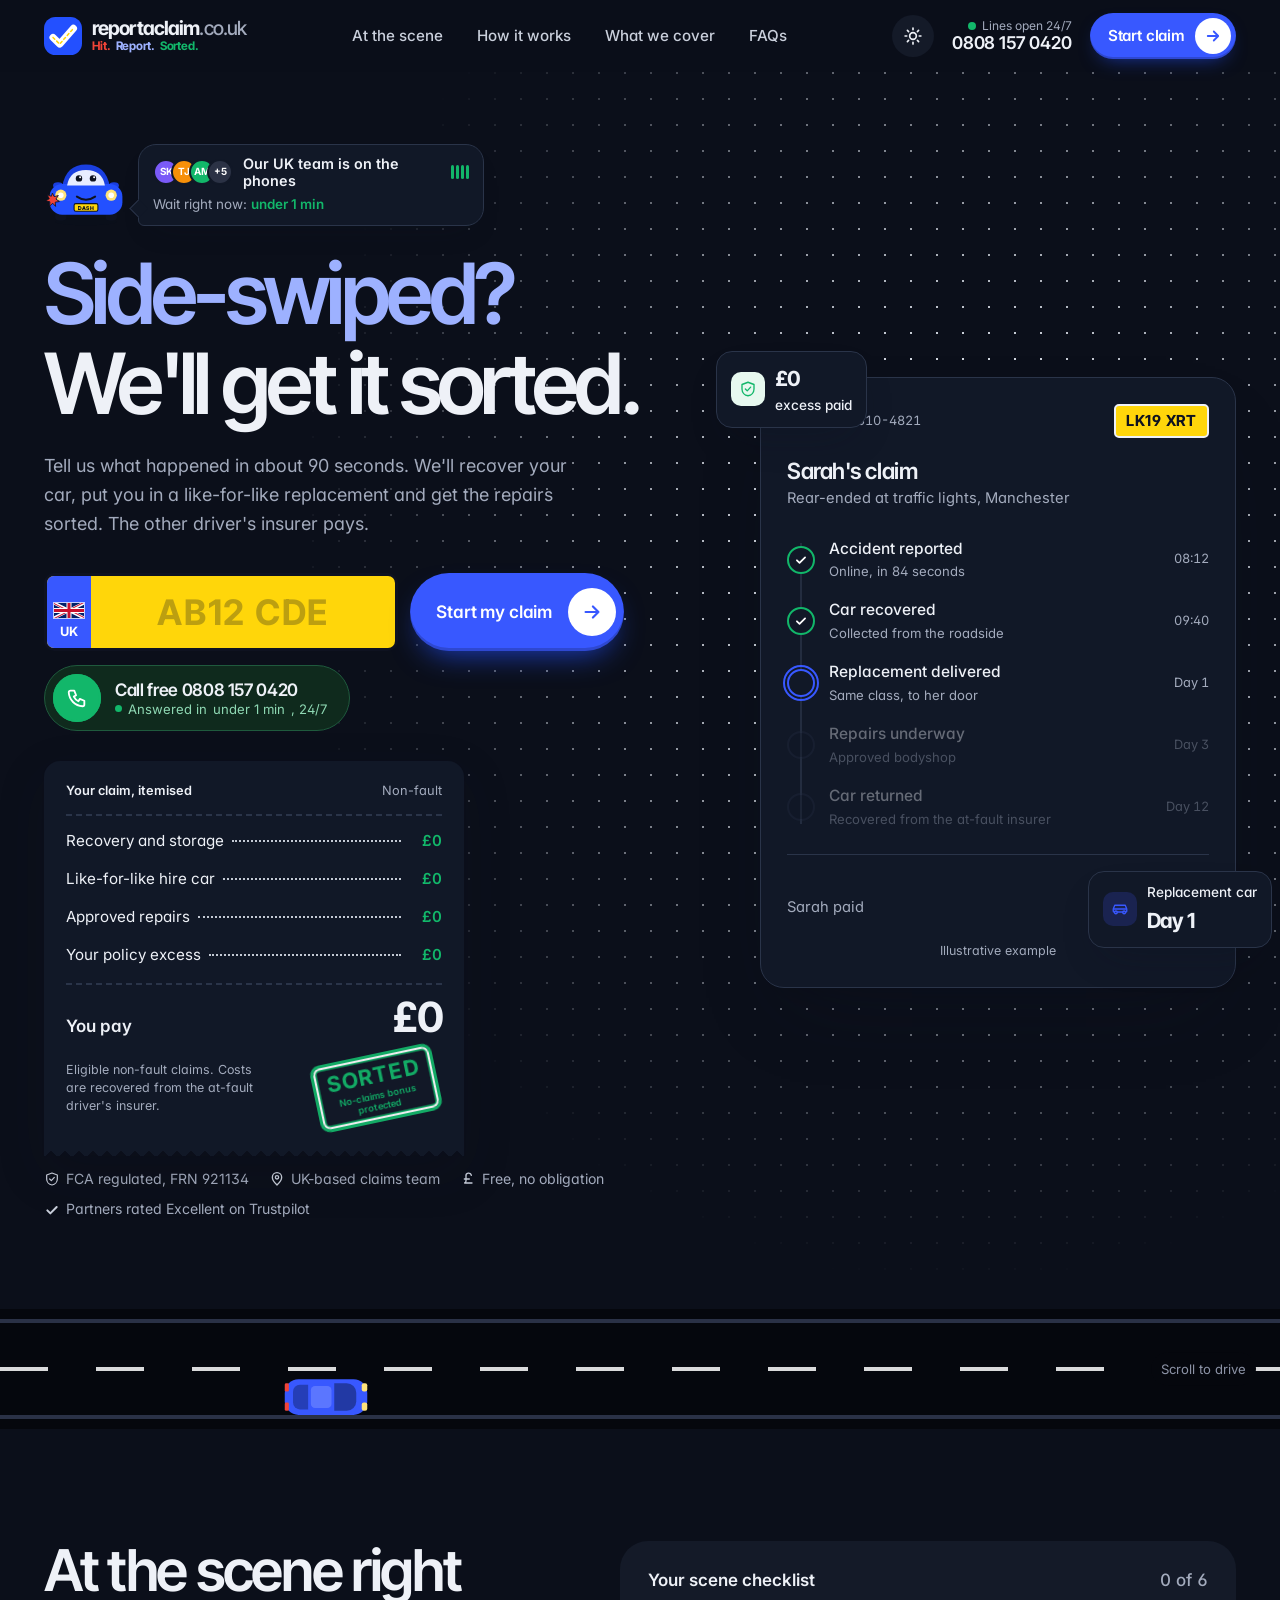
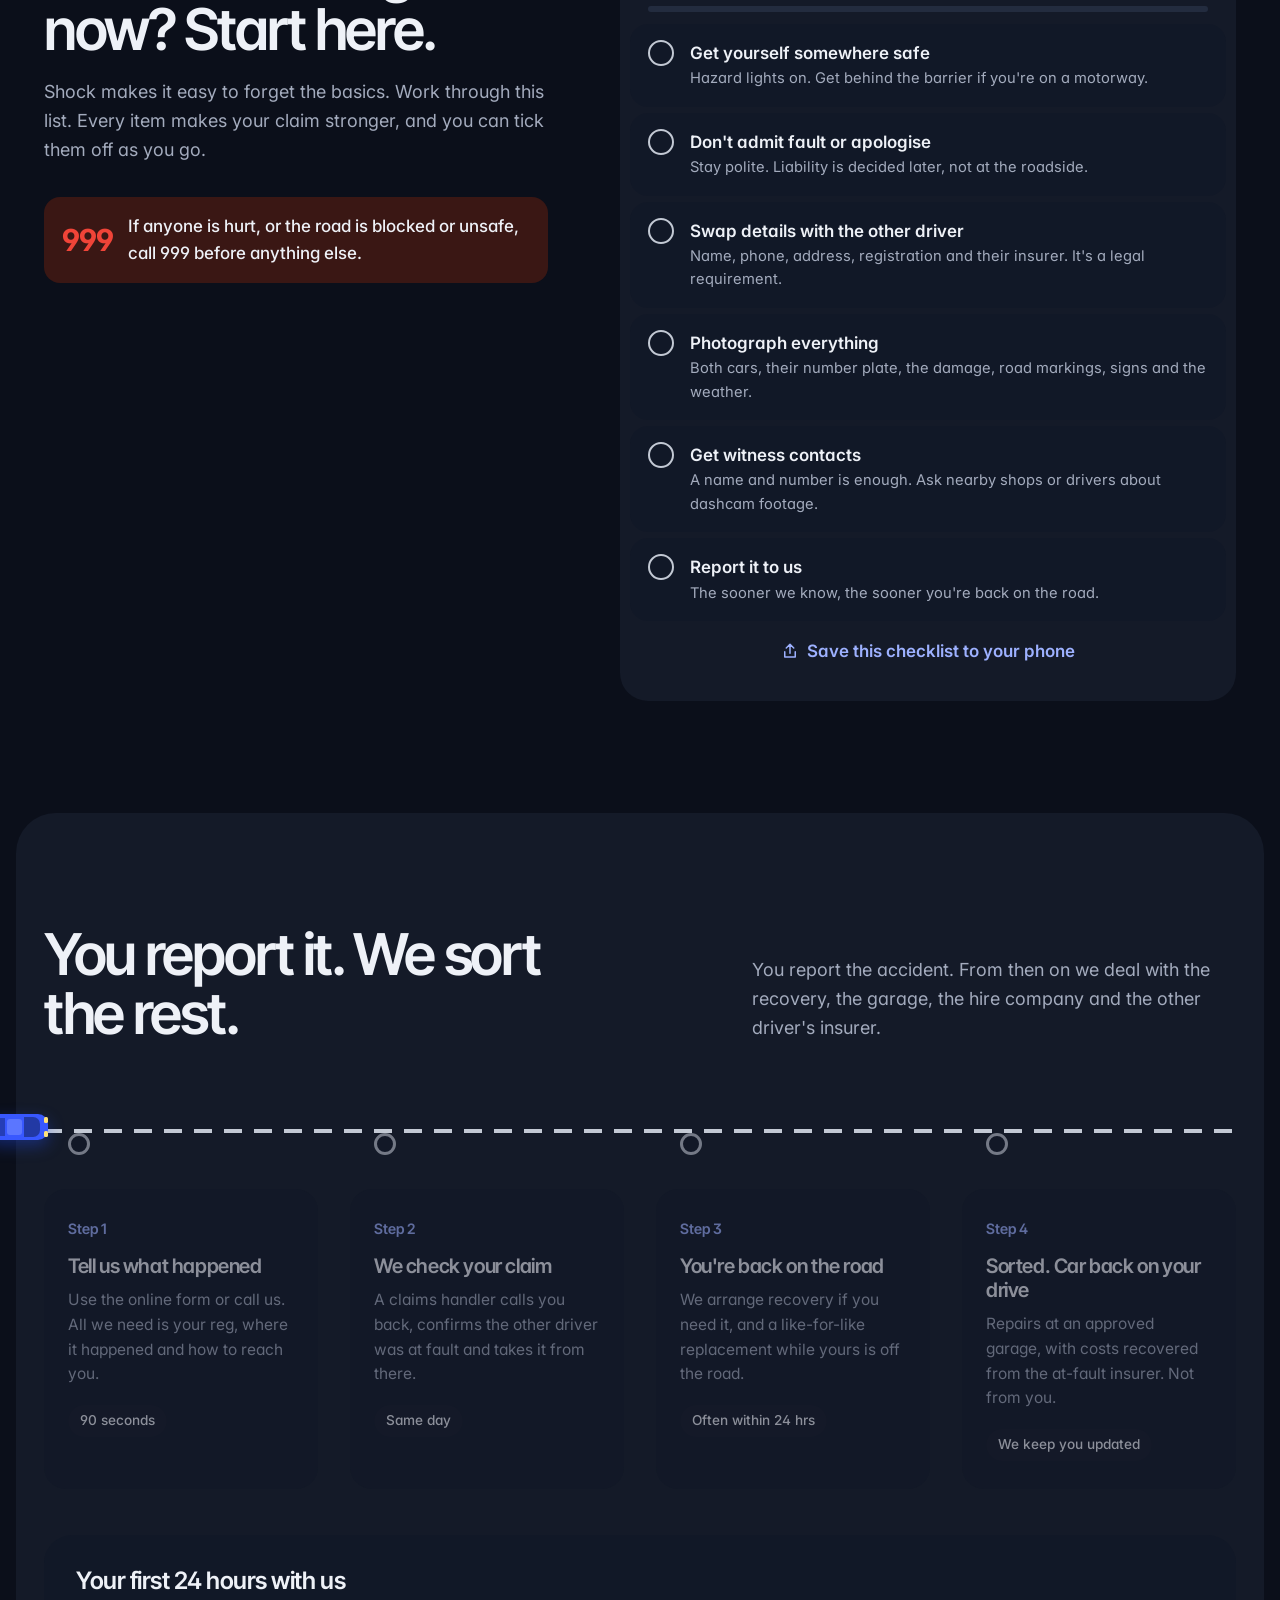
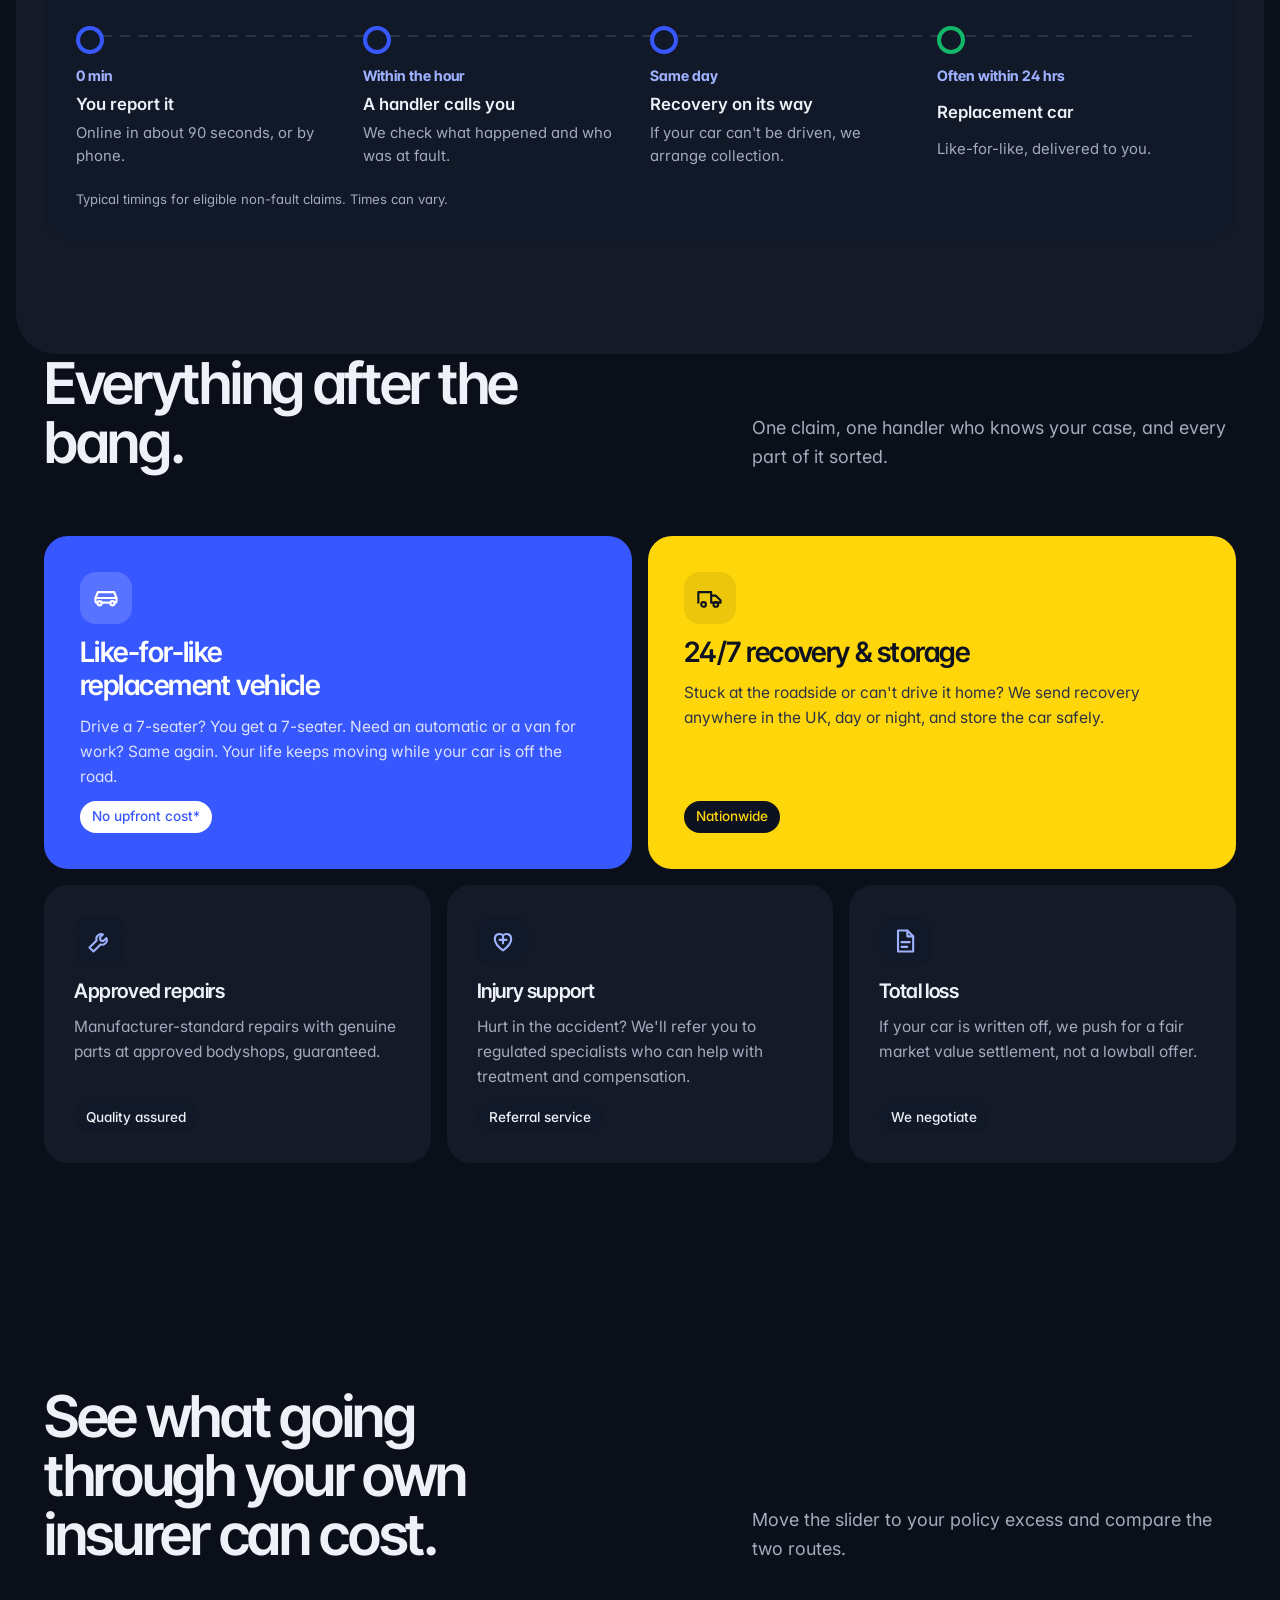
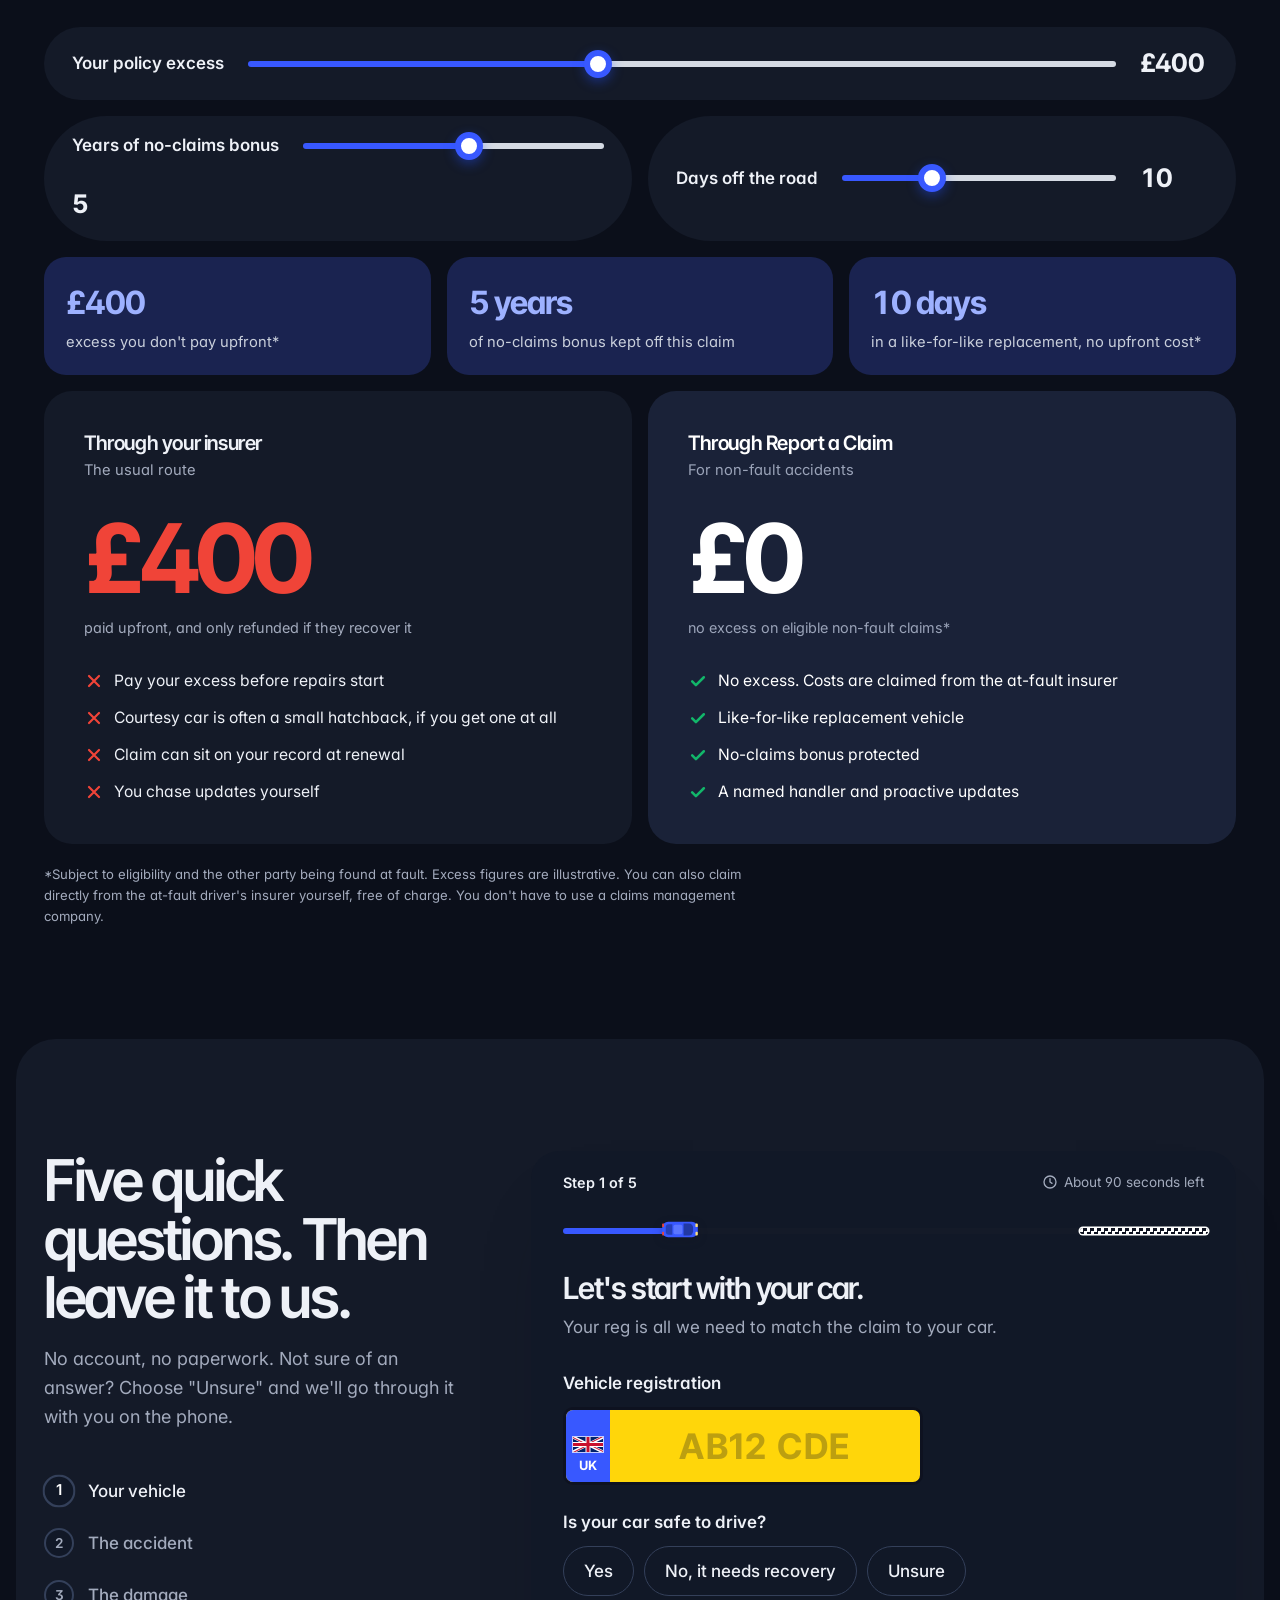
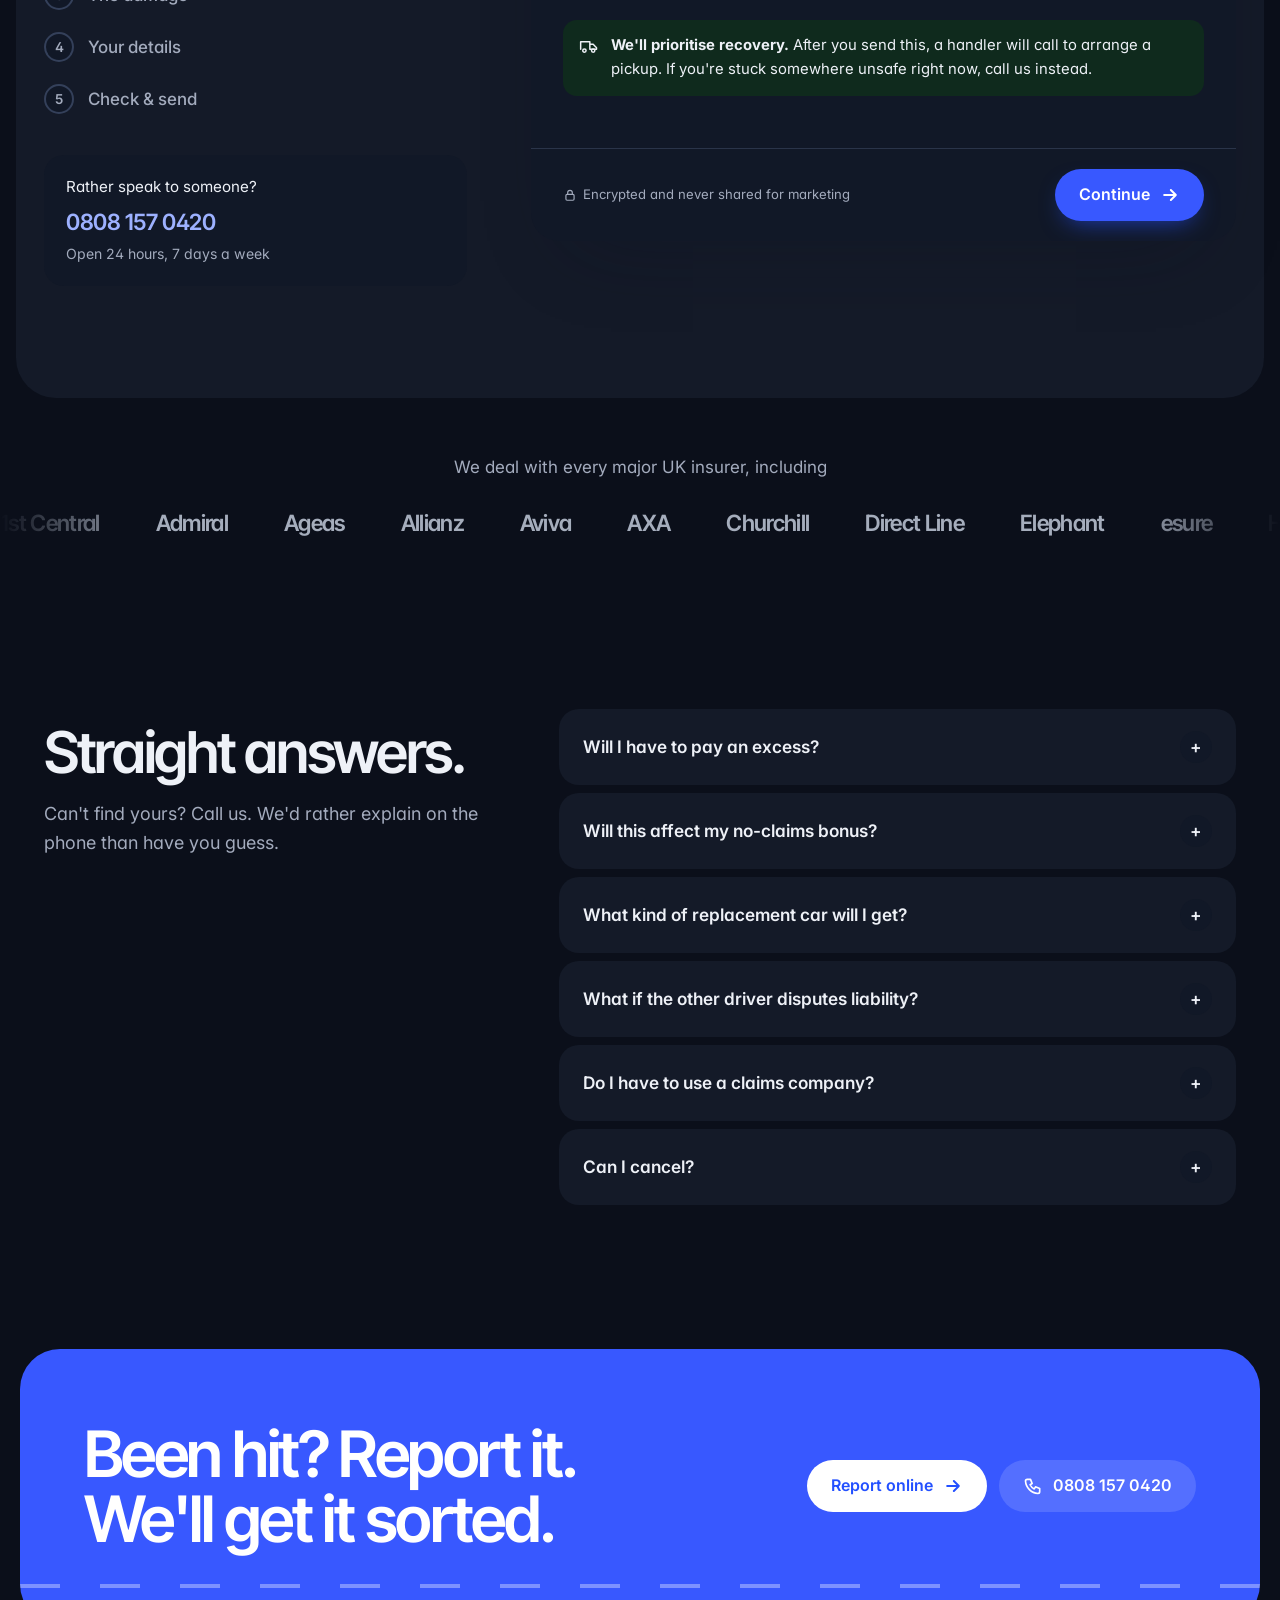
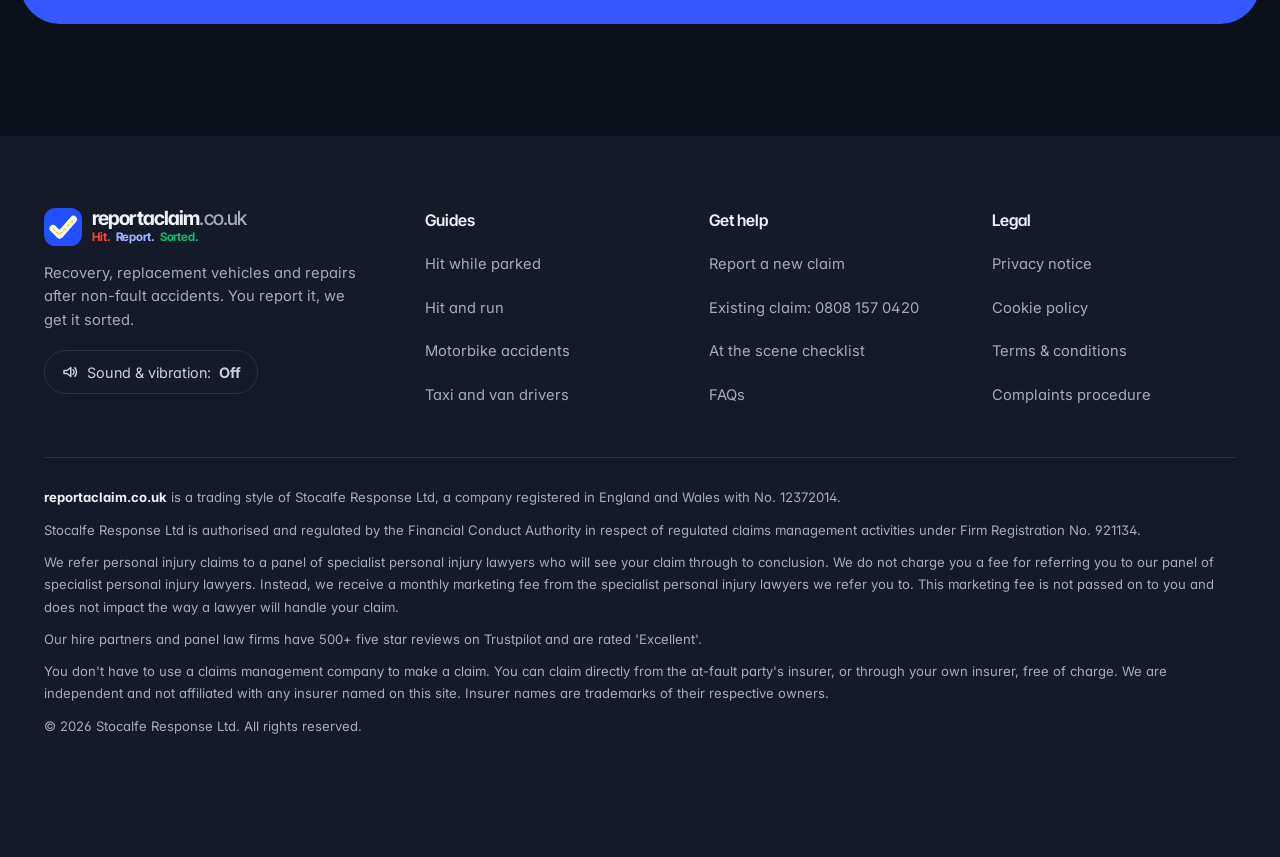
==== index.html @ a6f4cda1 "Add files via upload" ====
<!doctype html>
<html lang="en-GB">
<head>
<meta charset="utf-8">
<meta name="viewport" content="width=device-width, initial-scale=1">
<title>Report a Claim | Hit. Report. Sorted.</title>
<meta name="description" content="Hit by another driver? Report it in 90 seconds and we'll get it sorted: recovery, a like-for-like replacement car and repairs, with no excess on eligible claims.">
<meta name="theme-color" content="#FFFFFF">
<!-- TODO: switch canonical and og:url to https://reportaclaim.co.uk/ once the domain points here -->
<link rel="canonical" href="https://report-a-claim.vercel.app/">
<meta property="og:type" content="website">
<meta property="og:site_name" content="Report a Claim">
<meta property="og:url" content="https://report-a-claim.vercel.app/">
<meta property="og:title" content="Hit by another driver? Report it. We'll get it sorted.">
<meta property="og:description" content="Report a non-fault accident in 90 seconds. Recovery, a like-for-like replacement car and repairs, with no excess on eligible claims.">
<meta property="og:locale" content="en_GB">
<meta name="twitter:card" content="summary">
<script type="application/ld+json">{"@context":"https://schema.org","@type":"Organization","name":"Report a Claim","legalName":"Stocalfe Response Ltd","url":"https://report-a-claim.vercel.app/","telephone":"+448081570420","areaServed":"GB","slogan":"Hit. Report. Sorted.","contactPoint":{"@type":"ContactPoint","telephone":"+448081570420","contactType":"claims","areaServed":"GB","availableLanguage":"en-GB","hoursAvailable":{"@type":"OpeningHoursSpecification","dayOfWeek":["Monday","Tuesday","Wednesday","Thursday","Friday","Saturday","Sunday"],"opens":"00:00","closes":"23:59"}}}</script>
<link rel="icon" href="data:image/svg+xml,%3Csvg xmlns='http://www.w3.org/2000/svg' viewBox='0 0 40 40'%3E%3Crect width='40' height='40' rx='12' fill='%232350FF'/%3E%3Cpath d='M9.5 21.5l7 7L31 12' fill='none' stroke='%23fff' stroke-width='7.5' stroke-linecap='round' stroke-linejoin='round'/%3E%3Cpath d='M9.5 21.5l7 7L31 12' fill='none' stroke='%23FFD60A' stroke-width='1.6' stroke-linecap='round' stroke-dasharray='2.6 2.9'/%3E%3C/svg%3E">
<link rel="preconnect" href="https://fonts.googleapis.com">
<link rel="preconnect" href="https://fonts.gstatic.com" crossorigin>
<link href="https://fonts.googleapis.com/css2?family=Inter+Tight:wght@500..700&family=Inter:wght@400..700&display=swap" rel="stylesheet">
<style>
:root{
  --ink:#0E1220; --ink-2:#2B3245; --muted:#5D6578;
  --bg:#FFFFFF; --soft:#F4F6F9; --soft-2:#EBEEF3; --line:#E3E7EE;
  --blue:#2350FF; --blue-h:#1A3FE0; --blue-soft:#E8EDFF; --blue-ink:#0B1A4A;
  --plate:#FFD60A; --plate-d:#E0B800;
  --go:#12B76A; --stop:#F04438;
  --display:"Inter Tight",ui-sans-serif,system-ui,sans-serif;
  --body:"Inter",ui-sans-serif,system-ui,sans-serif;
  --max:1240px;
  --ease:cubic-bezier(.2,.7,.2,1);
}
*{box-sizing:border-box;margin:0;padding:0}
html{scroll-behavior:smooth;-webkit-text-size-adjust:100%;overflow-x:clip}
body{font-family:var(--body);background:var(--bg);color:var(--ink);font-size:17px;line-height:1.6;overflow-x:hidden;-webkit-font-smoothing:antialiased;font-feature-settings:"cv11","ss01"}
img,svg{display:block;max-width:100%}
a{color:inherit}
button,input,select,textarea{font:inherit;color:inherit}
:focus-visible{outline:3px solid var(--blue);outline-offset:3px;border-radius:6px}
.wrap{max-width:var(--max);margin:0 auto;padding:0 24px}
.sr{position:absolute;width:1px;height:1px;overflow:hidden;clip:rect(0 0 0 0);white-space:nowrap}
h1,h2,h3{font-family:var(--display);font-weight:600;line-height:1.02;letter-spacing:-.04em}
h2{font-size:clamp(2.1rem,4.6vw,3.6rem)}
h3{font-size:1.25rem;letter-spacing:-.02em;line-height:1.2}
.lede{font-size:1.125rem;color:var(--muted);max-width:50ch}

/* Buttons */
.btn{display:inline-flex;align-items:center;justify-content:center;gap:10px;min-height:52px;padding:0 24px;border-radius:999px;border:0;font-weight:600;font-size:1rem;text-decoration:none;cursor:pointer;transition:background .2s var(--ease),transform .2s var(--ease),box-shadow .2s var(--ease)}
.btn:hover{transform:translateY(-2px)}
.btn:active{transform:translateY(0)}
.btn svg{width:20px;height:20px;transition:transform .2s var(--ease)}
.btn:hover svg{transform:translateX(3px)}
.btn-amber,.btn-ink{background:var(--blue);color:#fff;box-shadow:0 10px 24px -10px rgba(35,80,255,.7)}
.btn-amber:hover,.btn-ink:hover{background:var(--blue-h)}
.btn-ghost{background:var(--soft);color:var(--ink)}
.btn-ghost:hover{background:var(--soft-2)}

/* Header + scroll progress */
.top{position:sticky;top:0;z-index:50;background:rgba(255,255,255,.85);backdrop-filter:saturate(1.6) blur(16px);-webkit-backdrop-filter:saturate(1.6) blur(16px);transition:box-shadow .2s}
.top.scrolled{box-shadow:0 1px 0 var(--line)}
.top .wrap{display:flex;align-items:center;justify-content:space-between;height:72px;gap:16px}
.logo{display:flex;align-items:center;text-decoration:none}
.logo{gap:10px;color:var(--ink)}
.logo-mark{width:38px;height:38px;flex:none;transition:transform .4s var(--ease)}
.logo:hover .logo-mark{transform:rotate(-8deg)}
.logo-word{font-family:var(--display);font-weight:700;font-size:1.22rem;letter-spacing:-.045em;line-height:1}
.logo-word span{font-weight:500;color:var(--muted)}
.logo-text{display:flex;flex-direction:column;gap:3px}
.tagline{display:flex;gap:5px;font-family:var(--display);font-size:.74rem;font-weight:700;letter-spacing:-.01em;line-height:1}
.tagline b{font-weight:700;animation:word .5s var(--ease) both}
.tagline b:nth-child(1){color:var(--stop);animation-delay:.5s}
.tagline b:nth-child(2){color:var(--blue);animation-delay:.8s}
.tagline b:nth-child(3){color:var(--go);animation-delay:1.1s}
@keyframes word{from{opacity:0;transform:translateY(6px)}to{opacity:1;transform:none}}
nav.main{display:flex;gap:6px;font-weight:500;font-size:.95rem}
nav.main a{text-decoration:none;color:var(--ink-2);padding:8px 14px;border-radius:999px;transition:background .2s}
nav.main a:hover{background:var(--soft)}
.top-cta{display:flex;align-items:center;gap:18px}
.phone-link{display:flex;flex-direction:column;align-items:flex-end;text-decoration:none;line-height:1.15}
.phone-link small{font-size:.75rem;color:var(--muted);display:flex;align-items:center;gap:6px}
.phone-link strong{font-family:var(--display);font-weight:600;font-size:1.1rem;letter-spacing:-.01em}
.live-dot{width:8px;height:8px;border-radius:50%;background:var(--go);animation:pulse 2s infinite}
@keyframes pulse{0%{box-shadow:0 0 0 0 rgba(18,183,106,.55)}70%,100%{box-shadow:0 0 0 8px rgba(18,183,106,0)}}
.progress{position:absolute;left:0;right:0;bottom:-1px;height:3px;background:transparent}
.progress span{position:absolute;left:0;top:0;bottom:0;width:calc(var(--sp,0)*100%);background:var(--blue)}
.progress svg{position:absolute;top:-8px;left:calc(var(--sp,0)*100%);width:30px;height:15px;margin-left:-28px;color:var(--blue);opacity:var(--spv,0);transition:opacity .3s}

/* Hero */
.hero{position:relative;padding:72px 0 64px}
.hero::before{content:"";position:absolute;inset:0;background:radial-gradient(circle at 1px 1px,#D5DAE3 1px,transparent 1.5px) 0 0/26px 26px;-webkit-mask:radial-gradient(ellipse 70% 80% at 75% 40%,#000 20%,transparent 75%);mask:radial-gradient(ellipse 70% 80% at 75% 40%,#000 20%,transparent 75%);pointer-events:none}
.hero .wrap{position:relative;display:grid;grid-template-columns:1.15fr .85fr;gap:72px;align-items:center}
.hero h1{font-size:clamp(2.8rem,6.6vw,5.8rem);line-height:.98;letter-spacing:-.055em;margin-bottom:28px}
.rot{display:block;position:relative;height:1.06em;overflow:hidden;color:var(--blue)}
.rot span{position:absolute;left:0;top:0;white-space:nowrap;transform:translateY(110%);opacity:0;transition:transform .7s var(--ease),opacity .5s}
.rot span.on{transform:none;opacity:1}
.rot span.out{transform:translateY(-110%);opacity:0}
.hero .lede{margin-bottom:34px}
.reg-start{display:flex;flex-wrap:wrap;gap:12px;align-items:stretch;max-width:580px}
.plate{display:flex;align-items:stretch;border:3px solid var(--ink);border-radius:10px;overflow:hidden;background:var(--plate);flex:1 1 260px;transition:transform .2s var(--ease),box-shadow .2s}
.plate .gb{background:var(--blue);color:#fff;width:44px;display:flex;flex-direction:column;align-items:center;justify-content:flex-end;padding:6px 0;font-weight:700;font-size:.8rem;gap:4px}
.plate .gb .flag{width:30px;height:15px;outline:1px solid rgba(255,255,255,.7)}
.plate input{flex:1;min-width:0;border:0;background:transparent;font-family:var(--display);font-weight:700;font-size:2.2rem;letter-spacing:.05em;text-transform:uppercase;text-align:center;padding:8px 10px;color:var(--ink)}
.plate input::placeholder{color:rgba(14,18,32,.28)}
.plate input:focus{outline:none}
.plate:focus-within{box-shadow:0 0 0 5px rgba(35,80,255,.2);transform:translateY(-2px)}


/* Dash, the mascot, hosts the live status */
.host{display:flex;align-items:flex-end;gap:10px;margin-bottom:26px;max-width:440px}
.dash{flex:none;width:84px;height:70px;border:0;background:none;padding:0;cursor:pointer;-webkit-tap-highlight-color:transparent;transform-origin:50% 100%}
.dash svg{width:100%;height:100%;overflow:visible}
.dash .eyes{transition:transform .25s var(--ease)}
.dash .lids{transform-origin:60px 32px;transform:scaleY(0);animation:blink 4.5s infinite}
@keyframes blink{0%,94%,100%{transform:scaleY(0)}96%{transform:scaleY(1)}}
.dash .beam{opacity:0;transition:opacity .2s}
.dash.hop{animation:hop .6s var(--ease)}
.dash.hop .beam{opacity:1}
@keyframes hop{30%{transform:translateY(-12px) scaleY(1.04)}55%{transform:translateY(0) scaleY(.94)}75%{transform:translateY(-3px)}}
.bubble{position:relative;flex:1;min-width:0;background:#fff;border:1px solid var(--line);border-radius:18px 18px 18px 6px;padding:10px 14px;box-shadow:0 14px 30px -18px rgba(14,18,32,.35)}
.bubble::before{content:"";position:absolute;left:-7px;bottom:10px;width:12px;height:12px;background:#fff;border-left:1px solid var(--line);border-bottom:1px solid var(--line);transform:rotate(45deg)}
.bubble-top{display:flex;align-items:center;gap:10px}
.faces{display:flex}
.faces i{width:26px;height:26px;border-radius:50%;border:2px solid #fff;margin-left:-8px;display:grid;place-items:center;font-style:normal;font-size:.62rem;font-weight:700;color:#fff}
.faces i:first-child{margin-left:0;background:#7A5AF8}.faces i:nth-child(2){background:#F79009}.faces i:nth-child(3){background:#12B76A}
.faces i:last-child{background:var(--ink)}
.bubble-top b{font-size:.9rem;font-weight:600;line-height:1.2}
.waves{display:inline-flex;align-items:center;gap:2px;height:14px;margin-left:auto}
.waves span{width:3px;height:100%;border-radius:3px;background:var(--go);animation:wave 1s ease-in-out infinite}
.waves span:nth-child(2){animation-delay:-.2s}.waves span:nth-child(3){animation-delay:-.4s}.waves span:nth-child(4){animation-delay:-.6s}
@keyframes wave{0%,100%{transform:scaleY(.3)}50%{transform:scaleY(1)}}
.bubble-msg{font-size:.84rem;color:var(--muted);margin-top:4px;min-height:1.3em}
.bubble-msg .wait{color:var(--go)}

/* Start button: pill with a chip the car drives out of */
.btn-start{position:relative;overflow:hidden;display:inline-flex;align-items:center;justify-content:space-between;gap:16px;min-height:64px;padding:0 8px 0 26px;border:0;border-radius:999px;background:var(--blue);color:#fff;font-weight:600;font-size:1.08rem;letter-spacing:-.01em;text-decoration:none;cursor:pointer;box-shadow:0 14px 30px -12px rgba(35,80,255,.75),inset 0 -3px 0 rgba(0,0,0,.18);transition:transform .2s var(--ease),box-shadow .2s,background .2s;-webkit-tap-highlight-color:transparent}
.btn-start::after{content:"";position:absolute;top:0;bottom:0;left:-40%;width:30%;background:linear-gradient(100deg,transparent,rgba(255,255,255,.35),transparent);transform:skewX(-20deg);animation:shine 5s ease-in-out infinite 1.5s}
@keyframes shine{0%,70%{left:-40%}100%{left:130%}}
.btn-start:hover{background:var(--blue-h);transform:translateY(-2px)}
.btn-start:active{transform:scale(.98);box-shadow:0 6px 16px -8px rgba(35,80,255,.75),inset 0 -1px 0 rgba(0,0,0,.18)}
.btn-start .chip-ic{position:relative;flex:none;width:48px;height:48px;border-radius:50%;background:#fff;color:var(--blue);display:grid;place-items:center;overflow:hidden;transition:width .3s var(--ease)}
.btn-start .chip-ic svg{position:absolute;width:22px;height:22px;transition:transform .45s var(--ease)}
.btn-start .chip-ic .car{width:30px;height:15px;transform:translateX(-60px)}
.btn-start:hover .chip-ic{width:60px}
.btn-start.go .chip-ic .arr{transform:translateX(60px)}
.btn-start.go .chip-ic .car{transform:translateX(70px);transition:transform .7s cubic-bezier(.5,0,.2,1) .1s}
.btn-start.go .chip-ic{width:60px}
.btn-start.sm{min-height:46px;padding:0 5px 0 18px;font-size:.95rem;gap:10px;box-shadow:0 8px 20px -10px rgba(35,80,255,.7),inset 0 -2px 0 rgba(0,0,0,.18)}
.btn-start.sm .chip-ic{width:36px;height:36px}
.btn-start.sm .chip-ic svg{width:18px;height:18px}
.btn-start.sm:hover .chip-ic{width:42px}
.hero .reg-start .btn-start{flex:0 0 auto}



/* Plate + start on one line */
.reg-start{flex-wrap:nowrap}
.reg-start .plate{flex:1 1 auto;min-width:0}
.lbl-short{display:none}

/* Call button */
.call-btn{display:inline-flex;align-items:center;gap:14px;margin-top:14px;padding:8px 22px 8px 8px;min-height:64px;border-radius:999px;background:#E7F8EF;color:var(--ink);text-decoration:none;border:1.5px solid #B7E8D0;transition:transform .2s var(--ease),background .2s,border-color .2s;-webkit-tap-highlight-color:transparent}
.call-btn:hover{background:#D9F4E6;border-color:var(--go);transform:translateY(-2px)}
.call-btn:active{transform:scale(.98)}
.call-ic{position:relative;flex:none;width:48px;height:48px;border-radius:50%;background:var(--go);color:#fff;display:grid;place-items:center}
.call-ic svg{width:22px;height:22px;animation:wiggle 4s ease-in-out infinite 1s}
.call-ic::after{content:"";position:absolute;inset:0;border-radius:50%;border:2px solid var(--go);animation:ripple 2.4s ease-out infinite}
.call-txt{display:flex;flex-direction:column;line-height:1.25}
.call-txt b{font-family:var(--display);font-weight:600;font-size:1.08rem;letter-spacing:-.02em}
.call-txt small{display:flex;align-items:center;gap:6px;font-size:.82rem;color:#3B6B52}
.call-txt .live-dot{width:7px;height:7px}

/* Receipt: prints line by line, then gets stamped */
.receipt{position:relative;margin-top:30px;max-width:420px;background:#fff;padding:20px 22px 24px;border-radius:16px 16px 0 0;filter:drop-shadow(0 18px 24px rgba(14,18,32,.12)) drop-shadow(0 0 1px rgba(14,18,32,.35));animation:rise .8s var(--ease) both}
.receipt::after{content:"";position:absolute;left:0;right:0;bottom:-10px;height:10px;background:linear-gradient(135deg,#fff 50%,transparent 50%) 0 0/14px 10px,linear-gradient(225deg,#fff 50%,transparent 50%) 0 0/14px 10px}
.rc-head{display:flex;justify-content:space-between;font-size:.8rem;color:var(--muted);padding-bottom:12px;margin-bottom:6px;border-bottom:2px dashed var(--line)}
.rc-head span:first-child{font-weight:600;color:var(--ink)}
.rc-lines{list-style:none}
.rc-lines li{display:flex;align-items:baseline;gap:8px;padding:7px 0;font-size:.95rem;animation:print .4s var(--ease) both}
.rc-lines li:nth-child(1){animation-delay:.6s}.rc-lines li:nth-child(2){animation-delay:.8s}.rc-lines li:nth-child(3){animation-delay:1s}.rc-lines li:nth-child(4){animation-delay:1.2s}
@keyframes print{from{opacity:0;transform:translateY(-6px)}to{opacity:1;transform:none}}
.rc-lines i{flex:1;min-width:16px;border-bottom:2px dotted #C3C9D4;transform:translateY(-4px)}
.rc-lines b,.rc-total b{font-variant-numeric:tabular-nums;font-weight:600}
.rc-lines b{color:var(--go);min-width:2.2em;text-align:right}
.rc-total{display:flex;justify-content:space-between;align-items:baseline;margin-top:8px;padding-top:12px;border-top:2px dashed var(--line);animation:print .4s var(--ease) 1.4s both}
.rc-total span{font-weight:600}
.rc-total b{font-family:var(--display);font-size:2.6rem;line-height:1;letter-spacing:-.05em;font-weight:700}
.rc-foot{display:flex;align-items:center;justify-content:space-between;gap:14px;margin-top:14px}
.rc-note{flex:1;min-width:0;font-size:.78rem;line-height:1.45;color:var(--muted);max-width:26ch}
.stamp{flex:none;margin-right:4px;display:flex;flex-direction:column;align-items:center;padding:8px 12px 7px;border:3px solid var(--go);border-radius:10px;color:var(--go);transform:rotate(-12deg);background:rgba(255,255,255,.6);box-shadow:inset 0 0 0 2px #fff,inset 0 0 0 3.5px var(--go);animation:stamp .45s cubic-bezier(.3,1.6,.5,1) 1.8s both;pointer-events:none}
.stamp b{font-family:var(--display);font-weight:700;font-size:1.35rem;letter-spacing:.08em;text-transform:uppercase;line-height:1}
.stamp small{font-size:.58rem;font-weight:600;text-align:center;line-height:1.2;margin-top:3px;letter-spacing:.02em}
@keyframes stamp{0%{opacity:0;transform:rotate(-12deg) scale(2.2)}60%{opacity:1;transform:rotate(-12deg) scale(.94)}100%{opacity:.92;transform:rotate(-12deg) scale(1)}}

/* Hero load sequence */
.host,.hero h1,.hero .lede,.hero .reg-start,.hero .call-btn,.stage{animation:rise .8s var(--ease) both}
.hero h1{animation-delay:.06s}.hero .lede{animation-delay:.14s}.hero .reg-start{animation-delay:.2s}.hero .call-btn{animation-delay:.26s}.hero .receipt{animation-delay:.3s}.stage{animation-delay:.3s}
@keyframes rise{from{opacity:0;transform:translateY(22px)}to{opacity:1;transform:none}}

/* Tracker stage (tilts with the pointer) */
.stage{position:relative;perspective:1200px}
.tracker{position:relative;background:#fff;border:1px solid var(--line);border-radius:24px;padding:26px;box-shadow:0 40px 80px -30px rgba(14,18,32,.28),0 12px 24px -12px rgba(14,18,32,.12);transform:rotateX(var(--rx,0deg)) rotateY(var(--ry,0deg));transition:transform .25s var(--ease);transform-style:preserve-3d}
.float{position:absolute;z-index:2;display:flex;align-items:center;gap:10px;background:#fff;border:1px solid var(--line);border-radius:16px;padding:10px 14px;font-size:.85rem;font-weight:500;box-shadow:0 18px 40px -16px rgba(14,18,32,.3);animation:bob 5s ease-in-out infinite}
.float b{font-family:var(--display);font-size:1.3rem;font-weight:700;letter-spacing:-.03em}
.float .ic{width:34px;height:34px;border-radius:10px;display:grid;place-items:center}
.float .ic svg{width:18px;height:18px}
.float.f1{top:-26px;left:-44px}
.float.f1 .ic{background:#E7F8EF;color:var(--go)}
.float.f2{bottom:40px;right:-36px;animation-delay:-2.5s}
.float.f2 .ic{background:var(--blue-soft);color:var(--blue)}
@keyframes bob{50%{transform:translateY(-10px)}}
.tracker-head{display:flex;justify-content:space-between;align-items:center;margin-bottom:20px;gap:12px}
.tracker-head .ref{font-size:.8rem;color:var(--muted);font-variant-numeric:tabular-nums}
.tracker-head .mini-plate{background:var(--plate);color:var(--ink);font-family:var(--display);font-weight:700;padding:3px 10px;border-radius:5px;border:2px solid var(--ink);letter-spacing:.05em;font-size:.95rem}
.tracker h3{font-size:1.4rem;margin-bottom:2px}
.tracker .sub{color:var(--muted);font-size:.92rem;margin-bottom:18px}
.steps-live{list-style:none;position:relative}
.steps-live::before{content:"";position:absolute;left:13px;top:14px;bottom:14px;width:2px;background:var(--soft-2)}
.steps-live li{position:relative;display:grid;grid-template-columns:28px 1fr auto;gap:14px;align-items:center;padding:8px 0;opacity:.38;transition:opacity .4s}
.steps-live li.done,.steps-live li.now{opacity:1}
.steps-live .dot{width:28px;height:28px;border-radius:50%;background:#fff;border:2px solid var(--soft-2);display:grid;place-items:center;position:relative;z-index:1;transition:background .4s,border-color .4s}
.steps-live .dot svg{width:14px;height:14px;color:#fff;opacity:0;transition:opacity .3s}
.steps-live li.done .dot{background:var(--go);border-color:var(--go)}
.steps-live li.done .dot svg{opacity:1}
.steps-live li.now .dot{background:var(--blue);border-color:var(--blue)}
.steps-live li.now .dot::after{content:"";position:absolute;inset:-6px;border-radius:50%;border:2px solid var(--blue);animation:ring 1.6s infinite}
@keyframes ring{from{transform:scale(.8);opacity:1}to{transform:scale(1.4);opacity:0}}
.steps-live .label{font-weight:500;font-size:.97rem}
.steps-live .label small{display:block;color:var(--muted);font-weight:400;font-size:.82rem}
.steps-live .time{font-size:.8rem;color:var(--muted);font-variant-numeric:tabular-nums}
.tracker-foot{margin-top:16px;padding-top:16px;border-top:1px solid var(--line);display:flex;justify-content:space-between;align-items:baseline;font-size:.92rem;color:var(--muted)}
.tracker-foot strong{font-family:var(--display);font-weight:700;font-size:2.2rem;letter-spacing:-.05em;color:var(--ink)}
.tracker-note{display:block;margin-top:14px;text-align:center;font-size:.78rem;color:var(--muted)}

/* The road: lane dashes speed up as you scroll */
.road{position:relative;height:120px;margin:24px 0 0;background:var(--ink);overflow:hidden}
.road::before,.road::after{content:"";position:absolute;left:0;right:0;height:4px;background:#2A3146}
.road::before{top:10px}.road::after{bottom:10px}
.lanes{position:absolute;left:0;right:0;top:50%;height:4px;margin-top:-2px;background:repeating-linear-gradient(90deg,#fff 0 48px,transparent 48px 96px);opacity:.85}
.road-car{position:absolute;width:88px;height:44px;color:var(--blue);top:66px;left:22%;transition:left 1.2s var(--ease)}
.road-car.other{color:#C7CCD6;top:12px;left:110%;transform:scaleX(-1)}
.road-tag{position:absolute;right:24px;top:50%;transform:translateY(-50%);color:#8C93A6;font-size:.82rem;display:flex;align-items:center;gap:8px;background:var(--ink);padding:6px 10px;border-radius:999px}

/* Sections */
section{padding:112px 0}
.sec-head{display:grid;grid-template-columns:1fr 1fr;align-items:end;gap:40px;margin-bottom:64px}
.sec-head h2{max-width:14ch}
.sec-head .lede{justify-self:end;max-width:44ch}

/* At the scene */
.scene{padding:112px 0}
.scene-grid{display:grid;grid-template-columns:.9fr 1.1fr;gap:72px;align-items:start}
.scene h2{margin-bottom:20px;max-width:12ch}
.scene .wrap>div:first-child{position:sticky;top:110px}
.emergency{margin-top:32px;display:flex;gap:16px;align-items:center;background:#FEF0EF;border-radius:16px;padding:16px 18px;font-weight:500}
.emergency .n{font-family:var(--display);font-weight:700;font-size:1.9rem;color:var(--stop);line-height:1;letter-spacing:-.04em}
.checklist{background:var(--soft);border-radius:28px;padding:10px}
.check-progress{display:flex;justify-content:space-between;align-items:center;padding:16px 18px 12px;font-weight:600}
#clCount{color:var(--muted);font-weight:500;font-variant-numeric:tabular-nums}
.bar{height:6px;background:var(--soft-2);border-radius:99px;overflow:hidden;margin:0 18px 12px}
.bar span{display:block;height:100%;width:0;background:var(--go);border-radius:99px;transition:width .5s var(--ease)}
.check-item{display:grid;grid-template-columns:28px 1fr;gap:14px;align-items:start;padding:16px 18px;border-radius:18px;cursor:pointer;background:#fff;margin-bottom:6px;transition:transform .2s var(--ease),box-shadow .2s}
.check-item:hover{transform:translateX(4px);box-shadow:0 10px 24px -16px rgba(14,18,32,.35)}
.check-item input{position:absolute;opacity:0;pointer-events:none}
.check-item .box{width:26px;height:26px;border-radius:50%;border:2px solid #C3C9D4;display:grid;place-items:center;transition:all .25s var(--ease)}
.check-item .box svg{width:14px;height:14px;opacity:0;transform:scale(.4);transition:all .25s var(--ease);color:#fff}
.check-item input:checked+.box{background:var(--go);border-color:var(--go)}
.check-item input:checked+.box svg{opacity:1;transform:scale(1)}
.check-item input:focus-visible+.box{outline:3px solid var(--blue);outline-offset:3px}
.check-item strong{display:block;font-weight:600}
.check-item span.d{display:block;color:var(--muted);font-size:.92rem}
.check-item input:checked~div strong{color:var(--muted);text-decoration:line-through;text-decoration-thickness:2px}
.check-done{display:none;margin:8px 0 2px;padding:16px 18px;border-radius:18px;background:var(--blue);color:#fff;font-weight:600;align-items:center;justify-content:space-between;gap:12px;flex-wrap:wrap;animation:rise .5s var(--ease)}
.check-done .btn-ink{background:#fff;color:var(--blue);box-shadow:none}
.check-done.show{display:flex}

/* How it works: a route the car drives as you scroll */
#how{background:var(--soft);border-radius:40px;margin:0 16px}
.route{position:relative;--p:0}
.route-line{position:absolute;left:0;right:0;top:22px;height:4px;border-radius:4px;background:repeating-linear-gradient(90deg,#C3C9D4 0 18px,transparent 18px 30px)}
.route-fill{position:absolute;left:0;top:0;bottom:0;width:calc(var(--p)*100%);background:var(--blue);border-radius:4px}
.route-car{position:absolute;top:-18px;left:calc(var(--p)*100%);width:64px;height:32px;margin-left:-58px;color:var(--blue);filter:drop-shadow(0 6px 8px rgba(35,80,255,.35))}
.how{display:grid;grid-template-columns:repeat(4,1fr);gap:32px;list-style:none;padding-top:72px}
.how li{position:relative;padding:28px 24px;background:#fff;border-radius:22px;transition:transform .5s var(--ease),box-shadow .5s,opacity .5s;opacity:.55;transform:translateY(10px)}
.how li.reached{opacity:1;transform:none;box-shadow:0 24px 50px -28px rgba(14,18,32,.35)}
.how li::before{content:"";position:absolute;top:-56px;left:24px;width:16px;height:16px;border-radius:50%;background:#fff;border:3px solid #C3C9D4;transition:border-color .3s,background .3s}
.how li.reached::before{border-color:var(--blue);background:var(--blue)}
.how .n{display:block;font-family:var(--display);font-size:.9rem;font-weight:600;color:var(--blue);margin-bottom:14px}
.how li p{color:var(--muted);margin-top:10px;font-size:.97rem}
.how li .when{display:inline-block;margin-top:18px;font-size:.85rem;font-weight:500;padding:5px 12px;border-radius:999px;background:var(--soft)}

/* Services: bento */
.services{display:grid;grid-template-columns:repeat(6,1fr);gap:16px}
.svc{grid-column:span 2;background:var(--soft);border-radius:24px;padding:30px;display:flex;flex-direction:column;gap:12px;position:relative;overflow:hidden;transition:transform .3s var(--ease),box-shadow .3s}
.svc:hover{transform:translateY(-6px);box-shadow:0 30px 50px -30px rgba(14,18,32,.4)}
.svc.big{grid-column:span 3;min-height:300px;padding:36px;background:var(--blue);color:#fff}
.svc.big.dark{background:var(--plate);color:var(--ink)}
.svc.big h3{font-size:1.75rem;max-width:16ch}
.svc.big p{color:rgba(255,255,255,.82)}
.svc.big.dark p{color:var(--ink-2)}
.svc .ic{width:52px;height:52px;border-radius:16px;background:#fff;display:grid;place-items:center;color:var(--blue);transition:transform .4s var(--ease)}
.svc:hover .ic{transform:rotate(-8deg) scale(1.08)}
.svc.big .ic{background:rgba(255,255,255,.16);color:#fff}
.svc.big.dark .ic{background:rgba(14,18,32,.08);color:var(--ink)}
.svc .ic svg{width:28px;height:28px}
.svc p{color:var(--muted);font-size:.97rem}
.svc .tag{align-self:flex-start;font-size:.85rem;font-weight:500;margin-top:auto;padding:5px 12px;border-radius:999px;background:#fff}
.svc.big .tag{background:#fff;color:var(--blue)}
.svc.big.dark .tag{background:var(--ink);color:var(--plate)}

/* Excess comparison */
.compare{display:grid;grid-template-columns:1fr 1fr;gap:16px}
.cmp-col{padding:40px;border-radius:28px}
.cmp-col.them{background:var(--soft)}
.cmp-col.us{background:var(--ink);color:#fff}
.cmp-col h3{margin-bottom:4px}
.cmp-col .cap{font-size:.92rem;color:var(--muted);margin-bottom:28px}
.cmp-col.us .cap{color:#9AA3B8}
.cost{font-family:var(--display);font-weight:700;font-size:clamp(3.4rem,7.5vw,6rem);line-height:1;letter-spacing:-.06em;font-variant-numeric:tabular-nums}
.cmp-col.them .cost{color:var(--stop)}
.cmp-col.us .cost{color:#fff}
.cost-note{font-size:.9rem;margin:10px 0 28px;color:var(--muted)}
.cmp-col.us .cost-note{color:#9AA3B8}
.cmp-list{list-style:none;display:grid;gap:12px}
.cmp-list li{display:flex;gap:10px;align-items:flex-start;font-size:.98rem}
.cmp-list svg{flex:none;width:20px;height:20px;margin-top:3px}
.them .cmp-list svg{color:var(--stop)}
.us .cmp-list svg{color:var(--go)}
.slider-box{background:var(--soft);border-radius:999px;padding:16px 28px;margin-bottom:16px;display:flex;align-items:center;gap:24px;flex-wrap:wrap}
.slider-box label{font-weight:600}
.slider-box output{font-family:var(--display);font-weight:700;font-size:1.6rem;min-width:4ch;letter-spacing:-.03em;font-variant-numeric:tabular-nums}
input[type=range]{flex:1 1 240px;appearance:none;-webkit-appearance:none;height:6px;border-radius:99px;background:linear-gradient(90deg,var(--blue) var(--p,40%),#D5DAE3 var(--p,40%));cursor:pointer}
input[type=range]::-webkit-slider-thumb{-webkit-appearance:none;width:28px;height:28px;border-radius:50%;background:#fff;border:6px solid var(--blue);box-shadow:0 4px 12px rgba(35,80,255,.4);transition:transform .15s}
input[type=range]:active::-webkit-slider-thumb{transform:scale(1.15)}
input[type=range]::-moz-range-thumb{width:18px;height:18px;border-radius:50%;background:#fff;border:6px solid var(--blue)}
.fine{font-size:.82rem;color:var(--muted);margin-top:20px;max-width:90ch}

/* Wizard */
.claim-sec{background:var(--soft);border-radius:40px;margin:0 16px}
.claim-grid{display:grid;grid-template-columns:.75fr 1.25fr;gap:64px;align-items:start}
.claim-side{position:sticky;top:110px}
.claim-side h2{margin-bottom:18px}
.side-steps{list-style:none;margin-top:36px;display:grid;gap:4px}
.side-steps li{display:flex;gap:14px;align-items:center;padding:9px 0;color:var(--muted);font-weight:500;transition:color .2s}
.side-steps li .n{width:30px;height:30px;border-radius:50%;border:2px solid #D5DAE3;display:grid;place-items:center;font-size:.85rem;font-weight:600;transition:all .3s var(--ease);flex:none;background:#fff}
.side-steps li.active{color:var(--ink)}
.side-steps li.active .n{border-color:var(--blue);background:var(--blue);color:#fff;transform:scale(1.1)}
.side-steps li.done{color:var(--ink)}
.side-steps li.done .n{border-color:var(--go);background:var(--go);color:#fff}
.side-help{margin-top:32px;padding:20px 22px;border-radius:20px;background:#fff;font-size:.95rem}
.side-help a{font-family:var(--display);font-weight:600;font-size:1.4rem;letter-spacing:-.02em;text-decoration:none;display:block;margin:4px 0 2px;color:var(--blue)}

.wizard{background:#fff;border-radius:28px;box-shadow:0 40px 80px -40px rgba(14,18,32,.3);overflow:hidden}
.wz-top{padding:20px 32px;display:flex;justify-content:space-between;align-items:center;gap:12px}
.wz-top .count{font-weight:600;font-size:.9rem}
.wz-top .timer{font-size:.85rem;color:var(--muted);display:flex;align-items:center;gap:6px}
.wz-bar{height:4px;background:var(--soft);margin:0 32px;border-radius:4px;overflow:hidden}
.wz-bar span{display:block;height:100%;width:20%;background:var(--blue);border-radius:4px;transition:width .5s var(--ease)}
.wz-body{padding:32px 32px 28px}
.step{display:none;animation:in .4s var(--ease);border:0;min-width:0}
.step.active{display:block}
@keyframes in{from{opacity:0;transform:translateX(20px)}to{opacity:1;transform:none}}
.step h3{font-size:1.9rem;margin-bottom:8px;letter-spacing:-.035em}
.step .hint{color:var(--muted);margin-bottom:28px}
.field{margin-bottom:24px}
.field>label,.field>.lbl{display:block;font-weight:600;margin-bottom:10px}
.field .opt{font-weight:400;color:var(--muted);font-size:.9rem}
.input{width:100%;min-height:54px;padding:12px 16px;border:1.5px solid #D5DAE3;border-radius:14px;background:#fff;transition:border-color .15s,box-shadow .15s;font-size:1rem}
.input:hover{border-color:#A9B1BF}
.input:focus{outline:none;border-color:var(--blue);box-shadow:0 0 0 4px rgba(35,80,255,.15)}
.row2{display:grid;grid-template-columns:1fr 1fr;gap:16px}
.chips{display:flex;flex-wrap:wrap;gap:10px}
.chip{position:relative}
.chip input{position:absolute;opacity:0;inset:0;cursor:pointer}
.chip span{display:flex;align-items:center;gap:8px;min-height:50px;padding:0 20px;border:1.5px solid #D5DAE3;border-radius:999px;font-weight:500;cursor:pointer;transition:all .2s var(--ease);background:#fff}
.chip:hover span{border-color:var(--ink-2)}
.chip input:checked+span{border-color:var(--blue);background:var(--blue);color:#fff;transform:scale(1.03)}
.chip input:focus-visible+span{outline:3px solid var(--blue);outline-offset:2px}
.err{display:none;color:var(--stop);font-size:.88rem;font-weight:500;margin-top:8px}
.field.invalid .err{display:block;animation:shake .35s}
@keyframes shake{25%{transform:translateX(-4px)}75%{transform:translateX(4px)}}
.field.invalid .input,.field.invalid .plate,.field.invalid .chip span{border-color:var(--stop)}
.wizard .plate{max-width:360px}

/* Damage map */
.damage{display:grid;grid-template-columns:auto 1fr;gap:32px;align-items:center}
.car-map{width:170px}
.car-map .zone{fill:var(--soft);stroke:var(--ink);stroke-width:2;cursor:pointer;transition:fill .2s}
.car-map .zone:hover{fill:var(--blue-soft)}
.car-map .zone.on{fill:var(--stop)}
.car-map .zone:focus{outline:none}
.car-map .zone:focus-visible{stroke:var(--blue);stroke-width:4}
.car-map .glass{fill:#C9D3EA;pointer-events:none}
.car-map .wheel{fill:var(--ink);pointer-events:none}
.dmg-list{display:flex;flex-wrap:wrap;gap:8px;min-height:36px}
.dmg-list .pill{background:var(--stop);color:#fff;font-size:.85rem;font-weight:500;padding:6px 12px;border-radius:99px;animation:pop .3s var(--ease)}
@keyframes pop{from{transform:scale(.6);opacity:0}}
.dmg-list .none{color:var(--muted);font-size:.95rem}

.callout{display:flex;gap:12px;padding:14px 16px;border-radius:14px;background:#FFF7D6;font-size:.93rem;margin-bottom:24px}
.callout svg{flex:none;width:20px;height:20px;margin-top:2px}
.callout.go{background:#E7F8EF}
.consent{display:flex;gap:12px;align-items:flex-start;font-size:.92rem;color:var(--muted);cursor:pointer}
.consent input{width:22px;height:22px;flex:none;margin-top:2px;accent-color:var(--blue)}

.review{display:grid;border:1px solid var(--line);border-radius:18px;overflow:hidden;margin-bottom:24px}
.review div{display:flex;justify-content:space-between;gap:16px;padding:14px 18px;border-top:1px solid var(--line)}
.review div:first-child{border-top:0}
.review dt{color:var(--muted);font-size:.92rem}
.review dd{font-weight:600;text-align:right}
.review button{background:none;border:0;color:var(--blue);text-decoration:underline;text-underline-offset:3px;font-size:.85rem;cursor:pointer;margin-left:10px;font-weight:500}

.wz-nav{display:flex;justify-content:space-between;align-items:center;gap:12px;padding:20px 32px;border-top:1px solid var(--line)}
.wz-nav .back{background:none;border:0;font-weight:600;cursor:pointer;padding:12px 4px;display:flex;align-items:center;gap:6px}
.wz-nav .back[hidden]{display:none}
.secure{font-size:.82rem;color:var(--muted);display:flex;gap:6px;align-items:center}

.success{display:none;padding:56px 32px;text-align:center}
.success.show{display:block;animation:in .4s var(--ease)}
.success .tick{width:84px;height:84px;margin:0 auto 24px;border-radius:50%;background:var(--go);display:grid;place-items:center;animation:pop .5s var(--ease)}
.success .tick svg{width:42px;height:42px;color:#fff;stroke-dasharray:40;stroke-dashoffset:40;animation:draw .5s .25s forwards}
@keyframes draw{to{stroke-dashoffset:0}}
.success h3{font-size:2.1rem;margin-bottom:10px}
.ref-box{display:inline-block;margin:18px 0 28px;padding:10px 22px;border:3px solid var(--ink);border-radius:10px;background:var(--plate);font-family:var(--display);font-weight:700;font-size:1.7rem;letter-spacing:.05em}
.next{list-style:none;text-align:left;max-width:440px;margin:0 auto 28px;display:grid;gap:12px}
.next li{display:flex;gap:12px;align-items:flex-start}
.next li b{flex:none;width:26px;height:26px;border-radius:50%;background:var(--blue);color:#fff;display:grid;place-items:center;font-size:.8rem}

/* Insurers */
.insurers{padding:56px 0;overflow:hidden;-webkit-mask:linear-gradient(90deg,transparent,#000 12%,#000 88%,transparent);mask:linear-gradient(90deg,transparent,#000 12%,#000 88%,transparent)}
.insurers p{text-align:center;color:var(--muted);margin-bottom:24px}
.marquee{display:flex;gap:56px;width:max-content;animation:scroll 50s linear infinite}
.marquee span{font-family:var(--display);font-weight:600;font-size:1.4rem;letter-spacing:-.03em;color:#A5ADBC;white-space:nowrap}
.insurers:hover .marquee{animation-play-state:paused}
@keyframes scroll{to{transform:translateX(-50%)}}

/* FAQ */
.faq-grid{display:grid;grid-template-columns:.8fr 1.2fr;gap:64px}
.faq details{border-radius:20px;margin-bottom:8px;background:var(--soft);padding:0 24px;transition:background .2s}
.faq details[open]{background:var(--blue-soft)}
.faq summary{list-style:none;cursor:pointer;padding:22px 0;font-weight:600;font-size:1.08rem;display:flex;justify-content:space-between;gap:20px;align-items:center}
.faq summary::-webkit-details-marker{display:none}
.faq summary .pm{flex:none;width:32px;height:32px;border-radius:50%;background:#fff;display:grid;place-items:center;transition:transform .3s var(--ease),background .3s,color .3s}
.faq details[open] summary .pm{transform:rotate(45deg);background:var(--blue);color:#fff}
.faq details p{padding:0 0 24px;color:var(--ink-2);max-width:62ch}

/* Final CTA */
.final{padding:24px 0 112px}
.final .wrap{position:relative;display:flex;justify-content:space-between;align-items:center;gap:40px;flex-wrap:wrap;background:var(--blue);color:#fff;border-radius:40px;padding:72px 64px;overflow:hidden}
.final .wrap::after{content:"";position:absolute;left:0;right:0;bottom:36px;height:4px;background:repeating-linear-gradient(90deg,rgba(255,255,255,.35) 0 40px,transparent 40px 80px);animation:drive 2.5s linear infinite}
@keyframes drive{to{background-position:-80px 0}}
.final h2{max-width:13ch;font-size:clamp(2.2rem,5vw,4.2rem)}
.final .btns{display:flex;gap:12px;flex-wrap:wrap;position:relative;z-index:1}
.final .btn-ink{background:#fff;color:var(--blue);box-shadow:none}
.final .btn-ink:hover{background:var(--plate);color:var(--ink)}
.final .btn-ghost{background:rgba(255,255,255,.14);color:#fff}
.final .btn-ghost:hover{background:rgba(255,255,255,.24)}

/* Footer */
footer{background:var(--soft);color:var(--muted);padding:72px 0 120px;font-size:.92rem}
.foot-grid{display:grid;grid-template-columns:1.4fr 1fr 1fr 1fr;gap:40px;margin-bottom:44px}
footer h4{color:var(--ink);font-family:var(--display);font-weight:600;font-size:1rem;margin-bottom:14px}
footer ul{list-style:none;display:grid;gap:8px}
footer a{text-decoration:none}
footer a:hover{color:var(--ink)}
footer .logo{margin-bottom:16px}
.reg{border-top:1px solid var(--line);padding-top:28px;font-size:.82rem;line-height:1.7;display:grid;gap:10px}
.reg strong{color:var(--ink)}

/* Help dock: Dash drives in with a phone and a live wait time */
.dock{position:fixed;right:10px;bottom:calc(10px + env(safe-area-inset-bottom));z-index:60;display:flex;align-items:flex-end;gap:4px;padding:0;border:0;background:none;cursor:pointer;transform:translateX(140%);transition:transform .8s cubic-bezier(.3,1.25,.5,1);-webkit-tap-highlight-color:transparent}
.dock.show{transform:none}
.dock-bubble{position:relative;margin-bottom:26px;background:#fff;border:1px solid var(--line);border-radius:16px 16px 4px 16px;padding:9px 13px;text-align:left;white-space:nowrap;box-shadow:0 14px 30px -14px rgba(14,18,32,.45);transform-origin:100% 100%;transition:transform .35s var(--ease),opacity .25s}
.dock-bubble b{display:block;font-size:.9rem;font-weight:600;color:var(--ink);line-height:1.25}
.dock-bubble small{display:flex;align-items:center;gap:6px;font-size:.76rem;color:var(--muted)}
.dock-bubble .live-dot{width:7px;height:7px}
.dock.mini .dock-bubble{transform:scale(.3);opacity:0}
.dock:hover .dock-bubble,.dock:focus-visible .dock-bubble{transform:none;opacity:1}
.dock:focus-visible{outline:none}
.dock:focus-visible .dock-dash{outline:3px solid var(--blue);outline-offset:4px;border-radius:20px}
.dock-dash{position:relative;display:block;width:86px;height:72px;filter:drop-shadow(0 12px 14px rgba(14,18,32,.28))}
.dock-dash .car{width:100%;height:100%;overflow:visible}
.dock.show .dock-dash{animation:arrive .9s var(--ease)}
@keyframes arrive{0%{transform:rotate(-4deg)}55%{transform:rotate(2deg) translateY(-3px)}80%{transform:rotate(-1deg)}100%{transform:none}}
.dock:active .dock-dash{transform:scale(.94)}
.dock-ph{position:absolute;top:-4px;right:-4px;width:32px;height:32px;border-radius:50%;background:var(--go);color:#fff;display:grid;place-items:center;border:3px solid #fff}
.dock-ph svg{width:15px;height:15px;animation:wiggle 4s ease-in-out infinite}
.dock-ph::after{content:"";position:absolute;inset:-3px;border-radius:50%;border:2px solid var(--go);animation:ripple 2.4s ease-out infinite}
.dock-dash .lids{transform-origin:60px 32px;transform:scaleY(0);animation:blink 5.5s infinite 1s}
.dock-dash .eyes{transition:transform .25s var(--ease)}

/* Resume banner, quick dates, success extras */
.resume{display:flex;align-items:center;gap:10px;margin-bottom:18px;padding:10px 10px 10px 16px;border-radius:16px;background:var(--blue-soft);font-size:.9rem;animation:rise .5s var(--ease)}
.resume[hidden]{display:none}
.resume span{flex:1;min-width:0}
.resume-go{flex:none;border:0;border-radius:999px;background:var(--blue);color:#fff;font-weight:600;padding:9px 16px;cursor:pointer}
.resume-x{flex:none;width:32px;height:32px;border:0;border-radius:50%;background:transparent;display:grid;place-items:center;cursor:pointer;color:var(--muted)}
.resume-x svg{width:14px;height:14px}
.qdate{display:flex;gap:8px;margin-bottom:10px;flex-wrap:wrap}
.qdate button{min-height:44px;padding:0 16px;border:1.5px solid #D5DAE3;border-radius:999px;background:#fff;font-weight:500;cursor:pointer;transition:all .2s var(--ease)}
.qdate button:hover{border-color:var(--ink-2)}
.qdate button[aria-pressed="true"]{background:var(--blue);border-color:var(--blue);color:#fff}
.after{display:flex;flex-wrap:wrap;gap:10px;justify-content:center}
.after .btn-ghost svg{color:#25D366}
.save-contact{flex-basis:100%;margin-top:6px;font-size:.9rem;color:var(--blue);font-weight:500;text-underline-offset:3px}
.sheet-bg{position:fixed;inset:0;z-index:70;background:rgba(14,18,32,.45);backdrop-filter:blur(3px);-webkit-backdrop-filter:blur(3px);opacity:0;transition:opacity .3s}
.sheet-bg.open{opacity:1}
.sheet{position:fixed;left:0;right:0;bottom:0;z-index:80;background:#fff;border-radius:28px 28px 0 0;padding:10px 20px calc(24px + env(safe-area-inset-bottom));transform:translateY(105%);transition:transform .45s var(--ease);max-height:92vh;overflow:auto}
.sheet.open{transform:none}
.sheet .grab{width:44px;height:5px;border-radius:5px;background:var(--soft-2);margin:4px auto 18px}
.sheet h3{font-size:1.5rem;margin-bottom:6px;padding-right:44px}
.sheet-sub{color:var(--muted);font-size:.95rem;display:flex;align-items:center;gap:8px;margin-bottom:18px}
.sheet-close{position:absolute;top:18px;right:16px;width:40px;height:40px;border-radius:50%;border:0;background:var(--soft);cursor:pointer;display:grid;place-items:center}
.sheet-close svg{width:18px;height:18px}
.opt{display:grid;grid-template-columns:48px 1fr 20px;gap:14px;align-items:center;width:100%;padding:14px;margin-bottom:8px;border:1.5px solid var(--line);border-radius:18px;background:#fff;text-decoration:none;text-align:left;cursor:pointer;transition:border-color .2s,transform .2s var(--ease)}
.opt:hover,.opt:active{border-color:var(--blue);transform:translateY(-1px)}
.opt b{display:block;font-weight:600;font-size:1.02rem}
.opt small{display:block;color:var(--muted);font-size:.86rem}
.opt>svg{width:20px;height:20px;color:var(--muted)}
.oi{width:48px;height:48px;border-radius:14px;display:grid;place-items:center;background:var(--soft);color:var(--ink)}
.oi svg{width:22px;height:22px}
.oi.call{background:var(--go);color:#fff}
.oi.wa{background:#25D366;color:#fff}
.oi.web{background:var(--blue);color:#fff}
.opt.primary{border-color:var(--go);background:#F1FBF6}
.cb{display:flex;gap:8px;margin:-2px 0 10px;padding:12px;border-radius:18px;background:var(--soft);flex-wrap:wrap}
.cb .input{flex:1 1 180px;min-height:50px}
.cb .btn{min-height:50px}
.cb-msg{width:100%;font-size:.9rem;color:var(--muted)}
.cb-msg.ok{color:var(--go);font-weight:600}
.cb-msg.bad{color:var(--stop)}
.sheet-foot{margin-top:12px;font-size:.8rem;color:var(--muted);text-align:center}
@media (min-width:681px){
  .sheet{left:auto;right:24px;bottom:24px;width:420px;border-radius:28px;padding-bottom:24px;transform:translateY(20px) scale(.97);opacity:0;pointer-events:none;transition:transform .35s var(--ease),opacity .25s}
  .sheet.open{transform:none;opacity:1;pointer-events:auto}
  .sheet .grab{display:none}
  .dock{right:22px;bottom:22px}
  .dock-dash{width:96px;height:80px}
}

/* Trust row + wait time */
.trust{display:flex;flex-wrap:wrap;gap:8px 20px;margin-top:22px;font-size:.88rem;color:var(--muted)}
.trust span{display:flex;align-items:center;gap:6px}
.trust svg{width:16px;height:16px;color:var(--ink-2)}
.wait{font-weight:600;color:var(--ink)}
.restored{display:none;margin:0 32px;padding:10px 14px;border-radius:12px;background:var(--blue-soft);font-size:.88rem;justify-content:space-between;gap:12px;align-items:center}
.restored.show{display:flex}
.restored button{border:0;background:none;color:var(--blue);font-weight:600;cursor:pointer;text-decoration:underline;text-underline-offset:3px}

/* Reveal */
.rv{opacity:0;transform:translateY(28px);transition:opacity .8s var(--ease),transform .8s var(--ease)}
.rv.in{opacity:1;transform:none}

@media (max-width:1000px){
  nav.main{display:none}
  .hero .wrap,.scene-grid,.claim-grid,.faq-grid{grid-template-columns:minmax(0,1fr)}
  .hero .wrap{gap:64px}
  .stage{max-width:500px;margin:0 auto;width:100%}
  .sec-head{grid-template-columns:1fr;gap:16px}
  .sec-head .lede{justify-self:start}
  .scene .wrap>div:first-child{position:static}
  .route-line{left:22px;right:auto;top:0;bottom:0;width:4px;height:auto;background:repeating-linear-gradient(180deg,#C3C9D4 0 18px,transparent 18px 30px)}
  .route-fill{width:auto;right:0;height:calc(var(--p)*100%)}
  .route-car{left:-8px;top:calc(var(--p)*100%);margin:-16px 0 0;transform:rotate(90deg)}
  .how{grid-template-columns:1fr;padding:0 0 0 64px;gap:20px}
  .how li::before{top:32px;left:-50px}
  .services{grid-template-columns:1fr 1fr}
  .svc,.svc.big{grid-column:span 1}
  .claim-side{position:static}
  .side-steps{display:none}
  .foot-grid{grid-template-columns:1fr 1fr}
}
@media (max-width:680px){
  body{font-size:16px}
  section{padding:80px 0}
  .wrap{padding:0 16px}
  #how,.claim-sec{margin:0 8px;border-radius:28px}
  .hero{padding:40px 0 48px}
  .hero h1{font-size:clamp(2.3rem,11.5vw,3.2rem)}
  h2{font-size:clamp(1.9rem,8.5vw,2.5rem)}
  .float.f1{left:-6px;top:-30px}
  .float.f2{right:-6px;bottom:-24px}
  .phone-link{display:none}
  .services,.compare,.row2,.foot-grid{grid-template-columns:1fr}
  .cmp-col,.svc.big{padding:28px 22px}
  .slider-box{border-radius:24px}
  .wz-body{padding:24px 20px 20px}
  .wz-top,.wz-nav{padding:16px 20px}
  .wz-bar{margin:0 20px}
  .damage{grid-template-columns:1fr;justify-items:center}
  .plate input{font-size:1.8rem}
  .restored{margin:0 20px}
  .hero .lede{margin-bottom:24px}
  .host{margin-bottom:22px}
  .dash{width:72px;height:60px}
  .reg-start{gap:8px}
  .hero .reg-start .btn-start{min-height:auto;padding:0 6px 0 16px;gap:8px;font-size:1rem}
  .hero .reg-start .btn-start .chip-ic{width:38px;height:38px}
  .hero .reg-start .btn-start .chip-ic svg{width:18px;height:18px}
  .lbl-long{display:none}.lbl-short{display:inline}
  .hero .plate .gb{width:38px}
  .hero .plate input{font-size:1.55rem;padding:12px 4px;letter-spacing:.03em}
  .call-btn{display:flex;width:100%}
  .receipt{max-width:none;margin-right:4px}
  .plate input{width:100%;padding:10px 8px}
  .top .btn-start.sm{min-height:42px;font-size:.9rem;padding-left:14px}
  .top .btn-start.sm .chip-ic{width:32px;height:32px}
  .float{font-size:.78rem;padding:8px 12px}
  .float b{font-size:1.1rem}
  .top .wrap{height:64px}
  .logo-mark{width:34px;height:34px}
  .logo-word{font-size:1.02rem}
  .tagline{font-size:.68rem;gap:4px}
  .tracker{padding:22px}
  .secure{display:none}
  .road{height:96px}
  .road-car{top:52px;width:72px;height:36px}
  .road-tag{display:none}
  .final .wrap{padding:48px 24px 72px;border-radius:28px;margin:0 8px}
}
/* Dash reacts to the headline: a dent appears where the car was hit, then gets fixed */
.dash svg{transform-origin:50% 100%}
.dash .dent g,.dash .spark g{transform-box:fill-box;transform-origin:center;transform:scale(0);opacity:0}
.dash.hit .dent g{animation:dentIn .35s var(--ease) .12s both}
.dash.fixed .dent g{animation:dentOut .3s var(--ease) both}
.dash.fixed .spark g{animation:sparkle .8s var(--ease) both}
.dash.hit[data-hit=rear] svg{animation:joltRear .5s var(--ease)}
.dash.hit[data-hit=side] svg{animation:joltSide .5s var(--ease)}
.dash.hit[data-hit=parked] svg{animation:joltSide .5s var(--ease) reverse}
.dash.hit[data-hit=junction] svg{animation:joltSpin .55s var(--ease)}
@keyframes joltRear{30%{transform:translateY(3px) scale(1.06,.94)}60%{transform:translateY(-2px)}}
@keyframes joltSide{25%{transform:translateX(7px) rotate(5deg)}55%{transform:translateX(-3px) rotate(-2deg)}}
@keyframes joltSpin{30%{transform:rotate(-9deg)}60%{transform:rotate(4deg)}}
@keyframes dentIn{0%{transform:scale(0);opacity:0}70%{transform:scale(1.25);opacity:1}100%{transform:scale(1);opacity:1}}
@keyframes dentOut{from{transform:scale(1);opacity:1}to{transform:scale(0);opacity:0}}
@keyframes sparkle{0%{transform:scale(0) rotate(0);opacity:0}40%{transform:scale(1.2) rotate(45deg);opacity:1}100%{transform:scale(0) rotate(90deg);opacity:0}}

/* First 24 hours */
.day1{margin-top:56px;background:var(--card);border-radius:28px;padding:32px}
.day1 h3{font-size:1.5rem;margin-bottom:24px}
.d1{list-style:none;display:grid;grid-template-columns:repeat(4,1fr);gap:20px;position:relative}
.d1::before{content:"";position:absolute;left:8px;right:8px;top:15px;height:2px;background:repeating-linear-gradient(90deg,var(--line) 0 10px,transparent 10px 18px)}
.d1 li{position:relative;padding-top:44px;display:grid;gap:4px}
.d1 li::before{content:"";position:absolute;top:6px;left:0;width:20px;height:20px;border-radius:50%;background:var(--card);border:4px solid var(--blue)}
.d1 li:last-child::before{border-color:var(--go)}
.d1 .t{font-family:var(--display);font-weight:700;font-size:.9rem;color:var(--blue-txt)}
.d1 b{font-weight:600;font-size:1.05rem}
.d1 li>span:last-child{color:var(--muted);font-size:.93rem}
.d1-note{margin-top:20px;font-size:.82rem;color:var(--muted)}

/* Damage map: impact burst on tap */
.car-map{width:190px;overflow:visible}
.car-map .zone.hitfx{animation:zoneHit .45s var(--ease)}
.car-map .zone{transform-box:fill-box;transform-origin:center}
.car-map .burst{fill:none;stroke:var(--stop);stroke-width:3;pointer-events:none;animation:burst .5s var(--ease) forwards}
@keyframes zoneHit{40%{transform:scale(.94)}}
@keyframes burst{from{r:4px;opacity:1}to{r:34px;opacity:0}}

/* Photo step */
.photos{margin-top:22px}
.photo-add{display:flex;align-items:center;gap:14px;padding:14px 16px;border:2px dashed #B9C2D3;border-radius:16px;cursor:pointer;transition:border-color .2s,background .2s;position:relative}
.photo-add:hover,.photo-add:focus-within{border-color:var(--blue);background:var(--blue-soft)}
.photo-add input{position:absolute;inset:0;opacity:0;cursor:pointer;width:100%}
.photo-add .pi{flex:none;width:44px;height:44px;border-radius:12px;background:var(--blue);color:#fff;display:grid;place-items:center}
.photo-add .pi svg{width:22px;height:22px}
.photo-add b{display:block;font-weight:600}
.photo-add small{display:block;color:var(--muted);font-size:.85rem}
.photo-tips{list-style:none;display:flex;flex-wrap:wrap;gap:6px;margin-top:10px}
.photo-tips li{font-size:.8rem;padding:4px 10px;border-radius:99px;background:var(--soft);color:var(--ink-2)}
.thumbs{display:flex;flex-wrap:wrap;gap:8px;margin-top:12px}
.thumbs figure{position:relative;width:72px;height:72px;border-radius:12px;overflow:hidden;animation:pop .3s var(--ease)}
.thumbs img{width:100%;height:100%;object-fit:cover;display:block}
.thumbs button{position:absolute;top:3px;right:3px;width:26px;height:26px;border-radius:50%;border:0;background:rgba(14,18,32,.75);color:#fff;display:grid;place-items:center;cursor:pointer}
.thumbs button svg{width:12px;height:12px}
.photo-msg{font-size:.85rem;margin-top:8px;color:var(--muted)}
.photo-msg.bad{color:var(--stop)}

/* Wizard progress: the car drives to the flag */
.wz-bar{position:relative;overflow:visible;height:6px;margin:14px 32px 4px}
.wz-bar span{border-radius:6px}
.wz-car{position:absolute;top:50%;left:calc(var(--wp,20%) - 30px);width:38px;height:19px;color:var(--blue);transform:translateY(-58%);transition:left .6s var(--ease);filter:drop-shadow(0 3px 4px rgba(14,18,32,.25))}
.wz-flag{position:absolute;right:-4px;top:50%;width:14px;height:14px;transform:translateY(-50%);border-radius:3px;background:conic-gradient(var(--ink) 25%,#fff 0 50%,var(--ink) 0 75%,#fff 0) 0 0/7px 7px;box-shadow:0 0 0 1.5px var(--ink)}
.wizard[data-dir=fwd] .step.active{animation:stepFwd .45s var(--ease)}
.wizard[data-dir=back] .step.active{animation:stepBack .45s var(--ease)}
@keyframes stepFwd{from{opacity:0;transform:translateX(28px)}to{opacity:1;transform:none}}
@keyframes stepBack{from{opacity:0;transform:translateX(-28px)}to{opacity:1;transform:none}}

/* Celebration: the stamp lands on the claim reference */
.success{position:relative;overflow:hidden}
.ref-wrap{position:relative;display:inline-block}
.s-stamp{position:absolute;right:-58px;top:-6px;display:flex;flex-direction:column;align-items:center;padding:6px 10px 5px;border:3px solid var(--go);border-radius:10px;color:var(--go);background:var(--card);transform:rotate(-12deg);opacity:0;pointer-events:none}
.s-stamp b{font-family:var(--display);font-weight:700;font-size:1.1rem;letter-spacing:.08em;text-transform:uppercase;line-height:1}
.s-stamp small{font-size:.55rem;font-weight:600}
.success.show .s-stamp{animation:slam .5s cubic-bezier(.3,1.6,.5,1) .55s forwards}
@keyframes slam{0%{opacity:0;transform:rotate(-12deg) scale(2.6)}60%{opacity:1;transform:rotate(-12deg) scale(.92)}100%{opacity:1;transform:rotate(-12deg) scale(1)}}
.confetti{position:absolute;top:-12px;left:50%;width:9px;height:14px;border-radius:2px;pointer-events:none;opacity:0;animation:fall 1.9s cubic-bezier(.2,.6,.4,1) both}
@keyframes fall{0%{opacity:0;transform:none}2%{opacity:1}100%{transform:translate(var(--x),var(--y)) rotate(var(--r));opacity:0}}

/* Checklist: save to phone */
.save-list{display:flex;align-items:center;justify-content:center;gap:8px;width:100%;min-height:48px;margin-top:6px;border:0;border-radius:16px;background:transparent;color:var(--blue-txt);font-weight:600;cursor:pointer}
.save-list:hover{background:var(--card)}
.save-list svg{width:18px;height:18px}
.save-msg{display:block;text-align:center;font-size:.85rem;color:var(--go);min-height:1.2em}

/* Is it worth claiming? */
.calc{display:grid;grid-template-columns:1fr 1fr;gap:16px;margin-bottom:16px}
.calc .slider-box{margin-bottom:0}
.calc-out{display:grid;grid-template-columns:repeat(3,1fr);gap:16px;margin-bottom:16px}
.calc-out div{background:var(--blue-soft);border-radius:22px;padding:20px 22px}
.calc-out b{display:block;font-family:var(--display);font-size:2rem;font-weight:700;letter-spacing:-.03em;font-variant-numeric:tabular-nums;color:var(--blue-txt)}
.calc-out span{font-size:.92rem;color:var(--ink-2)}

/* Header theme toggle + footer sound toggle */
.theme-btn{flex:none;width:42px;height:42px;border-radius:50%;border:0;background:var(--soft);color:var(--ink);display:grid;place-items:center;cursor:pointer;transition:transform .3s var(--ease)}
.theme-btn:hover{transform:rotate(-20deg)}
.theme-btn svg{width:20px;height:20px}
.theme-btn .sun,[data-theme=dark] .theme-btn .moon{display:none}
[data-theme=dark] .theme-btn .sun{display:block}
.fx-toggle{display:inline-flex;align-items:center;gap:8px;margin-top:18px;min-height:44px;padding:0 16px;border-radius:999px;border:1.5px solid var(--line);background:transparent;color:var(--ink-2);font-size:.9rem;cursor:pointer}
.fx-toggle svg{width:18px;height:18px}
.fx-toggle[aria-pressed=true]{border-color:var(--go);color:var(--go)}
footer ul a{display:inline-block;padding:6px 0}

/* Night mode */
:root{--card:#fff;--blue-txt:var(--blue)}
[data-theme=dark]{color-scheme:dark;--ink:#EEF1F7;--ink-2:#C9CFDB;--muted:#A3ABBD;--bg:#0B0F1A;--soft:#141A28;--soft-2:#232C3F;--line:#2A3449;--blue:#3858FF;--blue-h:#4B69FF;--blue-soft:#1A2350;--blue-txt:#9DB1FF;--card:#111827}
[data-theme=dark] .top{background:rgba(11,15,26,.85)}
[data-theme=dark] :is(.bubble,.receipt,.tracker,.float,.check-item,.how li,.wizard,.input,.chip span,.qdate button,.side-help,.side-steps li .n,.sheet,.opt,.dock-bubble,.faq summary .pm,.svc:not(.big) .ic,.svc:not(.big) .tag,.steps-live .dot){background:var(--card)}
[data-theme=dark] :is(.bubble,.how li)::before{background:var(--card)}
[data-theme=dark] .receipt::after{background:linear-gradient(135deg,var(--card) 50%,transparent 50%) 0 0/14px 10px,linear-gradient(225deg,var(--card) 50%,transparent 50%) 0 0/14px 10px}
[data-theme=dark] :is(.input,.chip span,.qdate button,.side-steps li .n){border-color:#34405A}
[data-theme=dark] :is(.rot,.how .n,.save-contact,.restored button,.svc:not(.big) .ic){color:var(--blue-txt)}
[data-theme=dark] .chip input:checked+span,[data-theme=dark] .qdate button[aria-pressed=true]{background:var(--blue);color:#fff}
[data-theme=dark] .cmp-col.us{background:#1A2238}
[data-theme=dark] :is(.road,.road-tag){background:#05070D}
[data-theme=dark] .faces i{border-color:var(--card)}
[data-theme=dark] .faces i:last-child{background:#2B3245}
[data-theme=dark] :is(.plate,.ref-box){border-color:#0E1220;color:#0E1220}
[data-theme=dark] .plate input,[data-theme=dark] .mini-plate{color:#0E1220}
[data-theme=dark] .call-btn{background:#0F2A1D;border-color:#1F5A3D}
[data-theme=dark] .call-btn:hover{background:#143524}
[data-theme=dark] .call-txt small,[data-theme=dark] .call-txt .wait{color:#8FD9B4}
[data-theme=dark] .tagline b:nth-child(2),[data-theme=dark] .side-help a{color:var(--blue-txt)}
[data-theme=dark] .emergency{background:#3A1714}
[data-theme=dark] .callout{background:#352C0C}
[data-theme=dark] :is(.callout.go,.opt.primary){background:#0F2A1D}
[data-theme=dark] .stamp{background:rgba(17,24,39,.7)}
[data-theme=dark] .dock-ph{border-color:var(--card)}
[data-theme=dark] .svc.big.dark{color:#0E1220}
[data-theme=dark] .svc.big.dark p{color:#2B3245}
[data-theme=dark] .svc.big.dark .tag{background:#0E1220}
[data-theme=dark] .svc.big.dark .ic{color:#0E1220}
[data-theme=dark] .check-done .btn-ink,[data-theme=dark] .final .btn-ink{color:#2350FF}
[data-theme=dark] .wz-flag{background:conic-gradient(#0E1220 25%,#fff 0 50%,#0E1220 0 75%,#fff 0) 0 0/7px 7px;box-shadow:0 0 0 1.5px #fff}

/* Slow phones: drop the costly effects */
.lite .btn-start::after,.lite .float,.lite .final .wrap::after{animation:none}
.lite .top,.lite .sheet-bg{backdrop-filter:none;-webkit-backdrop-filter:none}

@media (max-width:1000px){
  .d1{grid-template-columns:1fr 1fr;row-gap:28px}
  .d1::before{display:none}
}
@media (max-width:680px){
  .day1{padding:24px 20px;margin-top:40px}
  .d1{grid-template-columns:1fr;gap:18px}
  .d1 li{padding:0 0 0 34px}
  .d1 li::before{top:2px}
  .wz-bar{margin:14px 20px 4px}
  .calc,.calc-out{grid-template-columns:1fr}
  .calc-out div{padding:16px 18px}
  .s-stamp{right:-40px;top:-30px}
  .top-cta{gap:8px}
  .theme-btn{width:38px;height:38px}
}

@media (prefers-reduced-motion:reduce){
  *,*::before,*::after{animation:none!important;transition:none!important;scroll-behavior:auto!important}
  .rv{opacity:1;transform:none}
  .how li{opacity:1;transform:none}
  .success.show .s-stamp{opacity:1}
}
</style>
<script>
// Pick the theme before first paint. A saved choice wins; otherwise go dark between sunset and sunrise in the UK.
(() => {
  let t = null;
  try { t = localStorage.getItem('rac-theme'); } catch (e) { /* storage unavailable */ }
  if (t !== 'dark' && t !== 'light') {
    const p = new Intl.DateTimeFormat('en-GB', { timeZone: 'Europe/London', month: 'numeric', hour: 'numeric', minute: 'numeric', hourCycle: 'h23' }).formatToParts(new Date());
    const g = k => +p.find(x => x.type === k).value;
    const h = g('hour') + g('minute') / 60, m = g('month') - 1;
    // Approximate London sunrise and sunset per month, in UK clock time
    const rise = [8, 7.5, 6.5, 6.3, 5.3, 4.75, 5, 5.8, 6.7, 7.5, 7.2, 7.9];
    const set = [16.3, 17.2, 18, 19.8, 20.7, 21.25, 21.15, 20.3, 19.25, 18.15, 16.3, 15.9];
    t = h < rise[m] || h >= set[m] ? 'dark' : 'light';
  }
  document.documentElement.dataset.theme = t;
  document.querySelector('meta[name=theme-color]').content = t === 'dark' ? '#0B0F1A' : '#FFFFFF';
})();
</script>
</head>
<body>

<svg width="0" height="0" style="position:absolute" aria-hidden="true">
  <symbol id="i-cartop" viewBox="0 0 64 32"><rect x="2" y="3" width="60" height="26" rx="10" fill="currentColor"/><path d="M38 6h9a7 7 0 017 7v6a7 7 0 01-7 7h-9z" fill="#0B1A4A" opacity=".5"/><path d="M13 7h6v18h-6a5 5 0 01-5-5v-8a5 5 0 015-5z" fill="#0B1A4A" opacity=".4"/><rect x="21" y="8" width="15" height="16" rx="3" fill="#fff" opacity=".18"/><rect x="58" y="6" width="4" height="6" rx="1.5" fill="#FFE27A"/><rect x="58" y="20" width="4" height="6" rx="1.5" fill="#FFE27A"/><rect x="2" y="6" width="3" height="6" rx="1" fill="#F04438"/><rect x="2" y="20" width="3" height="6" rx="1" fill="#F04438"/></symbol>
  <symbol id="logo-mark" viewBox="0 0 40 40"><rect width="40" height="40" rx="12" fill="#2350FF"/><path d="M9.5 21.5l7 7L31 12" fill="none" stroke="#fff" stroke-width="7.5" stroke-linecap="round" stroke-linejoin="round"/><path d="M9.5 21.5l7 7L31 12" fill="none" stroke="#FFD60A" stroke-width="1.6" stroke-linecap="round" stroke-linejoin="round" stroke-dasharray="2.6 2.9"/></symbol>
  <symbol id="i-wa" viewBox="0 0 24 24" fill="currentColor"><path d="M12 2a10 10 0 00-8.6 15.1L2 22l5-1.3A10 10 0 1012 2zm0 18.2a8.2 8.2 0 01-4.2-1.2l-.3-.2-3 .8.8-2.9-.2-.3A8.2 8.2 0 1112 20.2zm4.5-6.1c-.2-.1-1.5-.7-1.7-.8s-.4-.1-.6.1-.7.8-.8 1-.3.2-.5.1a6.7 6.7 0 01-3.3-2.9c-.3-.4.3-.4.7-1.4.1-.2 0-.3 0-.4l-.8-1.8c-.2-.5-.4-.4-.6-.4h-.5a1 1 0 00-.7.3 3 3 0 00-.9 2.2 5.2 5.2 0 001.1 2.7 11.8 11.8 0 004.5 4c1.7.7 2.3.8 3.2.6a2.7 2.7 0 001.8-1.2 2.2 2.2 0 00.1-1.3c0-.1-.2-.2-.5-.3z"/></symbol>
  <symbol id="i-pound" viewBox="0 0 24 24" fill="none" stroke="currentColor" stroke-width="2" stroke-linecap="round" stroke-linejoin="round"><path d="M17 6.5A4 4 0 009 8v4m0 0v3a3 3 0 01-2 2.8V18h11M6.5 12H14"/></symbol>
  <symbol id="i-pin" viewBox="0 0 24 24" fill="none" stroke="currentColor" stroke-width="2" stroke-linecap="round" stroke-linejoin="round"><path d="M12 21s-7-6.2-7-11.5a7 7 0 0114 0C19 14.8 12 21 12 21z"/><circle cx="12" cy="9.5" r="2.5"/></symbol>
  <symbol id="i-check" viewBox="0 0 24 24" fill="none" stroke="currentColor" stroke-width="3" stroke-linecap="round" stroke-linejoin="round"><path d="M5 12.5l4.5 4.5L19 7.5"/></symbol>
  <symbol id="i-x" viewBox="0 0 24 24" fill="none" stroke="currentColor" stroke-width="2.6" stroke-linecap="round"><path d="M6 6l12 12M18 6L6 18"/></symbol>
  <symbol id="i-phone" viewBox="0 0 24 24" fill="none" stroke="currentColor" stroke-width="2" stroke-linecap="round" stroke-linejoin="round"><path d="M5 4h4l2 5-2.5 1.5a11 11 0 005 5L15 13l5 2v4a2 2 0 01-2 2A16 16 0 013 6a2 2 0 012-2"/></symbol>
  <symbol id="i-arrow" viewBox="0 0 24 24" fill="none" stroke="currentColor" stroke-width="2.4" stroke-linecap="round" stroke-linejoin="round"><path d="M5 12h14M13 6l6 6-6 6"/></symbol>
  <symbol id="i-back" viewBox="0 0 24 24" fill="none" stroke="currentColor" stroke-width="2.4" stroke-linecap="round" stroke-linejoin="round"><path d="M19 12H5M11 6l-6 6 6 6"/></symbol>
  <symbol id="i-lock" viewBox="0 0 24 24" fill="none" stroke="currentColor" stroke-width="2" stroke-linecap="round"><rect x="5" y="11" width="14" height="10" rx="2"/><path d="M8 11V8a4 4 0 018 0v3"/></symbol>
  <symbol id="i-info" viewBox="0 0 24 24" fill="none" stroke="currentColor" stroke-width="2" stroke-linecap="round"><circle cx="12" cy="12" r="9"/><path d="M12 11v6M12 7.5v.5"/></symbol>
  <symbol id="i-clock" viewBox="0 0 24 24" fill="none" stroke="currentColor" stroke-width="2" stroke-linecap="round"><circle cx="12" cy="12" r="9"/><path d="M12 7v5l3 2"/></symbol>
  <symbol id="i-truck" viewBox="0 0 24 24" fill="none" stroke="currentColor" stroke-width="1.8" stroke-linecap="round" stroke-linejoin="round"><path d="M2 16V7h11v9M13 10h4l4 4v2h-8"/><circle cx="6.5" cy="17.5" r="2"/><circle cx="17" cy="17.5" r="2"/></symbol>
  <symbol id="i-car" viewBox="0 0 24 24" fill="none" stroke="currentColor" stroke-width="1.8" stroke-linecap="round" stroke-linejoin="round"><path d="M3 15v-3l2-5h14l2 5v3a1 1 0 01-1 1h-1M3 15a1 1 0 001 1h1M8 16h8"/><circle cx="6.5" cy="16.5" r="1.8"/><circle cx="17.5" cy="16.5" r="1.8"/><path d="M4 12h16"/></symbol>
  <symbol id="i-wrench" viewBox="0 0 24 24" fill="none" stroke="currentColor" stroke-width="1.8" stroke-linecap="round" stroke-linejoin="round"><path d="M14.5 6.5a4 4 0 00-5.4 5L3 17.6 6.4 21l6.1-6.1a4 4 0 005-5.4l-2.6 2.6-2.4-.6-.6-2.4z"/></symbol>
  <symbol id="i-heart" viewBox="0 0 24 24" fill="none" stroke="currentColor" stroke-width="1.8" stroke-linecap="round" stroke-linejoin="round"><path d="M12 20s-7-4.4-7-10a4 4 0 017-2.6A4 4 0 0119 10c0 5.6-7 10-7 10z"/><path d="M9 11h6M12 8v6"/></symbol>
  <symbol id="i-file" viewBox="0 0 24 24" fill="none" stroke="currentColor" stroke-width="1.8" stroke-linecap="round" stroke-linejoin="round"><path d="M6 3h8l5 5v13H6z"/><path d="M14 3v5h5M9 13h7M9 17h5"/></symbol>
  <symbol id="i-shield" viewBox="0 0 24 24" fill="none" stroke="currentColor" stroke-width="1.8" stroke-linecap="round" stroke-linejoin="round"><path d="M12 3l8 3v6c0 4.5-3.4 8.3-8 9-4.6-.7-8-4.5-8-9V6z"/><path d="M8.5 12l2.5 2.5 4.5-5"/></symbol>
  <symbol id="i-moon" viewBox="0 0 24 24" fill="none" stroke="currentColor" stroke-width="2" stroke-linecap="round" stroke-linejoin="round"><path d="M20 14.5A8 8 0 019.5 4a8 8 0 1010.5 10.5z"/></symbol>
  <symbol id="i-sun" viewBox="0 0 24 24" fill="none" stroke="currentColor" stroke-width="2" stroke-linecap="round"><circle cx="12" cy="12" r="4"/><path d="M12 2.5v2M12 19.5v2M2.5 12h2M19.5 12h2M5.3 5.3l1.4 1.4M17.3 17.3l1.4 1.4M5.3 18.7l1.4-1.4M17.3 6.7l1.4-1.4"/></symbol>
  <symbol id="i-camera" viewBox="0 0 24 24" fill="none" stroke="currentColor" stroke-width="2" stroke-linecap="round" stroke-linejoin="round"><path d="M4 8h3l2-3h6l2 3h3v11H4z"/><circle cx="12" cy="13" r="3.5"/></symbol>
  <symbol id="i-sound" viewBox="0 0 24 24" fill="none" stroke="currentColor" stroke-width="2" stroke-linecap="round" stroke-linejoin="round"><path d="M4 10v4h4l5 4V6L8 10z"/><path d="M16 9a4 4 0 010 6M18.5 6.5a8 8 0 010 11"/></symbol>
  <symbol id="i-share" viewBox="0 0 24 24" fill="none" stroke="currentColor" stroke-width="2" stroke-linecap="round" stroke-linejoin="round"><path d="M12 3v12M7 8l5-5 5 5"/><path d="M5 13v7h14v-7"/></symbol>
  <symbol id="i-ukflag"viewBox="0 0 60 30"><clipPath id="ukc"><path d="M0 0v30h60V0z"/></clipPath><clipPath id="ukt"><path d="M30 15h30v15zv15H0zH0V0zV0h30z"/></clipPath><g clip-path="url(#ukc)"><path d="M0 0v30h60V0z" fill="#012169"/><path d="M0 0l60 30m0-30L0 30" stroke="#fff" stroke-width="6"/><path d="M0 0l60 30m0-30L0 30" clip-path="url(#ukt)" stroke="#C8102E" stroke-width="4"/><path d="M30 0v30M0 15h60" stroke="#fff" stroke-width="10"/><path d="M30 0v30M0 15h60" stroke="#C8102E" stroke-width="6"/></g></symbol>
</svg>

<a class="sr" href="#claim">Skip to report your claim</a>

<header class="top" id="top">
  <div class="wrap">
    <a href="#" class="logo" aria-label="Report a Claim home">
      <svg class="logo-mark" aria-hidden="true"><use href="#logo-mark"/></svg><span class="logo-text"><span class="logo-word">reportaclaim<span>.co.uk</span></span><span class="tagline"><b>Hit.</b> <b>Report.</b> <b>Sorted.</b></span></span>
    </a>
    <nav class="main" aria-label="Main">
      <a href="#scene">At the scene</a>
      <a href="#how">How it works</a>
      <a href="#services">What we cover</a>
      <a href="#faq">FAQs</a>
    </nav>
    <div class="top-cta">
      <button type="button" class="theme-btn" id="themeBtn" aria-pressed="false" aria-label="Night mode"><svg class="moon" aria-hidden="true"><use href="#i-moon"/></svg><svg class="sun" aria-hidden="true"><use href="#i-sun"/></svg></button>
      <!-- TODO: replace with the real claims line -->
      <a class="phone-link" href="tel:+448081570420">
        <small><span class="live-dot" aria-hidden="true"></span>Lines open 24/7</small>
        <strong>0808 157 0420</strong>
      </a>
      <a href="#claim" class="btn-start sm"><span>Start claim</span><span class="chip-ic" aria-hidden="true"><svg class="arr"><use href="#i-arrow"/></svg><svg class="car" viewBox="0 0 64 32"><use href="#i-cartop"/></svg></span></a>
    </div>
  </div>
  <div class="progress" aria-hidden="true"><span></span><svg><use href="#i-cartop"/></svg></div>
</header>

<main>
<!-- HERO -->
<section class="hero" aria-labelledby="hero-title">
  <div class="wrap">
    <div>
      <div class="resume" id="resume" hidden>
        <span><b>Your claim is half done.</b> Your answers are saved.</span>
        <button type="button" class="resume-go" id="resumeGo">Finish it</button>
        <button type="button" class="resume-x" id="resumeX" aria-label="Dismiss"><svg><use href="#i-x"/></svg></button>
      </div>
      <div class="host">
        <button class="dash" id="dash" type="button" aria-label="Dash, our mascot. Tap for an accident tip">
          <svg viewBox="0 0 120 100" aria-hidden="true">
            <ellipse cx="60" cy="94" rx="44" ry="5" fill="#0E1220" opacity=".12"/>
            <path class="beam" d="M17 54L-4 46v16zM103 54l21-8v16z" fill="#FFE27A" opacity=".0"/>
            <rect x="16" y="76" width="16" height="16" rx="5" fill="#0E1220"/><rect x="88" y="76" width="16" height="16" rx="5" fill="#0E1220"/>
            <ellipse cx="20" cy="42" rx="7" ry="4.5" fill="#1A3FE0"/><ellipse cx="100" cy="42" rx="7" ry="4.5" fill="#1A3FE0"/>
            <path d="M26 44Q31 12 60 12t34 32z" fill="#1A3FE0"/>
            <rect x="8" y="40" width="104" height="44" rx="18" fill="#2350FF"/>
            <path d="M33 42q4-22 27-22t27 22z" fill="#E8EDFF"/>
            <g class="eyes"><circle cx="50" cy="32" r="4.6" fill="#0E1220"/><circle cx="70" cy="32" r="4.6" fill="#0E1220"/><circle cx="51.6" cy="30.4" r="1.4" fill="#fff"/><circle cx="71.6" cy="30.4" r="1.4" fill="#fff"/></g>
            <g class="lids"><rect x="44" y="26" width="12" height="12" rx="6" fill="#E8EDFF"/><rect x="64" y="26" width="12" height="12" rx="6" fill="#E8EDFF"/></g>
            <circle cx="24" cy="56" r="8" fill="#FFE27A"/><circle cx="24" cy="56" r="4" fill="#fff"/><circle cx="96" cy="56" r="8" fill="#FFE27A"/><circle cx="96" cy="56" r="4" fill="#fff"/>
            <path d="M47 58q13 9 26 0" fill="none" stroke="#0E1220" stroke-width="3" stroke-linecap="round"/>
            <rect x="43" y="68" width="34" height="11" rx="2.5" fill="#FFD60A" stroke="#0E1220" stroke-width="1.5"/>
            <text x="60" y="76.6" text-anchor="middle" font-family="Inter Tight,Inter,sans-serif" font-weight="800" font-size="7.5" letter-spacing=".6" fill="#0E1220">DASH</text>
            <g class="dent" id="dashDent"><g><path d="M0-9l2.5 5 6-1.5-3.5 5 5 3.5-6 1 .5 6-4-4.5-4.5 4 .5-6-6-1.5 5-3-3-5.5 6 2z" fill="#F04438" stroke="#0E1220" stroke-width="1.2" stroke-linejoin="round"/></g></g>
            <g class="spark" id="dashSpark"><g><path d="M0-10C1.2-2.5 2.5-1.2 10 0 2.5 1.2 1.2 2.5 0 10-1.2 2.5-2.5 1.2-10 0-2.5-1.2-1.2-2.5 0-10z" fill="#FFD60A" stroke="#0E1220" stroke-width="1.2" stroke-linejoin="round"/></g></g>
          </svg>
        </button>
        <div class="bubble" aria-live="polite">
          <div class="bubble-top">
            <!-- TODO: swap initials for real handler photos -->
            <span class="faces" aria-hidden="true"><i>SK</i><i>TJ</i><i>AM</i><i>+5</i></span>
            <b>Our UK team is on the phones</b>
            <span class="waves" aria-hidden="true"><span></span><span></span><span></span><span></span></span>
          </div>
          <p class="bubble-msg" id="bubbleMsg">Wait right now: <span class="wait" data-wait>about 1 min</span></p>
        </div>
      </div>
      <h1 id="hero-title"><span class="sr">Had an accident that wasn't your fault? We'll get it sorted.</span><span aria-hidden="true"><span class="rot" id="rot"><span class="on">Rear-ended?</span><span>Side-swiped?</span><span>Hit while parked?</span><span>Hit at a junction?</span></span>We'll get it&nbsp;sorted.</span></h1>
      <p class="lede">Tell us what happened in about 90 seconds. We'll recover your car, put you in a like-for-like replacement and get the repairs sorted. The other driver's insurer pays.</p>

      <form class="reg-start" id="heroForm" novalidate>
        <label class="plate" for="heroReg">
          <span class="gb"><svg class="flag" viewBox="0 0 60 30" aria-hidden="true"><use href="#i-ukflag"/></svg>UK</span>
          <span class="sr">Your vehicle registration</span>
          <input id="heroReg" name="reg" placeholder="AB12 CDE" maxlength="8" autocomplete="off" spellcheck="false">
        </label>
        <button class="btn-start" type="submit"><span><span class="lbl-long">Start my claim</span><span class="lbl-short">Start</span></span><span class="chip-ic" aria-hidden="true"><svg class="arr"><use href="#i-arrow"/></svg><svg class="car" viewBox="0 0 64 32"><use href="#i-cartop"/></svg></span></button>
      </form>
      <a class="call-btn" href="tel:+448081570420">
        <span class="call-ic" aria-hidden="true"><svg><use href="#i-phone"/></svg></span>
        <span class="call-txt"><b>Call free 0808 157 0420</b><small><span class="live-dot" aria-hidden="true"></span>Answered in <span data-wait>under 1 min</span>, 24/7</small></span>
      </a>

      <div class="receipt" role="group" aria-labelledby="rcpt-title">
        <div class="rc-head"><span id="rcpt-title">Your claim, itemised</span><span>Non-fault</span></div>
        <ul class="rc-lines">
          <li><span>Recovery and storage</span><i aria-hidden="true"></i><b>£0</b></li>
          <li><span>Like-for-like hire car</span><i aria-hidden="true"></i><b>£0</b></li>
          <li><span>Approved repairs</span><i aria-hidden="true"></i><b>£0</b></li>
          <li><span>Your policy excess</span><i aria-hidden="true"></i><b>£0</b></li>
        </ul>
        <div class="rc-total"><span>You pay</span><b>£0</b></div>
        <div class="rc-foot">
          <p class="rc-note">Eligible non-fault claims. Costs are recovered from the at-fault driver's insurer.</p>
          <div class="stamp" aria-label="Sorted. No-claims bonus protected"><b>Sorted</b><small>No-claims bonus<br>protected</small></div>
        </div>
      </div>
      <div class="trust">
        <span><svg aria-hidden="true"><use href="#i-shield"/></svg>FCA regulated, FRN 921134</span>
        <span><svg aria-hidden="true"><use href="#i-pin"/></svg>UK-based claims team</span>
        <span><svg aria-hidden="true"><use href="#i-pound"/></svg>Free, no obligation</span>
        <span><svg aria-hidden="true"><use href="#i-check"/></svg>Partners rated Excellent on Trustpilot</span>
      </div>
    </div>

    <div class="stage" id="stage">
    <div class="float f1" aria-hidden="true"><span class="ic"><svg><use href="#i-shield"/></svg></span><span><b>£0</b><br>excess paid</span></div>
    <div class="float f2" aria-hidden="true"><span class="ic"><svg><use href="#i-car"/></svg></span><span>Replacement car<br><b>Day 1</b></span></div>
    <aside class="tracker" aria-label="Example of a claim's progress">
      <div class="tracker-head">
        <span class="ref">Claim RC-2610-4821</span>
        <span class="mini-plate">LK19 XRT</span>
      </div>
      <h3>Sarah's claim</h3>
      <p class="sub">Rear-ended at traffic lights, Manchester</p>
      <ol class="steps-live" id="liveSteps">
        <li><span class="dot"><svg><use href="#i-check"/></svg></span><span class="label">Accident reported<small>Online, in 84 seconds</small></span><span class="time">08:12</span></li>
        <li><span class="dot"><svg><use href="#i-check"/></svg></span><span class="label">Car recovered<small>Collected from the roadside</small></span><span class="time">09:40</span></li>
        <li><span class="dot"><svg><use href="#i-check"/></svg></span><span class="label">Replacement delivered<small>Same class, to her door</small></span><span class="time">Day 1</span></li>
        <li><span class="dot"><svg><use href="#i-check"/></svg></span><span class="label">Repairs underway<small>Approved bodyshop</small></span><span class="time">Day 3</span></li>
        <li><span class="dot"><svg><use href="#i-check"/></svg></span><span class="label">Car returned<small>Recovered from the at-fault insurer</small></span><span class="time">Day 12</span></li>
      </ol>
      <div class="tracker-foot"><span>Sarah paid</span><strong>£0</strong></div>
      <span class="tracker-note">Illustrative example</span>
    </aside>
    </div>
  </div>
</section>

<div class="road" id="road" aria-hidden="true">
  <div class="lanes" id="lanes"></div>
  <svg class="road-car" id="roadCar"><use href="#i-cartop"/></svg>
  <svg class="road-car other" id="otherCar"><use href="#i-cartop"/></svg>
  <span class="road-tag">Scroll to drive</span>
</div>

<!-- AT THE SCENE -->
<section class="scene" id="scene" aria-labelledby="scene-title">
  <div class="wrap scene-grid">
    <div class="rv">
      <h2 id="scene-title">At the scene right now? Start here.</h2>
      <p class="lede">Shock makes it easy to forget the basics. Work through this list. Every item makes your claim stronger, and you can tick them off as you go.</p>
      <div class="emergency" role="note">
        <span class="n">999</span>
        <span>If anyone is hurt, or the road is blocked or unsafe, call 999 before anything else.</span>
      </div>
    </div>
    <div class="checklist rv" role="group" aria-labelledby="cl-title">
      <div class="check-progress"><span id="cl-title">Your scene checklist</span><span id="clCount" aria-live="polite">0 of 6</span></div>
      <div class="bar"><span id="clBar"></span></div>
      <label class="check-item"><input type="checkbox"><span class="box"><svg><use href="#i-check"/></svg></span><div><strong>Get yourself somewhere safe</strong><span class="d">Hazard lights on. Get behind the barrier if you're on a motorway.</span></div></label>
      <label class="check-item"><input type="checkbox"><span class="box"><svg><use href="#i-check"/></svg></span><div><strong>Don't admit fault or apologise</strong><span class="d">Stay polite. Liability is decided later, not at the roadside.</span></div></label>
      <label class="check-item"><input type="checkbox"><span class="box"><svg><use href="#i-check"/></svg></span><div><strong>Swap details with the other driver</strong><span class="d">Name, phone, address, registration and their insurer. It's a legal requirement.</span></div></label>
      <label class="check-item"><input type="checkbox"><span class="box"><svg><use href="#i-check"/></svg></span><div><strong>Photograph everything</strong><span class="d">Both cars, their number plate, the damage, road markings, signs and the weather.</span></div></label>
      <label class="check-item"><input type="checkbox"><span class="box"><svg><use href="#i-check"/></svg></span><div><strong>Get witness contacts</strong><span class="d">A name and number is enough. Ask nearby shops or drivers about dashcam footage.</span></div></label>
      <label class="check-item"><input type="checkbox"><span class="box"><svg><use href="#i-check"/></svg></span><div><strong>Report it to us</strong><span class="d">The sooner we know, the sooner you're back on the road.</span></div></label>
      <div class="check-done" id="clDone" role="status"><span>All done. Report it and we'll get the rest sorted.</span><a href="#claim" class="btn btn-ink">Report it now</a></div>
      <button type="button" class="save-list" id="saveList"><svg aria-hidden="true"><use href="#i-share"/></svg>Save this checklist to your phone</button>
      <span class="save-msg" id="saveMsg" role="status"></span>
    </div>
  </div>
</section>

<!-- HOW IT WORKS -->
<section id="how" aria-labelledby="how-title">
  <div class="wrap">
    <div class="sec-head rv">
      <div><h2 id="how-title">You report it. We sort the rest.</h2></div>
      <p class="lede">You report the accident. From then on we deal with the recovery, the garage, the hire company and the other driver's insurer.</p>
    </div>
    <div class="route" id="route">
    <div class="route-line"><span class="route-fill"></span><svg class="route-car"><use href="#i-cartop"/></svg></div>
    <ol class="how">
      <li><span class="n">Step 1</span><h3>Tell us what happened</h3><p>Use the online form or call us. All we need is your reg, where it happened and how to reach you.</p><span class="when">90 seconds</span></li>
      <li><span class="n">Step 2</span><h3>We check your claim</h3><p>A claims handler calls you back, confirms the other driver was at fault and takes it from there.</p><span class="when">Same day</span></li>
      <li><span class="n">Step 3</span><h3>You're back on the road</h3><p>We arrange recovery if you need it, and a like-for-like replacement while yours is off the road.</p><span class="when">Often within 24 hrs</span></li>
      <li><span class="n">Step 4</span><h3>Sorted. Car back on your drive</h3><p>Repairs at an approved garage, with costs recovered from the at-fault insurer. Not from you.</p><span class="when">We keep you updated</span></li>
    </ol>
    </div>
    <div class="day1 rv">
      <h3 id="d1-title">Your first 24 hours with us</h3>
      <ol class="d1" aria-labelledby="d1-title">
        <li><span class="t">0 min</span><b>You report it</b><span>Online in about 90 seconds, or by phone.</span></li>
        <li><span class="t">Within the hour</span><b>A handler calls you</b><span>We check what happened and who was at fault.</span></li>
        <li><span class="t">Same day</span><b>Recovery on its way</b><span>If your car can't be driven, we arrange collection.</span></li>
        <li><span class="t">Often within 24 hrs</span><b>Replacement car</b><span>Like-for-like, delivered to you.</span></li>
      </ol>
      <p class="d1-note">Typical timings for eligible non-fault claims. Times can vary.</p>
    </div>
  </div>
</section>

<!-- SERVICES -->
<section id="services" style="padding-top:0" aria-labelledby="svc-title">
  <div class="wrap">
    <div class="sec-head rv">
      <div><h2 id="svc-title">Everything after the bang.</h2></div>
      <p class="lede">One claim, one handler who knows your case, and every part of it sorted.</p>
    </div>
    <div class="services">
      <article class="svc big rv"><span class="ic"><svg><use href="#i-car"/></svg></span><h3>Like-for-like replacement vehicle</h3><p>Drive a 7-seater? You get a 7-seater. Need an automatic or a van for work? Same again. Your life keeps moving while your car is off the road.</p><span class="tag">No upfront cost*</span></article>
      <article class="svc big dark rv"><span class="ic"><svg><use href="#i-truck"/></svg></span><h3>24/7 recovery &amp; storage</h3><p>Stuck at the roadside or can't drive it home? We send recovery anywhere in the UK, day or night, and store the car safely.</p><span class="tag">Nationwide</span></article>
      <article class="svc rv"><span class="ic"><svg><use href="#i-wrench"/></svg></span><h3>Approved repairs</h3><p>Manufacturer-standard repairs with genuine parts at approved bodyshops, guaranteed.</p><span class="tag">Quality assured</span></article>
      <article class="svc rv"><span class="ic"><svg><use href="#i-heart"/></svg></span><h3>Injury support</h3><p>Hurt in the accident? We'll refer you to regulated specialists who can help with treatment and compensation.</p><span class="tag">Referral service</span></article>
      <article class="svc rv"><span class="ic"><svg><use href="#i-file"/></svg></span><h3>Total loss</h3><p>If your car is written off, we push for a fair market value settlement, not a lowball offer.</p><span class="tag">We negotiate</span></article>
    </div>
  </div>
</section>

<!-- COMPARISON -->
<section class="compare-wrap" aria-labelledby="cmp-title">
  <div class="wrap">
    <div class="sec-head rv">
      <div><h2 id="cmp-title">See what going through your own insurer can cost.</h2></div>
      <p class="lede">Move the slider to your policy excess and compare the two routes.</p>
    </div>
    <div class="slider-box rv">
      <label for="excess">Your policy excess</label>
      <input type="range" id="excess" min="0" max="1000" step="50" value="400" aria-describedby="excessOut">
      <output id="excessOut" for="excess">£400</output>
    </div>
    <div class="calc rv">
      <div class="slider-box">
        <label for="ncb">Years of no-claims bonus</label>
        <input type="range" id="ncb" min="0" max="9" step="1" value="5">
        <output id="ncbOut" for="ncb">5</output>
      </div>
      <div class="slider-box">
        <label for="days">Days off the road</label>
        <input type="range" id="days" min="1" max="30" step="1" value="10">
        <output id="daysOut" for="days">10</output>
      </div>
    </div>
    <div class="calc-out rv" aria-live="polite">
      <div><b id="cKeep">£400</b><span>excess you don't pay upfront*</span></div>
      <div><b id="cNcb">5 years</b><span>of no-claims bonus kept off this claim</span></div>
      <div><b id="cDays">10 days</b><span>in a like-for-like replacement, no upfront cost*</span></div>
    </div>
    <div class="compare rv">
      <div class="cmp-col them">
        <h3>Through your insurer</h3>
        <p class="cap">The usual route</p>
        <div class="cost" id="themCost">£400</div>
        <p class="cost-note">paid upfront, and only refunded if they recover it</p>
        <ul class="cmp-list">
          <li><svg><use href="#i-x"/></svg>Pay your excess before repairs start</li>
          <li><svg><use href="#i-x"/></svg>Courtesy car is often a small hatchback, if you get one at all</li>
          <li><svg><use href="#i-x"/></svg>Claim can sit on your record at renewal</li>
          <li><svg><use href="#i-x"/></svg>You chase updates yourself</li>
        </ul>
      </div>
      <div class="cmp-col us">
        <h3>Through Report a Claim</h3>
        <p class="cap">For non-fault accidents</p>
        <div class="cost">£0</div>
        <p class="cost-note">no excess on eligible non-fault claims*</p>
        <ul class="cmp-list">
          <li><svg><use href="#i-check"/></svg>No excess. Costs are claimed from the at-fault insurer</li>
          <li><svg><use href="#i-check"/></svg>Like-for-like replacement vehicle</li>
          <li><svg><use href="#i-check"/></svg>No-claims bonus protected</li>
          <li><svg><use href="#i-check"/></svg>A named handler and proactive updates</li>
        </ul>
      </div>
    </div>
    <p class="fine">*Subject to eligibility and the other party being found at fault. Excess figures are illustrative. You can also claim directly from the at-fault driver's insurer yourself, free of charge. You don't have to use a claims management company.</p>
  </div>
</section>

<!-- CLAIM WIZARD -->
<section class="claim-sec" id="claim" aria-labelledby="claim-title">
  <div class="wrap claim-grid">
    <div class="claim-side">
      <h2 id="claim-title">Five quick questions. Then leave it to us.</h2>
      <p class="lede">No account, no paperwork. Not sure of an answer? Choose "Unsure" and we'll go through it with you on the phone.</p>
      <ol class="side-steps" id="sideSteps">
        <li class="active"><span class="n">1</span>Your vehicle</li>
        <li><span class="n">2</span>The accident</li>
        <li><span class="n">3</span>The damage</li>
        <li><span class="n">4</span>Your details</li>
        <li><span class="n">5</span>Check &amp; send</li>
      </ol>
      <div class="side-help">Rather speak to someone?<a href="tel:+448081570420">0808 157 0420</a><span style="color:var(--muted);font-size:.88rem">Open 24 hours, 7 days a week</span></div>
    </div>

    <div class="wizard" id="wizard">
      <div class="wz-top">
        <span class="count" id="wzCount" aria-live="polite">Step 1 of 5</span>
        <span class="timer"><svg width="16" height="16"><use href="#i-clock"/></svg><span id="wzTime">About 90 seconds left</span></span>
      </div>
      <div class="wz-bar"><span id="wzBar"></span><svg class="wz-car" aria-hidden="true"><use href="#i-cartop"/></svg><span class="wz-flag" aria-hidden="true"></span></div>
      <p class="restored" id="restored" role="status"><span>We saved your answers from last time.</span><button type="button" id="startOver">Start over</button></p>

      <form id="claimForm" novalidate>
        <div class="wz-body">
          <!-- Step 1 -->
          <fieldset class="step active" data-step="1">
            <legend class="sr">Your vehicle</legend>
            <h3>Let's start with your car.</h3>
            <p class="hint">Your reg is all we need to match the claim to your car.</p>
            <div class="field" data-req="reg">
              <label for="reg">Vehicle registration</label>
              <span class="plate">
                <span class="gb"><svg class="flag" viewBox="0 0 60 30" aria-hidden="true"><use href="#i-ukflag"/></svg>UK</span>
                <input id="reg" name="reg" placeholder="AB12 CDE" maxlength="8" autocomplete="off" spellcheck="false">
              </span>
              <p class="err">Please enter your registration</p>
            </div>
            <div class="field" data-req="drivable">
              <span class="lbl" id="drv-l">Is your car safe to drive?</span>
              <div class="chips" role="radiogroup" aria-labelledby="drv-l">
                <label class="chip"><input type="radio" name="drivable" value="Yes"><span>Yes</span></label>
                <label class="chip"><input type="radio" name="drivable" value="No"><span>No, it needs recovery</span></label>
                <label class="chip"><input type="radio" name="drivable" value="Unsure"><span>Unsure</span></label>
              </div>
              <p class="err">Please choose one</p>
            </div>
            <div class="callout go" id="recoveryNote" hidden><svg><use href="#i-truck"/></svg><span><strong>We'll prioritise recovery.</strong> After you send this, a handler will call to arrange a pickup. If you're stuck somewhere unsafe right now, call us instead.</span></div>
          </fieldset>

          <!-- Step 2 -->
          <fieldset class="step" data-step="2">
            <legend class="sr">The accident</legend>
            <h3>What happened?</h3>
            <p class="hint">Just the basics. We'll get the full story when we call you.</p>
            <div class="row2">
              <div class="field" data-req="date">
                <label for="date">Date of accident</label>
                <div class="qdate" role="group" aria-label="Quick date">
                  <button type="button" data-days="0">Today</button>
                  <button type="button" data-days="1">Yesterday</button>
                  <button type="button" data-days="earlier">Earlier</button>
                </div>
                <input class="input" type="date" id="date" name="date">
                <p class="err">Please enter a valid date (not in the future)</p>
              </div>
              <div class="field" data-req="region">
                <label for="region">Where in the UK?</label>
                <select class="input" id="region" name="region">
                  <option value="">Choose…</option>
                  <option>England</option><option>Wales</option><option>Scotland</option><option>Northern Ireland</option>
                </select>
                <p class="err">Please choose a region</p>
              </div>
            </div>
            <div class="field" data-req="fault">
              <span class="lbl" id="fault-l">Who do you think was at fault?</span>
              <div class="chips" role="radiogroup" aria-labelledby="fault-l">
                <label class="chip"><input type="radio" name="fault" value="The other driver"><span>The other driver</span></label>
                <label class="chip"><input type="radio" name="fault" value="Me"><span>Me</span></label>
                <label class="chip"><input type="radio" name="fault" value="Unsure / shared"><span>Unsure or shared</span></label>
              </div>
              <p class="err">Please choose one</p>
            </div>
            <div class="callout" id="faultNote" hidden><svg><use href="#i-info"/></svg><span>If the accident was your fault, the other driver's insurer won't cover your costs. Your own insurer is usually the best place to start. You can still send this and we'll tell you honestly whether we can help.</span></div>
            <div class="field" data-req="injured">
              <span class="lbl" id="inj-l">Was anyone injured?</span>
              <div class="chips" role="radiogroup" aria-labelledby="inj-l">
                <label class="chip"><input type="radio" name="injured" value="No"><span>No</span></label>
                <label class="chip"><input type="radio" name="injured" value="Yes"><span>Yes</span></label>
              </div>
              <p class="err">Please choose one</p>
            </div>
          </fieldset>

          <!-- Step 3 -->
          <fieldset class="step" data-step="3">
            <legend class="sr">The damage</legend>
            <h3>Where's the damage?</h3>
            <p class="hint">Tap each part of the car that was hit. This helps us send the right recovery and get repairs started faster.</p>
            <div class="damage">
              <svg class="car-map" viewBox="0 0 160 300" role="group" aria-label="Top-down car diagram. Select damaged areas.">
                <rect class="wheel" x="10" y="52" width="14" height="40" rx="5"/><rect class="wheel" x="136" y="52" width="14" height="40" rx="5"/>
                <rect class="wheel" x="10" y="204" width="14" height="40" rx="5"/><rect class="wheel" x="136" y="204" width="14" height="40" rx="5"/>
                <path class="zone" data-zone="Front" tabindex="0" role="button" aria-pressed="false" aria-label="Front" d="M30 40 Q30 10 80 8 Q130 10 130 40 L130 62 L30 62 Z"/>
                <path class="zone" data-zone="Front left" tabindex="0" role="button" aria-pressed="false" aria-label="Front left" d="M20 62 L80 62 L80 140 L20 140 Z"/>
                <path class="zone" data-zone="Front right" tabindex="0" role="button" aria-pressed="false" aria-label="Front right" d="M80 62 L140 62 L140 140 L80 140 Z"/>
                <path class="zone" data-zone="Rear left" tabindex="0" role="button" aria-pressed="false" aria-label="Rear left" d="M20 140 L80 140 L80 238 L20 238 Z"/>
                <path class="zone" data-zone="Rear right" tabindex="0" role="button" aria-pressed="false" aria-label="Rear right" d="M80 140 L140 140 L140 238 L80 238 Z"/>
                <path class="zone" data-zone="Rear" tabindex="0" role="button" aria-pressed="false" aria-label="Rear" d="M30 238 L130 238 L130 262 Q130 292 80 292 Q30 292 30 262 Z"/>
                <path class="glass" d="M38 74 Q80 62 122 74 L116 104 Q80 98 44 104 Z"/>
                <path class="glass" d="M44 200 Q80 206 116 200 L120 224 Q80 234 40 224 Z"/>
                <rect class="glass" x="46" y="112" width="68" height="80" rx="8" opacity=".35"/>
              </svg>
              <div>
                <p class="lbl" style="font-weight:700;margin-bottom:10px">Selected areas</p>
                <div class="dmg-list" id="dmgList" aria-live="polite"><span class="none">Nothing selected yet. Tap the car.</span></div>
                <div class="field" style="margin-top:22px">
                  <label for="notes">Anything else? <span class="opt">(optional)</span></label>
                  <textarea class="input" id="notes" name="notes" rows="3" placeholder="e.g. hit from behind at a roundabout, other driver gave me their details"></textarea>
                </div>
                <div class="photos">
                  <p class="lbl" style="font-weight:700;margin-bottom:10px">Photos of the damage <span class="opt">(optional)</span></p>
                  <label class="photo-add">
                    <input type="file" id="photos" accept="image/*" multiple aria-describedby="photoMsg">
                    <span class="pi" aria-hidden="true"><svg><use href="#i-camera"/></svg></span>
                    <span><b>Snap the damage now</b><small>Or choose from your gallery. Up to 6 photos.</small></span>
                  </label>
                  <ul class="photo-tips" aria-label="Photo tips">
                    <li>Get their number plate in shot</li><li>One close-up, one from further back</li><li>Both cars if you can</li>
                  </ul>
                  <div class="thumbs" id="thumbs"></div>
                  <p class="photo-msg" id="photoMsg" aria-live="polite"></p>
                </div>
              </div>
            </div>
          </fieldset>

          <!-- Step 4 -->
          <fieldset class="step" data-step="4">
            <legend class="sr">Your details</legend>
            <h3>How can we reach you?</h3>
            <p class="hint">A claims handler will call you, usually within the hour.</p>
            <div class="row2">
              <div class="field" data-req="first"><label for="first">First name</label><input class="input" id="first" name="first" autocomplete="given-name"><p class="err">Please enter your first name</p></div>
              <div class="field" data-req="last"><label for="last">Last name</label><input class="input" id="last" name="last" autocomplete="family-name"><p class="err">Please enter your last name</p></div>
            </div>
            <div class="row2">
              <div class="field" data-req="phone"><label for="phone">Mobile number</label><input class="input" id="phone" name="phone" type="tel" inputmode="tel" autocomplete="tel" placeholder="07…"><p class="err">Please enter a valid UK phone number</p></div>
              <div class="field" data-req="email"><label for="email">Email <span class="opt">(optional)</span></label><input class="input" id="email" name="email" type="email" autocomplete="email"><p class="err">That email doesn't look right</p></div>
            </div>
            <div class="field">
              <label for="insurer">Your insurer <span class="opt">(optional)</span></label>
              <select class="input" id="insurer" name="insurer">
                <option value="">Choose or skip…</option>
              </select>
            </div>
            <div class="field" data-req="consent">
              <label class="consent"><input type="checkbox" id="consent" name="consent"><span>I agree to be contacted about my claim and have read the <a href="#">privacy notice</a>. I understand I can also claim directly from the at-fault insurer for free.</span></label>
              <p class="err">Please tick to continue</p>
            </div>
          </fieldset>

          <!-- Step 5 -->
          <fieldset class="step" data-step="5">
            <legend class="sr">Check and send</legend>
            <h3>All looks good?</h3>
            <p class="hint">Check your answers, then send. You can change anything before you do.</p>
            <dl class="review" id="review"></dl>
            <div class="callout" id="sendErr" role="alert" hidden><svg><use href="#i-info"/></svg><span>We couldn't send your claim just now. Please try again, or call us on <a href="tel:+448081570420">0808 157 0420</a>.</span></div>
            <div class="callout go"><svg><use href="#i-shield"/></svg><span>Sending this doesn't commit you to anything. A handler will explain your options and next steps before anything goes ahead.</span></div>
          </fieldset>
        </div>

        <div class="wz-nav" id="wzNav">
          <button type="button" class="back" id="backBtn" hidden><svg width="18" height="18"><use href="#i-back"/></svg>Back</button>
          <span class="secure"><svg width="14" height="14"><use href="#i-lock"/></svg>Encrypted and never shared for marketing</span>
          <button type="submit" class="btn btn-amber" id="nextBtn">Continue <svg aria-hidden="true"><use href="#i-arrow"/></svg></button>
        </div>
      </form>

      <div class="success" id="success" role="status" tabindex="-1">
        <div class="tick"><svg viewBox="0 0 24 24" fill="none" stroke="currentColor" stroke-width="3" stroke-linecap="round" stroke-linejoin="round"><path d="M5 12.5l4.5 4.5L19 7.5"/></svg></div>
        <h3>Sorted, <span id="sName"></span>. We've got your claim.</h3>
        <p style="color:var(--muted)">Keep this reference handy:</p>
        <div class="ref-wrap"><div class="ref-box" id="sRef"></div><div class="s-stamp" aria-hidden="true"><b>Sorted</b><small>Claim received</small></div></div>
        <ol class="next">
          <li><b>1</b><span>A claims handler will call <strong id="sPhone"></strong>, usually within the hour.</span></li>
          <li><b>2</b><span>Have the other driver's details and your photos ready if you have them.</span></li>
          <li><b>3</b><span>Don't arrange repairs or speak to the other insurer until we've spoken.</span></li>
        </ol>
        <div class="after">
          <a class="btn btn-ink" href="tel:+448081570420"><svg><use href="#i-phone"/></svg>Can't wait? Call us now</a>
          <a class="btn btn-ghost" id="sendPhotos" href="https://wa.me/447700900420" target="_blank" rel="noopener"><svg><use href="#i-wa"/></svg>Send photos on WhatsApp</a>
          <a class="save-contact" id="saveContact" download="Report-a-Claim.vcf" href="#">Save our number to your contacts</a>
        </div>
      </div>
    </div>
  </div>
</section>

<!-- INSURERS -->
<div class="insurers" aria-label="Insurers we deal with">
  <p>We deal with every major UK insurer, including</p>
  <div class="marquee" id="marquee" aria-hidden="true"></div>
</div>

<!-- FAQ -->
<section id="faq" aria-labelledby="faq-title">
  <div class="wrap faq-grid">
    <div class="rv">
      <h2 id="faq-title" style="margin-top:14px">Straight answers.</h2>
      <p class="lede" style="margin-top:18px">Can't find yours? Call us. We'd rather explain on the phone than have you guess.</p>
    </div>
    <div class="faq rv">
      <details><summary>Will I have to pay an excess?<span class="pm" aria-hidden="true">+</span></summary><p>Not on eligible non-fault claims. Because we claim your costs back from the at-fault driver's insurer, you don't pay your policy excess upfront.</p></details>
      <details><summary>Will this affect my no-claims bonus?<span class="pm" aria-hidden="true">+</span></summary><p>We deal with the other driver's insurer directly, so the claim isn't made on your policy. Your no-claims bonus stays protected. You should still tell your own insurer an accident happened, because most policies require it.</p></details>
      <details><summary>What kind of replacement car will I get?<span class="pm" aria-hidden="true">+</span></summary><p>A like-for-like vehicle, as close as possible to your own in size, type and specification. That includes automatics, people carriers and vans where you need them.</p></details>
      <details><summary>What if the other driver disputes liability?<span class="pm" aria-hidden="true">+</span></summary><p>It happens. We gather the evidence (photos, witnesses, dashcam footage) and handle the dispute for you. We'll always be clear with you about where the claim stands.</p></details>
      <details><summary>Do I have to use a claims company?<span class="pm" aria-hidden="true">+</span></summary><p>No. You can claim directly from the at-fault driver's insurer, or through your own insurer, at no cost. We handle the whole process for you, including recovery, a replacement vehicle and repairs, so you don't have to deal with it yourself.</p></details>
      <details><summary>Can I cancel?<span class="pm" aria-hidden="true">+</span></summary><p>Yes. You have a 14-day cooling-off period after signing any agreement with us, and we'll explain your cancellation rights clearly before you commit to anything.</p></details>
    </div>
  </div>
</section>

<!-- FINAL CTA -->
<section class="final" aria-labelledby="final-title">
  <div class="wrap">
    <h2 id="final-title">Been hit? Report it. We'll get it sorted.</h2>
    <div class="btns">
      <a href="#claim" class="btn btn-ink">Report online <svg aria-hidden="true"><use href="#i-arrow"/></svg></a>
      <a href="tel:+448081570420" class="btn btn-ghost"><svg aria-hidden="true"><use href="#i-phone"/></svg>0808 157 0420</a>
    </div>
  </div>
</section>
</main>

<footer>
  <div class="wrap">
    <div class="foot-grid">
      <div>
        <a href="#" class="logo" aria-label="Report a Claim home"><svg class="logo-mark" aria-hidden="true"><use href="#logo-mark"/></svg><span class="logo-text"><span class="logo-word">reportaclaim<span>.co.uk</span></span><span class="tagline"><b>Hit.</b> <b>Report.</b> <b>Sorted.</b></span></span></a>
        <p style="max-width:36ch">Recovery, replacement vehicles and repairs after non-fault accidents. You report it, we get it sorted.</p>
        <button type="button" class="fx-toggle" id="fxToggle" aria-pressed="false"><svg aria-hidden="true"><use href="#i-sound"/></svg>Sound &amp; vibration: <b>Off</b></button>
      </div>
      <div><h4>Guides</h4><ul><li><a href="hit-while-parked.html">Hit while parked</a></li><li><a href="hit-and-run.html">Hit and run</a></li><li><a href="motorbike-accident.html">Motorbike accidents</a></li><li><a href="taxi-and-van-drivers.html">Taxi and van drivers</a></li></ul></div>
      <div><h4>Get help</h4><ul><li><a href="#claim">Report a new claim</a></li><li><a href="tel:+448081570420">Existing claim: 0808 157 0420</a></li><li><a href="#scene">At the scene checklist</a></li><li><a href="#faq">FAQs</a></li></ul></div>
      <div><h4>Legal</h4><ul><li><a href="#">Privacy notice</a></li><li><a href="#">Cookie policy</a></li><li><a href="#">Terms &amp; conditions</a></li><li><a href="#">Complaints procedure</a></li></ul></div>
    </div>
    <div class="reg">
      <!-- "reportaclaim.co.uk" must be listed as a trading name of Stocalfe Response Ltd on the FCA register before launch -->
      <p><strong>reportaclaim.co.uk</strong> is a trading style of Stocalfe Response Ltd, a company registered in England and Wales with No. 12372014.</p>
      <p>Stocalfe Response Ltd is authorised and regulated by the Financial Conduct Authority in respect of regulated claims management activities under Firm Registration No. 921134.</p>
      <p>We refer personal injury claims to a panel of specialist personal injury lawyers who will see your claim through to conclusion. We do not charge you a fee for referring you to our panel of specialist personal injury lawyers. Instead, we receive a monthly marketing fee from the specialist personal injury lawyers we refer you to. This marketing fee is not passed on to you and does not impact the way a lawyer will handle your claim.</p>
      <p>Our hire partners and panel law firms have 500+ five star reviews on Trustpilot and are rated 'Excellent'.</p>
      <p>You don't have to use a claims management company to make a claim. You can claim directly from the at-fault party's insurer, or through your own insurer, free of charge. We are independent and not affiliated with any insurer named on this site. Insurer names are trademarks of their respective owners.</p>
      <p>© <span id="yr"></span> Stocalfe Response Ltd. All rights reserved.</p>
    </div>
  </div>
</footer>

<button class="dock" id="dock" type="button" aria-haspopup="dialog" aria-controls="sheet" aria-expanded="false" aria-label="Talk to a claims handler">
  <span class="dock-bubble" aria-hidden="true"><b>Talk to a handler</b><small><span class="live-dot"></span><span data-wait>under 1 min</span>&nbsp;wait</small></span>
  <span class="dock-dash" aria-hidden="true">
    <svg class="car" viewBox="0 0 120 100" aria-hidden="true">
            <ellipse cx="60" cy="94" rx="44" ry="5" fill="#0E1220" opacity=".12"/>
            <rect x="16" y="76" width="16" height="16" rx="5" fill="#0E1220"/><rect x="88" y="76" width="16" height="16" rx="5" fill="#0E1220"/>
            <ellipse cx="20" cy="42" rx="7" ry="4.5" fill="#1A3FE0"/><ellipse cx="100" cy="42" rx="7" ry="4.5" fill="#1A3FE0"/>
            <path d="M26 44Q31 12 60 12t34 32z" fill="#1A3FE0"/>
            <rect x="8" y="40" width="104" height="44" rx="18" fill="#2350FF"/>
            <path d="M33 42q4-22 27-22t27 22z" fill="#E8EDFF"/>
            <g class="eyes"><circle cx="50" cy="32" r="4.6" fill="#0E1220"/><circle cx="70" cy="32" r="4.6" fill="#0E1220"/><circle cx="51.6" cy="30.4" r="1.4" fill="#fff"/><circle cx="71.6" cy="30.4" r="1.4" fill="#fff"/></g>
            <g class="lids"><rect x="44" y="26" width="12" height="12" rx="6" fill="#E8EDFF"/><rect x="64" y="26" width="12" height="12" rx="6" fill="#E8EDFF"/></g>
            <circle cx="24" cy="56" r="8" fill="#FFE27A"/><circle cx="24" cy="56" r="4" fill="#fff"/><circle cx="96" cy="56" r="8" fill="#FFE27A"/><circle cx="96" cy="56" r="4" fill="#fff"/>
            <path d="M47 58q13 9 26 0" fill="none" stroke="#0E1220" stroke-width="3" stroke-linecap="round"/>
            <rect x="43" y="68" width="34" height="11" rx="2.5" fill="#FFD60A" stroke="#0E1220" stroke-width="1.5"/>
            <text x="60" y="76.6" text-anchor="middle" font-family="Inter Tight,Inter,sans-serif" font-weight="800" font-size="7.5" letter-spacing=".6" fill="#0E1220">DASH</text>
          </svg>
    <span class="dock-ph"><svg><use href="#i-phone"/></svg></span>
  </span>
</button>
<div class="sheet-bg" id="sheetBg" hidden></div>
<div class="sheet" id="sheet" role="dialog" aria-modal="true" aria-labelledby="sheetTitle" hidden>
  <div class="grab" aria-hidden="true"></div>
  <button class="sheet-close" id="sheetClose" type="button" aria-label="Close"><svg><use href="#i-x"/></svg></button>
  <h3 id="sheetTitle">Let's get you sorted.</h3>
  <p class="sheet-sub"><span class="live-dot" aria-hidden="true"></span>Handlers online. Current wait&nbsp;<span class="wait" data-wait>about 1 min</span></p>
  <a class="opt primary" href="tel:+448081570420"><span class="oi call"><svg><use href="#i-phone"/></svg></span><span><b>Call 0808 157 0420</b><small>Free from mobiles and landlines, 24/7</small></span><svg><use href="#i-arrow"/></svg></a>
  <button class="opt" id="cbToggle" type="button" aria-expanded="false" aria-controls="cbForm"><span class="oi"><svg><use href="#i-clock"/></svg></span><span><b>Call me back</b><small>Leave your number and we'll ring you</small></span><svg><use href="#i-arrow"/></svg></button>
  <form class="cb" id="cbForm" novalidate hidden>
    <label class="sr" for="cbPhone">Your mobile number</label>
    <input class="input" id="cbPhone" type="tel" inputmode="tel" autocomplete="tel" placeholder="Your mobile number">
    <button class="btn btn-ink" type="submit">Call me back</button>
    <p class="cb-msg" id="cbMsg" aria-live="polite">Usually within 5 minutes. No marketing calls.</p>
  </form>
  <!-- TODO: replace with the firm's real WhatsApp Business number -->
  <a class="opt" href="https://wa.me/447700900420?text=Hi%2C%20I%27ve%20had%20an%20accident%20that%20wasn%27t%20my%20fault" target="_blank" rel="noopener"><span class="oi wa"><svg><use href="#i-wa"/></svg></span><span><b>Message us on WhatsApp</b><small>Send photos of the damage straight away</small></span><svg><use href="#i-arrow"/></svg></a>
  <a class="opt" href="#claim" data-close><span class="oi web"><svg><use href="#i-file"/></svg></span><span><b>Report online</b><small>Five quick questions, about 90 seconds</small></span><svg><use href="#i-arrow"/></svg></a>
  <p class="sheet-foot">FCA regulated (FRN 921134). Free, no obligation.</p>
</div>

<script>
(() => {
  const $ = (s, r = document) => r.querySelector(s);
  const $$ = (s, r = document) => [...r.querySelectorAll(s)];
  const reduced = matchMedia('(prefers-reduced-motion: reduce)').matches;
  // People often report from the roadside on old phones or poor signal, so skip the costly effects there
  const conn = navigator.connection || {};
  const lite = reduced || !!conn.saveData || /(^|-)2g$/.test(conn.effectiveType || '') || (navigator.deviceMemory || 8) <= 2 || (navigator.hardwareConcurrency || 8) <= 2;
  document.documentElement.classList.toggle('lite', lite);
  const store = {
    get: k => { try { return localStorage.getItem(k); } catch (e) { return null; } },
    set: (k, v) => { try { localStorage.setItem(k, v); } catch (e) { /* storage unavailable */ } },
  };

  $('#yr').textContent = new Date().getFullYear();

  // Night mode toggle. The head script already picked the starting theme.
  const themeBtn = $('#themeBtn');
  const paintTheme = () => {
    const dark = document.documentElement.dataset.theme === 'dark';
    themeBtn.setAttribute('aria-pressed', dark);
    $('meta[name=theme-color]').content = dark ? '#0B0F1A' : '#FFFFFF';
  };
  themeBtn.addEventListener('click', () => {
    const t = document.documentElement.dataset.theme === 'dark' ? 'light' : 'dark';
    document.documentElement.dataset.theme = t;
    store.set('rac-theme', t);
    paintTheme();
  });
  paintTheme();

  // Sound and vibration on key moments. Off unless the visitor turns it on.
  const fxBtn = $('#fxToggle');
  let fxOn = store.get('rac-fx') === '1', audio = null;
  const paintFx = () => { fxBtn.setAttribute('aria-pressed', fxOn); $('b', fxBtn).textContent = fxOn ? 'On' : 'Off'; };
  function tone(freq, start, dur, type = 'sine', vol = .08) {
    const o = audio.createOscillator(), g = audio.createGain(), t = audio.currentTime + start;
    o.type = type; o.frequency.setValueAtTime(freq, t);
    g.gain.setValueAtTime(vol, t); g.gain.exponentialRampToValueAtTime(.0001, t + dur);
    o.connect(g).connect(audio.destination); o.start(t); o.stop(t + dur);
  }
  function feedback(kind) {
    if (!fxOn) return;
    if (navigator.vibrate) navigator.vibrate(kind === 'stamp' ? [30, 50, 80] : kind === 'step' ? 18 : 10);
    try {
      audio = audio || new (window.AudioContext || window.webkitAudioContext)();
      if (kind === 'tick') tone(1300, 0, .05, 'triangle', .05);
      if (kind === 'step') { tone(660, 0, .09); tone(880, .07, .12); }
      if (kind === 'stamp') { tone(90, 0, .25, 'square', .12); tone(784, .12, .2); tone(1047, .24, .35); }
    } catch (e) { /* audio unavailable, vibration alone is fine */ }
  }
  fxBtn.addEventListener('click', () => { fxOn = !fxOn; store.set('rac-fx', fxOn ? '1' : '0'); paintFx(); feedback('step'); });
  paintFx();

  // Conversion events for GTM / GA4. TODO: add the GTM container snippet to <head> to collect these
  window.dataLayer = window.dataLayer || [];
  const track = (event, props = {}) => window.dataLayer.push({ event, ...props });
  document.addEventListener('click', e => {
    const a = e.target.closest('a'); if (!a) return;
    const where = a.closest('#sheet') ? 'help_sheet' : a.closest('header') ? 'header' : a.closest('#success') ? 'success' : (a.closest('section') || {}).id || a.closest('section, footer')?.className || 'page';
    if (a.href.startsWith('tel:')) track('call_click', { location: where });
    else if (a.href.includes('wa.me')) track('whatsapp_click', { location: where });
  });

  // Header border + help dock
  const top = $('#top'), dock = $('#dock'), claimSec = $('#claim');
  let claimVisible = false;
  new IntersectionObserver(([e]) => { claimVisible = e.isIntersecting; onScroll(); }, { threshold: 0.15 }).observe(claimSec);
  function onScroll() {
    top.classList.toggle('scrolled', scrollY > 8);
    const show = scrollY > 360 && !claimVisible;
    if (show && !dock.classList.contains('show')) peekBubble();
    dock.classList.toggle('show', show);
  }
  addEventListener('scroll', onScroll, { passive: true });
  let peekTimer = null;
  function peekBubble() {
    dock.classList.remove('mini'); clearTimeout(peekTimer);
    peekTimer = setTimeout(() => dock.classList.add('mini'), 6000);
  }
  setInterval(() => { if (dock.classList.contains('show') && sheet.hidden) peekBubble(); }, 30000);

  // Reveal on scroll
  const io = new IntersectionObserver(es => es.forEach(e => {
    if (e.isIntersecting) { e.target.classList.add('in'); io.unobserve(e.target); }
  }), { threshold: 0.12 });
  $$('.rv').forEach((el, i) => { el.style.transitionDelay = (i % 4) * 70 + 'ms'; io.observe(el); });

  // Live wait time. TODO: replace the estimate with the real queue time from the telephony system
  function estimateWait() {
    const h = +new Intl.DateTimeFormat('en-GB', { hour: 'numeric', hourCycle: 'h23', timeZone: 'Europe/London' }).format(new Date());
    const busy = (h >= 8 && h < 10) || (h >= 16 && h < 19);
    const night = h >= 22 || h < 7;
    const mins = night ? 1 : busy ? 2 + Math.round(Math.random()) : 1 + Math.round(Math.random());
    return mins <= 1 ? 'under 1 min' : `about ${mins} mins`;
  }
  const paintWait = () => { const t = estimateWait(); $$('[data-wait]').forEach(el => { el.textContent = t; }); };
  paintWait(); setInterval(paintWait, 60000);

  // Help sheet
  const sheet = $('#sheet'), sheetBg = $('#sheetBg');
  let lastFocus = null;
  function openSheet() {
    lastFocus = document.activeElement;
    sheet.hidden = sheetBg.hidden = false;
    requestAnimationFrame(() => { sheet.classList.add('open'); sheetBg.classList.add('open'); });
    dock.setAttribute('aria-expanded', 'true');
    document.body.style.overflow = 'hidden';
    setTimeout(() => $('.opt', sheet).focus({ preventScroll: true }), 50);
  }
  function closeSheet() {
    sheet.classList.remove('open'); sheetBg.classList.remove('open');
    dock.setAttribute('aria-expanded', 'false');
    document.body.style.overflow = '';
    setTimeout(() => { sheet.hidden = sheetBg.hidden = true; }, reduced ? 0 : 450);
    if (lastFocus) lastFocus.focus({ preventScroll: true });
  }
  dock.addEventListener('click', () => { track('help_open'); openSheet(); });
  sheetBg.addEventListener('click', closeSheet);
  $('#sheetClose').addEventListener('click', closeSheet);
  $$('[data-close]', sheet).forEach(a => a.addEventListener('click', closeSheet));
  addEventListener('keydown', e => {
    if (sheet.hidden) return;
    if (e.key === 'Escape') closeSheet();
    if (e.key === 'Tab') {
      const f = $$('a,button,input', sheet).filter(el => !el.closest('[hidden]'));
      if (e.shiftKey && document.activeElement === f[0]) { e.preventDefault(); f[f.length - 1].focus(); }
      else if (!e.shiftKey && document.activeElement === f[f.length - 1]) { e.preventDefault(); f[0].focus(); }
    }
  });
  // Swipe the sheet down to close it
  let startY = null;
  sheet.addEventListener('touchstart', e => { startY = sheet.scrollTop <= 0 ? e.touches[0].clientY : null; }, { passive: true });
  sheet.addEventListener('touchend', e => { if (startY !== null && e.changedTouches[0].clientY - startY > 80) closeSheet(); startY = null; });

  // Callback request. TODO: set to the real callback endpoint. Empty = demo mode.
  const CALLBACK_ENDPOINT = '';
  $('#cbToggle').addEventListener('click', () => {
    const f = $('#cbForm'), open = f.hidden;
    f.hidden = !open; $('#cbToggle').setAttribute('aria-expanded', open);
    if (open) $('#cbPhone').focus();
  });
  $('#cbForm').addEventListener('submit', async e => {
    e.preventDefault();
    const phone = $('#cbPhone').value.trim(), msg = $('#cbMsg');
    if (!/^(\+44\s?|0)\d[\d\s]{8,12}$/.test(phone)) { msg.className = 'cb-msg bad'; msg.textContent = 'Enter a UK number, like 07700 900123.'; $('#cbPhone').focus(); return; }
    const btn = $('button', e.target); btn.disabled = true; btn.textContent = 'Booking…';
    try {
      if (CALLBACK_ENDPOINT) {
        const res = await fetch(CALLBACK_ENDPOINT, { method: 'POST', headers: { 'Content-Type': 'application/json' }, body: JSON.stringify({ phone, requestedAt: new Date().toISOString() }) });
        if (!res.ok) throw new Error(`HTTP ${res.status}`);
      } else {
        console.info('Callback request', phone);
        await new Promise(r => setTimeout(r, 600));
      }
      msg.className = 'cb-msg ok'; msg.textContent = `Booked. We'll call ${phone} shortly.`;
      track('callback_requested');
      $('#cbPhone').disabled = true; btn.textContent = 'Booked';
    } catch (err) {
      console.error('Callback request failed', err);
      msg.className = 'cb-msg bad'; msg.textContent = "That didn't go through. Call us instead on 0808 157 0420.";
      btn.disabled = false; btn.textContent = 'Call me back';
    }
  });

  // Dash: eyes follow the pointer, tap for a tip
  const dashBtn = $('#dash'), allEyes = $$('.eyes'), bubbleMsg = $('#bubbleMsg');
  const tips = [
    'Tip: photograph the other car\'s number plate first.',
    'Tip: don\'t admit fault at the roadside, even to be polite.',
    'Tip: ask nearby drivers if they caught it on dashcam.',
    'Tip: swapping details with the other driver is a legal must.',
  ];
  const waitLine = bubbleMsg.innerHTML;
  let tipIdx = 0, tipTimer = null;
  function look(x, y) {
    const r = dashBtn.getBoundingClientRect();
    const dx = Math.max(-1, Math.min(1, (x - (r.left + r.width / 2)) / 300));
    const dy = Math.max(-1, Math.min(1, (y - (r.top + r.height / 3)) / 300));
    allEyes.forEach(g => { g.style.transform = `translate(${(dx * 3).toFixed(2)}px, ${(dy * 2.5).toFixed(2)}px)`; });
  }
  if (!reduced) {
    addEventListener('pointermove', e => look(e.clientX, e.clientY), { passive: true });
    addEventListener('touchstart', e => look(e.touches[0].clientX, e.touches[0].clientY), { passive: true });
  }
  dashBtn.addEventListener('click', () => {
    dashBtn.classList.remove('hop'); void dashBtn.offsetWidth; dashBtn.classList.add('hop');
    bubbleMsg.textContent = tips[tipIdx++ % tips.length];
    clearTimeout(tipTimer);
    tipTimer = setTimeout(() => { bubbleMsg.innerHTML = waitLine; paintWait(); }, 6000);
  });

  // Start buttons: the car drives out of the chip before we move on
  $$('.btn-start').forEach(b => b.addEventListener('click', () => {
    if (reduced) return;
    b.classList.add('go'); setTimeout(() => b.classList.remove('go'), 900);
  }));

  // Dash acts out each headline: takes the hit where the headline says, then gets fixed.
  // Order matches the #rot headlines; x/y are spots on Dash's body in SVG units.
  const hits = [
    { kind: 'rear', x: 98, y: 44 },
    { kind: 'side', x: 12, y: 62 },
    { kind: 'parked', x: 108, y: 64 },
    { kind: 'junction', x: 34, y: 82 },
  ];
  let hitTimers = [];
  function dashHit(i) {
    if (reduced) return;
    const h = hits[i]; if (!h) return;
    hitTimers.forEach(clearTimeout);
    $('#dashDent').setAttribute('transform', `translate(${h.x} ${h.y})`);
    $('#dashSpark').setAttribute('transform', `translate(${h.x} ${h.y})`);
    dashBtn.dataset.hit = h.kind;
    dashBtn.classList.remove('hit', 'fixed'); void dashBtn.offsetWidth;
    dashBtn.classList.add('hit');
    hitTimers = [
      setTimeout(() => { dashBtn.classList.remove('hit'); dashBtn.classList.add('fixed'); }, 1150),
      setTimeout(() => dashBtn.classList.remove('fixed'), 2000),
    ];
  }

  // Headline rotator
  const rot = $$('#rot span');
  if (!reduced && rot.length) {
    let ri = 0;
    setTimeout(() => dashHit(0), 1300);
    setInterval(() => {
      const prev = rot[ri]; ri = (ri + 1) % rot.length;
      prev.classList.remove('on'); prev.classList.add('out');
      rot[ri].classList.remove('out'); rot[ri].classList.add('on');
      setTimeout(() => prev.classList.remove('out'), 700);
      dashHit(ri);
    }, 2600);
  }

  // Tracker tilts toward the pointer
  const stage = $('#stage'), tracker = $('.tracker');
  if (!lite && matchMedia('(pointer: fine)').matches) {
    $('.hero').addEventListener('pointermove', e => {
      const r = stage.getBoundingClientRect();
      const x = (e.clientX - r.left) / r.width - .5, y = (e.clientY - r.top) / r.height - .5;
      tracker.style.setProperty('--ry', (x * 10).toFixed(2) + 'deg');
      tracker.style.setProperty('--rx', (-y * 8).toFixed(2) + 'deg');
    });
    $('.hero').addEventListener('pointerleave', () => { tracker.style.setProperty('--rx', '0deg'); tracker.style.setProperty('--ry', '0deg'); });
  }

  // Scroll progress, the road and the route all key off scroll
  const route = $('#route'), routeSteps = $$('#route .how li'), lanes = $('#lanes'), road = $('#road');
  const roadCar = $('#roadCar'), otherCar = $('#otherCar');
  let lastY = scrollY, velocity = 0, laneX = 0, otherX = 1.1, roadOn = false;
  new IntersectionObserver(([e]) => { const was = roadOn; roadOn = e.isIntersecting; if (roadOn && !was && !lite) requestAnimationFrame(drive); }).observe(road);
  function onScrollFx() {
    const max = document.documentElement.scrollHeight - innerHeight;
    top.style.setProperty('--sp', max > 0 ? (scrollY / max).toFixed(4) : 0);
    top.style.setProperty('--spv', scrollY > 120 ? 1 : 0);
    const r = route.getBoundingClientRect();
    const p = Math.min(1, Math.max(0, (innerHeight * .7 - r.top) / (r.height * .85)));
    route.style.setProperty('--p', reduced ? 1 : p.toFixed(4));
    routeSteps.forEach((li, i) => li.classList.toggle('reached', reduced || p >= i / routeSteps.length + .02));
  }
  addEventListener('scroll', onScrollFx, { passive: true }); addEventListener('resize', onScrollFx); onScrollFx();
  function drive() {
    const dy = scrollY - lastY; lastY = scrollY;
    velocity += (Math.abs(dy) - velocity) * .12;
    if (roadOn) {
      const speed = 2 + Math.min(velocity, 60) * .9;
      laneX = (laneX - speed) % 96;
      lanes.style.backgroundPosition = laneX + 'px 0';
      roadCar.style.left = (22 + Math.min(velocity, 60) * .5) + '%';
      roadCar.style.transform = `translateY(${Math.sin(Date.now() / 180) * 1.2}px)`;
      otherX -= (.004 + speed * .0009);
      if (otherX < -.2) otherX = 1.1 + Math.random() * .8;
      otherCar.style.left = (otherX * 100) + '%';
      requestAnimationFrame(drive);
    }
  }

  // Live tracker animation
  const live = $$('#liveSteps li');
  let li = 0;
  function tick() {
    live.forEach((el, i) => { el.classList.toggle('done', i < li); el.classList.toggle('now', i === li); });
    li = li >= live.length ? 0 : li + 1;
  }
  if (reduced) { live.forEach(el => el.classList.add('done')); } else { tick(); setInterval(tick, 1400); }

  // Plate formatting
  const fmtReg = v => {
    const s = v.toUpperCase().replace(/[^A-Z0-9]/g, '').slice(0, 7);
    return /^[A-Z]{2}\d{2}[A-Z]{1,3}$/.test(s) || (s.length > 4 && /^[A-Z]{2}\d{2}/.test(s)) ? s.slice(0, 4) + ' ' + s.slice(4) : s;
  };
  $$('#heroReg, #reg').forEach(inp => inp.addEventListener('input', () => { inp.value = fmtReg(inp.value); }));

  // Hero → wizard
  $('#heroForm').addEventListener('submit', e => {
    e.preventDefault();
    track('start_claim', { source: 'hero', has_reg: !!$('#heroReg').value.trim() });
    $('#reg').value = fmtReg($('#heroReg').value);
    claimSec.scrollIntoView({ behavior: reduced ? 'auto' : 'smooth' });
    setTimeout(() => ($('#reg').value ? $('input[name=drivable]') : $('#reg')).focus({ preventScroll: true }), reduced ? 0 : 600);
  });

  // Scene checklist
  const checks = $$('.check-item input');
  checks.forEach(c => c.addEventListener('change', () => {
    const n = checks.filter(x => x.checked).length;
    $('#clCount').textContent = `${n} of ${checks.length}`;
    $('#clBar').style.width = (n / checks.length * 100) + '%';
    $('#clDone').classList.toggle('show', n === checks.length);
    feedback('tick');
  }));

  // Save the checklist so it's on their phone before they ever need it
  $('#saveList').addEventListener('click', async () => {
    const items = $$('.check-item strong').map((s, i) => `${i + 1}. ${s.textContent}`).join('\n');
    const text = `At the scene of an accident\nIf anyone is hurt or the road is unsafe, call 999 first.\n\n${items}\n\nReport it: ${location.origin}${location.pathname}#claim\nCall free: 0808 157 0420`;
    const msg = $('#saveMsg');
    track('checklist_saved');
    if (navigator.share) {
      try { await navigator.share({ title: 'Accident checklist', text }); return; }
      catch (err) { if (err.name === 'AbortError') return; }
    }
    try { await navigator.clipboard.writeText(text); msg.textContent = 'Copied. Paste it into your notes app.'; }
    catch (err) {
      const a = document.createElement('a');
      a.href = 'data:text/plain;charset=utf-8,' + encodeURIComponent(text); a.download = 'accident-checklist.txt'; a.click();
      msg.textContent = 'Downloaded to your device.';
    }
  });

  // Excess slider and the "is it worth claiming?" figures
  const ex = $('#excess'), ncb = $('#ncb'), days = $('#days');
  const fill = r => r.style.setProperty('--p', ((r.value - r.min) / (r.max - r.min) * 100) + '%');
  function upd() {
    const v = +ex.value, n = +ncb.value, d = +days.value;
    $('#excessOut').textContent = '£' + v;
    $('#themCost').textContent = '£' + v;
    $('#cKeep').textContent = '£' + v;
    $('#ncbOut').textContent = n === 9 ? '9+' : n;
    $('#cNcb').textContent = n === 0 ? 'Clean record' : `${n === 9 ? '9+' : n} year${n === 1 ? '' : 's'}`;
    $('#daysOut').textContent = d;
    $('#cDays').textContent = `${d} day${d === 1 ? '' : 's'}`;
    [ex, ncb, days].forEach(fill);
  }
  [ex, ncb, days].forEach(r => r.addEventListener('input', upd)); upd();

  // Insurers
  const insurers = ['1st Central','Admiral','Ageas','Allianz','Aviva','AXA','Churchill','Direct Line','Elephant','esure','Hastings Direct','LV=','Marshmallow','More Than','NFU Mutual','Quote Me Happy','RAC','Saga','Sheilas’ Wheels','Swinton','Tesco Bank','Zurich'];
  $('#marquee').innerHTML = [...insurers, ...insurers].map(n => `<span>${n}</span>`).join('');
  $('#insurer').insertAdjacentHTML('beforeend', insurers.map(n => `<option>${n}</option>`).join('') + '<option>Other / not sure</option>');

  // Damage map
  const zones = $$('.car-map .zone');
  const selected = new Set();
  function renderDmg() {
    $('#dmgList').innerHTML = selected.size
      ? [...selected].map(z => `<span class="pill">${z}</span>`).join('')
      : '<span class="none">Nothing selected yet. Tap the car.</span>';
  }
  function impact(z) {
    feedback('tick');
    z.classList.remove('hitfx'); void z.getBoundingClientRect(); z.classList.add('hitfx');
    if (reduced) return;
    const b = z.getBBox(), c = document.createElementNS('http://www.w3.org/2000/svg', 'circle');
    c.setAttribute('class', 'burst'); c.setAttribute('cx', b.x + b.width / 2); c.setAttribute('cy', b.y + b.height / 2); c.setAttribute('r', 4);
    z.ownerSVGElement.appendChild(c);
    setTimeout(() => c.remove(), 600);
  }
  zones.forEach(z => {
    const toggle = e => {
      const name = z.dataset.zone, on = !selected.has(name);
      on ? selected.add(name) : selected.delete(name);
      z.classList.toggle('on', on); z.setAttribute('aria-pressed', on); renderDmg();
      if (on && (!e || e.isTrusted)) impact(z);
    };
    z.addEventListener('click', toggle);
    z.addEventListener('keydown', e => { if (e.key === 'Enter' || e.key === ' ') { e.preventDefault(); toggle(e); } });
  });

  // Damage photos. Kept in memory only: files can't be saved with the draft.
  const MAX_PHOTOS = 6, MAX_PHOTO_MB = 15;
  let photos = [];
  const photoMsg = $('#photoMsg');
  function renderPhotos() {
    $('#thumbs').innerHTML = photos.map((p, i) => `<figure><img src="${p.url}" alt="Damage photo ${i + 1}"><button type="button" data-rm="${i}" aria-label="Remove photo ${i + 1}"><svg><use href="#i-x"/></svg></button></figure>`).join('');
    if (!photoMsg.classList.contains('bad')) photoMsg.textContent = photos.length ? `${photos.length} photo${photos.length === 1 ? '' : 's'} added` : '';
  }
  $('#photos').addEventListener('change', e => {
    const files = [...e.target.files];
    photoMsg.className = 'photo-msg'; photoMsg.textContent = '';
    const tooBig = files.filter(f => f.size > MAX_PHOTO_MB * 1048576).length;
    const room = MAX_PHOTOS - photos.length;
    const ok = files.filter(f => f.type.startsWith('image/') && f.size <= MAX_PHOTO_MB * 1048576);
    ok.slice(0, room).forEach(file => photos.push({ file, url: URL.createObjectURL(file) }));
    if (tooBig || ok.length > room) {
      photoMsg.className = 'photo-msg bad';
      photoMsg.textContent = tooBig ? `Some photos were over ${MAX_PHOTO_MB}MB and weren't added.` : `You can add up to ${MAX_PHOTOS} photos. Send more on WhatsApp after.`;
    }
    if (ok.length) { feedback('tick'); track('photos_added', { count: photos.length }); }
    e.target.value = '';
    renderPhotos();
  });
  $('#thumbs').addEventListener('click', e => {
    const b = e.target.closest('[data-rm]'); if (!b) return;
    const [p] = photos.splice(+b.dataset.rm, 1); URL.revokeObjectURL(p.url);
    photoMsg.className = 'photo-msg';
    renderPhotos();
  });

  // Wizard
  const form = $('#claimForm'), steps = $$('.step'), total = steps.length;
  let cur = 1;
  const val = n => { const el = form.elements[n]; return el ? (el.value ?? '').trim() : ''; };
  const radio = n => (form.querySelector(`input[name=${n}]:checked`) || {}).value || '';

  // Date can't be in the future
  const now = new Date(), today = new Date(now - now.getTimezoneOffset() * 6e4).toISOString().slice(0, 10);
  $('#date').max = today;

  const rules = {
    reg: () => val('reg').replace(/\s/g, '').length >= 2,
    drivable: () => !!radio('drivable'),
    date: () => !!val('date') && val('date') <= today,
    region: () => !!val('region'),
    fault: () => !!radio('fault'),
    injured: () => !!radio('injured'),
    first: () => !!val('first'),
    last: () => !!val('last'),
    phone: () => /^(\+44\s?|0)\d[\d\s]{8,12}$/.test(val('phone')),
    email: () => !val('email') || /^[^\s@]+@[^\s@]+\.[^\s@]+$/.test(val('email')),
    consent: () => $('#consent').checked,
  };

  function validate(step) {
    let firstBad = null;
    $$('[data-req]', steps[step - 1]).forEach(f => {
      const ok = rules[f.dataset.req]();
      f.classList.toggle('invalid', !ok);
      if (!ok && !firstBad) firstBad = f;
    });
    if (firstBad) (firstBad.querySelector('input,select,textarea')).focus();
    return !firstBad;
  }
  // Clear errors as the user fixes them
  form.addEventListener('input', e => { const f = e.target.closest('[data-req]'); if (f && rules[f.dataset.req]()) f.classList.remove('invalid'); });
  form.addEventListener('change', e => {
    const f = e.target.closest('[data-req]'); if (f && rules[f.dataset.req]()) f.classList.remove('invalid');
    if (e.target.name === 'drivable') $('#recoveryNote').hidden = e.target.value !== 'No';
    if (e.target.name === 'fault') $('#faultNote').hidden = e.target.value !== 'Me';
  });

  function buildReview() {
    const rows = [
      ['Registration', val('reg') || '—', 1],
      ['Safe to drive', radio('drivable'), 1],
      ['Date', val('date') ? new Date(val('date')).toLocaleDateString('en-GB', { day: 'numeric', month: 'long', year: 'numeric' }) : '—', 2],
      ['Where', val('region'), 2],
      ['At fault', radio('fault'), 2],
      ['Injuries', radio('injured'), 2],
      ['Damage', selected.size ? [...selected].join(', ') : 'Not specified', 3],
      ['Photos', photos.length ? `${photos.length} added` : 'None yet', 3],
      ['Name', `${val('first')} ${val('last')}`, 4],
      ['Phone', val('phone'), 4],
    ];
    if (val('insurer')) rows.push(['Insurer', val('insurer'), 4]);
    const esc = s => String(s).replace(/[&<>"]/g, c => ({ '&': '&amp;', '<': '&lt;', '>': '&gt;', '"': '&quot;' }[c]));
    $('#review').innerHTML = rows.map(([k, v, s]) => `<div><dt>${k}</dt><dd>${esc(v)}<button type="button" data-go="${s}" aria-label="Edit ${k}">Edit</button></dd></div>`).join('');
  }
  $('#review').addEventListener('click', e => { const b = e.target.closest('[data-go]'); if (b) go(+b.dataset.go); });

  const secsLeft = [90, 70, 45, 30, 10];
  function go(n, init) {
    $('#wizard').dataset.dir = n >= cur ? 'fwd' : 'back';
    if (!init && n > cur) feedback('step');
    cur = n;
    $('#wizard').style.setProperty('--wp', (n / total * 100) + '%');
    steps.forEach((s, i) => s.classList.toggle('active', i === n - 1));
    $$('#sideSteps li').forEach((l, i) => { l.classList.toggle('active', i === n - 1); l.classList.toggle('done', i < n - 1); });
    $('#wzCount').textContent = `Step ${n} of ${total}`;
    $('#wzBar').style.width = (n / total * 100) + '%';
    $('#wzTime').textContent = n === total ? 'Almost done' : `About ${secsLeft[n - 1]} seconds left`;
    $('#backBtn').hidden = n === 1;
    $('#nextBtn').innerHTML = n === total ? 'Send my claim <svg aria-hidden="true"><use href="#i-arrow"/></svg>' : 'Continue <svg aria-hidden="true"><use href="#i-arrow"/></svg>';
    if (n === total) buildReview();
    if (!init) track('claim_step', { step: n });
    if (init) return;
    const w = $('#wizard').getBoundingClientRect();
    if (w.top < 0) $('#wizard').scrollIntoView({ behavior: reduced ? 'auto' : 'smooth', block: 'start' });
    steps[n - 1].querySelector('h3').setAttribute('tabindex', '-1');
    steps[n - 1].querySelector('h3').focus({ preventScroll: true });
  }

  $('#backBtn').addEventListener('click', () => go(cur - 1));
  form.addEventListener('submit', e => {
    e.preventDefault();
    if (!validate(cur)) return;
    if (cur < total) return go(cur + 1);
    submitClaim();
  });

  // TODO: set to the real claims CRM / form endpoint (e.g. a Formspree URL or '/api/claims'). Empty = demo mode.
  const CLAIMS_ENDPOINT = '';

  async function submitClaim() {
    const btn = $('#nextBtn');
    btn.disabled = true; btn.textContent = 'Sending…';
    const payload = {
      reg: val('reg'), drivable: radio('drivable'), date: val('date'), region: val('region'),
      fault: radio('fault'), injured: radio('injured'), damage: [...selected], notes: val('notes'),
      firstName: val('first'), lastName: val('last'), phone: val('phone'), email: val('email'),
      insurer: val('insurer'), photoCount: photos.length, submittedAt: new Date().toISOString(),
    };
    $('#sendErr').hidden = true;
    if (CLAIMS_ENDPOINT) {
      try {
        // With photos the endpoint gets multipart: the claim as JSON in "claim", plus "photos" files
        let init = { method: 'POST', headers: { 'Content-Type': 'application/json' }, body: JSON.stringify(payload) };
        if (photos.length) {
          const fd = new FormData();
          fd.append('claim', JSON.stringify(payload));
          photos.forEach(p => fd.append('photos', p.file, p.file.name));
          init = { method: 'POST', body: fd };
        }
        const res = await fetch(CLAIMS_ENDPOINT, init);
        if (!res.ok) throw new Error(`HTTP ${res.status}`);
      } catch (err) {
        console.error('Claim submission failed', err);
        $('#sendErr').hidden = false;
        btn.disabled = false;
        btn.innerHTML = 'Try again <svg aria-hidden="true"><use href="#i-arrow"/></svg>';
        return;
      }
    } else {
      // No endpoint configured yet: keep the demo flow working
      console.info('Claim payload', payload);
      await new Promise(r => setTimeout(r, 700));
    }
    const d = new Date();
    const ref = `RC-${String(d.getDate()).padStart(2, '0')}${String(d.getMonth() + 1).padStart(2, '0')}-${Math.floor(1000 + Math.random() * 9000)}`;
    $('#sName').textContent = payload.firstName;
    $('#sPhone').textContent = payload.phone;
    $('#sRef').textContent = ref;
    form.hidden = true;
    $('.wz-top').hidden = true; $('.wz-bar').hidden = true;
    $$('#sideSteps li').forEach(l => { l.classList.remove('active'); l.classList.add('done'); });
    $('#success').classList.add('show');
    celebrate();
    clearDraft(); $('#restored').classList.remove('show'); $('#resume').hidden = true;
    track('claim_submitted', { region: payload.region, drivable: payload.drivable, injured: payload.injured });
    $('#success').focus();
  }

  // The stamp lands on their reference, with a burst of confetti in the brand colours
  function celebrate() {
    setTimeout(() => feedback('stamp'), 550);
    if (lite) return;
    const box = $('#success'), colours = ['#2350FF', '#FFD60A', '#12B76A', '#0E1220'];
    for (let i = 0; i < 22; i++) {
      const c = document.createElement('span');
      c.className = 'confetti';
      c.style.background = colours[i % colours.length];
      c.style.setProperty('--x', `${Math.round((Math.random() - .5) * 520)}px`);
      c.style.setProperty('--y', `${Math.round(220 + Math.random() * 260)}px`);
      c.style.setProperty('--r', `${Math.round((Math.random() - .5) * 720)}deg`);
      c.style.animationDelay = `${(.5 + Math.random() * .25).toFixed(2)}s`;
      box.appendChild(c);
      setTimeout(() => c.remove(), 3000);
    }
  }

  // Keep answers if the visitor leaves and comes back (common on mobile)
  const DRAFT_KEY = 'rac-claim-draft';
  const fields = ['reg', 'date', 'region', 'notes', 'first', 'last', 'phone', 'email', 'insurer'];
  const radios = ['drivable', 'fault', 'injured'];
  function saveDraft() {
    const d = { zones: [...selected] };
    fields.forEach(n => { d[n] = val(n); });
    radios.forEach(n => { d[n] = radio(n); });
    try { localStorage.setItem(DRAFT_KEY, JSON.stringify(d)); } catch (e) { /* storage unavailable */ }
  }
  function clearDraft() { try { localStorage.removeItem(DRAFT_KEY); } catch (e) { /* storage unavailable */ } }
  form.addEventListener('input', saveDraft);
  form.addEventListener('change', saveDraft);
  zones.forEach(z => z.addEventListener('click', saveDraft));
  let draft = null;
  try { draft = JSON.parse(localStorage.getItem(DRAFT_KEY) || 'null'); } catch (e) { draft = null; }
  if (draft && Object.keys(draft).some(k => k !== 'zones' && draft[k])) {
    fields.forEach(n => { if (draft[n] && form.elements[n]) form.elements[n].value = draft[n]; });
    radios.forEach(n => { const r = draft[n] && form.querySelector(`input[name=${n}][value="${CSS.escape(draft[n])}"]`); if (r) r.checked = true; });
    (draft.zones || []).forEach(name => { const z = zones.find(x => x.dataset.zone === name); if (z) z.dispatchEvent(new MouseEvent('click', { bubbles: true })); });
    $('#recoveryNote').hidden = radio('drivable') !== 'No';
    $('#faultNote').hidden = radio('fault') !== 'Me';
    $('#restored').classList.add('show');
  }
  $('#startOver').addEventListener('click', () => {
    clearDraft(); form.reset(); selected.clear(); zones.forEach(z => { z.classList.remove('on'); z.setAttribute('aria-pressed', 'false'); });
    renderDmg(); $('#recoveryNote').hidden = $('#faultNote').hidden = true;
    $('#restored').classList.remove('show'); go(1);
  });

  // Quick date picks: most people report on the day or the day after
  const qBtns = $$('.qdate button');
  const syncQ = () => qBtns.forEach(b => {
    const d = b.dataset.days === 'earlier' ? null : new Date(Date.now() - b.dataset.days * 864e5);
    const iso = d && new Date(d - d.getTimezoneOffset() * 6e4).toISOString().slice(0, 10);
    b.setAttribute('aria-pressed', b.dataset.days === 'earlier' ? !!val('date') && !qBtns.some(x => x !== b && x.getAttribute('aria-pressed') === 'true') : iso === val('date'));
  });
  qBtns.forEach(b => b.addEventListener('click', () => {
    const date = $('#date');
    if (b.dataset.days === 'earlier') {
      date.value = ''; date.focus();
      try { date.showPicker(); } catch (err) { /* picker opens on tap instead */ }
    } else {
      const d = new Date(Date.now() - b.dataset.days * 864e5);
      date.value = new Date(d - d.getTimezoneOffset() * 6e4).toISOString().slice(0, 10);
    }
    date.dispatchEvent(new Event('input', { bubbles: true }));
    syncQ();
  }));
  $('#date').addEventListener('change', syncQ);

  // Bring back visitors who started a claim and left
  const firstIncomplete = () => {
    for (let n = 1; n < total; n++) {
      if ($$('[data-req]', steps[n - 1]).some(f => !rules[f.dataset.req]())) return n;
    }
    return total;
  };
  if ($('#restored').classList.contains('show')) $('#resume').hidden = false;
  $('#resumeGo').addEventListener('click', () => {
    $('#resume').hidden = true; track('claim_resumed');
    claimSec.scrollIntoView({ behavior: reduced ? 'auto' : 'smooth' });
    setTimeout(() => go(firstIncomplete()), reduced ? 0 : 500);
  });
  $('#resumeX').addEventListener('click', () => { $('#resume').hidden = true; });
  $('#startOver').addEventListener('click', () => { $('#resume').hidden = true; });

  // Save-our-number card for the success screen
  const vcf = ['BEGIN:VCARD', 'VERSION:3.0', 'FN:Report a Claim (accident claims)', 'ORG:Report a Claim', 'TEL;TYPE=WORK,VOICE:+448081570420', 'URL:https://report-a-claim.vercel.app/', 'NOTE:Hit. Report. Sorted.', 'END:VCARD'].join('\r\n');
  $('#saveContact').href = 'data:text/vcard;charset=utf-8,' + encodeURIComponent(vcf);

  go(1, true);
})();
</script>
</body>
</html>
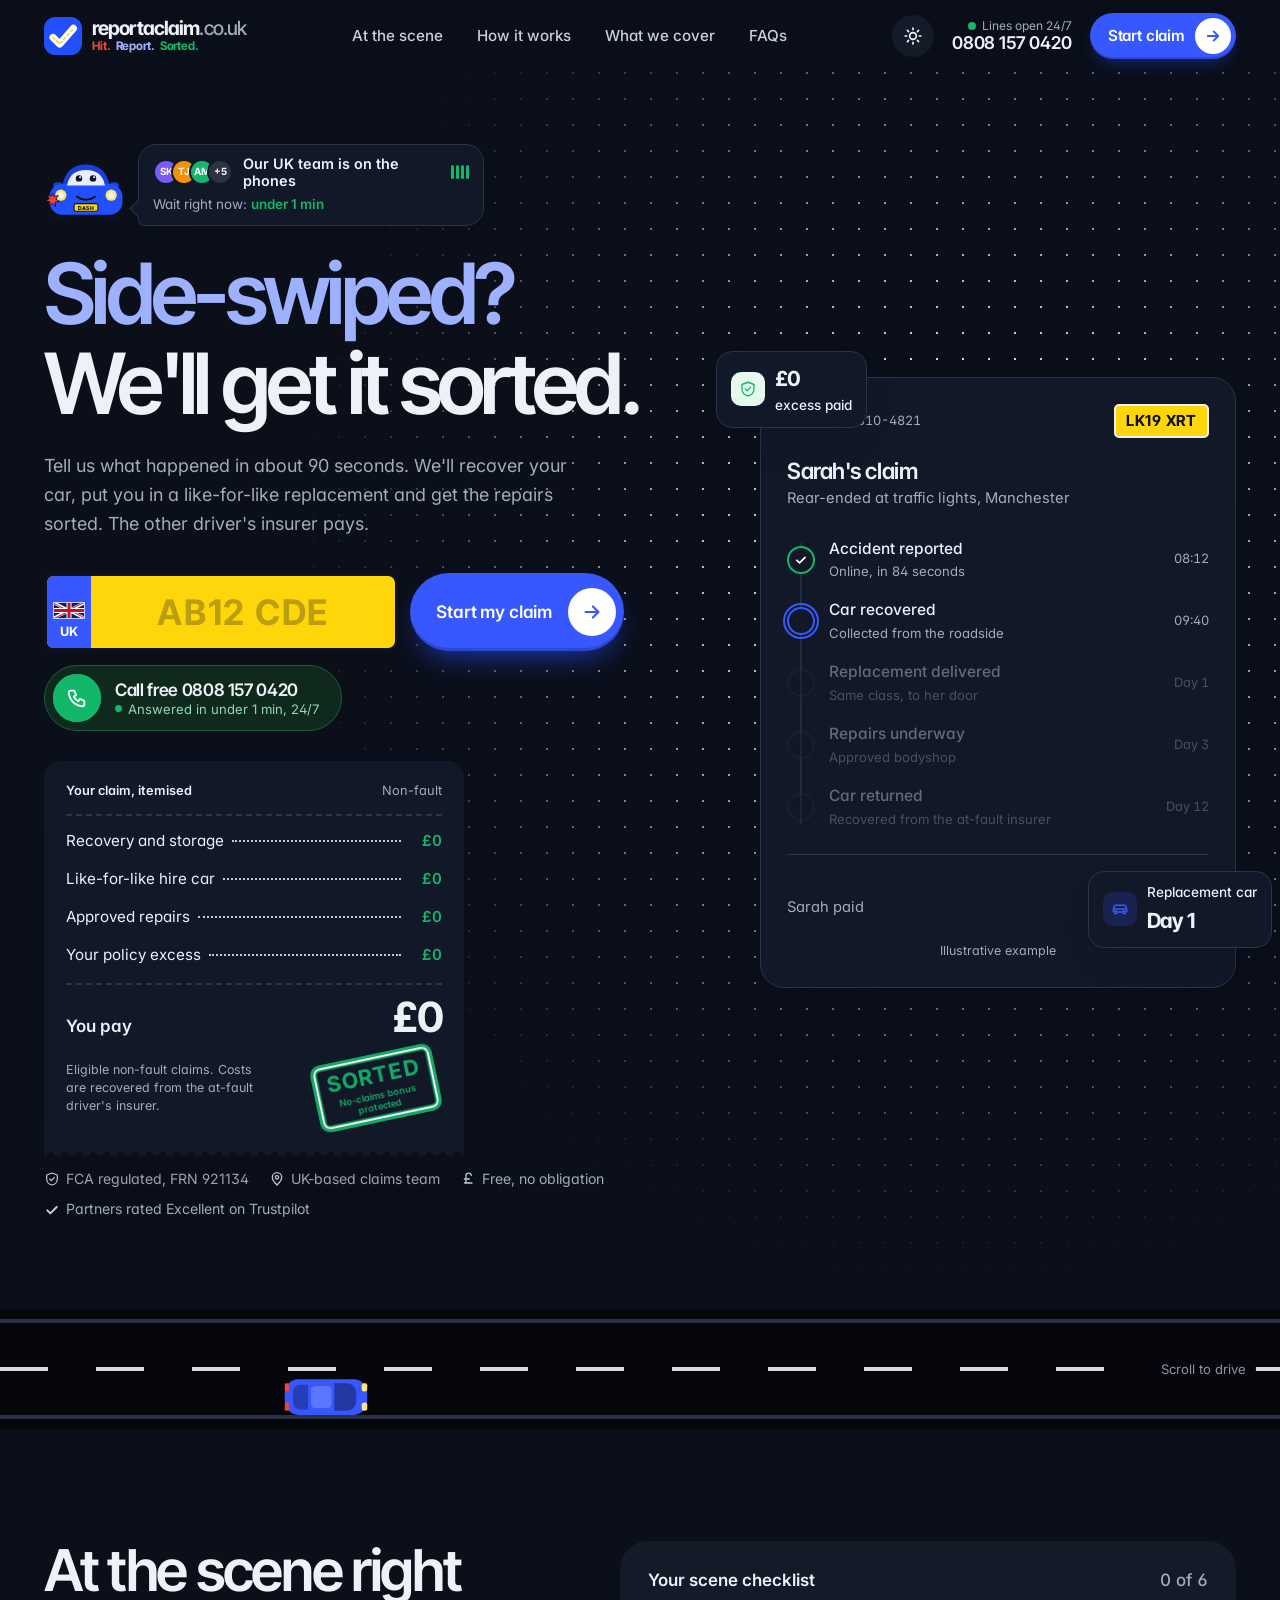
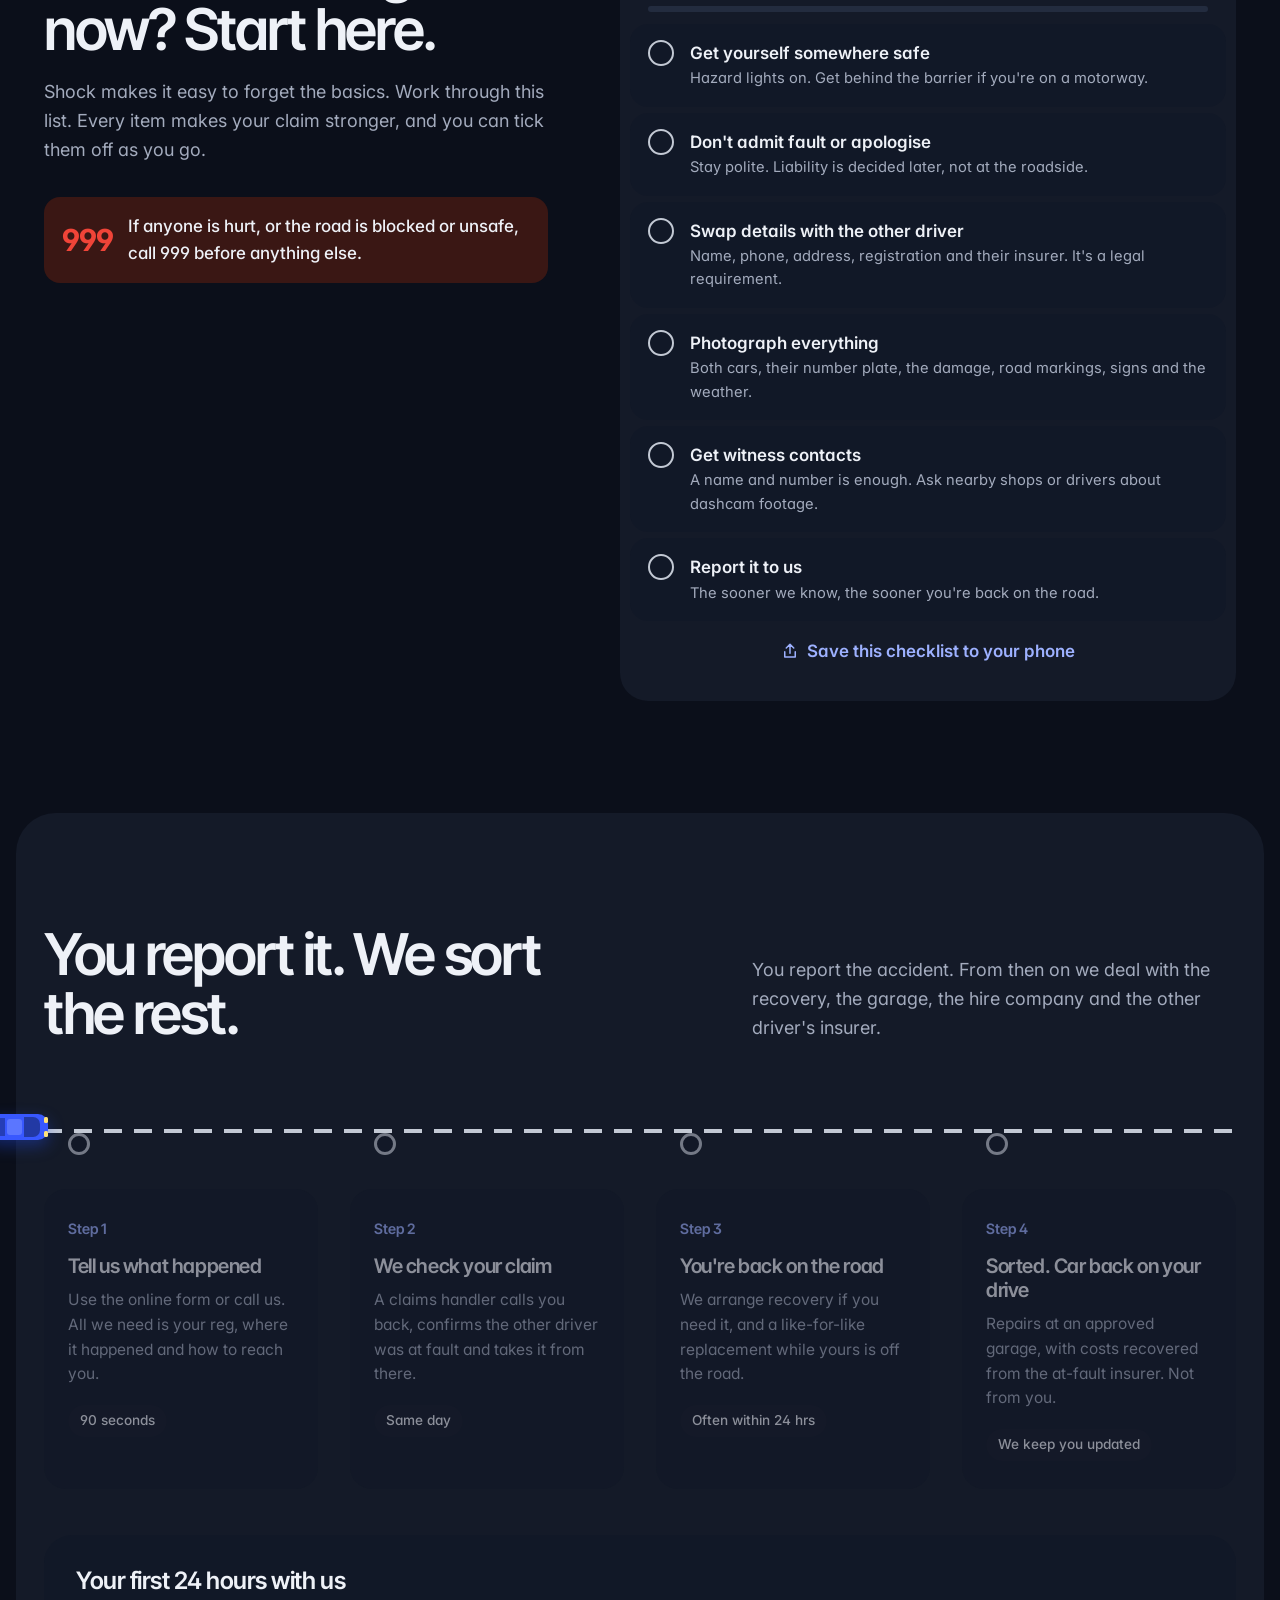
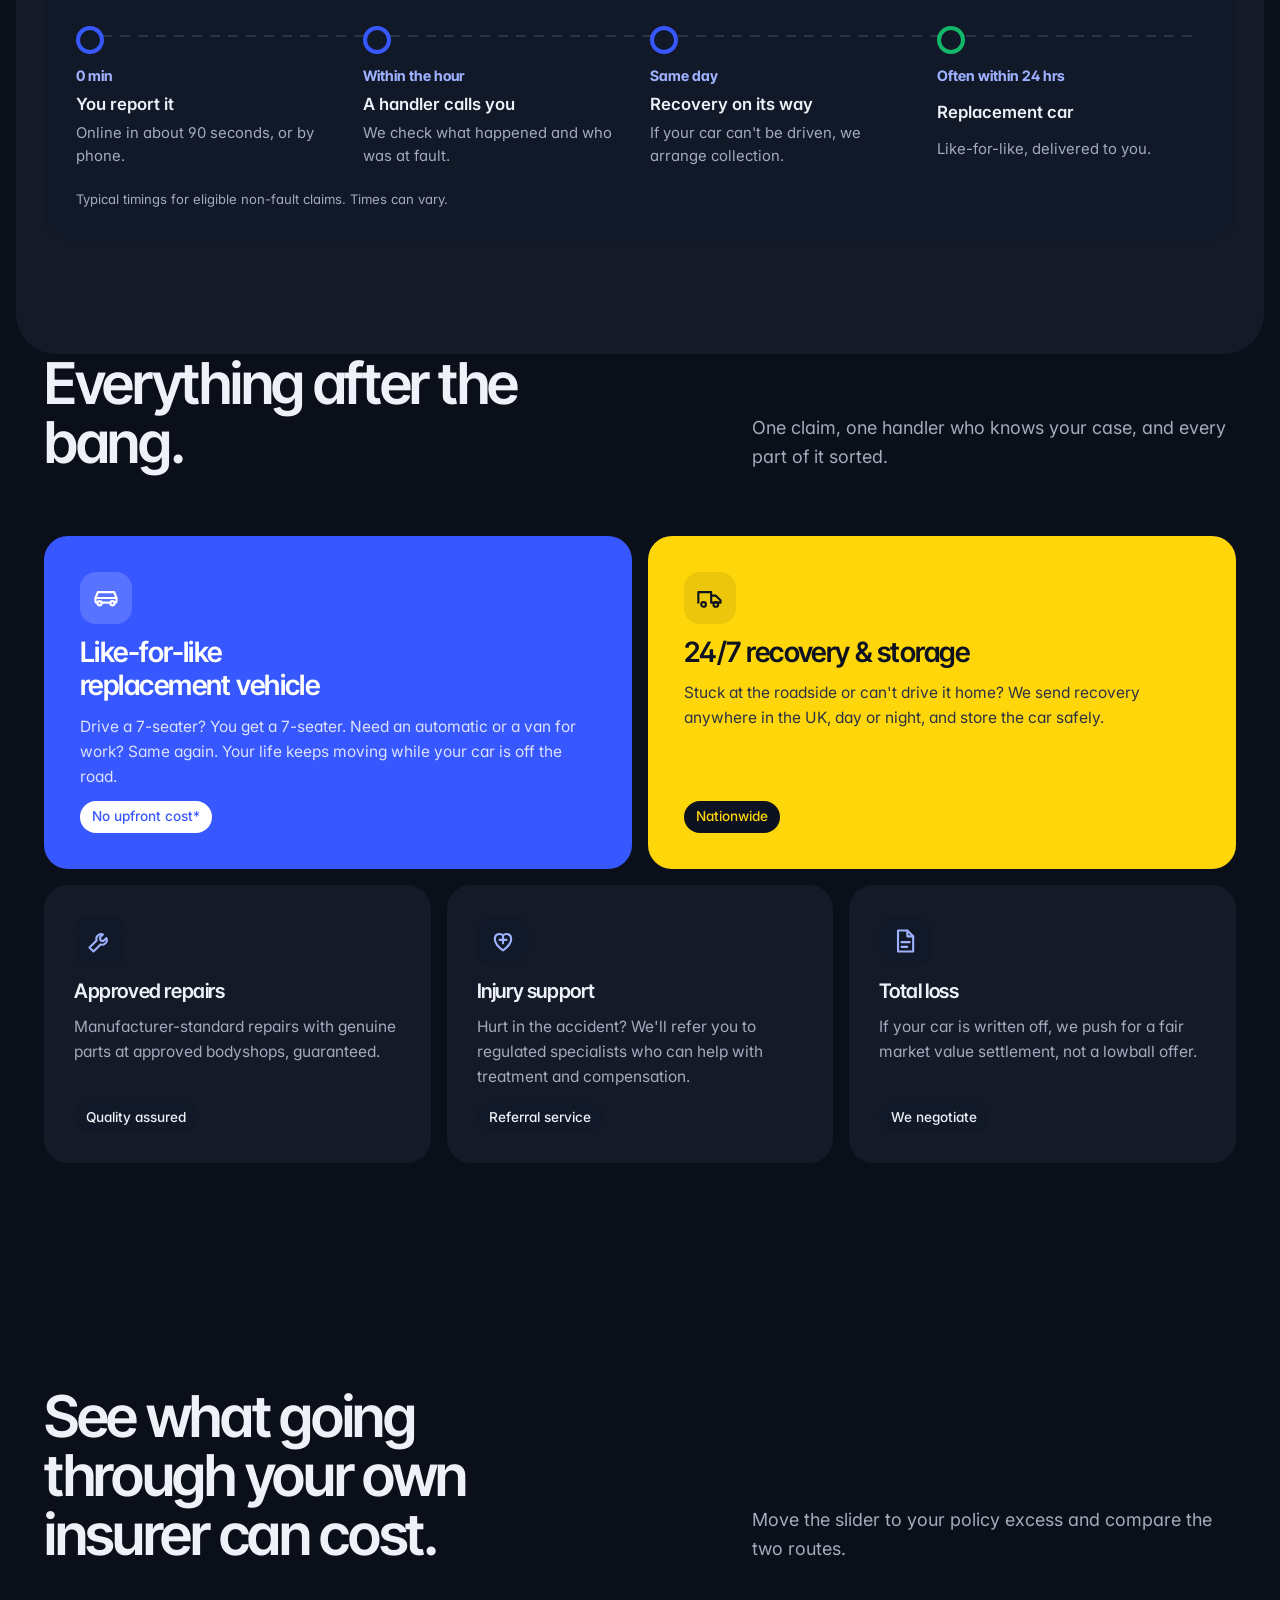
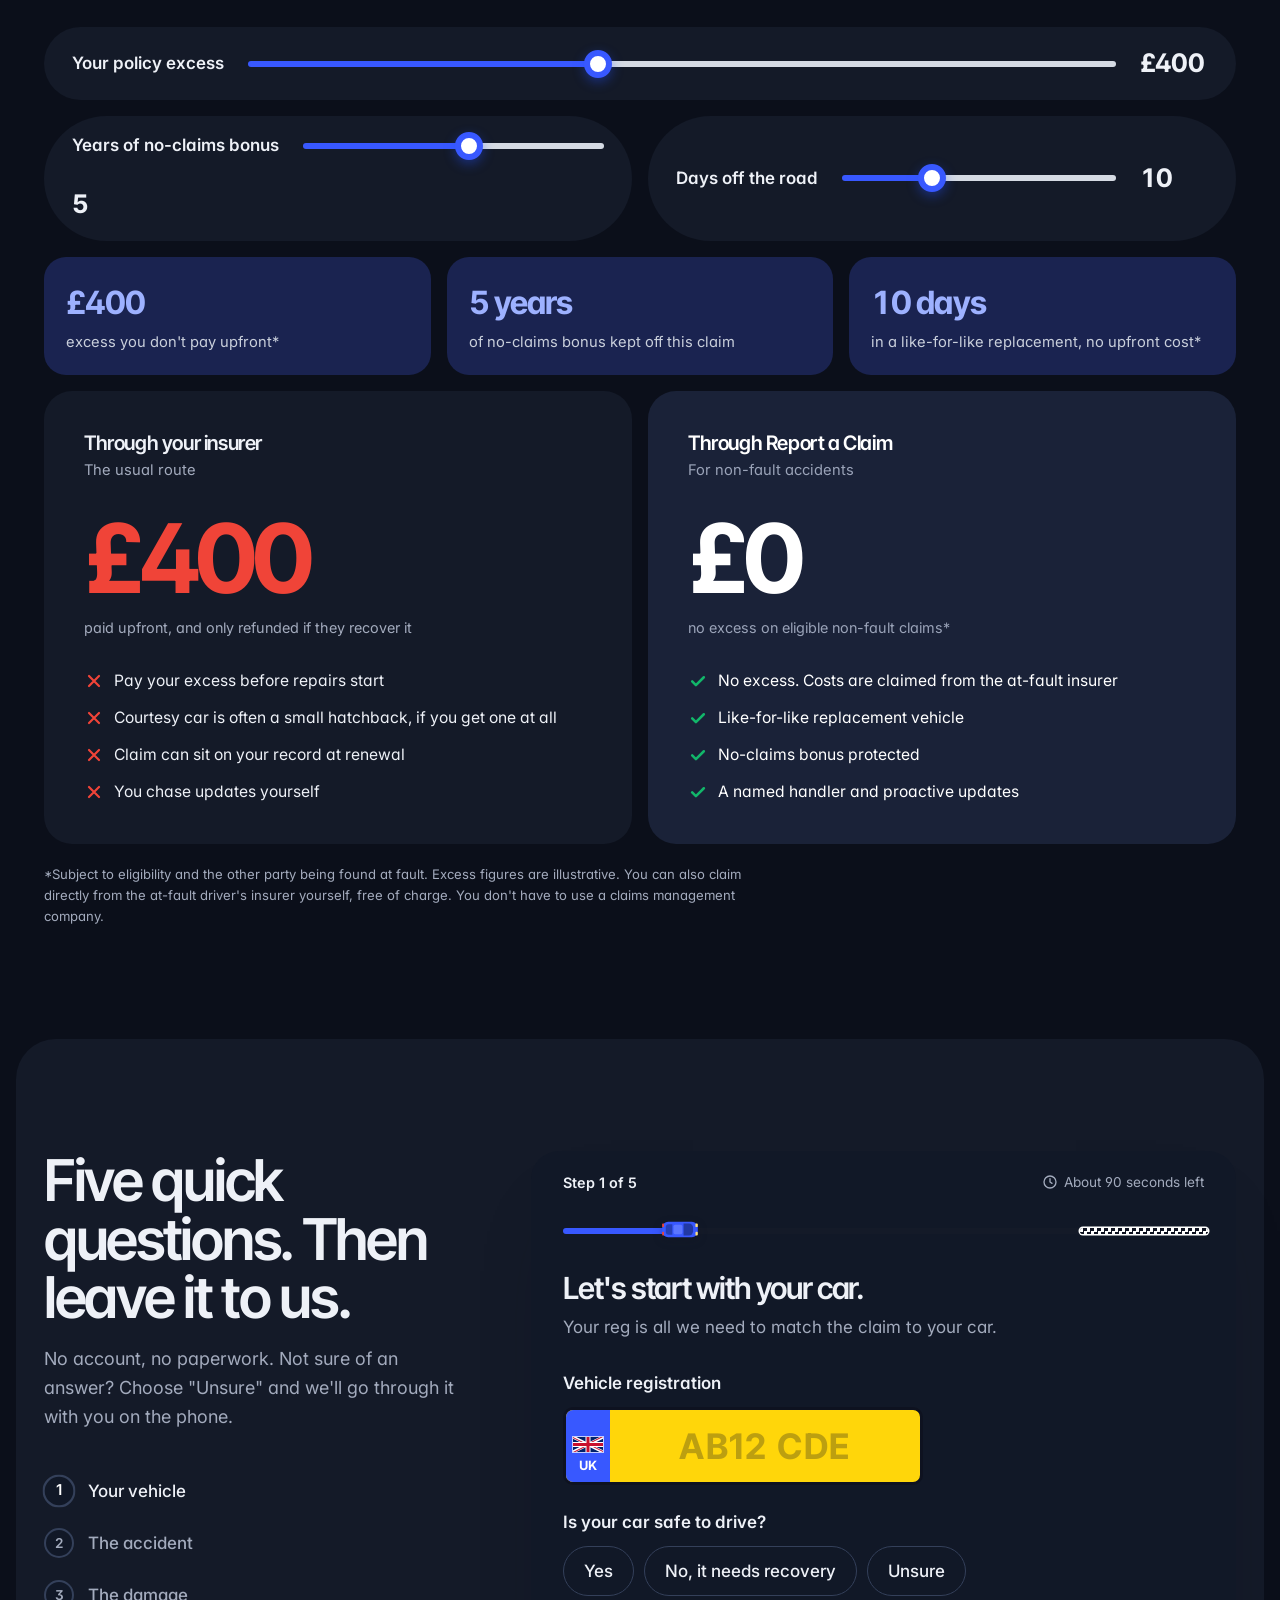
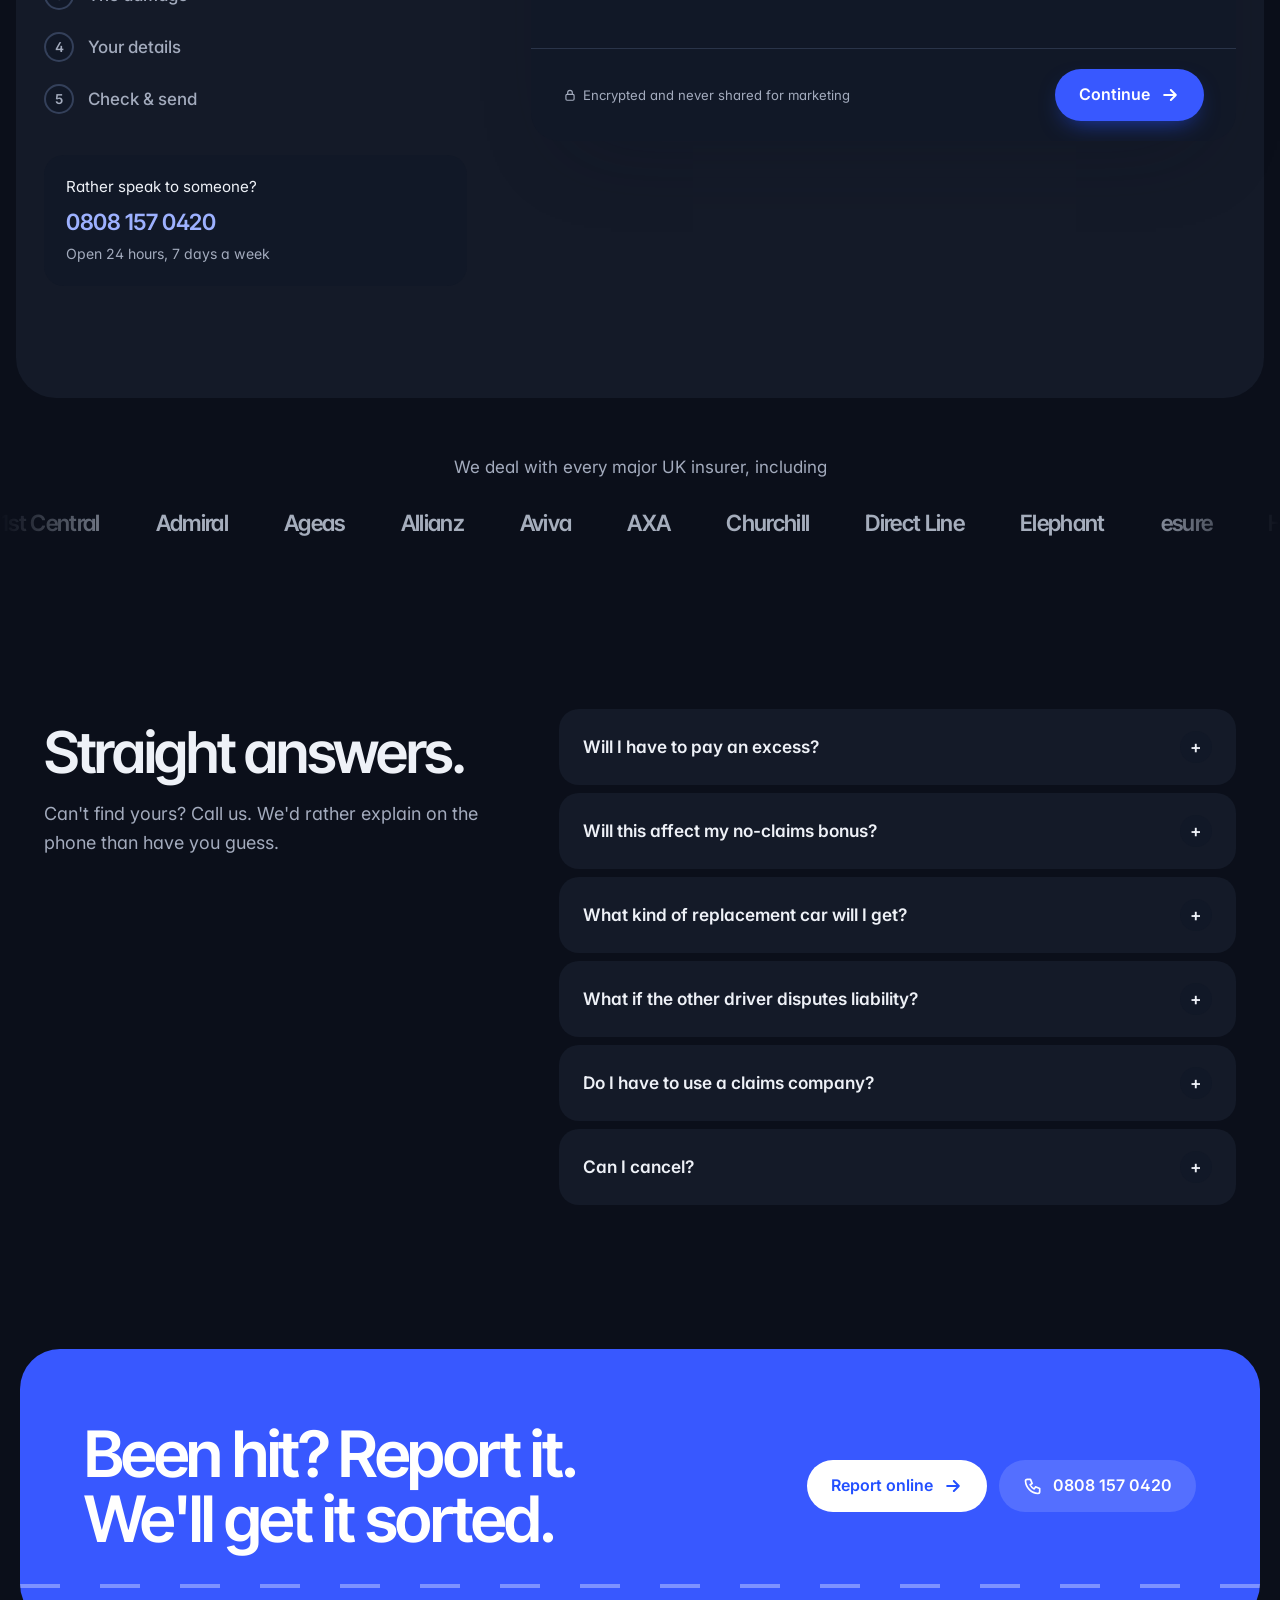
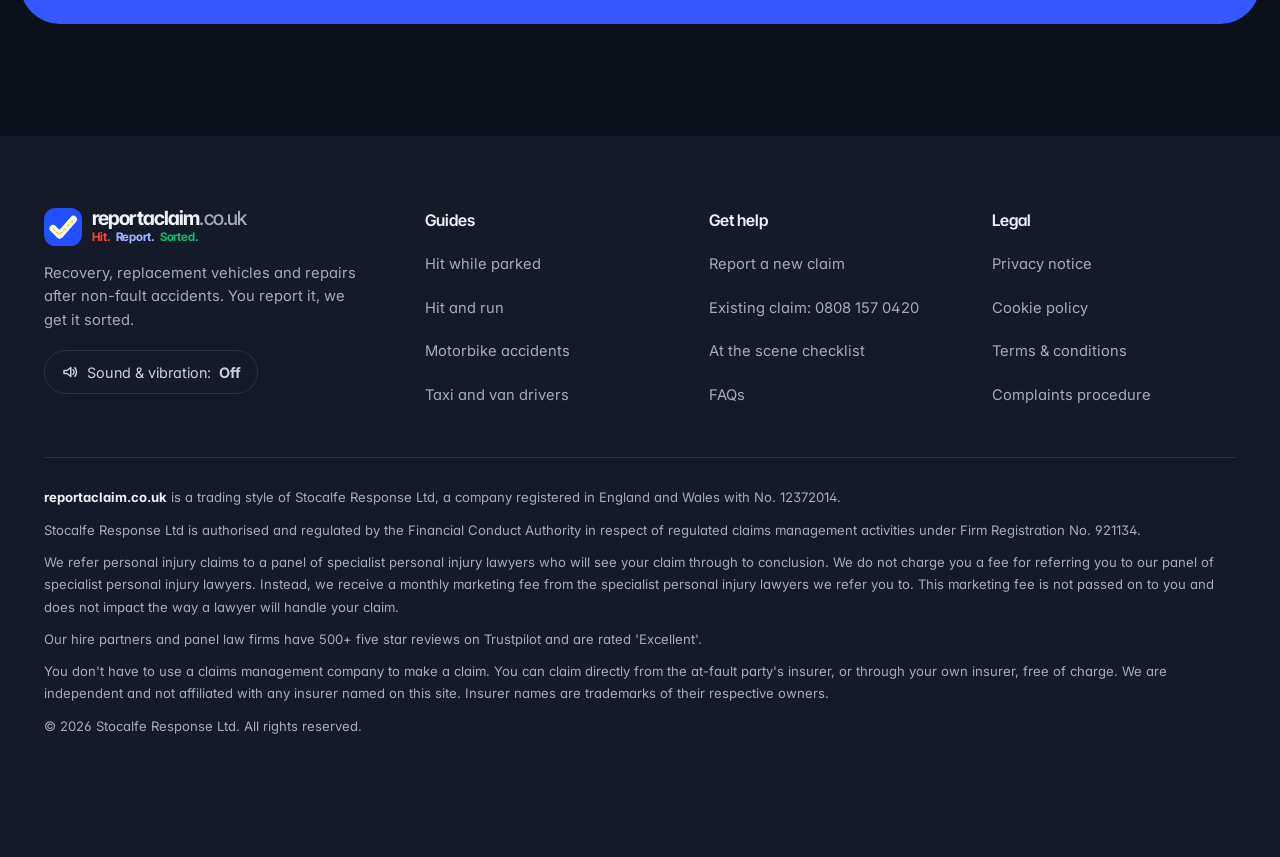
==== commit f17ad922: "Fix hidden callouts showing and improve mobile conversion paths - Honour the hidden attribute global" ====
--- a/index.html
+++ b/index.html
@@ -33,6 +33,7 @@
   --ease:cubic-bezier(.2,.7,.2,1);
 }
 *{box-sizing:border-box;margin:0;padding:0}
+[hidden]{display:none!important}
 html{scroll-behavior:smooth;-webkit-text-size-adjust:100%;overflow-x:clip}
 body{font-family:var(--body);background:var(--bg);color:var(--ink);font-size:17px;line-height:1.6;overflow-x:hidden;-webkit-font-smoothing:antialiased;font-feature-settings:"cv11","ss01"}
 img,svg{display:block;max-width:100%}
@@ -134,7 +135,7 @@
 .bubble-msg .wait{color:var(--go)}
 
 /* Start button: pill with a chip the car drives out of */
-.btn-start{position:relative;overflow:hidden;display:inline-flex;align-items:center;justify-content:space-between;gap:16px;min-height:64px;padding:0 8px 0 26px;border:0;border-radius:999px;background:var(--blue);color:#fff;font-weight:600;font-size:1.08rem;letter-spacing:-.01em;text-decoration:none;cursor:pointer;box-shadow:0 14px 30px -12px rgba(35,80,255,.75),inset 0 -3px 0 rgba(0,0,0,.18);transition:transform .2s var(--ease),box-shadow .2s,background .2s;-webkit-tap-highlight-color:transparent}
+.btn-start{position:relative;overflow:hidden;white-space:nowrap;display:inline-flex;align-items:center;justify-content:space-between;gap:16px;min-height:64px;padding:0 8px 0 26px;border:0;border-radius:999px;background:var(--blue);color:#fff;font-weight:600;font-size:1.08rem;letter-spacing:-.01em;text-decoration:none;cursor:pointer;box-shadow:0 14px 30px -12px rgba(35,80,255,.75),inset 0 -3px 0 rgba(0,0,0,.18);transition:transform .2s var(--ease),box-shadow .2s,background .2s;-webkit-tap-highlight-color:transparent}
 .btn-start::after{content:"";position:absolute;top:0;bottom:0;left:-40%;width:30%;background:linear-gradient(100deg,transparent,rgba(255,255,255,.35),transparent);transform:skewX(-20deg);animation:shine 5s ease-in-out infinite 1.5s}
 @keyframes shine{0%,70%{left:-40%}100%{left:130%}}
 .btn-start:hover{background:var(--blue-h);transform:translateY(-2px)}
@@ -775,6 +776,27 @@
   .theme-btn{width:38px;height:38px}
 }
 
+/* Mobile action bar: call or start a claim, always in thumb reach */
+.mbar{display:none}
+@media (max-width:680px){
+  .dock{display:none}
+  .mbar{position:fixed;left:0;right:0;bottom:0;z-index:60;display:grid;grid-template-columns:1fr 1.5fr;gap:10px;padding:10px 12px calc(10px + env(safe-area-inset-bottom));background:rgba(255,255,255,.92);backdrop-filter:saturate(1.6) blur(16px);-webkit-backdrop-filter:saturate(1.6) blur(16px);box-shadow:0 -1px 0 var(--line),0 -12px 30px -18px rgba(14,18,32,.35);transform:translateY(110%);transition:transform .35s var(--ease)}
+  .mbar.show{transform:none}
+  .mbar a{display:flex;align-items:center;justify-content:center;gap:8px;min-height:54px;border-radius:999px;font-weight:600;text-decoration:none;-webkit-tap-highlight-color:transparent}
+  .mbar a:active{transform:scale(.97)}
+  .mbar svg{flex:none;width:20px;height:20px}
+  .mbar-call{background:var(--go);color:#fff;line-height:1.1}
+  .mbar-call small{display:block;font-size:.72rem;font-weight:500;opacity:.9}
+  .mbar-go{background:var(--blue);color:#fff;box-shadow:0 10px 24px -10px rgba(35,80,255,.7)}
+  [data-theme=dark] .mbar{background:rgba(11,15,26,.92)}
+  .lite .mbar{backdrop-filter:none;-webkit-backdrop-filter:none;background:var(--bg)}
+  /* Wizard: full-width Continue under the thumb */
+  .wz-nav #nextBtn{flex:1}
+}
+@media (max-width:400px){
+  .top .logo-word span{display:none}
+}
+
 @media (prefers-reduced-motion:reduce){
   *,*::before,*::after{animation:none!important;transition:none!important;scroll-behavior:auto!important}
   .rv{opacity:1;transform:none}
@@ -904,13 +926,13 @@
         <label class="plate" for="heroReg">
           <span class="gb"><svg class="flag" viewBox="0 0 60 30" aria-hidden="true"><use href="#i-ukflag"/></svg>UK</span>
           <span class="sr">Your vehicle registration</span>
-          <input id="heroReg" name="reg" placeholder="AB12 CDE" maxlength="8" autocomplete="off" spellcheck="false">
+          <input id="heroReg" name="reg" placeholder="AB12 CDE" maxlength="8" autocomplete="off" autocapitalize="characters" enterkeyhint="go" spellcheck="false">
         </label>
         <button class="btn-start" type="submit"><span><span class="lbl-long">Start my claim</span><span class="lbl-short">Start</span></span><span class="chip-ic" aria-hidden="true"><svg class="arr"><use href="#i-arrow"/></svg><svg class="car" viewBox="0 0 64 32"><use href="#i-cartop"/></svg></span></button>
       </form>
       <a class="call-btn" href="tel:+448081570420">
         <span class="call-ic" aria-hidden="true"><svg><use href="#i-phone"/></svg></span>
-        <span class="call-txt"><b>Call free 0808 157 0420</b><small><span class="live-dot" aria-hidden="true"></span>Answered in <span data-wait>under 1 min</span>, 24/7</small></span>
+        <span class="call-txt"><b>Call free 0808 157 0420</b><small><span class="live-dot" aria-hidden="true"></span><span>Answered in <span data-wait>under 1 min</span>, 24/7</span></small></span>
       </a>
 
       <div class="receipt" role="group" aria-labelledby="rcpt-title">
@@ -1133,7 +1155,7 @@
               <label for="reg">Vehicle registration</label>
               <span class="plate">
                 <span class="gb"><svg class="flag" viewBox="0 0 60 30" aria-hidden="true"><use href="#i-ukflag"/></svg>UK</span>
-                <input id="reg" name="reg" placeholder="AB12 CDE" maxlength="8" autocomplete="off" spellcheck="false">
+                <input id="reg" name="reg" placeholder="AB12 CDE" maxlength="8" autocomplete="off" autocapitalize="characters" enterkeyhint="next" spellcheck="false">
               </span>
               <p class="err">Please enter your registration</p>
             </div>
@@ -1361,7 +1383,7 @@
 </footer>
 
 <button class="dock" id="dock" type="button" aria-haspopup="dialog" aria-controls="sheet" aria-expanded="false" aria-label="Talk to a claims handler">
-  <span class="dock-bubble" aria-hidden="true"><b>Talk to a handler</b><small><span class="live-dot"></span><span data-wait>under 1 min</span>&nbsp;wait</small></span>
+  <span class="dock-bubble" aria-hidden="true"><b>Talk to a handler</b><small><span class="live-dot"></span><span><span data-wait>under 1 min</span> wait</span></small></span>
   <span class="dock-dash" aria-hidden="true">
     <svg class="car" viewBox="0 0 120 100" aria-hidden="true">
             <ellipse cx="60" cy="94" rx="44" ry="5" fill="#0E1220" opacity=".12"/>
@@ -1380,12 +1402,16 @@
     <span class="dock-ph"><svg><use href="#i-phone"/></svg></span>
   </span>
 </button>
+<nav class="mbar" id="mbar" aria-label="Quick actions">
+  <a class="mbar-call" href="tel:+448081570420"><svg aria-hidden="true"><use href="#i-phone"/></svg><span>Call free<small>24/7, UK team</small></span></a>
+  <a class="mbar-go" href="#claim">Start my claim<svg aria-hidden="true"><use href="#i-arrow"/></svg></a>
+</nav>
 <div class="sheet-bg" id="sheetBg" hidden></div>
 <div class="sheet" id="sheet" role="dialog" aria-modal="true" aria-labelledby="sheetTitle" hidden>
   <div class="grab" aria-hidden="true"></div>
   <button class="sheet-close" id="sheetClose" type="button" aria-label="Close"><svg><use href="#i-x"/></svg></button>
   <h3 id="sheetTitle">Let's get you sorted.</h3>
-  <p class="sheet-sub"><span class="live-dot" aria-hidden="true"></span>Handlers online. Current wait&nbsp;<span class="wait" data-wait>about 1 min</span></p>
+  <p class="sheet-sub"><span class="live-dot" aria-hidden="true"></span><span>Handlers online. Current wait <span class="wait" data-wait>about 1 min</span></span></p>
   <a class="opt primary" href="tel:+448081570420"><span class="oi call"><svg><use href="#i-phone"/></svg></span><span><b>Call 0808 157 0420</b><small>Free from mobiles and landlines, 24/7</small></span><svg><use href="#i-arrow"/></svg></a>
   <button class="opt" id="cbToggle" type="button" aria-expanded="false" aria-controls="cbForm"><span class="oi"><svg><use href="#i-clock"/></svg></span><span><b>Call me back</b><small>Leave your number and we'll ring you</small></span><svg><use href="#i-arrow"/></svg></button>
   <form class="cb" id="cbForm" novalidate hidden>
@@ -1459,13 +1485,14 @@
   const track = (event, props = {}) => window.dataLayer.push({ event, ...props });
   document.addEventListener('click', e => {
     const a = e.target.closest('a'); if (!a) return;
-    const where = a.closest('#sheet') ? 'help_sheet' : a.closest('header') ? 'header' : a.closest('#success') ? 'success' : (a.closest('section') || {}).id || a.closest('section, footer')?.className || 'page';
+    if (a.classList.contains('mbar-go')) track('start_claim', { source: 'mobile_bar' });
+    const where = a.closest('#sheet') ? 'help_sheet' : a.closest('#mbar') ? 'mobile_bar' : a.closest('header') ? 'header' : a.closest('#success') ? 'success' : (a.closest('section') || {}).id || a.closest('section, footer')?.className || 'page';
     if (a.href.startsWith('tel:')) track('call_click', { location: where });
     else if (a.href.includes('wa.me')) track('whatsapp_click', { location: where });
   });
 
   // Header border + help dock
-  const top = $('#top'), dock = $('#dock'), claimSec = $('#claim');
+  const top = $('#top'), dock = $('#dock'), mbar = $('#mbar'), claimSec = $('#claim');
   let claimVisible = false;
   new IntersectionObserver(([e]) => { claimVisible = e.isIntersecting; onScroll(); }, { threshold: 0.15 }).observe(claimSec);
   function onScroll() {
@@ -1473,6 +1500,7 @@
     const show = scrollY > 360 && !claimVisible;
     if (show && !dock.classList.contains('show')) peekBubble();
     dock.classList.toggle('show', show);
+    mbar.classList.toggle('show', show);
   }
   addEventListener('scroll', onScroll, { passive: true });
   let peekTimer = null;
@@ -1949,7 +1977,7 @@
     $$('#sideSteps li').forEach(l => { l.classList.remove('active'); l.classList.add('done'); });
     $('#success').classList.add('show');
     celebrate();
-    clearDraft(); $('#restored').classList.remove('show'); $('#resume').hidden = true;
+    clearDraft(); $('#restored').classList.remove('show'); $('#resume').hidden = true; mbar.hidden = true;
     track('claim_submitted', { region: payload.region, drivable: payload.drivable, injured: payload.injured });
     $('#success').focus();
   }
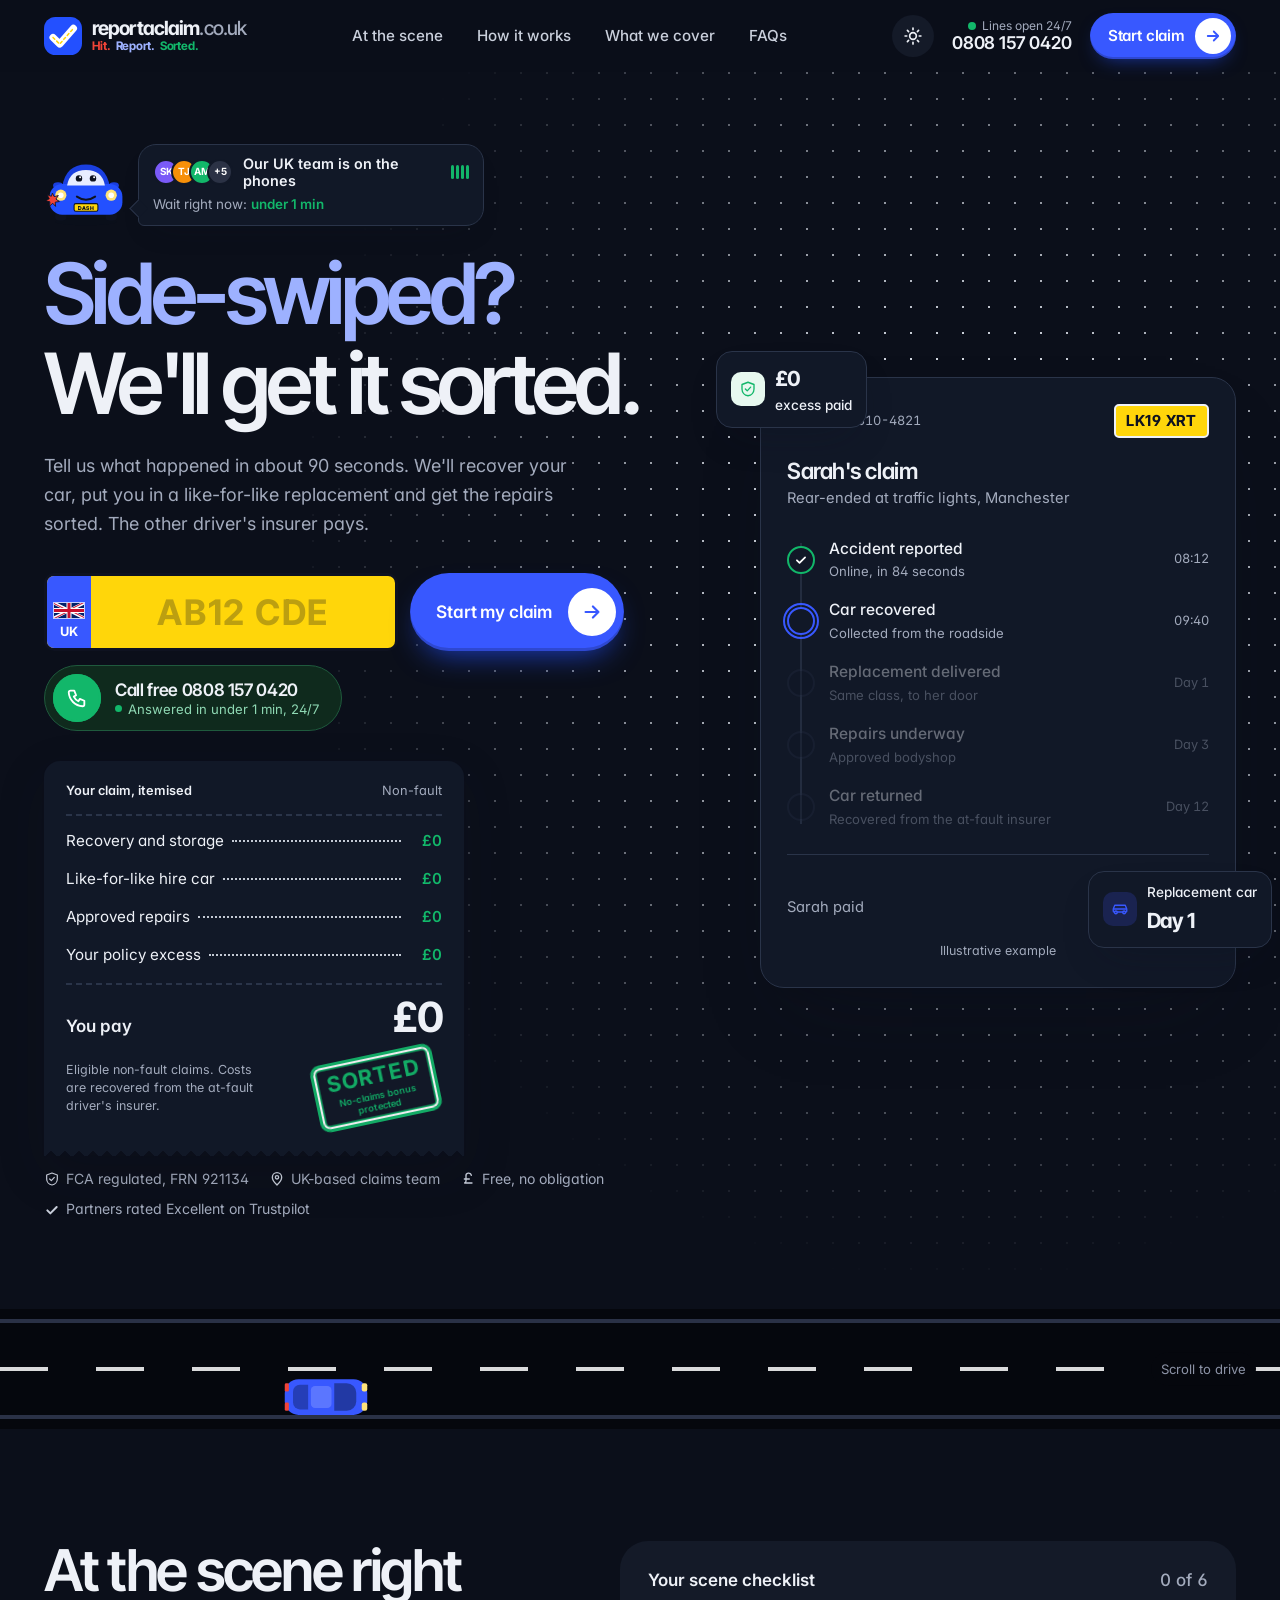
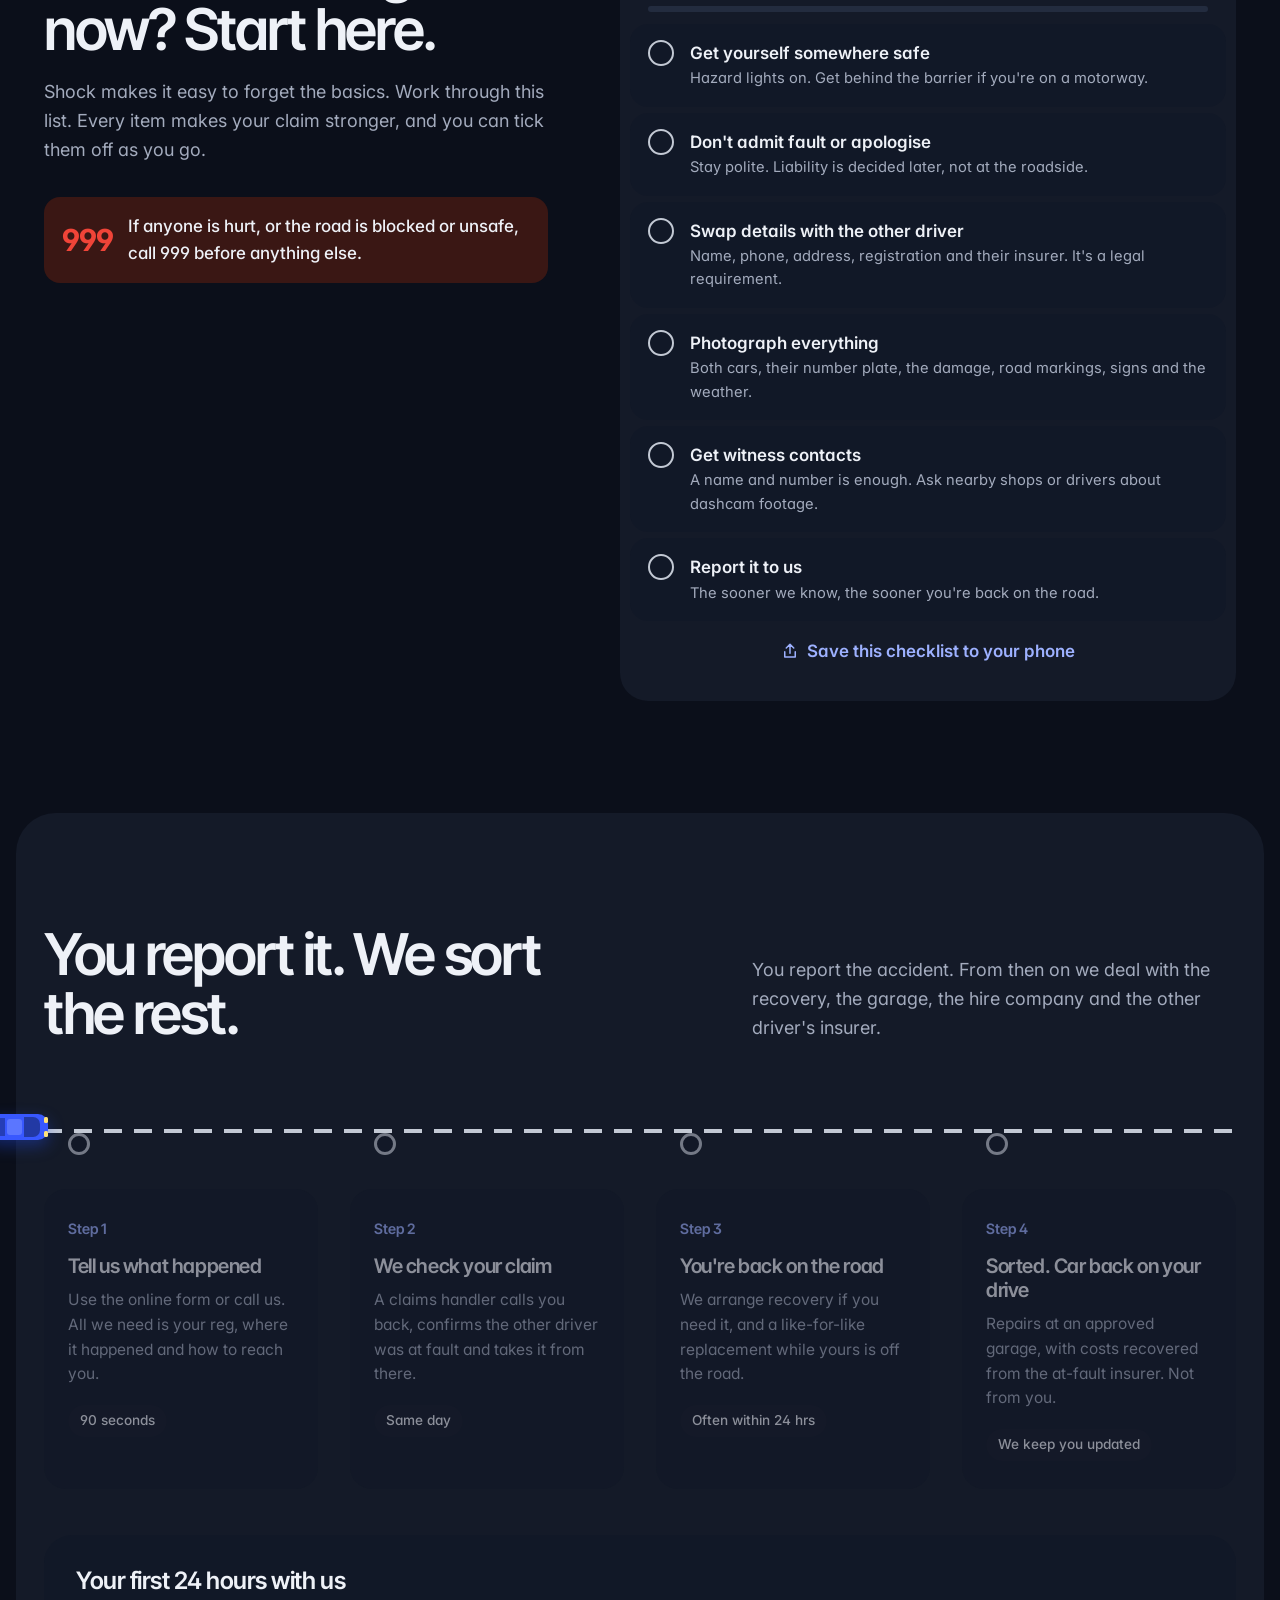
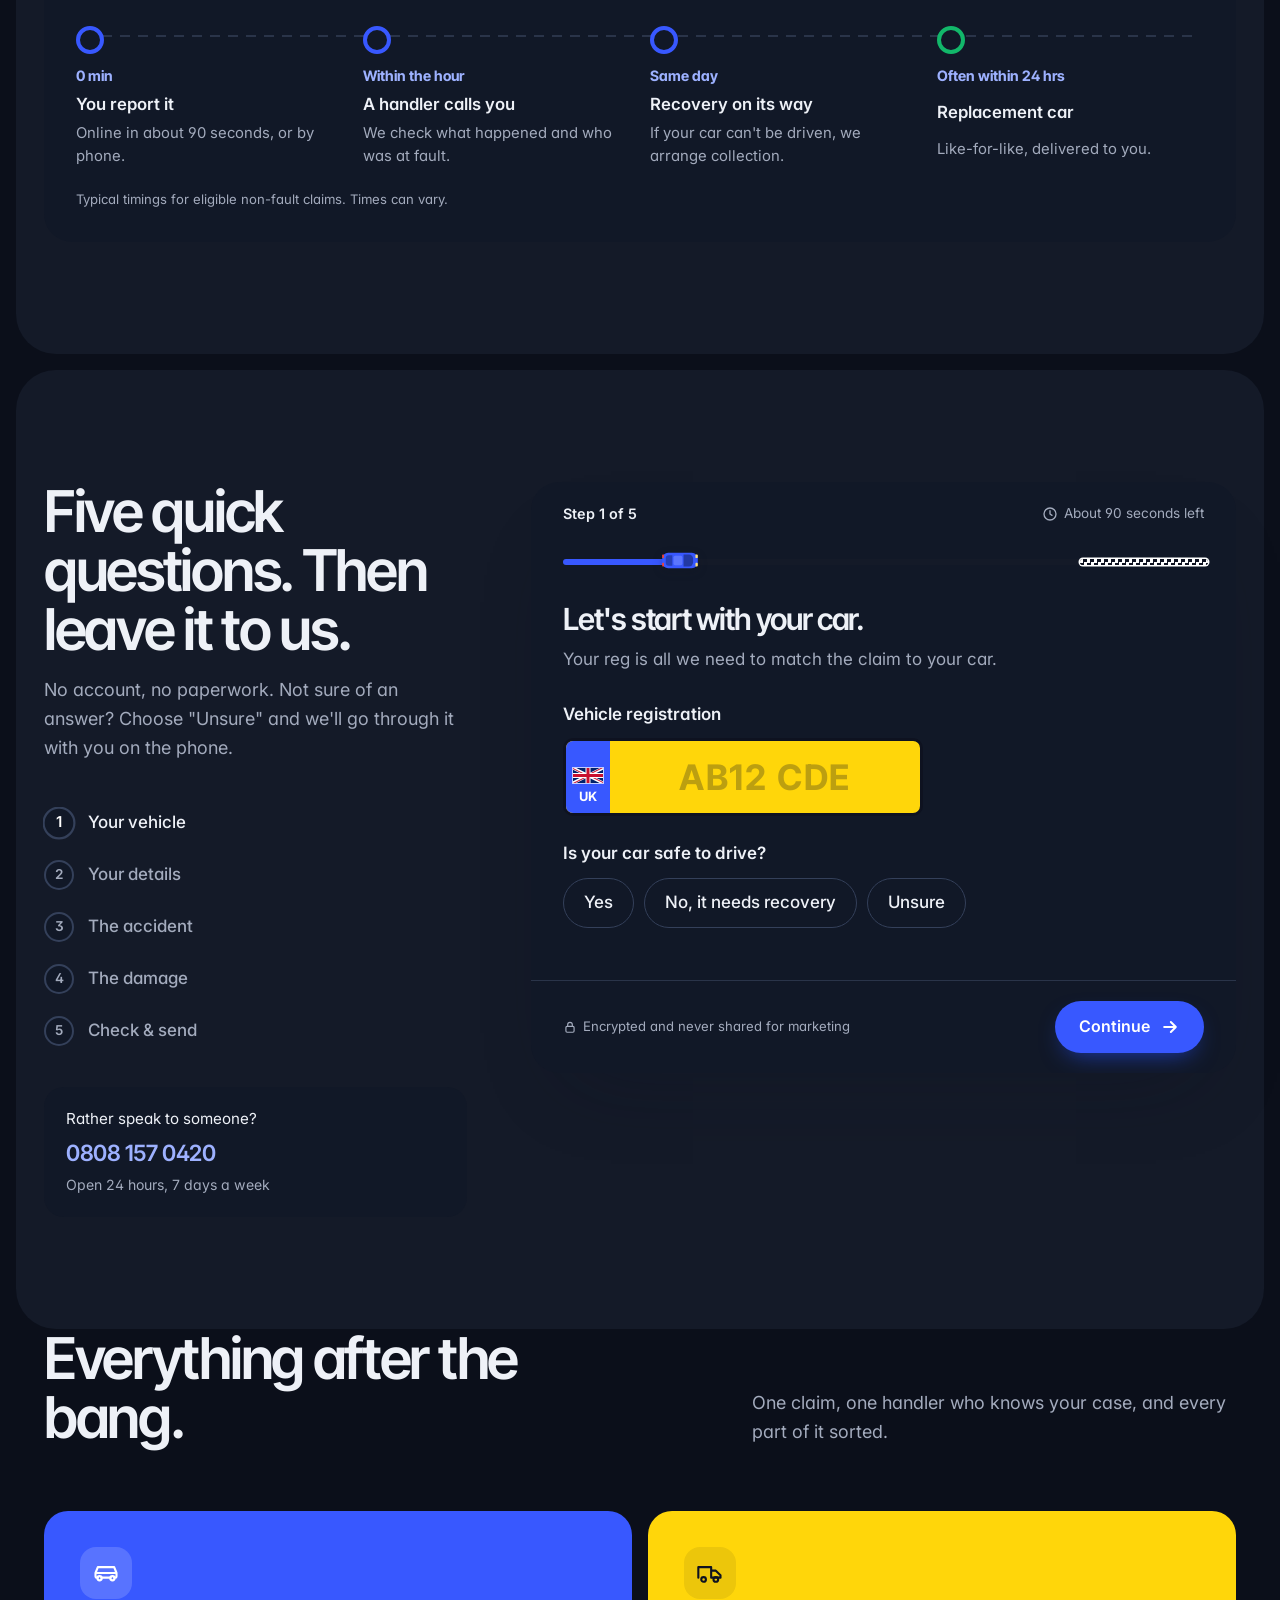
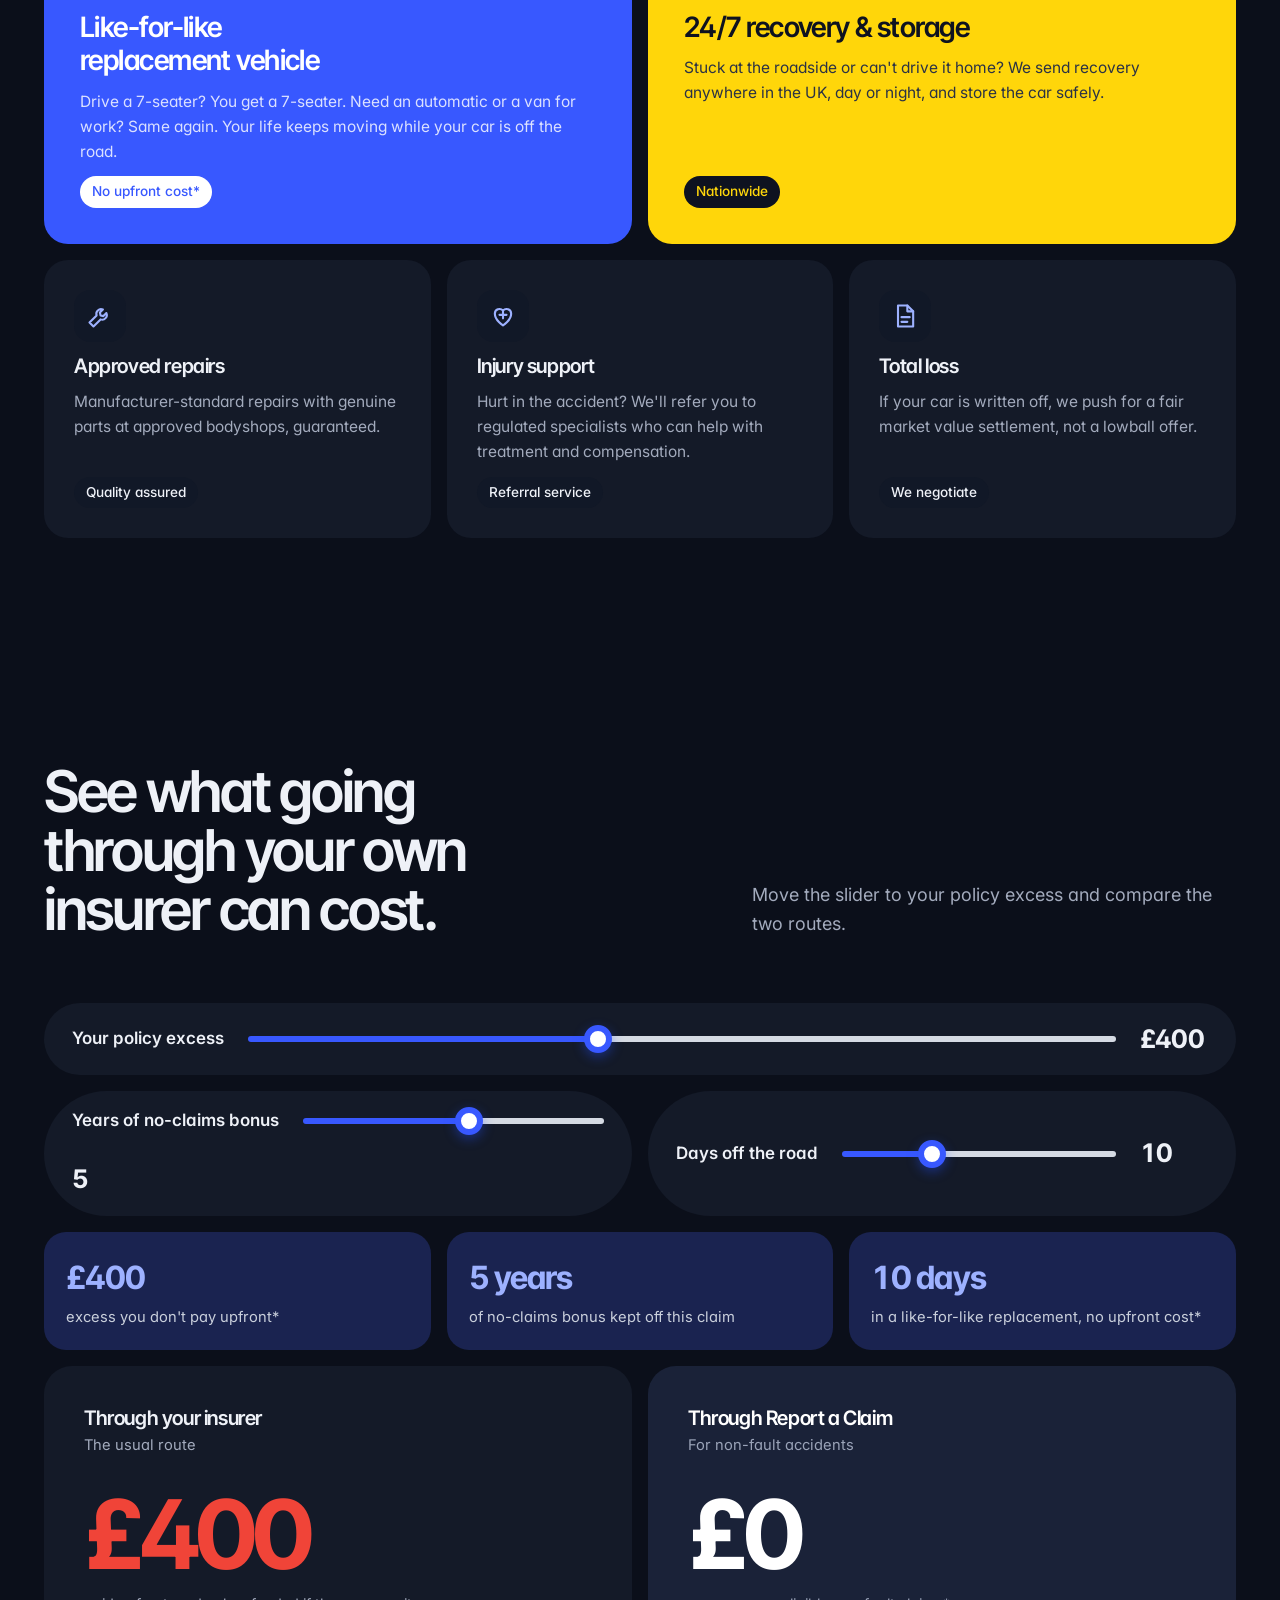
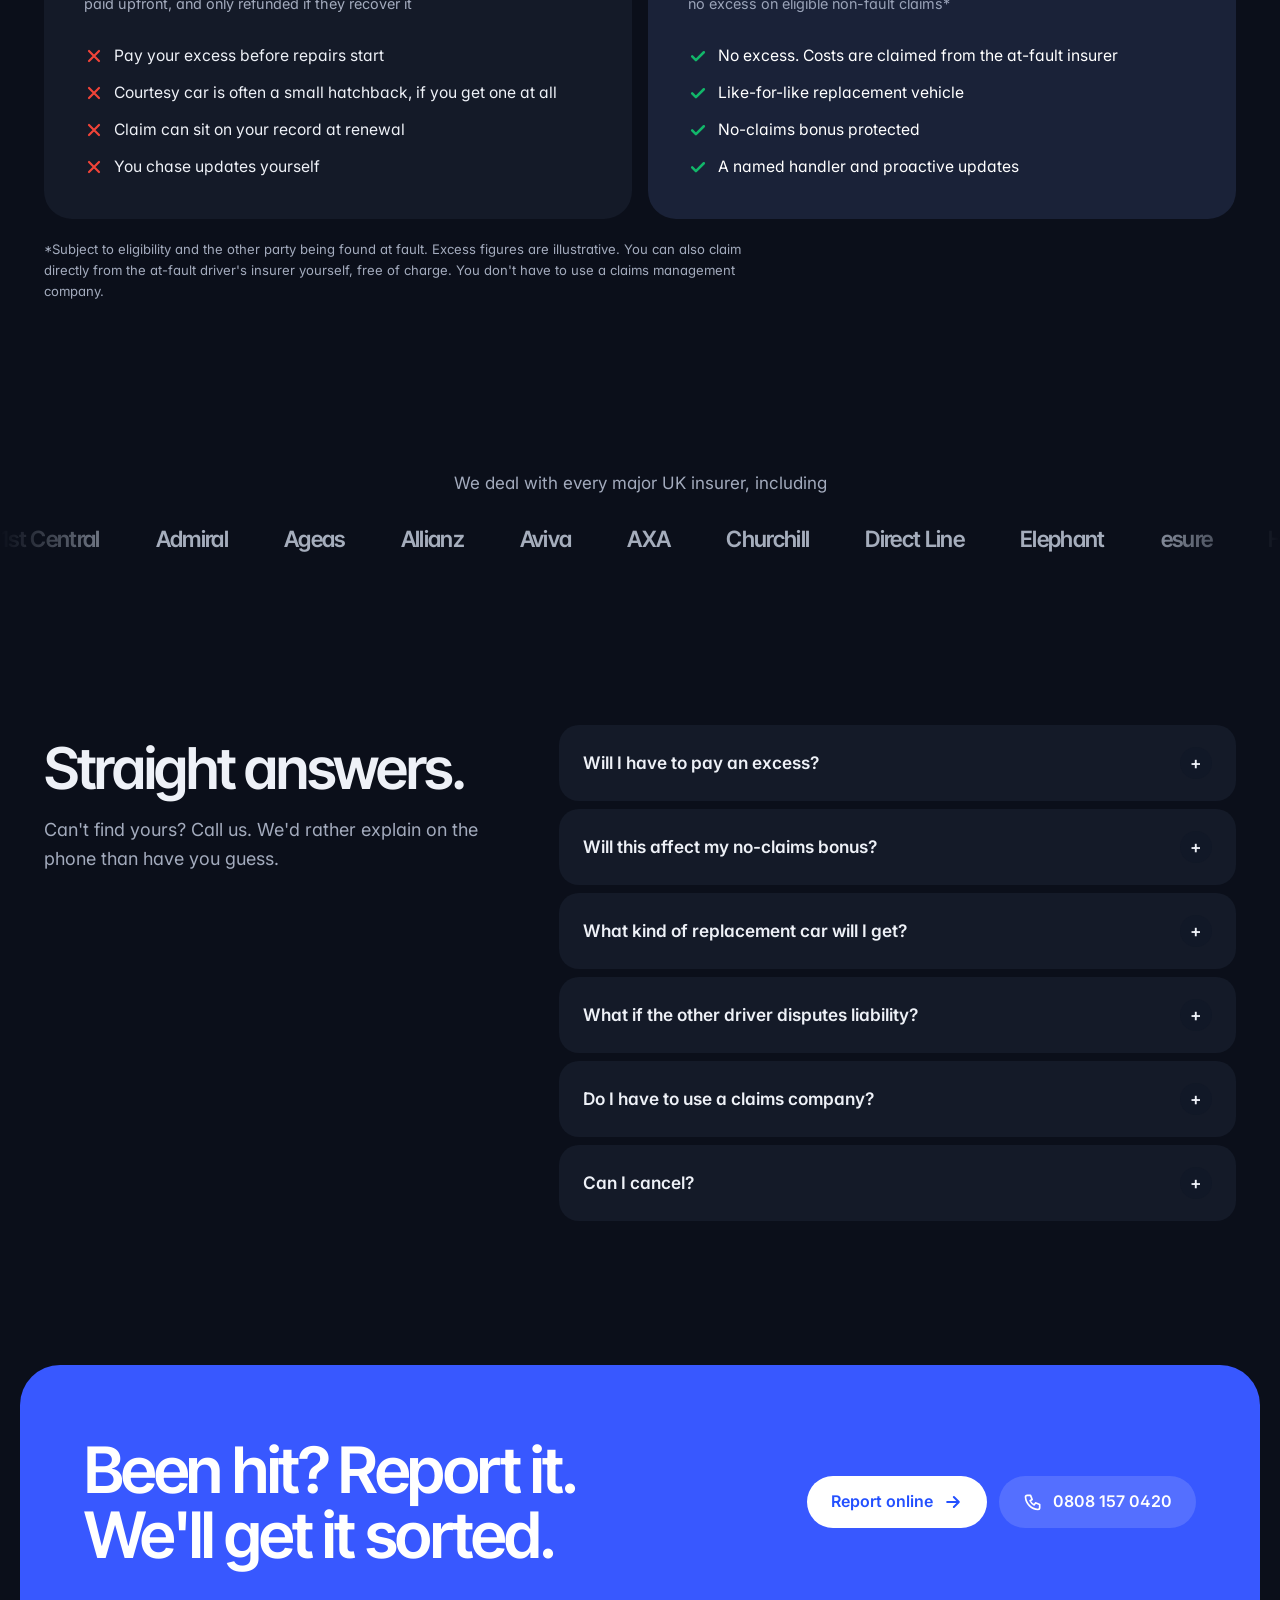
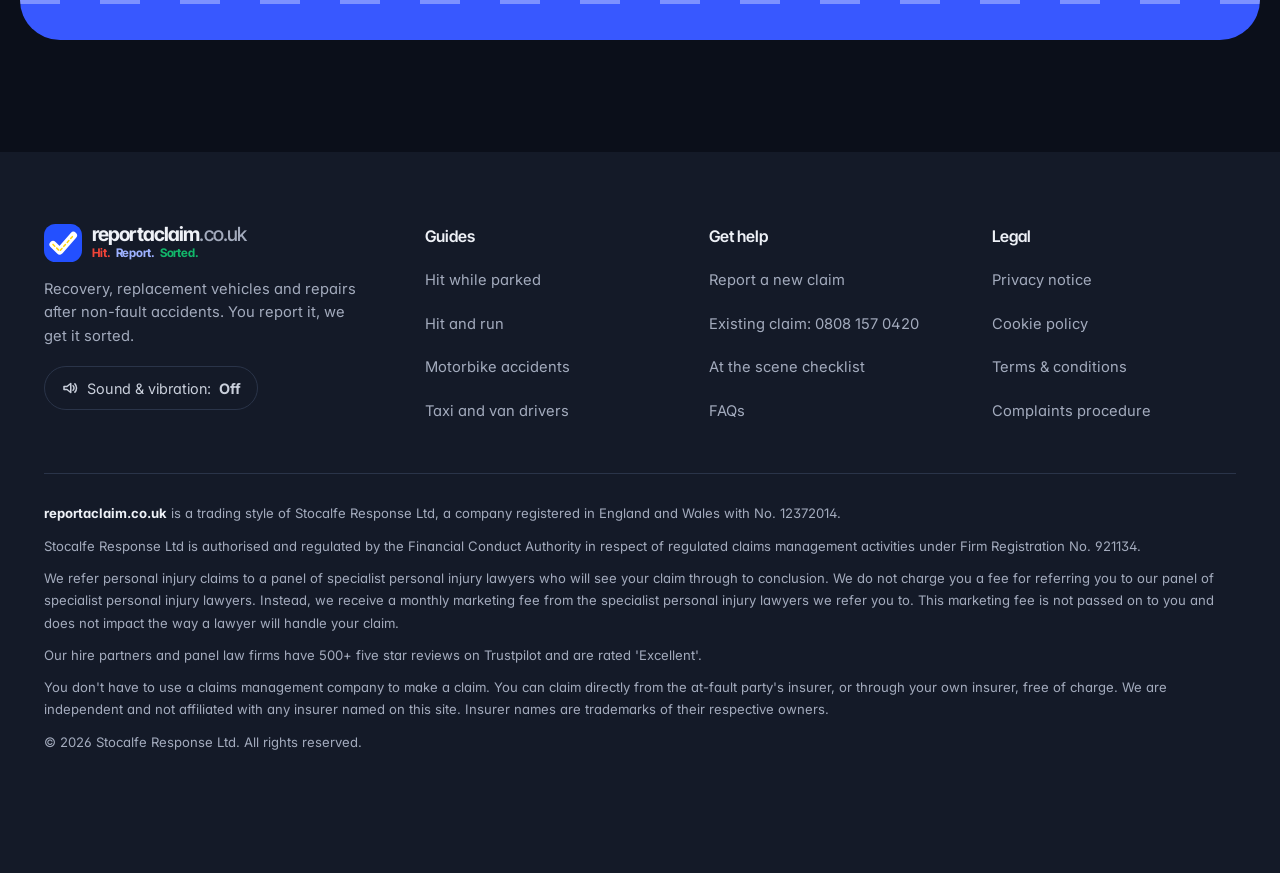
==== commit ed59c7b5: "Apply mobile conversion recommendations - Move the claim form up to directly after "How it works": o" ====
--- a/index.html
+++ b/index.html
@@ -21,14 +21,17 @@
 <link rel="preconnect" href="https://fonts.gstatic.com" crossorigin>
 <link href="https://fonts.googleapis.com/css2?family=Inter+Tight:wght@500..700&family=Inter:wght@400..700&display=swap" rel="stylesheet">
 <style>
+/* Fallback faces sized to Inter's metrics, so text doesn't jump when the web fonts arrive */
+@font-face{font-family:"Inter Fallback";src:local("Arial"),local("ArialMT"),local("Liberation Sans");size-adjust:105.9%;ascent-override:91.5%;descent-override:22.9%;line-gap-override:0%}
+@font-face{font-family:"Inter Tight Fallback";font-weight:500 700;src:local("Arial Bold"),local("Arial-BoldMT"),local("Liberation Sans Bold");size-adjust:94.8%;ascent-override:102.2%;descent-override:25.6%;line-gap-override:0%}
 :root{
   --ink:#0E1220; --ink-2:#2B3245; --muted:#5D6578;
   --bg:#FFFFFF; --soft:#F4F6F9; --soft-2:#EBEEF3; --line:#E3E7EE;
   --blue:#2350FF; --blue-h:#1A3FE0; --blue-soft:#E8EDFF; --blue-ink:#0B1A4A;
   --plate:#FFD60A; --plate-d:#E0B800;
   --go:#12B76A; --stop:#F04438;
-  --display:"Inter Tight",ui-sans-serif,system-ui,sans-serif;
-  --body:"Inter",ui-sans-serif,system-ui,sans-serif;
+  --display:"Inter Tight","Inter Tight Fallback",ui-sans-serif,system-ui,sans-serif;
+  --body:"Inter","Inter Fallback",ui-sans-serif,system-ui,sans-serif;
   --max:1240px;
   --ease:cubic-bezier(.2,.7,.2,1);
 }
@@ -278,6 +281,7 @@
 
 /* How it works: a route the car drives as you scroll */
 #how{background:var(--soft);border-radius:40px;margin:0 16px}
+#how+.claim-sec{margin-top:16px}
 .route{position:relative;--p:0}
 .route-line{position:absolute;left:0;right:0;top:22px;height:4px;border-radius:4px;background:repeating-linear-gradient(90deg,#C3C9D4 0 18px,transparent 18px 30px)}
 .route-fill{position:absolute;left:0;top:0;bottom:0;width:calc(var(--p)*100%);background:var(--blue);border-radius:4px}
@@ -792,6 +796,8 @@
   .lite .mbar{backdrop-filter:none;-webkit-backdrop-filter:none;background:var(--bg)}
   /* Wizard: full-width Continue under the thumb */
   .wz-nav #nextBtn{flex:1}
+  /* Shorter page on phones: the receipt already makes the £0 point, and one slider is enough */
+  .stage,.road,.calc,.calc-out{display:none}
 }
 @media (max-width:400px){
   .top .logo-word span{display:none}
@@ -857,7 +863,7 @@
 
 <header class="top" id="top">
   <div class="wrap">
-    <a href="#" class="logo" aria-label="Report a Claim home">
+    <a href="./" class="logo" aria-label="Report a Claim home">
       <svg class="logo-mark" aria-hidden="true"><use href="#logo-mark"/></svg><span class="logo-text"><span class="logo-word">reportaclaim<span>.co.uk</span></span><span class="tagline"><b>Hit.</b> <b>Report.</b> <b>Sorted.</b></span></span>
     </a>
     <nav class="main" aria-label="Main">
@@ -1040,6 +1046,208 @@
         <li><span class="t">Often within 24 hrs</span><b>Replacement car</b><span>Like-for-like, delivered to you.</span></li>
       </ol>
       <p class="d1-note">Typical timings for eligible non-fault claims. Times can vary.</p>
+    </div>
+  </div>
+</section>
+
+<!-- CLAIM WIZARD -->
+<section class="claim-sec" id="claim" aria-labelledby="claim-title">
+  <div class="wrap claim-grid">
+    <div class="claim-side">
+      <h2 id="claim-title">Five quick questions. Then leave it to us.</h2>
+      <p class="lede">No account, no paperwork. Not sure of an answer? Choose "Unsure" and we'll go through it with you on the phone.</p>
+      <ol class="side-steps" id="sideSteps">
+        <li class="active"><span class="n">1</span>Your vehicle</li>
+        <li><span class="n">2</span>Your details</li>
+        <li><span class="n">3</span>The accident</li>
+        <li><span class="n">4</span>The damage</li>
+        <li><span class="n">5</span>Check &amp; send</li>
+      </ol>
+      <div class="side-help">Rather speak to someone?<a href="tel:+448081570420">0808 157 0420</a><span style="color:var(--muted);font-size:.88rem">Open 24 hours, 7 days a week</span></div>
+    </div>
+
+    <div class="wizard" id="wizard">
+      <div class="wz-top">
+        <span class="count" id="wzCount" aria-live="polite">Step 1 of 5</span>
+        <span class="timer"><svg width="16" height="16"><use href="#i-clock"/></svg><span id="wzTime">About 90 seconds left</span></span>
+      </div>
+      <div class="wz-bar"><span id="wzBar"></span><svg class="wz-car" aria-hidden="true"><use href="#i-cartop"/></svg><span class="wz-flag" aria-hidden="true"></span></div>
+      <p class="restored" id="restored" role="status"><span>We saved your answers from last time.</span><button type="button" id="startOver">Start over</button></p>
+
+      <form id="claimForm" novalidate>
+        <div class="wz-body">
+          <!-- Step 1 -->
+          <fieldset class="step active" data-step="1">
+            <legend class="sr">Your vehicle</legend>
+            <h3>Let's start with your car.</h3>
+            <p class="hint">Your reg is all we need to match the claim to your car.</p>
+            <div class="field" data-req="reg">
+              <label for="reg">Vehicle registration</label>
+              <span class="plate">
+                <span class="gb"><svg class="flag" viewBox="0 0 60 30" aria-hidden="true"><use href="#i-ukflag"/></svg>UK</span>
+                <input id="reg" name="reg" placeholder="AB12 CDE" maxlength="8" autocomplete="off" autocapitalize="characters" enterkeyhint="next" spellcheck="false">
+              </span>
+              <p class="err">Please enter your registration</p>
+            </div>
+            <div class="field" data-req="drivable">
+              <span class="lbl" id="drv-l">Is your car safe to drive?</span>
+              <div class="chips" role="radiogroup" aria-labelledby="drv-l">
+                <label class="chip"><input type="radio" name="drivable" value="Yes"><span>Yes</span></label>
+                <label class="chip"><input type="radio" name="drivable" value="No"><span>No, it needs recovery</span></label>
+                <label class="chip"><input type="radio" name="drivable" value="Unsure"><span>Unsure</span></label>
+              </div>
+              <p class="err">Please choose one</p>
+            </div>
+            <div class="callout go" id="recoveryNote" hidden><svg><use href="#i-truck"/></svg><span><strong>We'll prioritise recovery.</strong> After you send this, a handler will call to arrange a pickup. If you're stuck somewhere unsafe right now, call us instead.</span></div>
+          </fieldset>
+
+          <!-- Step 2 -->
+          <fieldset class="step" data-step="2">
+            <legend class="sr">Your details</legend>
+            <h3>How can we reach you?</h3>
+            <p class="hint">A claims handler will call you, usually within the hour. If you get cut off before the end, we can still ring you back.</p>
+            <div class="row2">
+              <div class="field" data-req="first"><label for="first">First name</label><input class="input" id="first" name="first" autocomplete="given-name"><p class="err">Please enter your first name</p></div>
+              <div class="field" data-req="last"><label for="last">Last name</label><input class="input" id="last" name="last" autocomplete="family-name"><p class="err">Please enter your last name</p></div>
+            </div>
+            <div class="row2">
+              <div class="field" data-req="phone"><label for="phone">Mobile number</label><input class="input" id="phone" name="phone" type="tel" inputmode="tel" autocomplete="tel" placeholder="07…"><p class="err">Please enter a valid UK phone number</p></div>
+              <div class="field" data-req="email"><label for="email">Email <span class="opt">(optional)</span></label><input class="input" id="email" name="email" type="email" autocomplete="email"><p class="err">That email doesn't look right</p></div>
+            </div>
+            <div class="field">
+              <label for="insurer">Your insurer <span class="opt">(optional)</span></label>
+              <select class="input" id="insurer" name="insurer">
+                <option value="">Choose or skip…</option>
+              </select>
+            </div>
+            <div class="field" data-req="consent">
+              <label class="consent"><input type="checkbox" id="consent" name="consent"><span>I agree to be contacted about my claim and have read the <a href="#">privacy notice</a>. I understand I can also claim directly from the at-fault insurer for free.</span></label>
+              <p class="err">Please tick to continue</p>
+            </div>
+          </fieldset>
+
+          <!-- Step 3 -->
+          <fieldset class="step" data-step="3">
+            <legend class="sr">The accident</legend>
+            <h3>What happened?</h3>
+            <p class="hint">Just the basics. We'll get the full story when we call you.</p>
+            <div class="row2">
+              <div class="field" data-req="date">
+                <label for="date">Date of accident</label>
+                <div class="qdate" role="group" aria-label="Quick date">
+                  <button type="button" data-days="0">Today</button>
+                  <button type="button" data-days="1">Yesterday</button>
+                  <button type="button" data-days="earlier">Earlier</button>
+                </div>
+                <input class="input" type="date" id="date" name="date">
+                <p class="err">Please enter a valid date (not in the future)</p>
+              </div>
+              <div class="field" data-req="region">
+                <label for="region">Where in the UK?</label>
+                <select class="input" id="region" name="region">
+                  <option value="">Choose…</option>
+                  <option>England</option><option>Wales</option><option>Scotland</option><option>Northern Ireland</option>
+                </select>
+                <p class="err">Please choose a region</p>
+              </div>
+            </div>
+            <div class="field" data-req="fault">
+              <span class="lbl" id="fault-l">Who do you think was at fault?</span>
+              <div class="chips" role="radiogroup" aria-labelledby="fault-l">
+                <label class="chip"><input type="radio" name="fault" value="The other driver"><span>The other driver</span></label>
+                <label class="chip"><input type="radio" name="fault" value="Me"><span>Me</span></label>
+                <label class="chip"><input type="radio" name="fault" value="Unsure / shared"><span>Unsure or shared</span></label>
+              </div>
+              <p class="err">Please choose one</p>
+            </div>
+            <div class="callout" id="faultNote" hidden><svg><use href="#i-info"/></svg><span>If the accident was your fault, the other driver's insurer won't cover your costs. Your own insurer is usually the best place to start. You can still send this and we'll tell you honestly whether we can help.</span></div>
+            <div class="field" data-req="injured">
+              <span class="lbl" id="inj-l">Was anyone injured?</span>
+              <div class="chips" role="radiogroup" aria-labelledby="inj-l">
+                <label class="chip"><input type="radio" name="injured" value="No"><span>No</span></label>
+                <label class="chip"><input type="radio" name="injured" value="Yes"><span>Yes</span></label>
+              </div>
+              <p class="err">Please choose one</p>
+            </div>
+          </fieldset>
+
+          <!-- Step 4 -->
+          <fieldset class="step" data-step="4">
+            <legend class="sr">The damage</legend>
+            <h3>Where's the damage?</h3>
+            <p class="hint">Tap each part of the car that was hit. This helps us send the right recovery and get repairs started faster.</p>
+            <div class="damage">
+              <svg class="car-map" viewBox="0 0 160 300" role="group" aria-label="Top-down car diagram. Select damaged areas.">
+                <rect class="wheel" x="10" y="52" width="14" height="40" rx="5"/><rect class="wheel" x="136" y="52" width="14" height="40" rx="5"/>
+                <rect class="wheel" x="10" y="204" width="14" height="40" rx="5"/><rect class="wheel" x="136" y="204" width="14" height="40" rx="5"/>
+                <path class="zone" data-zone="Front" tabindex="0" role="button" aria-pressed="false" aria-label="Front" d="M30 40 Q30 10 80 8 Q130 10 130 40 L130 62 L30 62 Z"/>
+                <path class="zone" data-zone="Front left" tabindex="0" role="button" aria-pressed="false" aria-label="Front left" d="M20 62 L80 62 L80 140 L20 140 Z"/>
+                <path class="zone" data-zone="Front right" tabindex="0" role="button" aria-pressed="false" aria-label="Front right" d="M80 62 L140 62 L140 140 L80 140 Z"/>
+                <path class="zone" data-zone="Rear left" tabindex="0" role="button" aria-pressed="false" aria-label="Rear left" d="M20 140 L80 140 L80 238 L20 238 Z"/>
+                <path class="zone" data-zone="Rear right" tabindex="0" role="button" aria-pressed="false" aria-label="Rear right" d="M80 140 L140 140 L140 238 L80 238 Z"/>
+                <path class="zone" data-zone="Rear" tabindex="0" role="button" aria-pressed="false" aria-label="Rear" d="M30 238 L130 238 L130 262 Q130 292 80 292 Q30 292 30 262 Z"/>
+                <path class="glass" d="M38 74 Q80 62 122 74 L116 104 Q80 98 44 104 Z"/>
+                <path class="glass" d="M44 200 Q80 206 116 200 L120 224 Q80 234 40 224 Z"/>
+                <rect class="glass" x="46" y="112" width="68" height="80" rx="8" opacity=".35"/>
+              </svg>
+              <div>
+                <p class="lbl" style="font-weight:700;margin-bottom:10px">Selected areas</p>
+                <div class="dmg-list" id="dmgList" aria-live="polite"><span class="none">Nothing selected yet. Tap the car.</span></div>
+                <div class="field" style="margin-top:22px">
+                  <label for="notes">Anything else? <span class="opt">(optional)</span></label>
+                  <textarea class="input" id="notes" name="notes" rows="3" placeholder="e.g. hit from behind at a roundabout, other driver gave me their details"></textarea>
+                </div>
+                <div class="photos">
+                  <p class="lbl" style="font-weight:700;margin-bottom:10px">Photos of the damage <span class="opt">(optional)</span></p>
+                  <label class="photo-add">
+                    <input type="file" id="photos" accept="image/*" multiple aria-describedby="photoMsg">
+                    <span class="pi" aria-hidden="true"><svg><use href="#i-camera"/></svg></span>
+                    <span><b>Snap the damage now</b><small>Or choose from your gallery. Up to 6 photos.</small></span>
+                  </label>
+                  <ul class="photo-tips" aria-label="Photo tips">
+                    <li>Get their number plate in shot</li><li>One close-up, one from further back</li><li>Both cars if you can</li>
+                  </ul>
+                  <div class="thumbs" id="thumbs"></div>
+                  <p class="photo-msg" id="photoMsg" aria-live="polite"></p>
+                </div>
+              </div>
+            </div>
+          </fieldset>
+
+          <!-- Step 5 -->
+          <fieldset class="step" data-step="5">
+            <legend class="sr">Check and send</legend>
+            <h3>All looks good?</h3>
+            <p class="hint">Check your answers, then send. You can change anything before you do.</p>
+            <dl class="review" id="review"></dl>
+            <div class="callout" id="sendErr" role="alert" hidden><svg><use href="#i-info"/></svg><span>We couldn't send your claim just now. Please try again, or call us on <a href="tel:+448081570420">0808 157 0420</a>.</span></div>
+            <div class="callout go"><svg><use href="#i-shield"/></svg><span>Sending this doesn't commit you to anything. A handler will explain your options and next steps before anything goes ahead.</span></div>
+          </fieldset>
+        </div>
+
+        <div class="wz-nav" id="wzNav">
+          <button type="button" class="back" id="backBtn" hidden><svg width="18" height="18"><use href="#i-back"/></svg>Back</button>
+          <span class="secure"><svg width="14" height="14"><use href="#i-lock"/></svg>Encrypted and never shared for marketing</span>
+          <button type="submit" class="btn btn-amber" id="nextBtn">Continue <svg aria-hidden="true"><use href="#i-arrow"/></svg></button>
+        </div>
+      </form>
+
+      <div class="success" id="success" role="status" tabindex="-1">
+        <div class="tick"><svg viewBox="0 0 24 24" fill="none" stroke="currentColor" stroke-width="3" stroke-linecap="round" stroke-linejoin="round"><path d="M5 12.5l4.5 4.5L19 7.5"/></svg></div>
+        <h3>Sorted, <span id="sName"></span>. We've got your claim.</h3>
+        <p style="color:var(--muted)">Keep this reference handy:</p>
+        <div class="ref-wrap"><div class="ref-box" id="sRef"></div><div class="s-stamp" aria-hidden="true"><b>Sorted</b><small>Claim received</small></div></div>
+        <ol class="next">
+          <li><b>1</b><span>A claims handler will call <strong id="sPhone"></strong>, usually within the hour.</span></li>
+          <li><b>2</b><span>Have the other driver's details and your photos ready if you have them.</span></li>
+          <li><b>3</b><span>Don't arrange repairs or speak to the other insurer until we've spoken.</span></li>
+        </ol>
+        <div class="after">
+          <a class="btn btn-ink" href="tel:+448081570420"><svg><use href="#i-phone"/></svg>Can't wait? Call us now</a>
+          <a class="btn btn-ghost" id="sendPhotos" href="https://wa.me/447700900420" target="_blank" rel="noopener"><svg><use href="#i-wa"/></svg>Send photos on WhatsApp</a>
+          <a class="save-contact" id="saveContact" download="Report-a-Claim.vcf" href="#">Save our number to your contacts</a>
+        </div>
+      </div>
     </div>
   </div>
 </section>
@@ -1120,208 +1328,6 @@
   </div>
 </section>
 
-<!-- CLAIM WIZARD -->
-<section class="claim-sec" id="claim" aria-labelledby="claim-title">
-  <div class="wrap claim-grid">
-    <div class="claim-side">
-      <h2 id="claim-title">Five quick questions. Then leave it to us.</h2>
-      <p class="lede">No account, no paperwork. Not sure of an answer? Choose "Unsure" and we'll go through it with you on the phone.</p>
-      <ol class="side-steps" id="sideSteps">
-        <li class="active"><span class="n">1</span>Your vehicle</li>
-        <li><span class="n">2</span>The accident</li>
-        <li><span class="n">3</span>The damage</li>
-        <li><span class="n">4</span>Your details</li>
-        <li><span class="n">5</span>Check &amp; send</li>
-      </ol>
-      <div class="side-help">Rather speak to someone?<a href="tel:+448081570420">0808 157 0420</a><span style="color:var(--muted);font-size:.88rem">Open 24 hours, 7 days a week</span></div>
-    </div>
-
-    <div class="wizard" id="wizard">
-      <div class="wz-top">
-        <span class="count" id="wzCount" aria-live="polite">Step 1 of 5</span>
-        <span class="timer"><svg width="16" height="16"><use href="#i-clock"/></svg><span id="wzTime">About 90 seconds left</span></span>
-      </div>
-      <div class="wz-bar"><span id="wzBar"></span><svg class="wz-car" aria-hidden="true"><use href="#i-cartop"/></svg><span class="wz-flag" aria-hidden="true"></span></div>
-      <p class="restored" id="restored" role="status"><span>We saved your answers from last time.</span><button type="button" id="startOver">Start over</button></p>
-
-      <form id="claimForm" novalidate>
-        <div class="wz-body">
-          <!-- Step 1 -->
-          <fieldset class="step active" data-step="1">
-            <legend class="sr">Your vehicle</legend>
-            <h3>Let's start with your car.</h3>
-            <p class="hint">Your reg is all we need to match the claim to your car.</p>
-            <div class="field" data-req="reg">
-              <label for="reg">Vehicle registration</label>
-              <span class="plate">
-                <span class="gb"><svg class="flag" viewBox="0 0 60 30" aria-hidden="true"><use href="#i-ukflag"/></svg>UK</span>
-                <input id="reg" name="reg" placeholder="AB12 CDE" maxlength="8" autocomplete="off" autocapitalize="characters" enterkeyhint="next" spellcheck="false">
-              </span>
-              <p class="err">Please enter your registration</p>
-            </div>
-            <div class="field" data-req="drivable">
-              <span class="lbl" id="drv-l">Is your car safe to drive?</span>
-              <div class="chips" role="radiogroup" aria-labelledby="drv-l">
-                <label class="chip"><input type="radio" name="drivable" value="Yes"><span>Yes</span></label>
-                <label class="chip"><input type="radio" name="drivable" value="No"><span>No, it needs recovery</span></label>
-                <label class="chip"><input type="radio" name="drivable" value="Unsure"><span>Unsure</span></label>
-              </div>
-              <p class="err">Please choose one</p>
-            </div>
-            <div class="callout go" id="recoveryNote" hidden><svg><use href="#i-truck"/></svg><span><strong>We'll prioritise recovery.</strong> After you send this, a handler will call to arrange a pickup. If you're stuck somewhere unsafe right now, call us instead.</span></div>
-          </fieldset>
-
-          <!-- Step 2 -->
-          <fieldset class="step" data-step="2">
-            <legend class="sr">The accident</legend>
-            <h3>What happened?</h3>
-            <p class="hint">Just the basics. We'll get the full story when we call you.</p>
-            <div class="row2">
-              <div class="field" data-req="date">
-                <label for="date">Date of accident</label>
-                <div class="qdate" role="group" aria-label="Quick date">
-                  <button type="button" data-days="0">Today</button>
-                  <button type="button" data-days="1">Yesterday</button>
-                  <button type="button" data-days="earlier">Earlier</button>
-                </div>
-                <input class="input" type="date" id="date" name="date">
-                <p class="err">Please enter a valid date (not in the future)</p>
-              </div>
-              <div class="field" data-req="region">
-                <label for="region">Where in the UK?</label>
-                <select class="input" id="region" name="region">
-                  <option value="">Choose…</option>
-                  <option>England</option><option>Wales</option><option>Scotland</option><option>Northern Ireland</option>
-                </select>
-                <p class="err">Please choose a region</p>
-              </div>
-            </div>
-            <div class="field" data-req="fault">
-              <span class="lbl" id="fault-l">Who do you think was at fault?</span>
-              <div class="chips" role="radiogroup" aria-labelledby="fault-l">
-                <label class="chip"><input type="radio" name="fault" value="The other driver"><span>The other driver</span></label>
-                <label class="chip"><input type="radio" name="fault" value="Me"><span>Me</span></label>
-                <label class="chip"><input type="radio" name="fault" value="Unsure / shared"><span>Unsure or shared</span></label>
-              </div>
-              <p class="err">Please choose one</p>
-            </div>
-            <div class="callout" id="faultNote" hidden><svg><use href="#i-info"/></svg><span>If the accident was your fault, the other driver's insurer won't cover your costs. Your own insurer is usually the best place to start. You can still send this and we'll tell you honestly whether we can help.</span></div>
-            <div class="field" data-req="injured">
-              <span class="lbl" id="inj-l">Was anyone injured?</span>
-              <div class="chips" role="radiogroup" aria-labelledby="inj-l">
-                <label class="chip"><input type="radio" name="injured" value="No"><span>No</span></label>
-                <label class="chip"><input type="radio" name="injured" value="Yes"><span>Yes</span></label>
-              </div>
-              <p class="err">Please choose one</p>
-            </div>
-          </fieldset>
-
-          <!-- Step 3 -->
-          <fieldset class="step" data-step="3">
-            <legend class="sr">The damage</legend>
-            <h3>Where's the damage?</h3>
-            <p class="hint">Tap each part of the car that was hit. This helps us send the right recovery and get repairs started faster.</p>
-            <div class="damage">
-              <svg class="car-map" viewBox="0 0 160 300" role="group" aria-label="Top-down car diagram. Select damaged areas.">
-                <rect class="wheel" x="10" y="52" width="14" height="40" rx="5"/><rect class="wheel" x="136" y="52" width="14" height="40" rx="5"/>
-                <rect class="wheel" x="10" y="204" width="14" height="40" rx="5"/><rect class="wheel" x="136" y="204" width="14" height="40" rx="5"/>
-                <path class="zone" data-zone="Front" tabindex="0" role="button" aria-pressed="false" aria-label="Front" d="M30 40 Q30 10 80 8 Q130 10 130 40 L130 62 L30 62 Z"/>
-                <path class="zone" data-zone="Front left" tabindex="0" role="button" aria-pressed="false" aria-label="Front left" d="M20 62 L80 62 L80 140 L20 140 Z"/>
-                <path class="zone" data-zone="Front right" tabindex="0" role="button" aria-pressed="false" aria-label="Front right" d="M80 62 L140 62 L140 140 L80 140 Z"/>
-                <path class="zone" data-zone="Rear left" tabindex="0" role="button" aria-pressed="false" aria-label="Rear left" d="M20 140 L80 140 L80 238 L20 238 Z"/>
-                <path class="zone" data-zone="Rear right" tabindex="0" role="button" aria-pressed="false" aria-label="Rear right" d="M80 140 L140 140 L140 238 L80 238 Z"/>
-                <path class="zone" data-zone="Rear" tabindex="0" role="button" aria-pressed="false" aria-label="Rear" d="M30 238 L130 238 L130 262 Q130 292 80 292 Q30 292 30 262 Z"/>
-                <path class="glass" d="M38 74 Q80 62 122 74 L116 104 Q80 98 44 104 Z"/>
-                <path class="glass" d="M44 200 Q80 206 116 200 L120 224 Q80 234 40 224 Z"/>
-                <rect class="glass" x="46" y="112" width="68" height="80" rx="8" opacity=".35"/>
-              </svg>
-              <div>
-                <p class="lbl" style="font-weight:700;margin-bottom:10px">Selected areas</p>
-                <div class="dmg-list" id="dmgList" aria-live="polite"><span class="none">Nothing selected yet. Tap the car.</span></div>
-                <div class="field" style="margin-top:22px">
-                  <label for="notes">Anything else? <span class="opt">(optional)</span></label>
-                  <textarea class="input" id="notes" name="notes" rows="3" placeholder="e.g. hit from behind at a roundabout, other driver gave me their details"></textarea>
-                </div>
-                <div class="photos">
-                  <p class="lbl" style="font-weight:700;margin-bottom:10px">Photos of the damage <span class="opt">(optional)</span></p>
-                  <label class="photo-add">
-                    <input type="file" id="photos" accept="image/*" multiple aria-describedby="photoMsg">
-                    <span class="pi" aria-hidden="true"><svg><use href="#i-camera"/></svg></span>
-                    <span><b>Snap the damage now</b><small>Or choose from your gallery. Up to 6 photos.</small></span>
-                  </label>
-                  <ul class="photo-tips" aria-label="Photo tips">
-                    <li>Get their number plate in shot</li><li>One close-up, one from further back</li><li>Both cars if you can</li>
-                  </ul>
-                  <div class="thumbs" id="thumbs"></div>
-                  <p class="photo-msg" id="photoMsg" aria-live="polite"></p>
-                </div>
-              </div>
-            </div>
-          </fieldset>
-
-          <!-- Step 4 -->
-          <fieldset class="step" data-step="4">
-            <legend class="sr">Your details</legend>
-            <h3>How can we reach you?</h3>
-            <p class="hint">A claims handler will call you, usually within the hour.</p>
-            <div class="row2">
-              <div class="field" data-req="first"><label for="first">First name</label><input class="input" id="first" name="first" autocomplete="given-name"><p class="err">Please enter your first name</p></div>
-              <div class="field" data-req="last"><label for="last">Last name</label><input class="input" id="last" name="last" autocomplete="family-name"><p class="err">Please enter your last name</p></div>
-            </div>
-            <div class="row2">
-              <div class="field" data-req="phone"><label for="phone">Mobile number</label><input class="input" id="phone" name="phone" type="tel" inputmode="tel" autocomplete="tel" placeholder="07…"><p class="err">Please enter a valid UK phone number</p></div>
-              <div class="field" data-req="email"><label for="email">Email <span class="opt">(optional)</span></label><input class="input" id="email" name="email" type="email" autocomplete="email"><p class="err">That email doesn't look right</p></div>
-            </div>
-            <div class="field">
-              <label for="insurer">Your insurer <span class="opt">(optional)</span></label>
-              <select class="input" id="insurer" name="insurer">
-                <option value="">Choose or skip…</option>
-              </select>
-            </div>
-            <div class="field" data-req="consent">
-              <label class="consent"><input type="checkbox" id="consent" name="consent"><span>I agree to be contacted about my claim and have read the <a href="#">privacy notice</a>. I understand I can also claim directly from the at-fault insurer for free.</span></label>
-              <p class="err">Please tick to continue</p>
-            </div>
-          </fieldset>
-
-          <!-- Step 5 -->
-          <fieldset class="step" data-step="5">
-            <legend class="sr">Check and send</legend>
-            <h3>All looks good?</h3>
-            <p class="hint">Check your answers, then send. You can change anything before you do.</p>
-            <dl class="review" id="review"></dl>
-            <div class="callout" id="sendErr" role="alert" hidden><svg><use href="#i-info"/></svg><span>We couldn't send your claim just now. Please try again, or call us on <a href="tel:+448081570420">0808 157 0420</a>.</span></div>
-            <div class="callout go"><svg><use href="#i-shield"/></svg><span>Sending this doesn't commit you to anything. A handler will explain your options and next steps before anything goes ahead.</span></div>
-          </fieldset>
-        </div>
-
-        <div class="wz-nav" id="wzNav">
-          <button type="button" class="back" id="backBtn" hidden><svg width="18" height="18"><use href="#i-back"/></svg>Back</button>
-          <span class="secure"><svg width="14" height="14"><use href="#i-lock"/></svg>Encrypted and never shared for marketing</span>
-          <button type="submit" class="btn btn-amber" id="nextBtn">Continue <svg aria-hidden="true"><use href="#i-arrow"/></svg></button>
-        </div>
-      </form>
-
-      <div class="success" id="success" role="status" tabindex="-1">
-        <div class="tick"><svg viewBox="0 0 24 24" fill="none" stroke="currentColor" stroke-width="3" stroke-linecap="round" stroke-linejoin="round"><path d="M5 12.5l4.5 4.5L19 7.5"/></svg></div>
-        <h3>Sorted, <span id="sName"></span>. We've got your claim.</h3>
-        <p style="color:var(--muted)">Keep this reference handy:</p>
-        <div class="ref-wrap"><div class="ref-box" id="sRef"></div><div class="s-stamp" aria-hidden="true"><b>Sorted</b><small>Claim received</small></div></div>
-        <ol class="next">
-          <li><b>1</b><span>A claims handler will call <strong id="sPhone"></strong>, usually within the hour.</span></li>
-          <li><b>2</b><span>Have the other driver's details and your photos ready if you have them.</span></li>
-          <li><b>3</b><span>Don't arrange repairs or speak to the other insurer until we've spoken.</span></li>
-        </ol>
-        <div class="after">
-          <a class="btn btn-ink" href="tel:+448081570420"><svg><use href="#i-phone"/></svg>Can't wait? Call us now</a>
-          <a class="btn btn-ghost" id="sendPhotos" href="https://wa.me/447700900420" target="_blank" rel="noopener"><svg><use href="#i-wa"/></svg>Send photos on WhatsApp</a>
-          <a class="save-contact" id="saveContact" download="Report-a-Claim.vcf" href="#">Save our number to your contacts</a>
-        </div>
-      </div>
-    </div>
-  </div>
-</section>
-
 <!-- INSURERS -->
 <div class="insurers" aria-label="Insurers we deal with">
   <p>We deal with every major UK insurer, including</p>
@@ -1362,7 +1368,7 @@
   <div class="wrap">
     <div class="foot-grid">
       <div>
-        <a href="#" class="logo" aria-label="Report a Claim home"><svg class="logo-mark" aria-hidden="true"><use href="#logo-mark"/></svg><span class="logo-text"><span class="logo-word">reportaclaim<span>.co.uk</span></span><span class="tagline"><b>Hit.</b> <b>Report.</b> <b>Sorted.</b></span></span></a>
+        <a href="./" class="logo" aria-label="Report a Claim home"><svg class="logo-mark" aria-hidden="true"><use href="#logo-mark"/></svg><span class="logo-text"><span class="logo-word">reportaclaim<span>.co.uk</span></span><span class="tagline"><b>Hit.</b> <b>Report.</b> <b>Sorted.</b></span></span></a>
         <p style="max-width:36ch">Recovery, replacement vehicles and repairs after non-fault accidents. You report it, we get it sorted.</p>
         <button type="button" class="fx-toggle" id="fxToggle" aria-pressed="false"><svg aria-hidden="true"><use href="#i-sound"/></svg>Sound &amp; vibration: <b>Off</b></button>
       </div>
@@ -1885,16 +1891,16 @@
     const rows = [
       ['Registration', val('reg') || '—', 1],
       ['Safe to drive', radio('drivable'), 1],
-      ['Date', val('date') ? new Date(val('date')).toLocaleDateString('en-GB', { day: 'numeric', month: 'long', year: 'numeric' }) : '—', 2],
-      ['Where', val('region'), 2],
-      ['At fault', radio('fault'), 2],
-      ['Injuries', radio('injured'), 2],
-      ['Damage', selected.size ? [...selected].join(', ') : 'Not specified', 3],
-      ['Photos', photos.length ? `${photos.length} added` : 'None yet', 3],
-      ['Name', `${val('first')} ${val('last')}`, 4],
-      ['Phone', val('phone'), 4],
+      ['Name', `${val('first')} ${val('last')}`, 2],
+      ['Phone', val('phone'), 2],
+      ['Date', val('date') ? new Date(val('date')).toLocaleDateString('en-GB', { day: 'numeric', month: 'long', year: 'numeric' }) : '—', 3],
+      ['Where', val('region'), 3],
+      ['At fault', radio('fault'), 3],
+      ['Injuries', radio('injured'), 3],
+      ['Damage', selected.size ? [...selected].join(', ') : 'Not specified', 4],
+      ['Photos', photos.length ? `${photos.length} added` : 'None yet', 4],
     ];
-    if (val('insurer')) rows.push(['Insurer', val('insurer'), 4]);
+    if (val('insurer')) rows.splice(4, 0, ['Insurer', val('insurer'), 2]);
     const esc = s => String(s).replace(/[&<>"]/g, c => ({ '&': '&amp;', '<': '&lt;', '>': '&gt;', '"': '&quot;' }[c]));
     $('#review').innerHTML = rows.map(([k, v, s]) => `<div><dt>${k}</dt><dd>${esc(v)}<button type="button" data-go="${s}" aria-label="Edit ${k}">Edit</button></dd></div>`).join('');
   }
@@ -1926,12 +1932,28 @@
   form.addEventListener('submit', e => {
     e.preventDefault();
     if (!validate(cur)) return;
+    if (cur === CONTACT_STEP) sendLead();
     if (cur < total) return go(cur + 1);
     submitClaim();
   });
 
   // TODO: set to the real claims CRM / form endpoint (e.g. a Formspree URL or '/api/claims'). Empty = demo mode.
   const CLAIMS_ENDPOINT = '';
+  // TODO: set to an endpoint that logs partial claims for a call back. Empty = skipped.
+  const LEAD_ENDPOINT = '';
+  const CONTACT_STEP = 2;
+
+  // Once we have a name, number and consent, record the lead so a handler can call if they drop off
+  let leadSent = false;
+  function sendLead() {
+    if (leadSent) return;
+    leadSent = true;
+    const lead = { reg: val('reg'), drivable: radio('drivable'), firstName: val('first'), lastName: val('last'), phone: val('phone'), email: val('email'), insurer: val('insurer'), capturedAt: new Date().toISOString() };
+    track('lead_captured', { drivable: lead.drivable });
+    if (!LEAD_ENDPOINT) { console.info('Lead', lead); return; }
+    fetch(LEAD_ENDPOINT, { method: 'POST', headers: { 'Content-Type': 'application/json' }, body: JSON.stringify(lead), keepalive: true })
+      .catch(err => { console.error('Lead capture failed', err); leadSent = false; });
+  }
 
   async function submitClaim() {
     const btn = $('#nextBtn');
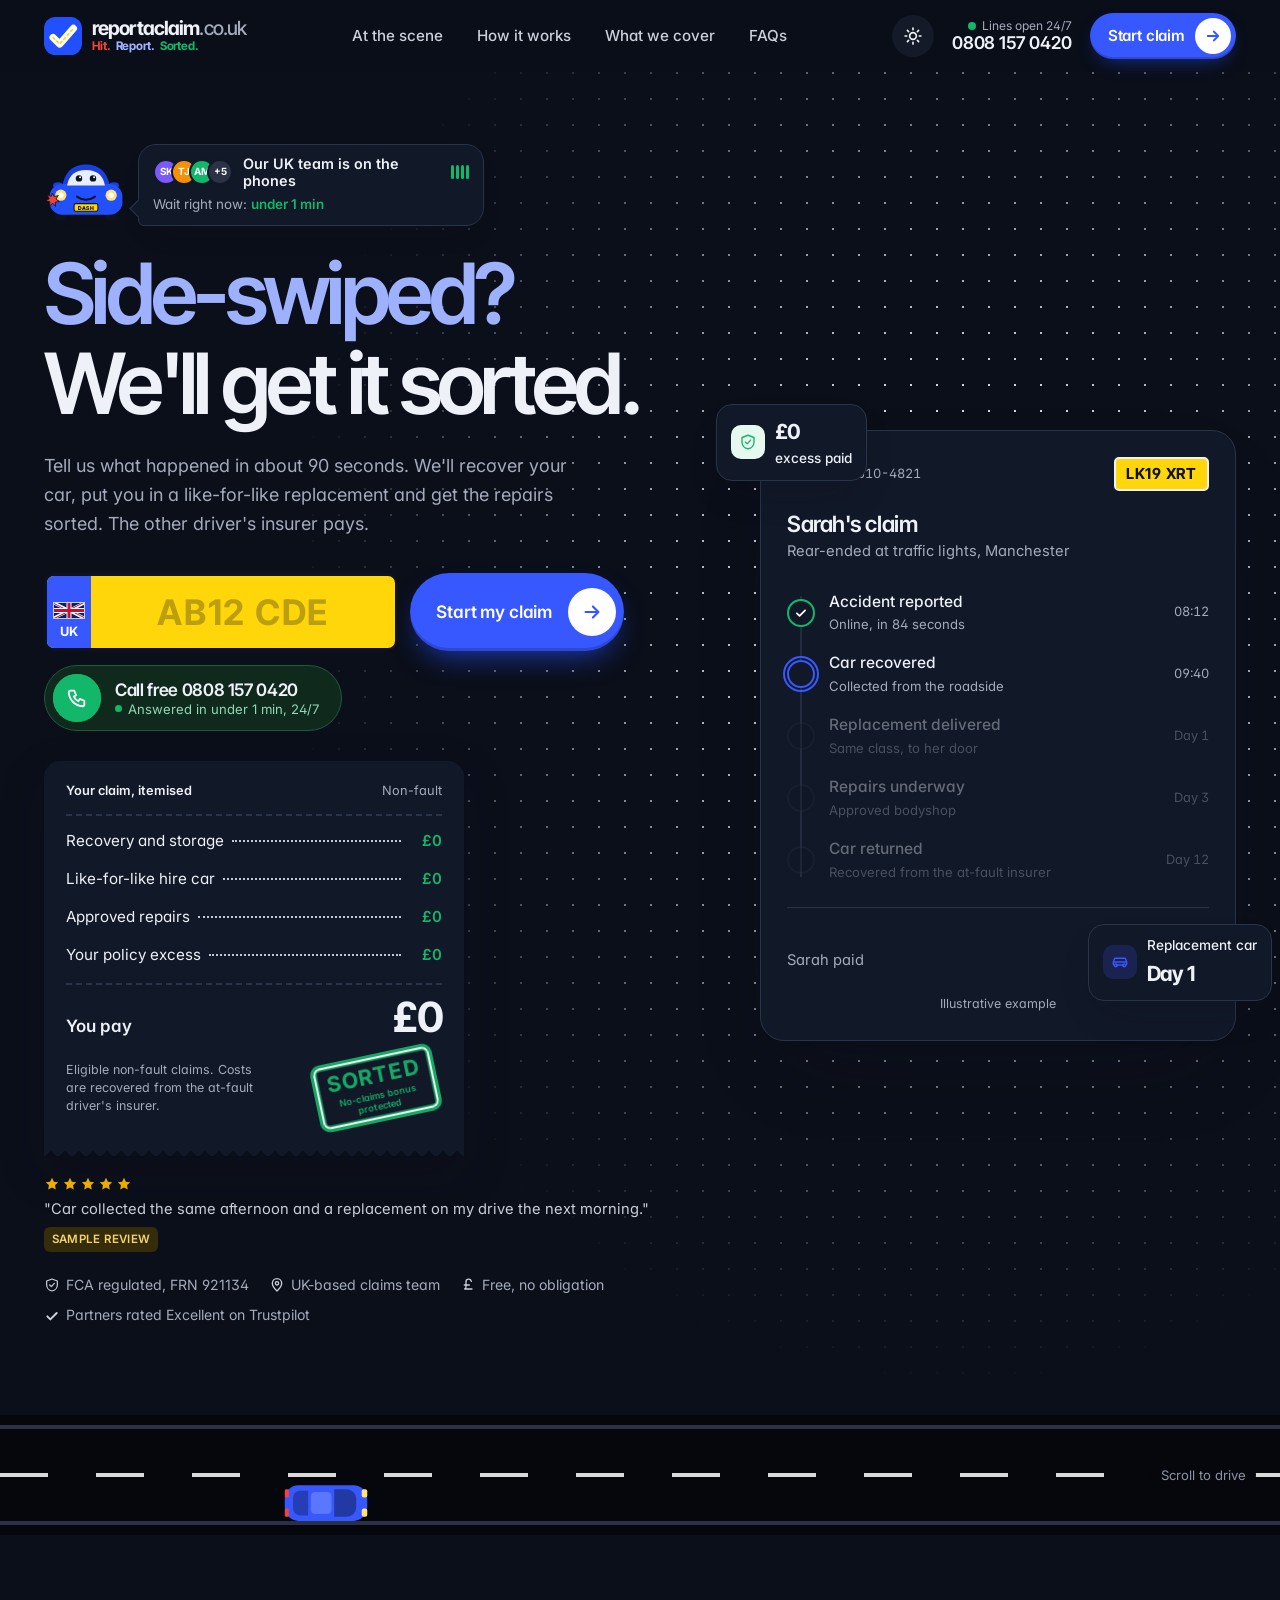
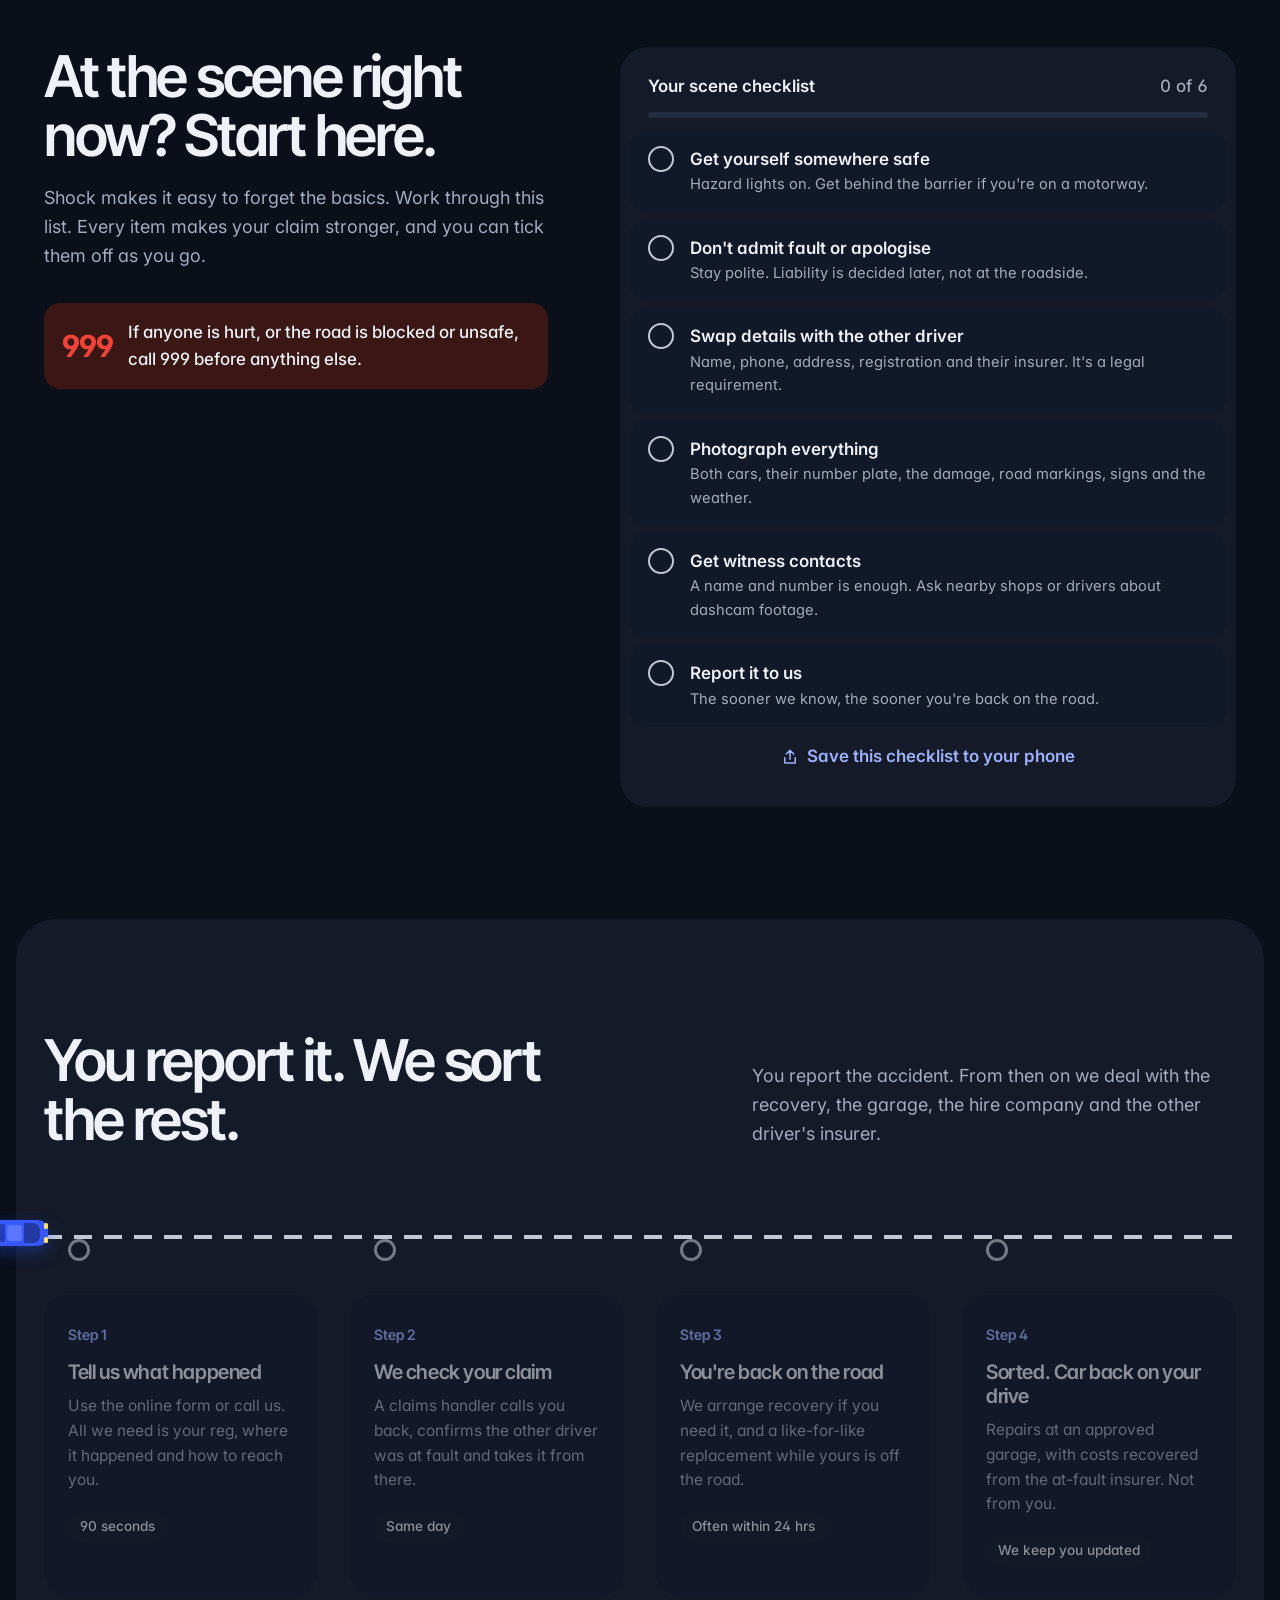
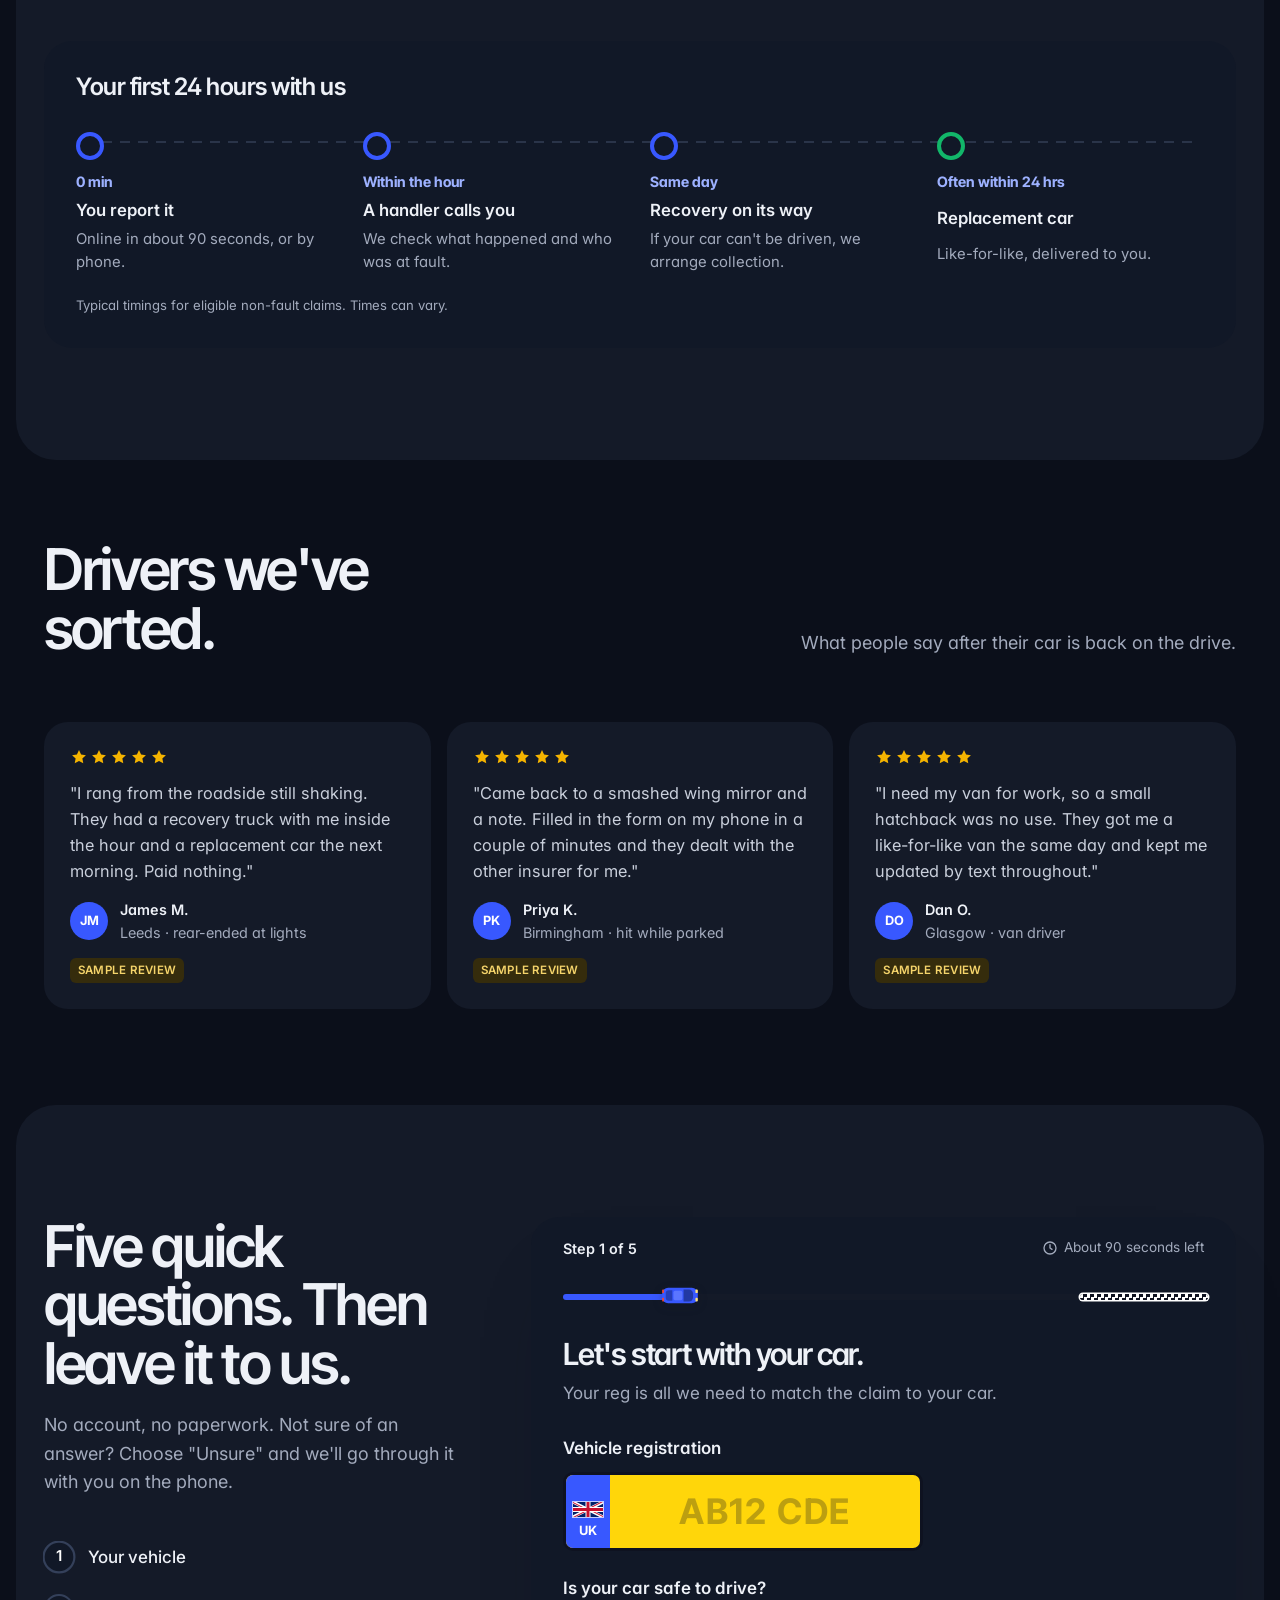
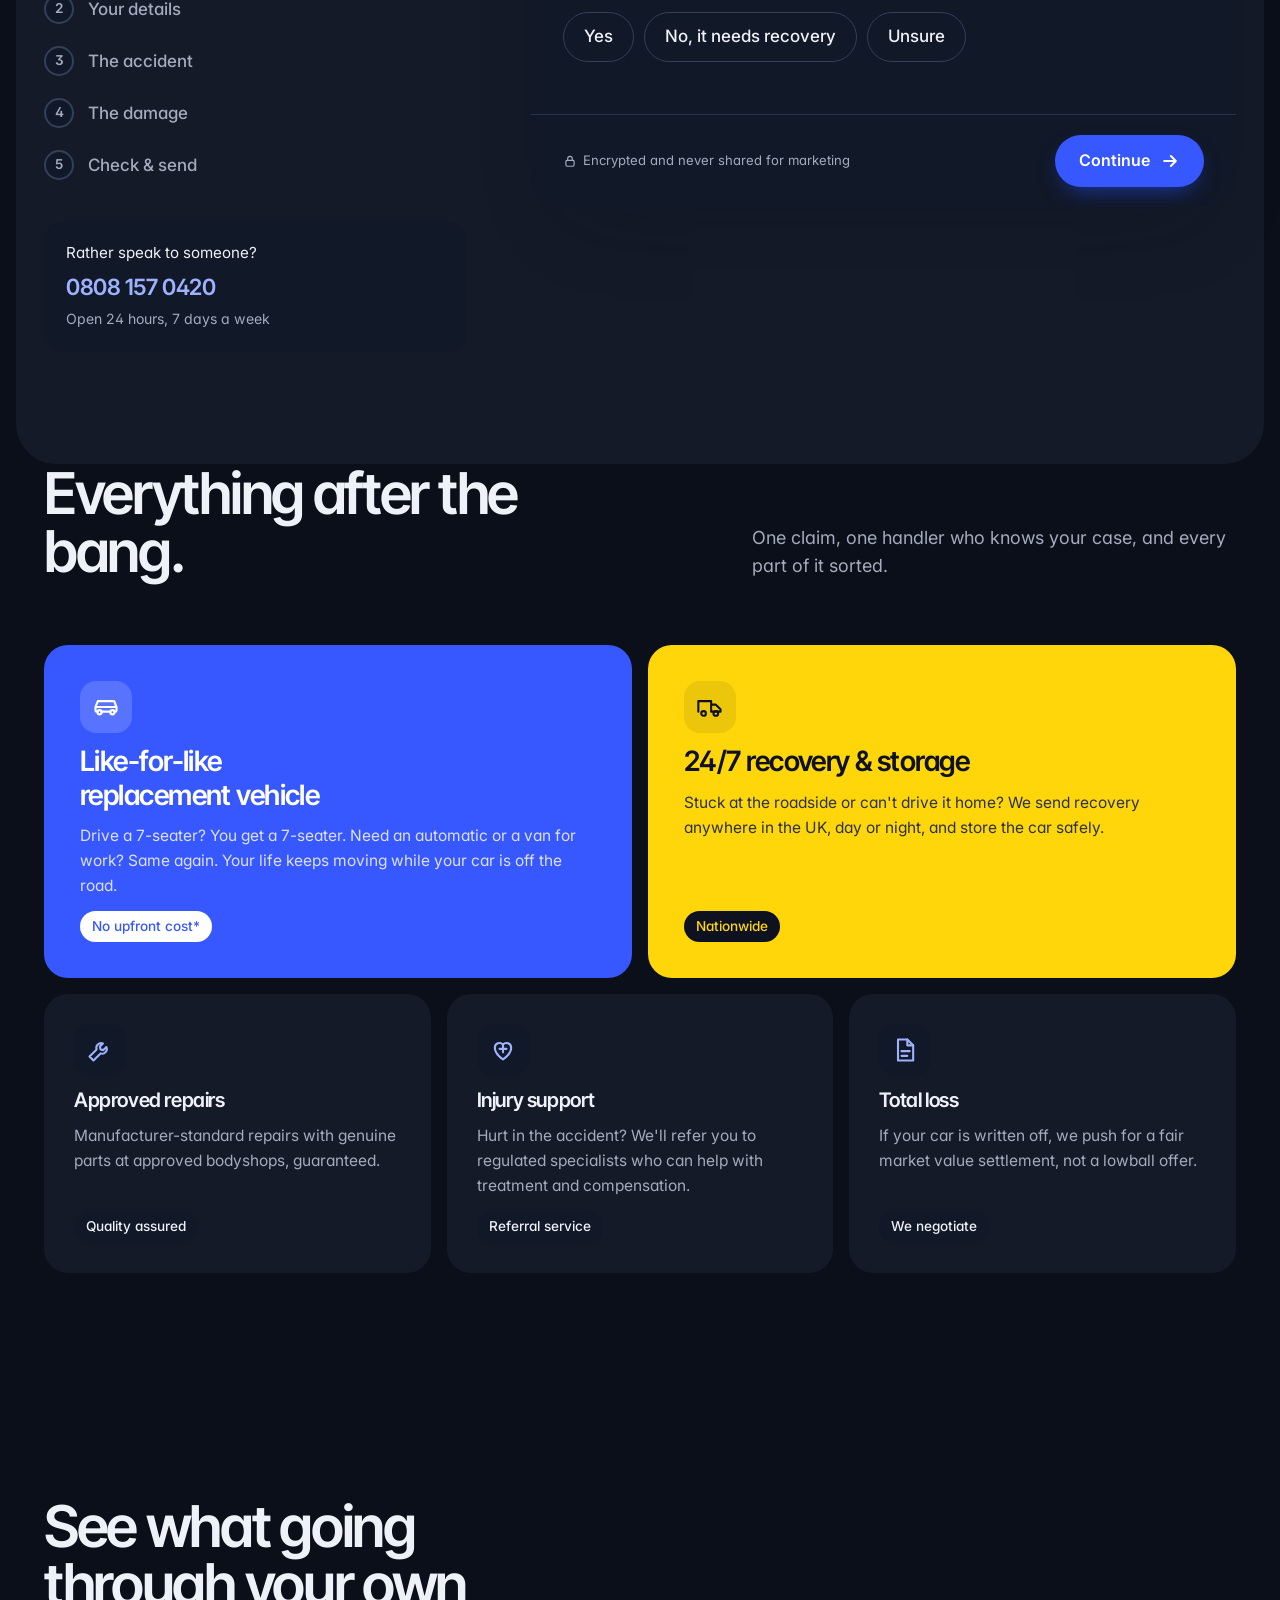
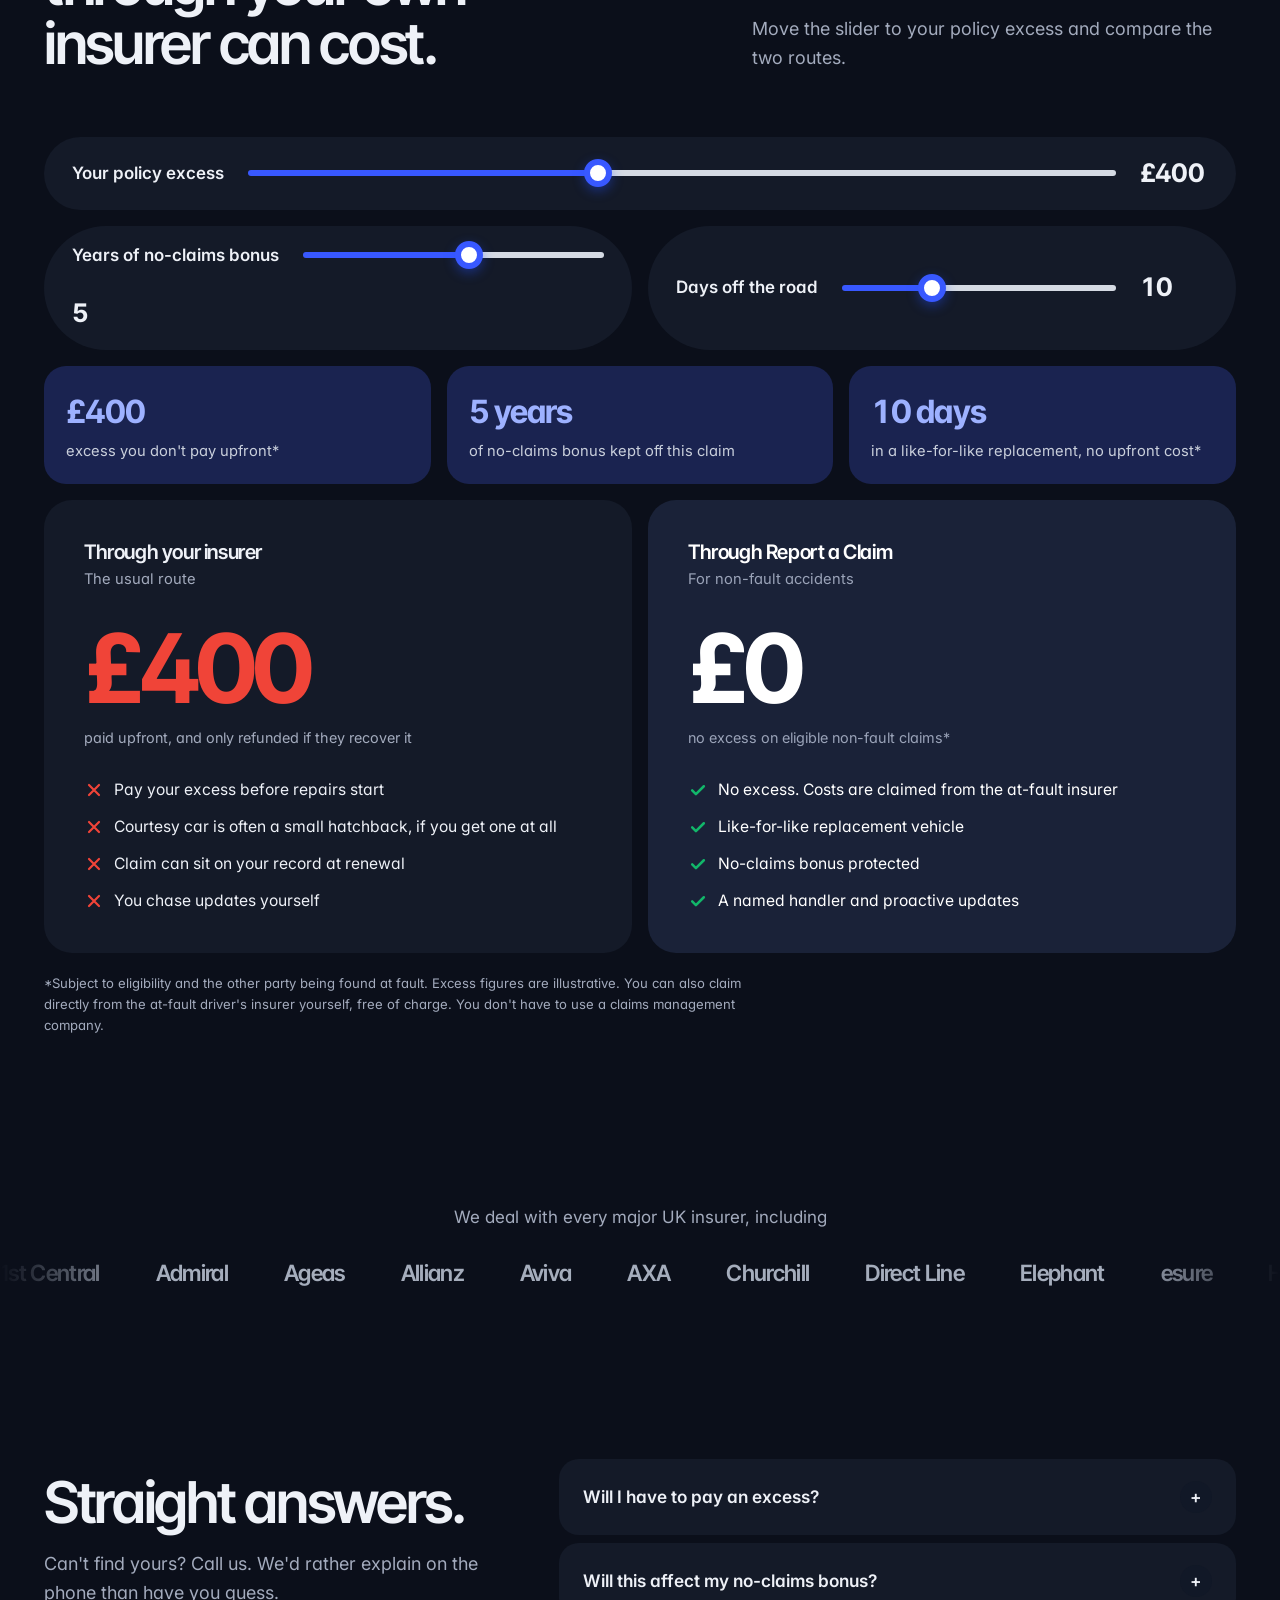
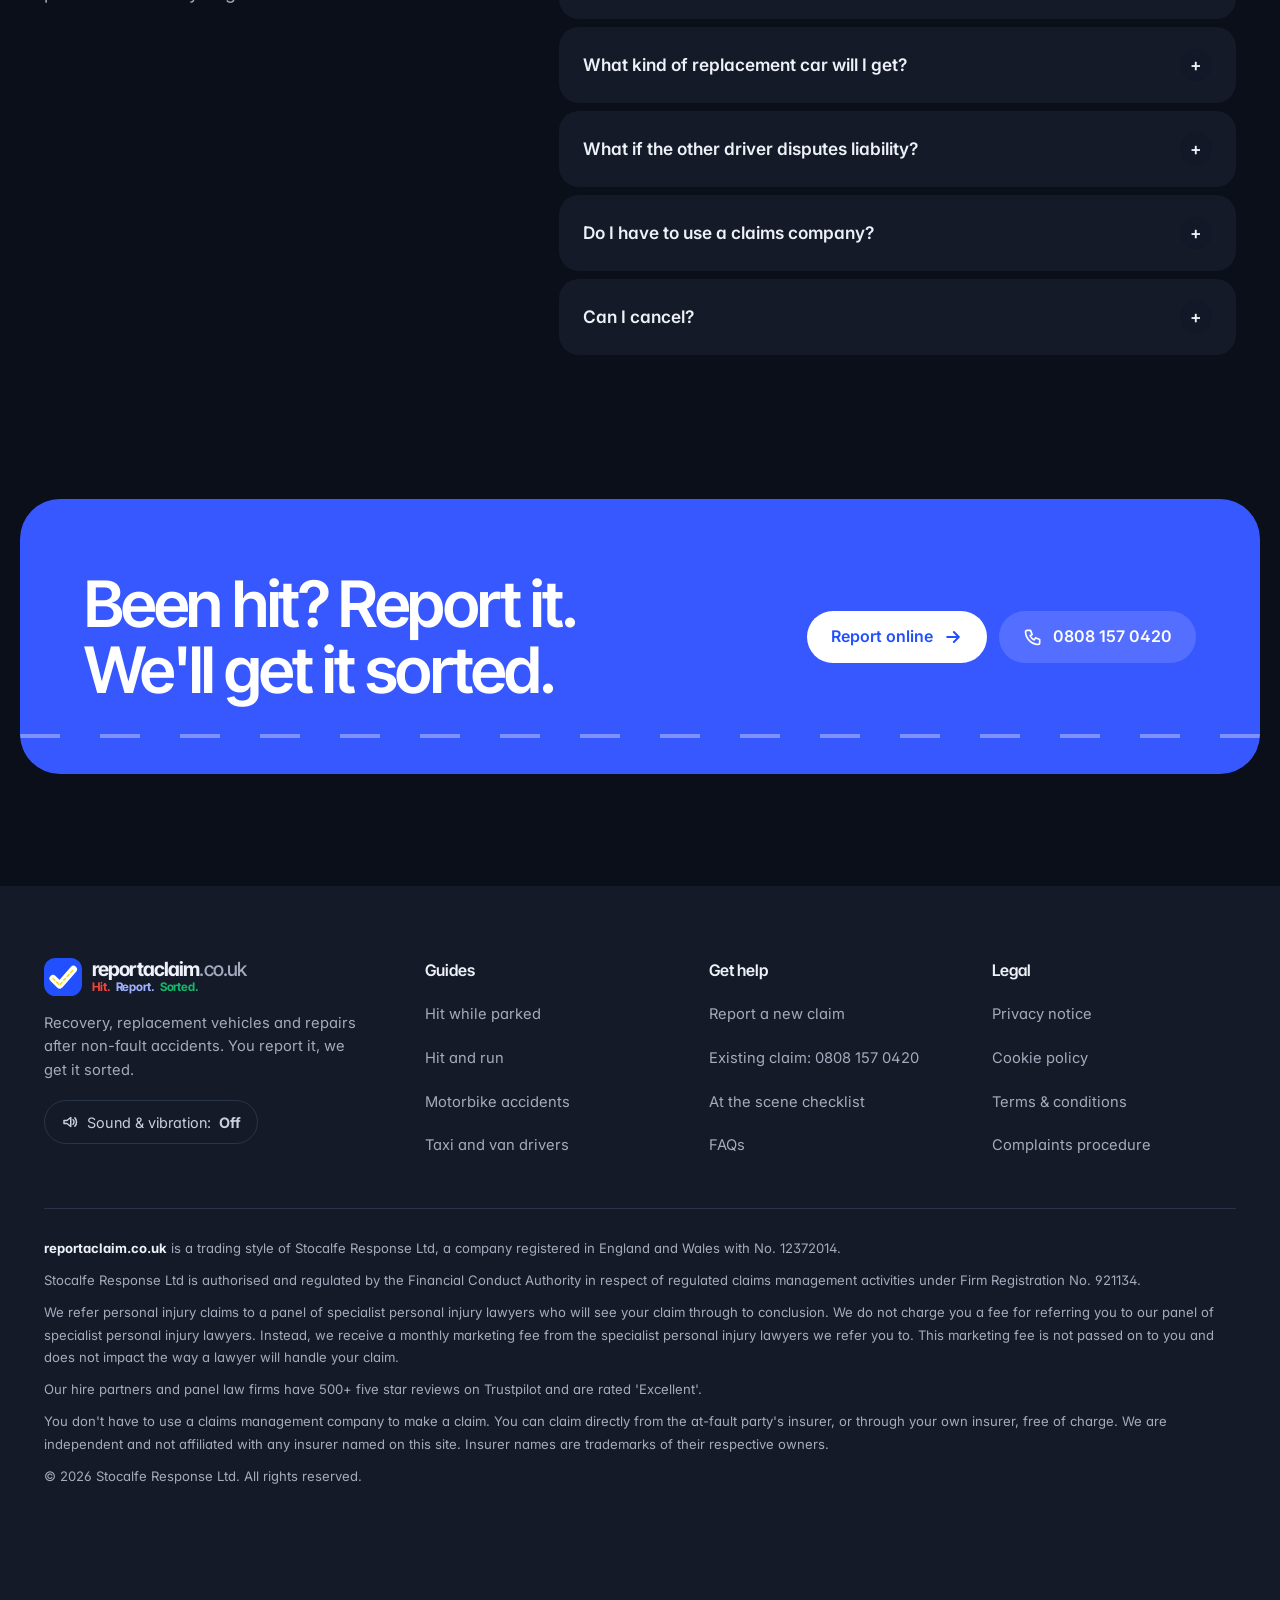
==== commit 444c75a8: "Add sample reviews for testing Three review cards above the claim form (swipeable on phones) and a o" ====
--- a/index.html
+++ b/index.html
@@ -281,7 +281,7 @@
 
 /* How it works: a route the car drives as you scroll */
 #how{background:var(--soft);border-radius:40px;margin:0 16px}
-#how+.claim-sec{margin-top:16px}
+#how+.claim-sec,.reviews+.claim-sec{margin-top:16px}
 .route{position:relative;--p:0}
 .route-line{position:absolute;left:0;right:0;top:22px;height:4px;border-radius:4px;background:repeating-linear-gradient(90deg,#C3C9D4 0 18px,transparent 18px 30px)}
 .route-fill{position:absolute;left:0;top:0;bottom:0;width:calc(var(--p)*100%);background:var(--blue);border-radius:4px}
@@ -542,6 +542,29 @@
   .sheet .grab{display:none}
   .dock{right:22px;bottom:22px}
   .dock-dash{width:96px;height:80px}
+}
+
+/* Reviews. TODO: the sample reviews are placeholders for testing; replace with genuine reviews before launch */
+.reviews{padding:80px 0}
+.rv-grid{display:grid;grid-template-columns:repeat(3,1fr);gap:16px;list-style:none}
+.rv-card{display:flex;flex-direction:column;gap:14px;background:var(--soft);border-radius:24px;padding:26px}
+.stars{display:flex;gap:2px;color:#F5B400}
+.stars svg{width:18px;height:18px}
+.rv-card blockquote{font-size:1.02rem;color:var(--ink-2)}
+.rv-who{display:flex;align-items:center;gap:12px;margin-top:auto;font-size:.9rem;color:var(--muted)}
+.rv-who i{flex:none;width:38px;height:38px;border-radius:50%;display:grid;place-items:center;font-style:normal;font-weight:700;font-size:.8rem;color:#fff;background:var(--blue)}
+.rv-who b{display:block;color:var(--ink);font-weight:600}
+.sample{align-self:flex-start;font-size:.72rem;font-weight:600;letter-spacing:.02em;text-transform:uppercase;padding:3px 8px;border-radius:6px;background:#FFF7D6;color:#7A5B00}
+[data-theme=dark] .sample{background:#352C0C;color:#F5D46B}
+.hero-quote{display:flex;flex-wrap:wrap;align-items:center;gap:6px 10px;margin-top:30px;font-size:.92rem;color:var(--ink-2)}
+.hero-quote .stars svg{width:16px;height:16px}
+@media (max-width:1000px){.rv-grid{grid-template-columns:1fr 1fr}}
+@media (max-width:680px){
+  .reviews{padding:56px 0}
+  /* Swipe through the reviews instead of stacking them */
+  .rv-grid{display:flex;overflow-x:auto;scroll-snap-type:x mandatory;margin:0 -16px;padding:0 16px 6px;scrollbar-width:none}
+  .rv-grid::-webkit-scrollbar{display:none}
+  .rv-card{flex:0 0 84%;scroll-snap-align:center}
 }
 
 /* Trust row + wait time */
@@ -851,6 +874,7 @@
   <symbol id="i-heart" viewBox="0 0 24 24" fill="none" stroke="currentColor" stroke-width="1.8" stroke-linecap="round" stroke-linejoin="round"><path d="M12 20s-7-4.4-7-10a4 4 0 017-2.6A4 4 0 0119 10c0 5.6-7 10-7 10z"/><path d="M9 11h6M12 8v6"/></symbol>
   <symbol id="i-file" viewBox="0 0 24 24" fill="none" stroke="currentColor" stroke-width="1.8" stroke-linecap="round" stroke-linejoin="round"><path d="M6 3h8l5 5v13H6z"/><path d="M14 3v5h5M9 13h7M9 17h5"/></symbol>
   <symbol id="i-shield" viewBox="0 0 24 24" fill="none" stroke="currentColor" stroke-width="1.8" stroke-linecap="round" stroke-linejoin="round"><path d="M12 3l8 3v6c0 4.5-3.4 8.3-8 9-4.6-.7-8-4.5-8-9V6z"/><path d="M8.5 12l2.5 2.5 4.5-5"/></symbol>
+  <symbol id="i-star" viewBox="0 0 24 24" fill="currentColor"><path d="M12 2.8l2.8 5.9 6.4.8-4.7 4.4 1.2 6.4L12 17.2l-5.7 3.1 1.2-6.4L2.8 9.5l6.4-.8z"/></symbol>
   <symbol id="i-moon" viewBox="0 0 24 24" fill="none" stroke="currentColor" stroke-width="2" stroke-linecap="round" stroke-linejoin="round"><path d="M20 14.5A8 8 0 019.5 4a8 8 0 1010.5 10.5z"/></symbol>
   <symbol id="i-sun" viewBox="0 0 24 24" fill="none" stroke="currentColor" stroke-width="2" stroke-linecap="round"><circle cx="12" cy="12" r="4"/><path d="M12 2.5v2M12 19.5v2M2.5 12h2M19.5 12h2M5.3 5.3l1.4 1.4M17.3 17.3l1.4 1.4M5.3 18.7l1.4-1.4M17.3 6.7l1.4-1.4"/></symbol>
   <symbol id="i-camera" viewBox="0 0 24 24" fill="none" stroke="currentColor" stroke-width="2" stroke-linecap="round" stroke-linejoin="round"><path d="M4 8h3l2-3h6l2 3h3v11H4z"/><circle cx="12" cy="13" r="3.5"/></symbol>
@@ -955,6 +979,8 @@
           <div class="stamp" aria-label="Sorted. No-claims bonus protected"><b>Sorted</b><small>No-claims bonus<br>protected</small></div>
         </div>
       </div>
+      <!-- TODO: sample review for testing; replace with a genuine one before launch -->
+      <p class="hero-quote" data-sample><span class="stars" role="img" aria-label="5 out of 5 stars"><svg aria-hidden="true"><use href="#i-star"/></svg><svg aria-hidden="true"><use href="#i-star"/></svg><svg aria-hidden="true"><use href="#i-star"/></svg><svg aria-hidden="true"><use href="#i-star"/></svg><svg aria-hidden="true"><use href="#i-star"/></svg></span><span>"Car collected the same afternoon and a replacement on my drive the next morning."</span><span class="sample">Sample review</span></p>
       <div class="trust">
         <span><svg aria-hidden="true"><use href="#i-shield"/></svg>FCA regulated, FRN 921134</span>
         <span><svg aria-hidden="true"><use href="#i-pin"/></svg>UK-based claims team</span>
@@ -1047,6 +1073,36 @@
       </ol>
       <p class="d1-note">Typical timings for eligible non-fault claims. Times can vary.</p>
     </div>
+  </div>
+</section>
+
+<!-- REVIEWS. TODO: sample reviews for testing; replace with genuine reviews before launch -->
+<section class="reviews" aria-labelledby="rv-title" data-sample>
+  <div class="wrap">
+    <div class="sec-head rv">
+      <div><h2 id="rv-title">Drivers we've sorted.</h2></div>
+      <p class="lede">What people say after their car is back on the drive.</p>
+    </div>
+    <ul class="rv-grid rv">
+      <li class="rv-card">
+        <span class="stars" role="img" aria-label="5 out of 5 stars"><svg aria-hidden="true"><use href="#i-star"/></svg><svg aria-hidden="true"><use href="#i-star"/></svg><svg aria-hidden="true"><use href="#i-star"/></svg><svg aria-hidden="true"><use href="#i-star"/></svg><svg aria-hidden="true"><use href="#i-star"/></svg></span>
+        <blockquote>"I rang from the roadside still shaking. They had a recovery truck with me inside the hour and a replacement car the next morning. Paid nothing."</blockquote>
+        <span class="rv-who"><i aria-hidden="true">JM</i><span><b>James M.</b>Leeds · rear-ended at lights</span></span>
+        <span class="sample">Sample review</span>
+      </li>
+      <li class="rv-card">
+        <span class="stars" role="img" aria-label="5 out of 5 stars"><svg aria-hidden="true"><use href="#i-star"/></svg><svg aria-hidden="true"><use href="#i-star"/></svg><svg aria-hidden="true"><use href="#i-star"/></svg><svg aria-hidden="true"><use href="#i-star"/></svg><svg aria-hidden="true"><use href="#i-star"/></svg></span>
+        <blockquote>"Came back to a smashed wing mirror and a note. Filled in the form on my phone in a couple of minutes and they dealt with the other insurer for me."</blockquote>
+        <span class="rv-who"><i aria-hidden="true">PK</i><span><b>Priya K.</b>Birmingham · hit while parked</span></span>
+        <span class="sample">Sample review</span>
+      </li>
+      <li class="rv-card">
+        <span class="stars" role="img" aria-label="5 out of 5 stars"><svg aria-hidden="true"><use href="#i-star"/></svg><svg aria-hidden="true"><use href="#i-star"/></svg><svg aria-hidden="true"><use href="#i-star"/></svg><svg aria-hidden="true"><use href="#i-star"/></svg><svg aria-hidden="true"><use href="#i-star"/></svg></span>
+        <blockquote>"I need my van for work, so a small hatchback was no use. They got me a like-for-like van the same day and kept me updated by text throughout."</blockquote>
+        <span class="rv-who"><i aria-hidden="true">DO</i><span><b>Dan O.</b>Glasgow · van driver</span></span>
+        <span class="sample">Sample review</span>
+      </li>
+    </ul>
   </div>
 </section>
 
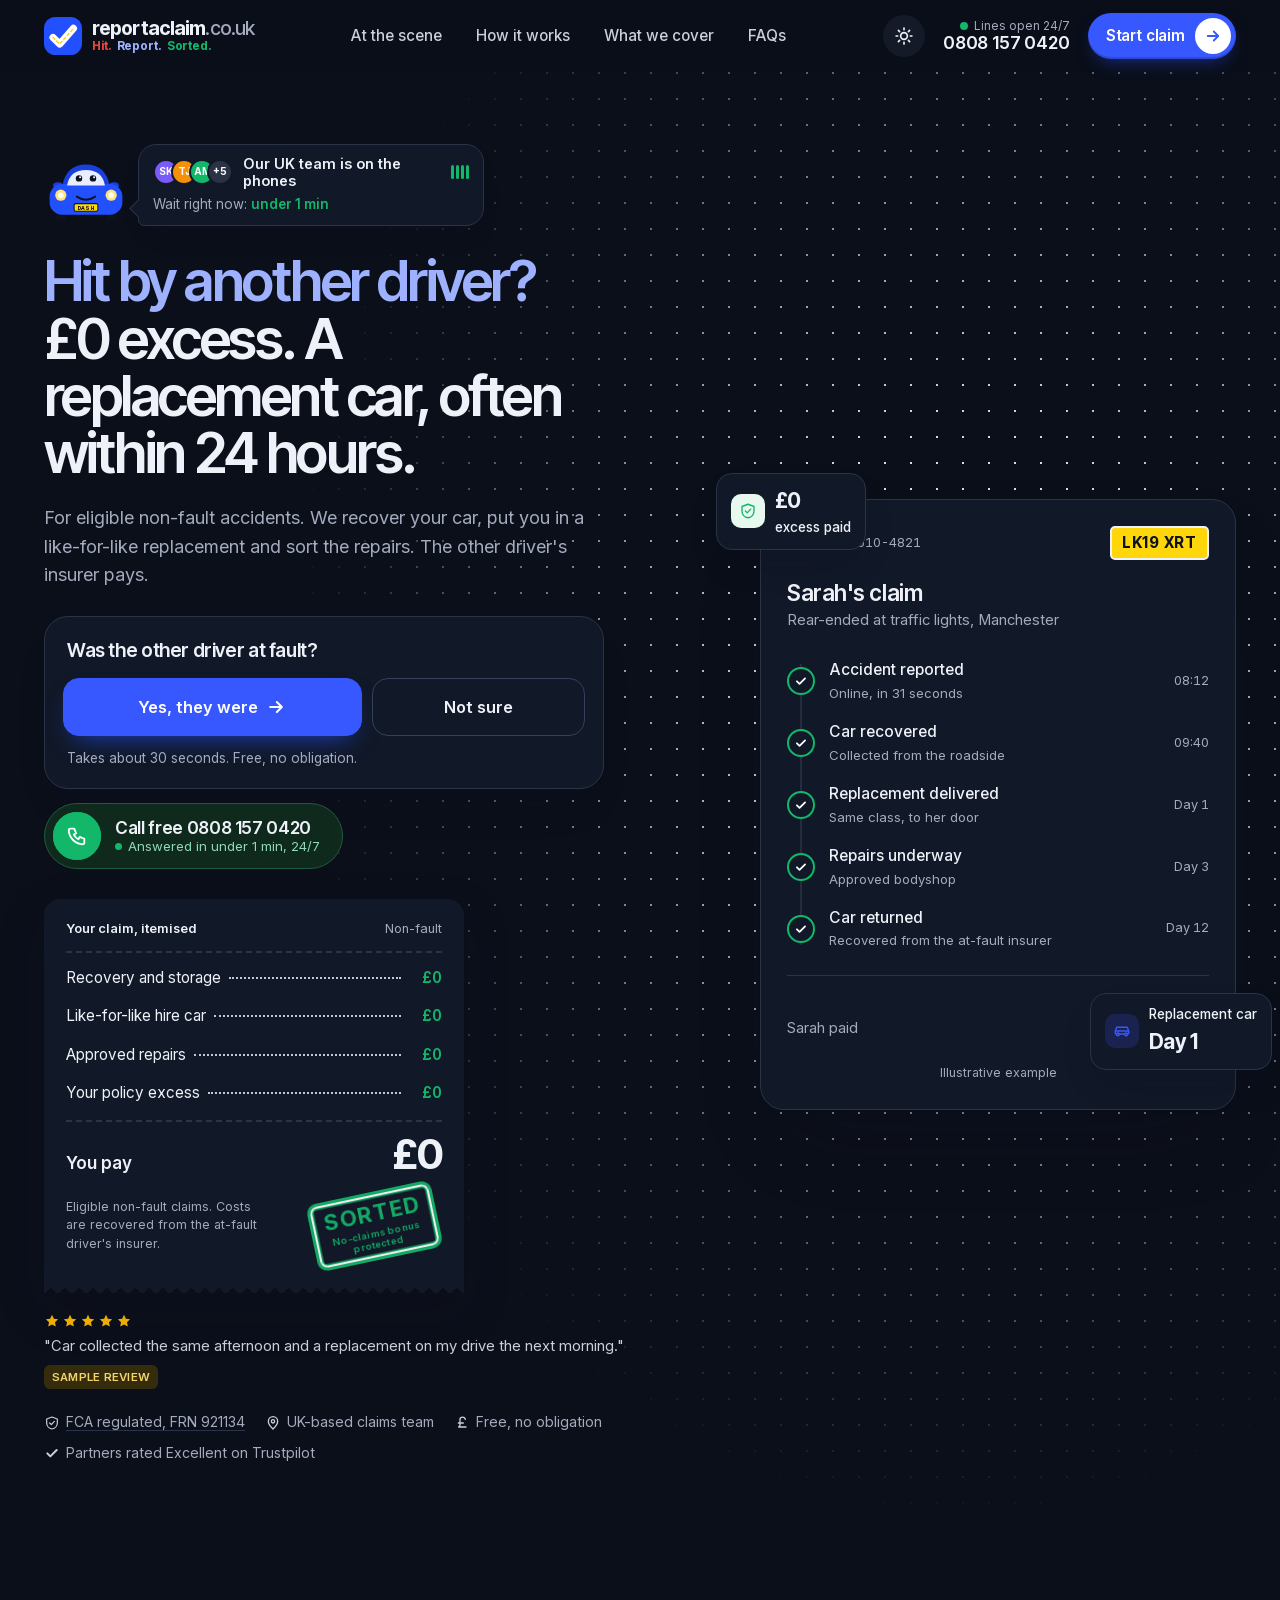
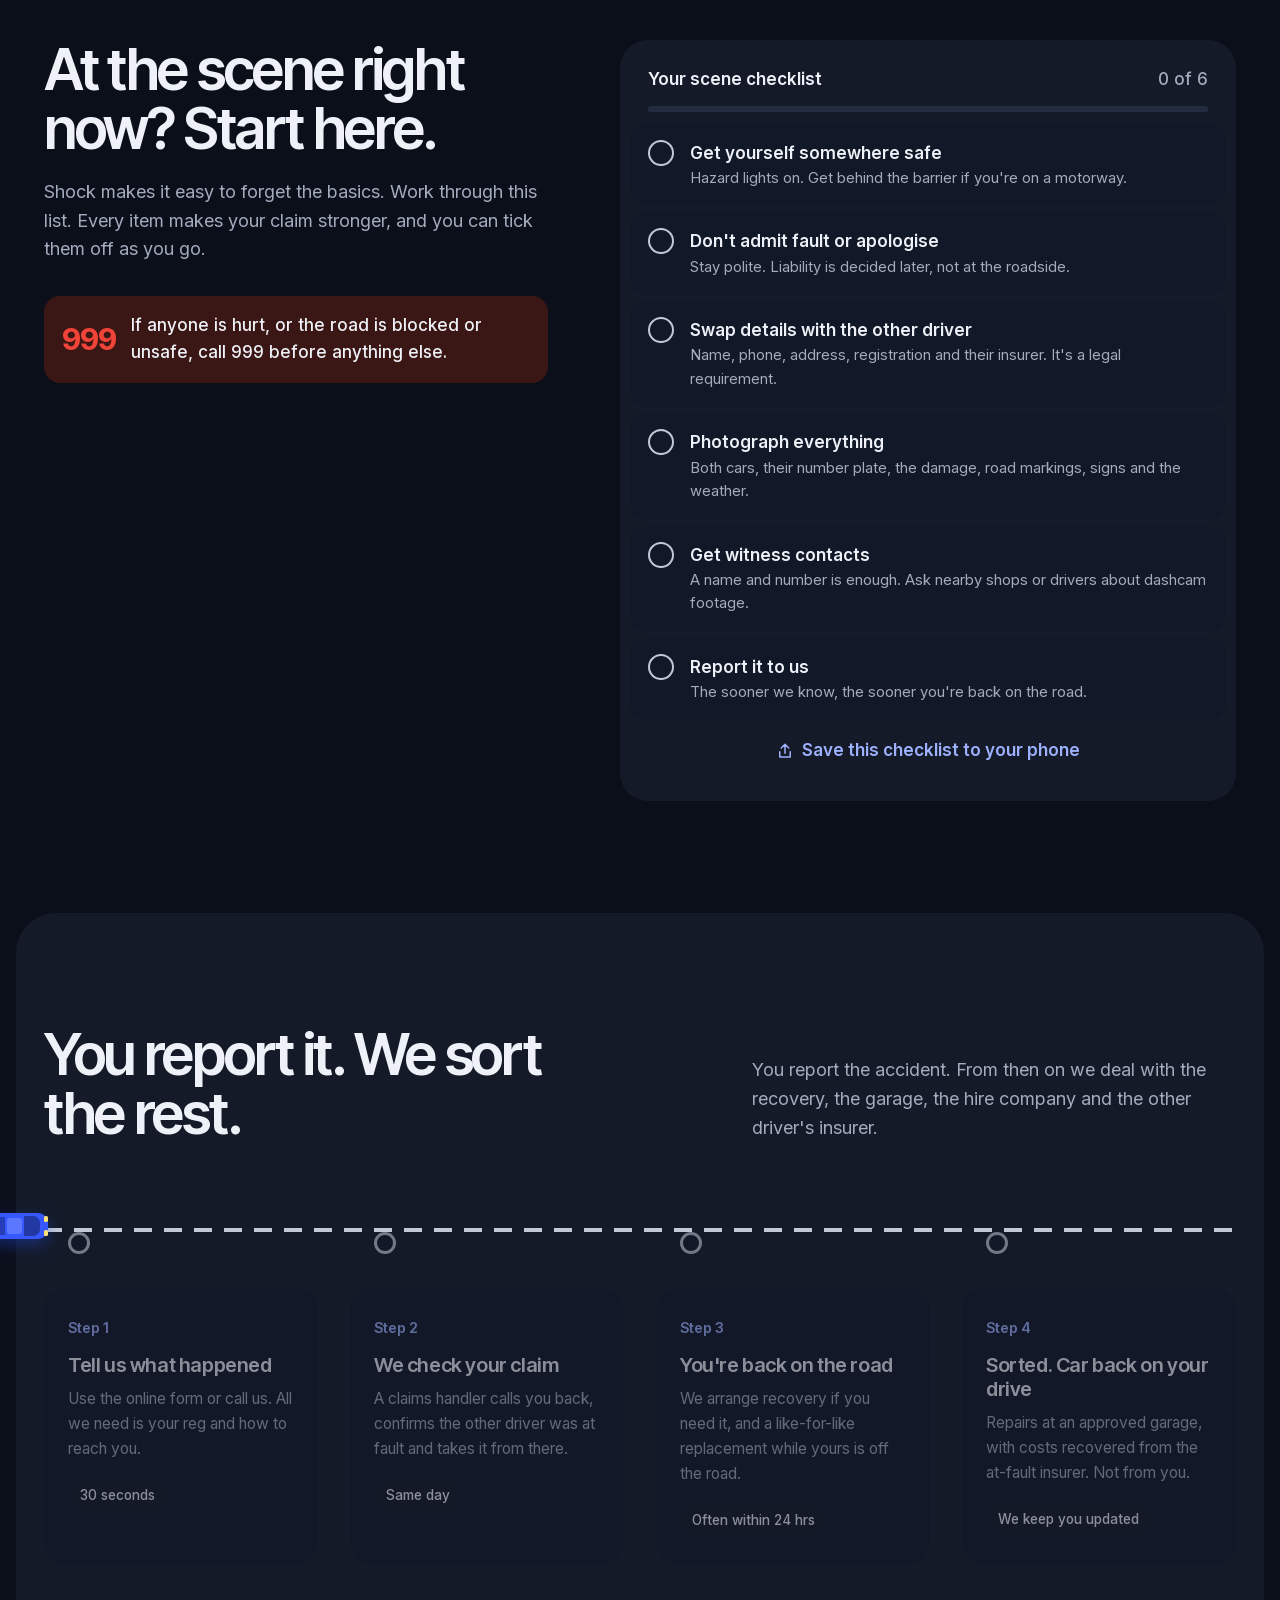
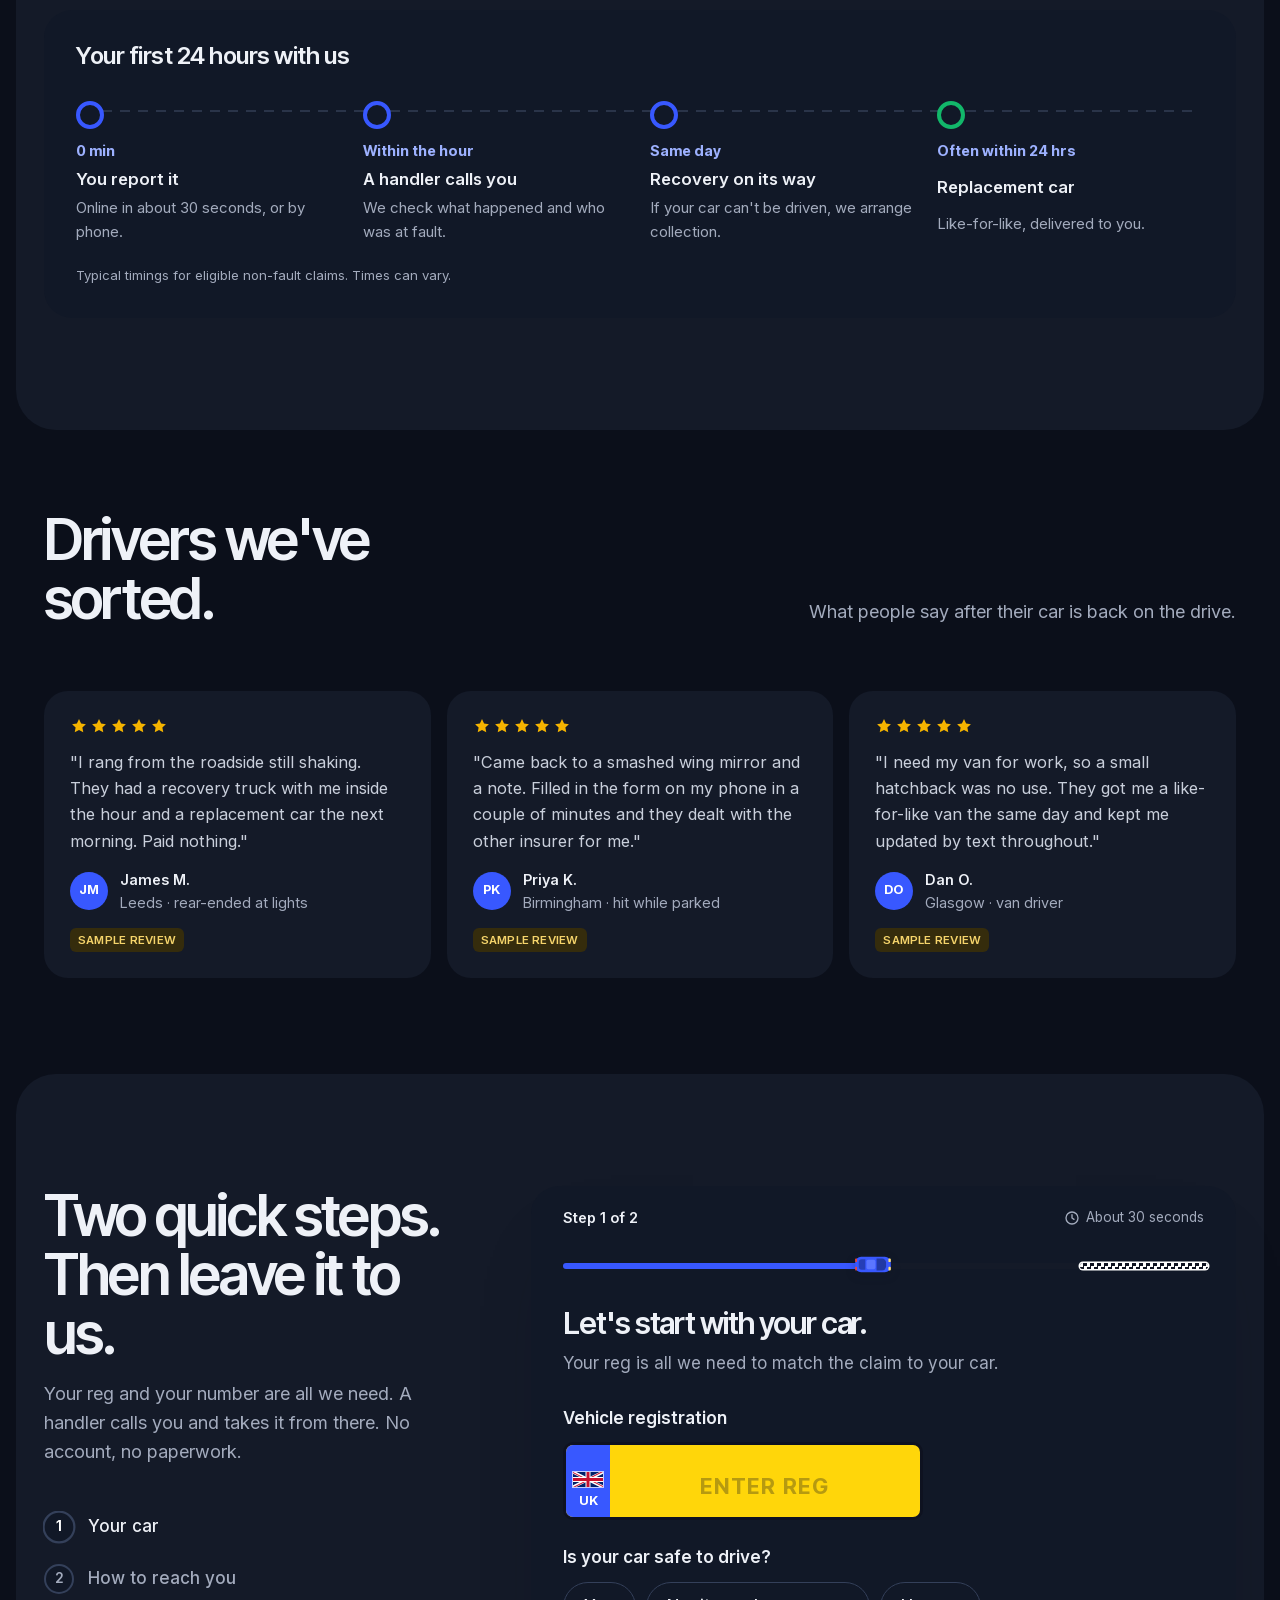
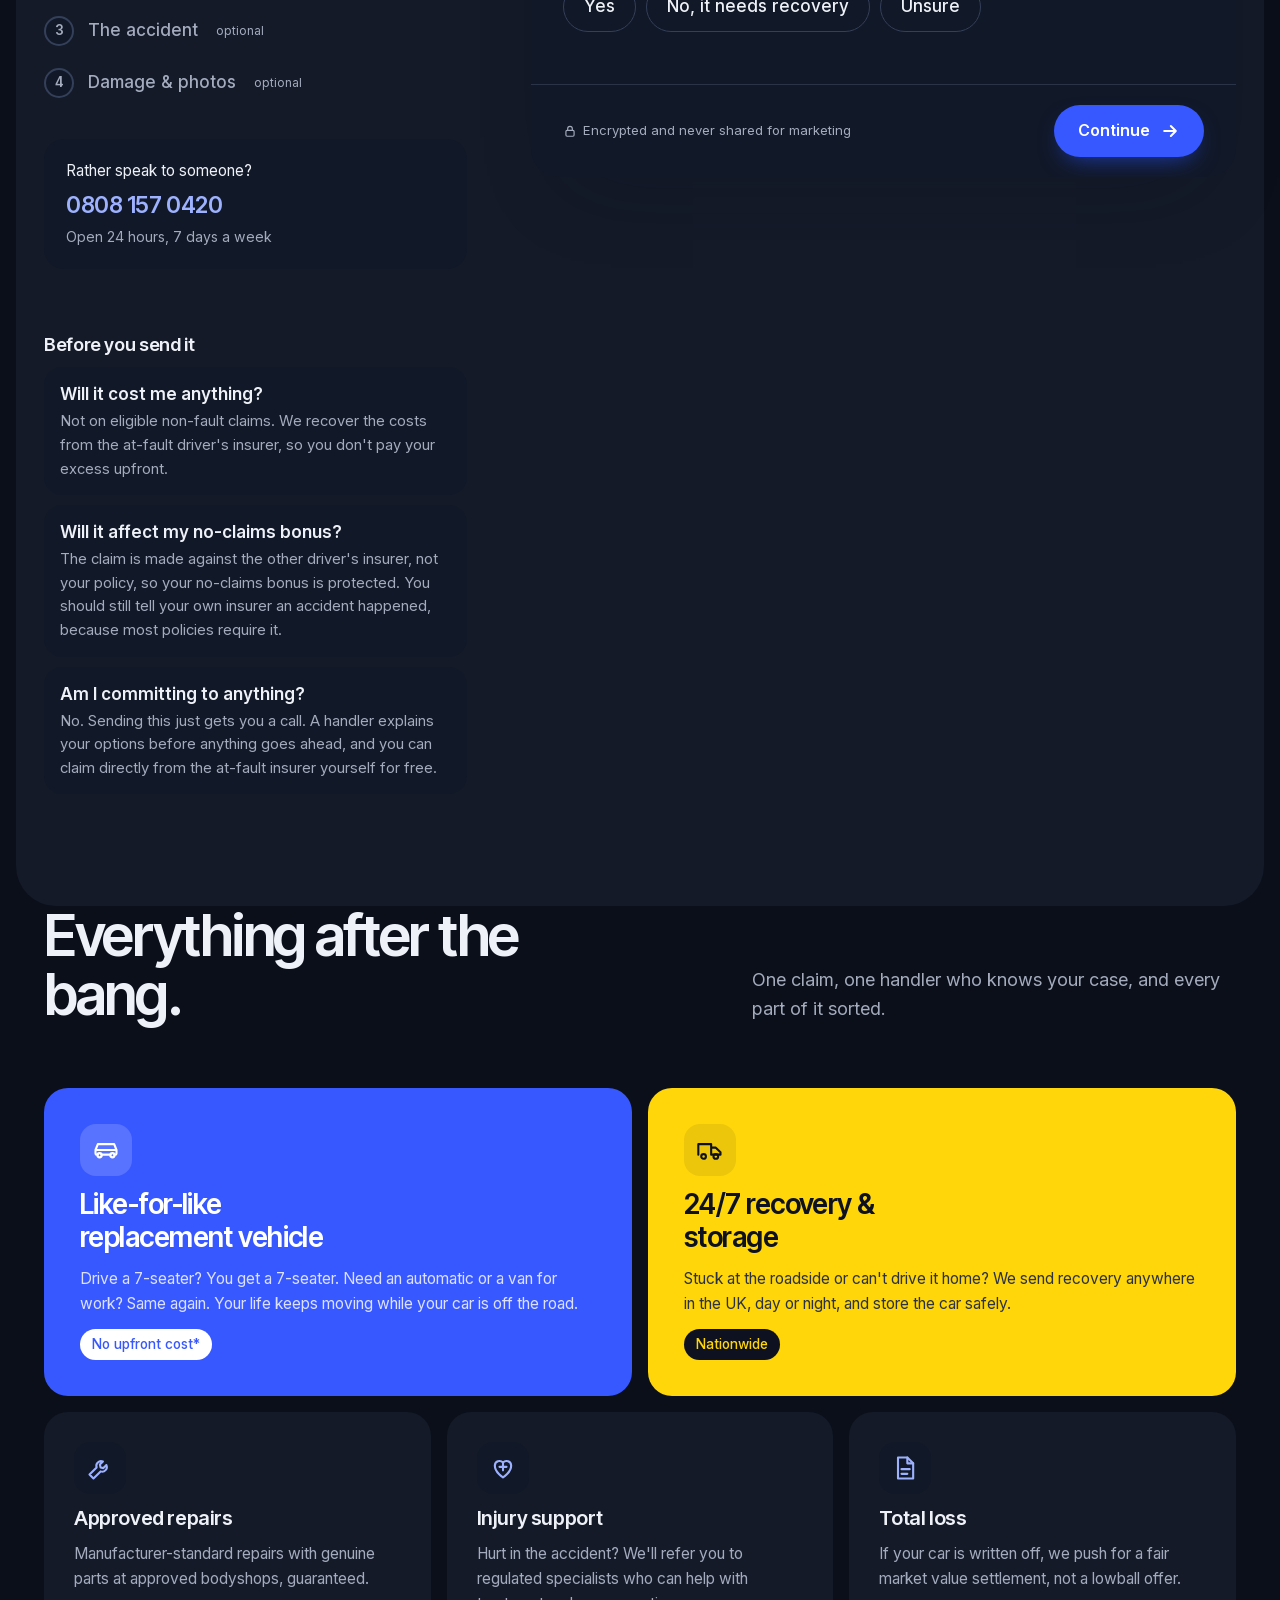
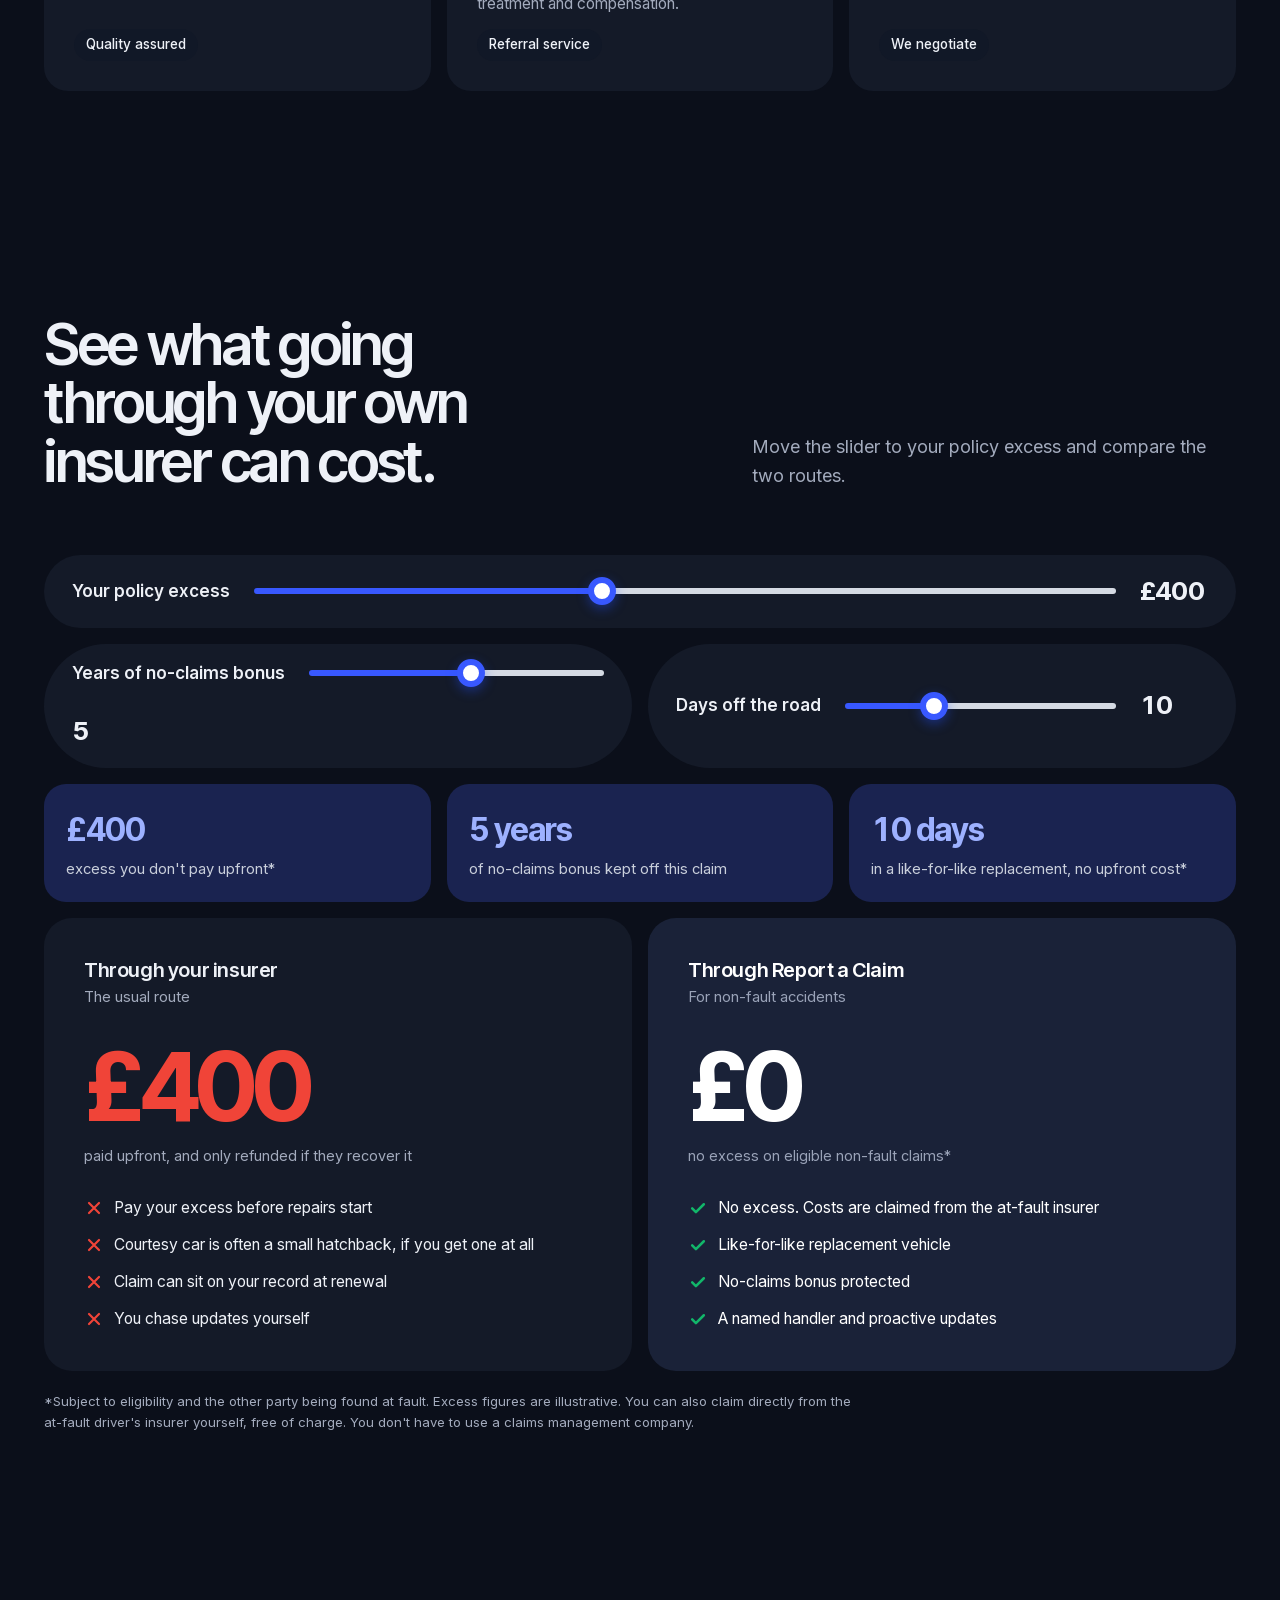
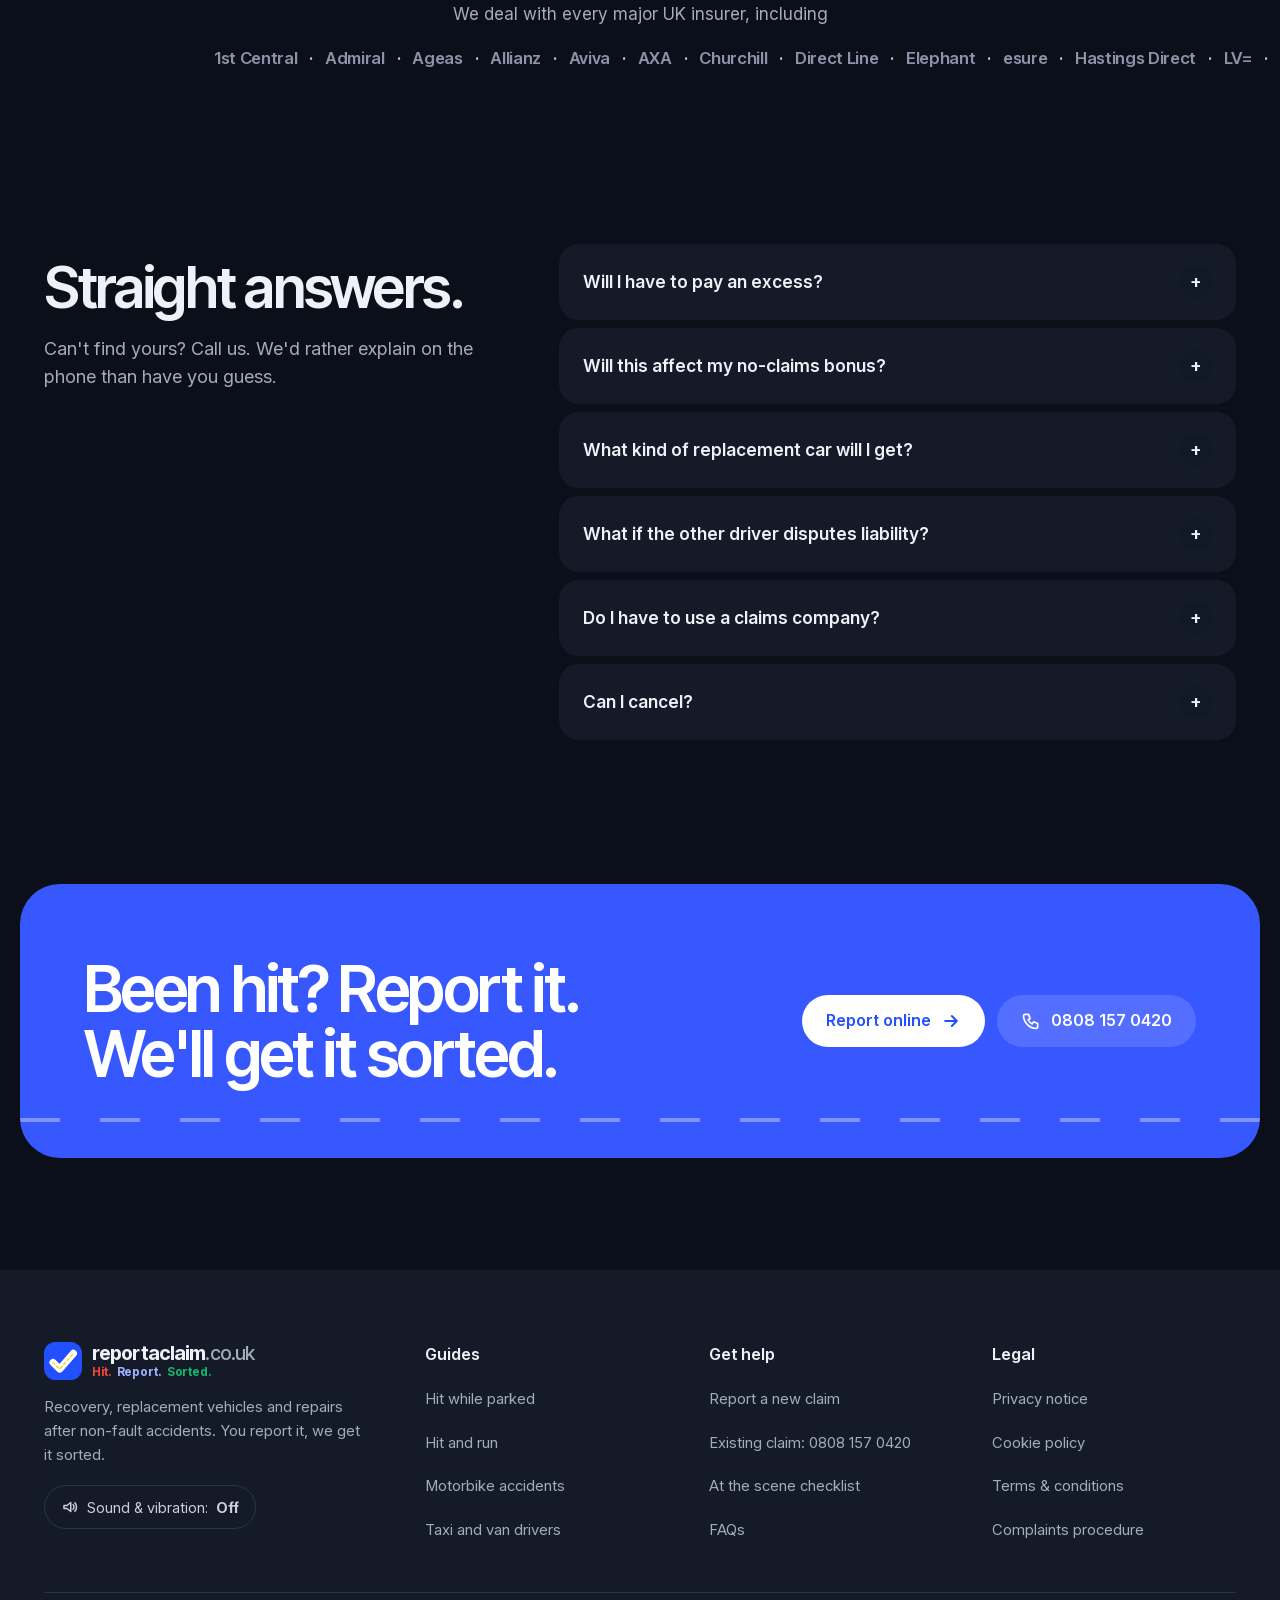
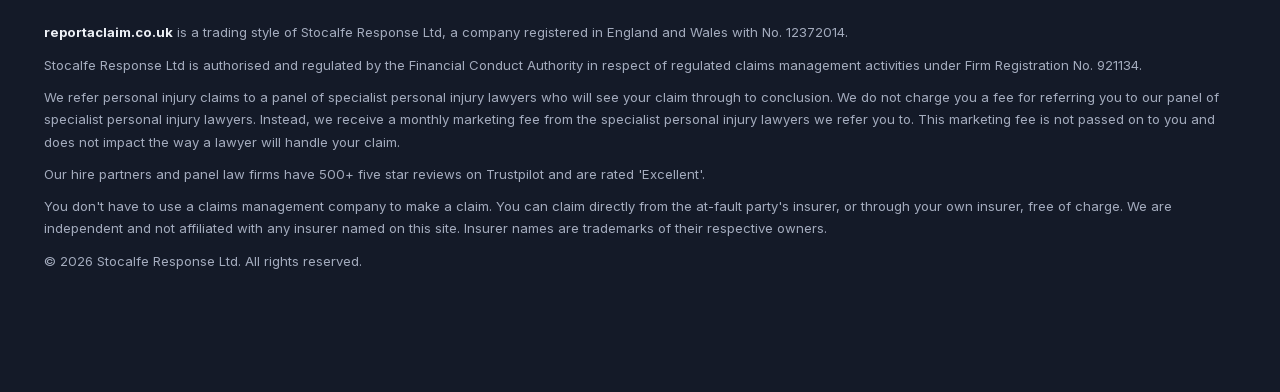
==== commit d918f96f: "Conversion overhaul: fast-lane form, call-first mobile bar, ad-matched headlines - Mobile bar: Call " ====
--- a/index.html
+++ b/index.html
@@ -4,7 +4,7 @@
 <meta charset="utf-8">
 <meta name="viewport" content="width=device-width, initial-scale=1">
 <title>Report a Claim | Hit. Report. Sorted.</title>
-<meta name="description" content="Hit by another driver? Report it in 90 seconds and we'll get it sorted: recovery, a like-for-like replacement car and repairs, with no excess on eligible claims.">
+<meta name="description" content="Hit by another driver? Report it in 30 seconds and we'll get it sorted: recovery, a like-for-like replacement car and repairs, with no excess on eligible claims.">
 <meta name="theme-color" content="#FFFFFF">
 <!-- TODO: switch canonical and og:url to https://reportaclaim.co.uk/ once the domain points here -->
 <link rel="canonical" href="https://report-a-claim.vercel.app/">
@@ -12,15 +12,17 @@
 <meta property="og:site_name" content="Report a Claim">
 <meta property="og:url" content="https://report-a-claim.vercel.app/">
 <meta property="og:title" content="Hit by another driver? Report it. We'll get it sorted.">
-<meta property="og:description" content="Report a non-fault accident in 90 seconds. Recovery, a like-for-like replacement car and repairs, with no excess on eligible claims.">
+<meta property="og:description" content="Report a non-fault accident in 30 seconds. Recovery, a like-for-like replacement car and repairs, with no excess on eligible claims.">
 <meta property="og:locale" content="en_GB">
 <meta name="twitter:card" content="summary">
 <script type="application/ld+json">{"@context":"https://schema.org","@type":"Organization","name":"Report a Claim","legalName":"Stocalfe Response Ltd","url":"https://report-a-claim.vercel.app/","telephone":"+448081570420","areaServed":"GB","slogan":"Hit. Report. Sorted.","contactPoint":{"@type":"ContactPoint","telephone":"+448081570420","contactType":"claims","areaServed":"GB","availableLanguage":"en-GB","hoursAvailable":{"@type":"OpeningHoursSpecification","dayOfWeek":["Monday","Tuesday","Wednesday","Thursday","Friday","Saturday","Sunday"],"opens":"00:00","closes":"23:59"}}}</script>
 <link rel="icon" href="data:image/svg+xml,%3Csvg xmlns='http://www.w3.org/2000/svg' viewBox='0 0 40 40'%3E%3Crect width='40' height='40' rx='12' fill='%232350FF'/%3E%3Cpath d='M9.5 21.5l7 7L31 12' fill='none' stroke='%23fff' stroke-width='7.5' stroke-linecap='round' stroke-linejoin='round'/%3E%3Cpath d='M9.5 21.5l7 7L31 12' fill='none' stroke='%23FFD60A' stroke-width='1.6' stroke-linecap='round' stroke-dasharray='2.6 2.9'/%3E%3C/svg%3E">
-<link rel="preconnect" href="https://fonts.googleapis.com">
-<link rel="preconnect" href="https://fonts.gstatic.com" crossorigin>
-<link href="https://fonts.googleapis.com/css2?family=Inter+Tight:wght@500..700&family=Inter:wght@400..700&display=swap" rel="stylesheet">
+<link rel="preload" href="fonts/inter-tight-latin.woff2" as="font" type="font/woff2" crossorigin>
+<link rel="preload" href="fonts/inter-latin.woff2" as="font" type="font/woff2" crossorigin>
 <style>
+/* Self-hosted Inter and Inter Tight (latin, variable). Google's copy is only a fallback for files opened from disk. */
+@font-face{font-family:"Inter";font-style:normal;font-weight:400 700;font-display:swap;src:url(fonts/inter-latin.woff2) format("woff2"),url(https://fonts.gstatic.com/s/inter/v20/UcC73FwrK3iLTeHuS_nVMrMxCp50SjIa1ZL7W0Q5nw.woff2) format("woff2")}
+@font-face{font-family:"Inter Tight";font-style:normal;font-weight:500 700;font-display:swap;src:url(fonts/inter-tight-latin.woff2) format("woff2"),url(https://fonts.gstatic.com/s/intertight/v9/NGSwv5HMAFg6IuGlBNMjxLsH8ahuQ2e8.woff2) format("woff2")}
 /* Fallback faces sized to Inter's metrics, so text doesn't jump when the web fonts arrive */
 @font-face{font-family:"Inter Fallback";src:local("Arial"),local("ArialMT"),local("Liberation Sans");size-adjust:105.9%;ascent-override:91.5%;descent-override:22.9%;line-gap-override:0%}
 @font-face{font-family:"Inter Tight Fallback";font-weight:500 700;src:local("Arial Bold"),local("Arial-BoldMT"),local("Liberation Sans Bold");size-adjust:94.8%;ascent-override:102.2%;descent-override:25.6%;line-gap-override:0%}
@@ -82,6 +84,8 @@
 nav.main a{text-decoration:none;color:var(--ink-2);padding:8px 14px;border-radius:999px;transition:background .2s}
 nav.main a:hover{background:var(--soft)}
 .top-cta{display:flex;align-items:center;gap:18px}
+.hdr-call{display:none;flex:none;width:42px;height:42px;border-radius:50%;background:#0A7A46;color:#fff;place-items:center}
+.hdr-call svg{width:20px;height:20px}
 .phone-link{display:flex;flex-direction:column;align-items:flex-end;text-decoration:none;line-height:1.15}
 .phone-link small{font-size:.75rem;color:var(--muted);display:flex;align-items:center;gap:6px}
 .phone-link strong{font-family:var(--display);font-weight:600;font-size:1.1rem;letter-spacing:-.01em}
@@ -95,18 +99,33 @@
 .hero{position:relative;padding:72px 0 64px}
 .hero::before{content:"";position:absolute;inset:0;background:radial-gradient(circle at 1px 1px,#D5DAE3 1px,transparent 1.5px) 0 0/26px 26px;-webkit-mask:radial-gradient(ellipse 70% 80% at 75% 40%,#000 20%,transparent 75%);mask:radial-gradient(ellipse 70% 80% at 75% 40%,#000 20%,transparent 75%);pointer-events:none}
 .hero .wrap{position:relative;display:grid;grid-template-columns:1.15fr .85fr;gap:72px;align-items:center}
-.hero h1{font-size:clamp(2.8rem,6.6vw,5.8rem);line-height:.98;letter-spacing:-.055em;margin-bottom:28px}
-.rot{display:block;position:relative;height:1.06em;overflow:hidden;color:var(--blue)}
-.rot span{position:absolute;left:0;top:0;white-space:nowrap;transform:translateY(110%);opacity:0;transition:transform .7s var(--ease),opacity .5s}
-.rot span.on{transform:none;opacity:1}
-.rot span.out{transform:translateY(-110%);opacity:0}
-.hero .lede{margin-bottom:34px}
-.reg-start{display:flex;flex-wrap:wrap;gap:12px;align-items:stretch;max-width:580px}
+.hero h1{font-size:clamp(2.3rem,4.4vw,4rem);line-height:1.02;letter-spacing:-.045em;margin-bottom:22px;max-width:16ch}
+.hero h1 .kw{display:block;color:var(--blue)}
+.hero .lede{margin-bottom:26px}
+
+/* Quick start: one tap on fault, one tap on when, then into the form */
+.quick{max-width:560px;background:#fff;border:1px solid var(--line);border-radius:24px;padding:18px;box-shadow:0 24px 50px -30px rgba(14,18,32,.35)}
+.q-label{font-family:var(--display);font-weight:600;font-size:1.2rem;letter-spacing:-.02em;margin:0 0 12px 4px}
+.q-label:focus{outline:none}
+.q-btns{display:grid;grid-template-columns:1.4fr 1fr;gap:10px}
+.q-btns.three{grid-template-columns:repeat(3,1fr)}
+.q-btn{display:flex;align-items:center;justify-content:center;gap:8px;min-height:58px;padding:0 12px;white-space:nowrap;border-radius:16px;border:1.5px solid #D5DAE3;background:#fff;font-weight:600;font-size:1.02rem;cursor:pointer;transition:border-color .2s,background .2s,transform .15s;-webkit-tap-highlight-color:transparent}
+.q-btn:hover{border-color:var(--ink-2)}
+.q-btn:active{transform:scale(.97)}
+.q-btn.main{background:var(--blue);border-color:var(--blue);color:#fff;box-shadow:0 12px 26px -12px rgba(35,80,255,.75)}
+.q-btn.main:hover{background:var(--blue-h)}
+.q-btn svg{width:20px;height:20px}
+.q-step[data-q="2"]{animation:in .35s var(--ease);margin-top:18px}
+.q-btns:has([aria-pressed=true]) .q-btn[aria-pressed=false]{opacity:.5}
+.q-btn[aria-pressed=true]:not(.main){border-color:var(--blue);background:var(--blue-soft)}
+.q-foot{margin:12px 0 0 4px;font-size:.85rem;color:var(--muted)}
+[data-theme=dark] .quick,[data-theme=dark] .q-btn:not(.main){background:var(--card)}
+[data-theme=dark] .q-btn:not(.main){border-color:#34405A}
 .plate{display:flex;align-items:stretch;border:3px solid var(--ink);border-radius:10px;overflow:hidden;background:var(--plate);flex:1 1 260px;transition:transform .2s var(--ease),box-shadow .2s}
 .plate .gb{background:var(--blue);color:#fff;width:44px;display:flex;flex-direction:column;align-items:center;justify-content:flex-end;padding:6px 0;font-weight:700;font-size:.8rem;gap:4px}
 .plate .gb .flag{width:30px;height:15px;outline:1px solid rgba(255,255,255,.7)}
 .plate input{flex:1;min-width:0;border:0;background:transparent;font-family:var(--display);font-weight:700;font-size:2.2rem;letter-spacing:.05em;text-transform:uppercase;text-align:center;padding:8px 10px;color:var(--ink)}
-.plate input::placeholder{color:rgba(14,18,32,.28)}
+.plate input::placeholder{color:rgba(14,18,32,.3);font-size:.62em;letter-spacing:.08em}
 .plate input:focus{outline:none}
 .plate:focus-within{box-shadow:0 0 0 5px rgba(35,80,255,.2);transform:translateY(-2px)}
 
@@ -139,8 +158,6 @@
 
 /* Start button: pill with a chip the car drives out of */
 .btn-start{position:relative;overflow:hidden;white-space:nowrap;display:inline-flex;align-items:center;justify-content:space-between;gap:16px;min-height:64px;padding:0 8px 0 26px;border:0;border-radius:999px;background:var(--blue);color:#fff;font-weight:600;font-size:1.08rem;letter-spacing:-.01em;text-decoration:none;cursor:pointer;box-shadow:0 14px 30px -12px rgba(35,80,255,.75),inset 0 -3px 0 rgba(0,0,0,.18);transition:transform .2s var(--ease),box-shadow .2s,background .2s;-webkit-tap-highlight-color:transparent}
-.btn-start::after{content:"";position:absolute;top:0;bottom:0;left:-40%;width:30%;background:linear-gradient(100deg,transparent,rgba(255,255,255,.35),transparent);transform:skewX(-20deg);animation:shine 5s ease-in-out infinite 1.5s}
-@keyframes shine{0%,70%{left:-40%}100%{left:130%}}
 .btn-start:hover{background:var(--blue-h);transform:translateY(-2px)}
 .btn-start:active{transform:scale(.98);box-shadow:0 6px 16px -8px rgba(35,80,255,.75),inset 0 -1px 0 rgba(0,0,0,.18)}
 .btn-start .chip-ic{position:relative;flex:none;width:48px;height:48px;border-radius:50%;background:#fff;color:var(--blue);display:grid;place-items:center;overflow:hidden;transition:width .3s var(--ease)}
@@ -154,14 +171,6 @@
 .btn-start.sm .chip-ic{width:36px;height:36px}
 .btn-start.sm .chip-ic svg{width:18px;height:18px}
 .btn-start.sm:hover .chip-ic{width:42px}
-.hero .reg-start .btn-start{flex:0 0 auto}
-
-
-
-/* Plate + start on one line */
-.reg-start{flex-wrap:nowrap}
-.reg-start .plate{flex:1 1 auto;min-width:0}
-.lbl-short{display:none}
 
 /* Call button */
 .call-btn{display:inline-flex;align-items:center;gap:14px;margin-top:14px;padding:8px 22px 8px 8px;min-height:64px;border-radius:999px;background:#E7F8EF;color:var(--ink);text-decoration:none;border:1.5px solid #B7E8D0;transition:transform .2s var(--ease),background .2s,border-color .2s;-webkit-tap-highlight-color:transparent}
@@ -198,22 +207,21 @@
 @keyframes stamp{0%{opacity:0;transform:rotate(-12deg) scale(2.2)}60%{opacity:1;transform:rotate(-12deg) scale(.94)}100%{opacity:.92;transform:rotate(-12deg) scale(1)}}
 
 /* Hero load sequence */
-.host,.hero h1,.hero .lede,.hero .reg-start,.hero .call-btn,.stage{animation:rise .8s var(--ease) both}
-.hero h1{animation-delay:.06s}.hero .lede{animation-delay:.14s}.hero .reg-start{animation-delay:.2s}.hero .call-btn{animation-delay:.26s}.hero .receipt{animation-delay:.3s}.stage{animation-delay:.3s}
+.host,.hero h1,.hero .lede,.hero .quick,.hero .call-btn,.stage{animation:rise .8s var(--ease) both}
+.hero h1{animation-delay:.06s}.hero .lede{animation-delay:.14s}.hero .quick{animation-delay:.2s}.hero .call-btn{animation-delay:.26s}.hero .receipt{animation-delay:.3s}.stage{animation-delay:.3s}
 @keyframes rise{from{opacity:0;transform:translateY(22px)}to{opacity:1;transform:none}}
 
 /* Tracker stage (tilts with the pointer) */
 .stage{position:relative;perspective:1200px}
 .tracker{position:relative;background:#fff;border:1px solid var(--line);border-radius:24px;padding:26px;box-shadow:0 40px 80px -30px rgba(14,18,32,.28),0 12px 24px -12px rgba(14,18,32,.12);transform:rotateX(var(--rx,0deg)) rotateY(var(--ry,0deg));transition:transform .25s var(--ease);transform-style:preserve-3d}
-.float{position:absolute;z-index:2;display:flex;align-items:center;gap:10px;background:#fff;border:1px solid var(--line);border-radius:16px;padding:10px 14px;font-size:.85rem;font-weight:500;box-shadow:0 18px 40px -16px rgba(14,18,32,.3);animation:bob 5s ease-in-out infinite}
+.float{position:absolute;z-index:2;display:flex;align-items:center;gap:10px;background:#fff;border:1px solid var(--line);border-radius:16px;padding:10px 14px;font-size:.85rem;font-weight:500;box-shadow:0 18px 40px -16px rgba(14,18,32,.3)}
 .float b{font-family:var(--display);font-size:1.3rem;font-weight:700;letter-spacing:-.03em}
 .float .ic{width:34px;height:34px;border-radius:10px;display:grid;place-items:center}
 .float .ic svg{width:18px;height:18px}
 .float.f1{top:-26px;left:-44px}
 .float.f1 .ic{background:#E7F8EF;color:var(--go)}
-.float.f2{bottom:40px;right:-36px;animation-delay:-2.5s}
+.float.f2{bottom:40px;right:-36px}
 .float.f2 .ic{background:var(--blue-soft);color:var(--blue)}
-@keyframes bob{50%{transform:translateY(-10px)}}
 .tracker-head{display:flex;justify-content:space-between;align-items:center;margin-bottom:20px;gap:12px}
 .tracker-head .ref{font-size:.8rem;color:var(--muted);font-variant-numeric:tabular-nums}
 .tracker-head .mini-plate{background:var(--plate);color:var(--ink);font-family:var(--display);font-weight:700;padding:3px 10px;border-radius:5px;border:2px solid var(--ink);letter-spacing:.05em;font-size:.95rem}
@@ -236,15 +244,6 @@
 .tracker-foot{margin-top:16px;padding-top:16px;border-top:1px solid var(--line);display:flex;justify-content:space-between;align-items:baseline;font-size:.92rem;color:var(--muted)}
 .tracker-foot strong{font-family:var(--display);font-weight:700;font-size:2.2rem;letter-spacing:-.05em;color:var(--ink)}
 .tracker-note{display:block;margin-top:14px;text-align:center;font-size:.78rem;color:var(--muted)}
-
-/* The road: lane dashes speed up as you scroll */
-.road{position:relative;height:120px;margin:24px 0 0;background:var(--ink);overflow:hidden}
-.road::before,.road::after{content:"";position:absolute;left:0;right:0;height:4px;background:#2A3146}
-.road::before{top:10px}.road::after{bottom:10px}
-.lanes{position:absolute;left:0;right:0;top:50%;height:4px;margin-top:-2px;background:repeating-linear-gradient(90deg,#fff 0 48px,transparent 48px 96px);opacity:.85}
-.road-car{position:absolute;width:88px;height:44px;color:var(--blue);top:66px;left:22%;transition:left 1.2s var(--ease)}
-.road-car.other{color:#C7CCD6;top:12px;left:110%;transform:scaleX(-1)}
-.road-tag{position:absolute;right:24px;top:50%;transform:translateY(-50%);color:#8C93A6;font-size:.82rem;display:flex;align-items:center;gap:8px;background:var(--ink);padding:6px 10px;border-radius:999px}
 
 /* Sections */
 section{padding:112px 0}
@@ -406,15 +405,9 @@
 .callout{display:flex;gap:12px;padding:14px 16px;border-radius:14px;background:#FFF7D6;font-size:.93rem;margin-bottom:24px}
 .callout svg{flex:none;width:20px;height:20px;margin-top:2px}
 .callout.go{background:#E7F8EF}
-.consent{display:flex;gap:12px;align-items:flex-start;font-size:.92rem;color:var(--muted);cursor:pointer}
+.field>label.consent,.consent{display:flex;gap:12px;align-items:flex-start;font-size:.92rem;color:var(--muted);cursor:pointer}
 .consent input{width:22px;height:22px;flex:none;margin-top:2px;accent-color:var(--blue)}
 
-.review{display:grid;border:1px solid var(--line);border-radius:18px;overflow:hidden;margin-bottom:24px}
-.review div{display:flex;justify-content:space-between;gap:16px;padding:14px 18px;border-top:1px solid var(--line)}
-.review div:first-child{border-top:0}
-.review dt{color:var(--muted);font-size:.92rem}
-.review dd{font-weight:600;text-align:right}
-.review button{background:none;border:0;color:var(--blue);text-decoration:underline;text-underline-offset:3px;font-size:.85rem;cursor:pointer;margin-left:10px;font-weight:500}
 
 .wz-nav{display:flex;justify-content:space-between;align-items:center;gap:12px;padding:20px 32px;border-top:1px solid var(--line)}
 .wz-nav .back{background:none;border:0;font-weight:600;cursor:pointer;padding:12px 4px;display:flex;align-items:center;gap:6px}
@@ -433,12 +426,11 @@
 .next li b{flex:none;width:26px;height:26px;border-radius:50%;background:var(--blue);color:#fff;display:grid;place-items:center;font-size:.8rem}
 
 /* Insurers */
-.insurers{padding:56px 0;overflow:hidden;-webkit-mask:linear-gradient(90deg,transparent,#000 12%,#000 88%,transparent);mask:linear-gradient(90deg,transparent,#000 12%,#000 88%,transparent)}
-.insurers p{text-align:center;color:var(--muted);margin-bottom:24px}
-.marquee{display:flex;gap:56px;width:max-content;animation:scroll 50s linear infinite}
-.marquee span{font-family:var(--display);font-weight:600;font-size:1.4rem;letter-spacing:-.03em;color:#A5ADBC;white-space:nowrap}
-.insurers:hover .marquee{animation-play-state:paused}
-@keyframes scroll{to{transform:translateX(-50%)}}
+.insurers{padding:56px 0}
+.ins-head{text-align:center;color:var(--muted);margin-bottom:14px}
+.ins-list{max-width:900px;margin:0 auto;padding:0 24px;text-align:center;font-family:var(--display);font-weight:600;font-size:1.05rem;line-height:2;letter-spacing:-.02em;color:#8C93A6}
+.ins-list span{white-space:nowrap}
+.ins-list span+span::before{content:"·";margin:0 12px;color:#C3C9D4}
 
 /* FAQ */
 .faq-grid{display:grid;grid-template-columns:.8fr 1.2fr;gap:64px}
@@ -576,6 +568,36 @@
 .restored.show{display:flex}
 .restored button{border:0;background:none;color:var(--blue);font-weight:600;cursor:pointer;text-decoration:underline;text-underline-offset:3px}
 
+/* Scene checklist toggle (phones only) */
+.cl-open{display:none;align-items:center;justify-content:space-between;width:calc(100% - 12px);margin:0 6px 6px;min-height:56px;padding:0 18px;border:0;border-radius:18px;background:#fff;font-weight:600;cursor:pointer;color:var(--ink)}
+.cl-open svg{width:18px;height:18px;transform:rotate(90deg);color:var(--blue)}
+.checklist.open .cl-open{display:none}
+[data-theme=dark] .cl-open{background:var(--card)}
+
+/* After the claim is sent */
+.sent-strip{display:flex;align-items:center;gap:10px;margin:0 32px;padding:10px 14px;border-radius:12px;background:#E7F8EF;font-size:.9rem}
+.sent-strip svg{flex:none;width:18px;height:18px;color:var(--go)}
+[data-theme=dark] .sent-strip{background:#0F2A1D}
+.pickup,.more-details{max-width:460px;margin:0 auto 18px;padding:18px 20px;border-radius:20px;text-align:left}
+.pickup{background:#E7F8EF}
+.pickup p,.more-details p{margin-bottom:12px;font-size:.95rem}
+.pickup .btn,.more-details .btn{width:100%}
+.more-details{border:1.5px dashed #B9C2D3}
+[data-theme=dark] .pickup{background:#0F2A1D}
+.scene-note a{font-weight:600}
+.scene-note a+a{display:inline-block;margin-top:4px}
+
+/* Common worries, next to the form */
+.worries{grid-column:1;align-self:start}
+.worries h3{font-size:1.15rem;margin-bottom:12px}
+.worries dl{display:grid;gap:10px}
+.worries dl>div{background:#fff;border-radius:18px;padding:14px 16px}
+.worries dt{font-weight:600}
+.worries dd{color:var(--muted);font-size:.92rem;margin-top:2px}
+[data-theme=dark] .worries dl>div{background:var(--card)}
+.side-steps .opt-step small{font-size:.75rem;color:var(--muted);font-weight:400;margin-left:4px}
+.trust a{display:flex;align-items:center;gap:6px;text-decoration:underline;text-decoration-color:var(--line);text-underline-offset:3px}
+
 /* Reveal */
 .rv{opacity:0;transform:translateY(28px);transition:opacity .8s var(--ease),transform .8s var(--ease)}
 .rv.in{opacity:1;transform:none}
@@ -605,7 +627,7 @@
   .wrap{padding:0 16px}
   #how,.claim-sec{margin:0 8px;border-radius:28px}
   .hero{padding:40px 0 48px}
-  .hero h1{font-size:clamp(2.3rem,11.5vw,3.2rem)}
+  .hero h1{font-size:clamp(1.85rem,8.6vw,2.5rem);margin-bottom:16px}
   h2{font-size:clamp(1.9rem,8.5vw,2.5rem)}
   .float.f1{left:-6px;top:-30px}
   .float.f2{right:-6px;bottom:-24px}
@@ -618,22 +640,20 @@
   .wz-bar{margin:0 20px}
   .damage{grid-template-columns:1fr;justify-items:center}
   .plate input{font-size:1.8rem}
-  .restored{margin:0 20px}
+  .restored,.sent-strip{margin:0 20px}
   .hero .lede{margin-bottom:24px}
   .host{margin-bottom:22px}
   .dash{width:72px;height:60px}
-  .reg-start{gap:8px}
-  .hero .reg-start .btn-start{min-height:auto;padding:0 6px 0 16px;gap:8px;font-size:1rem}
-  .hero .reg-start .btn-start .chip-ic{width:38px;height:38px}
-  .hero .reg-start .btn-start .chip-ic svg{width:18px;height:18px}
-  .lbl-long{display:none}.lbl-short{display:inline}
-  .hero .plate .gb{width:38px}
-  .hero .plate input{font-size:1.55rem;padding:12px 4px;letter-spacing:.03em}
+  .quick{padding:14px;border-radius:20px}
+  .q-label{font-size:1.1rem}
+  .q-btns.three{gap:8px}
+  .q-btns.three .q-btn{padding:0 8px;font-size:.95rem}
   .call-btn{display:flex;width:100%}
   .receipt{max-width:none;margin-right:4px}
   .plate input{width:100%;padding:10px 8px}
-  .top .btn-start.sm{min-height:42px;font-size:.9rem;padding-left:14px}
-  .top .btn-start.sm .chip-ic{width:32px;height:32px}
+  /* Room for the call button: the header Start button drops its arrow chip on phones */
+  .top .btn-start.sm{min-height:42px;font-size:.9rem;padding:0 16px}
+  .top .btn-start.sm .chip-ic{display:none}
   .float{font-size:.78rem;padding:8px 12px}
   .float b{font-size:1.1rem}
   .top .wrap{height:64px}
@@ -642,9 +662,6 @@
   .tagline{font-size:.68rem;gap:4px}
   .tracker{padding:22px}
   .secure{display:none}
-  .road{height:96px}
-  .road-car{top:52px;width:72px;height:36px}
-  .road-tag{display:none}
   .final .wrap{padding:48px 24px 72px;border-radius:28px;margin:0 8px}
 }
 /* Dash reacts to the headline: a dent appears where the car was hit, then gets fixed */
@@ -722,8 +739,6 @@
 .s-stamp small{font-size:.55rem;font-weight:600}
 .success.show .s-stamp{animation:slam .5s cubic-bezier(.3,1.6,.5,1) .55s forwards}
 @keyframes slam{0%{opacity:0;transform:rotate(-12deg) scale(2.6)}60%{opacity:1;transform:rotate(-12deg) scale(.92)}100%{opacity:1;transform:rotate(-12deg) scale(1)}}
-.confetti{position:absolute;top:-12px;left:50%;width:9px;height:14px;border-radius:2px;pointer-events:none;opacity:0;animation:fall 1.9s cubic-bezier(.2,.6,.4,1) both}
-@keyframes fall{0%{opacity:0;transform:none}2%{opacity:1}100%{transform:translate(var(--x),var(--y)) rotate(var(--r));opacity:0}}
 
 /* Checklist: save to phone */
 .save-list{display:flex;align-items:center;justify-content:center;gap:8px;width:100%;min-height:48px;margin-top:6px;border:0;border-radius:16px;background:transparent;color:var(--blue-txt);font-weight:600;cursor:pointer}
@@ -758,10 +773,9 @@
 [data-theme=dark] :is(.bubble,.how li)::before{background:var(--card)}
 [data-theme=dark] .receipt::after{background:linear-gradient(135deg,var(--card) 50%,transparent 50%) 0 0/14px 10px,linear-gradient(225deg,var(--card) 50%,transparent 50%) 0 0/14px 10px}
 [data-theme=dark] :is(.input,.chip span,.qdate button,.side-steps li .n){border-color:#34405A}
-[data-theme=dark] :is(.rot,.how .n,.save-contact,.restored button,.svc:not(.big) .ic){color:var(--blue-txt)}
+[data-theme=dark] :is(.hero h1 .kw,.how .n,.save-contact,.restored button,.svc:not(.big) .ic){color:var(--blue-txt)}
 [data-theme=dark] .chip input:checked+span,[data-theme=dark] .qdate button[aria-pressed=true]{background:var(--blue);color:#fff}
 [data-theme=dark] .cmp-col.us{background:#1A2238}
-[data-theme=dark] :is(.road,.road-tag){background:#05070D}
 [data-theme=dark] .faces i{border-color:var(--card)}
 [data-theme=dark] .faces i:last-child{background:#2B3245}
 [data-theme=dark] :is(.plate,.ref-box){border-color:#0E1220;color:#0E1220}
@@ -783,7 +797,7 @@
 [data-theme=dark] .wz-flag{background:conic-gradient(#0E1220 25%,#fff 0 50%,#0E1220 0 75%,#fff 0) 0 0/7px 7px;box-shadow:0 0 0 1.5px #fff}
 
 /* Slow phones: drop the costly effects */
-.lite .btn-start::after,.lite .float,.lite .final .wrap::after{animation:none}
+.lite .final .wrap::after{animation:none}
 .lite .top,.lite .sheet-bg{backdrop-filter:none;-webkit-backdrop-filter:none}
 
 @media (max-width:1000px){
@@ -807,23 +821,38 @@
 .mbar{display:none}
 @media (max-width:680px){
   .dock{display:none}
-  .mbar{position:fixed;left:0;right:0;bottom:0;z-index:60;display:grid;grid-template-columns:1fr 1.5fr;gap:10px;padding:10px 12px calc(10px + env(safe-area-inset-bottom));background:rgba(255,255,255,.92);backdrop-filter:saturate(1.6) blur(16px);-webkit-backdrop-filter:saturate(1.6) blur(16px);box-shadow:0 -1px 0 var(--line),0 -12px 30px -18px rgba(14,18,32,.35);transform:translateY(110%);transition:transform .35s var(--ease)}
+  .mbar{position:fixed;left:0;right:0;bottom:0;z-index:60;display:grid;grid-template-columns:1.6fr 1fr 54px;gap:8px;padding:10px 12px calc(10px + env(safe-area-inset-bottom));background:rgba(255,255,255,.92);backdrop-filter:saturate(1.6) blur(16px);-webkit-backdrop-filter:saturate(1.6) blur(16px);box-shadow:0 -1px 0 var(--line),0 -12px 30px -18px rgba(14,18,32,.35);transform:translateY(110%);transition:transform .35s var(--ease)}
   .mbar.show{transform:none}
-  .mbar a{display:flex;align-items:center;justify-content:center;gap:8px;min-height:54px;border-radius:999px;font-weight:600;text-decoration:none;-webkit-tap-highlight-color:transparent}
-  .mbar a:active{transform:scale(.97)}
+  .mbar a,.mbar button{display:flex;align-items:center;justify-content:center;gap:8px;min-height:54px;border:0;border-radius:999px;font-weight:600;text-decoration:none;cursor:pointer;-webkit-tap-highlight-color:transparent}
+  .mbar :is(a,button):active{transform:scale(.97)}
   .mbar svg{flex:none;width:20px;height:20px}
-  .mbar-call{background:var(--go);color:#fff;line-height:1.1}
-  .mbar-call small{display:block;font-size:.72rem;font-weight:500;opacity:.9}
-  .mbar-go{background:var(--blue);color:#fff;box-shadow:0 10px 24px -10px rgba(35,80,255,.7)}
+  /* Dark green keeps white text readable in sunlight (7:1) */
+  .mbar-call{background:#0A7A46;color:#fff;line-height:1.1;font-family:var(--display);font-size:1.08rem;letter-spacing:-.01em;white-space:nowrap;box-shadow:0 10px 24px -12px rgba(10,122,70,.8)}
+  .mbar-call small{display:block;font-family:var(--body);font-size:.72rem;font-weight:500;letter-spacing:0;opacity:.95}
+  .mbar-go{background:var(--blue);color:#fff;font-size:.95rem}
+  .mbar-more{background:var(--soft);color:var(--ink)}
+  .hdr-call{display:grid}
   [data-theme=dark] .mbar{background:rgba(11,15,26,.92)}
   .lite .mbar{backdrop-filter:none;-webkit-backdrop-filter:none;background:var(--bg)}
   /* Wizard: full-width Continue under the thumb */
   .wz-nav #nextBtn{flex:1}
   /* Shorter page on phones: the receipt already makes the £0 point, and one slider is enough */
-  .stage,.road,.calc,.calc-out{display:none}
+  .stage,.calc,.calc-out{display:none}
+  /* Checklist starts closed on phones; "it just happened" visitors get it opened */
+  .checklist:not(.open) .cl-items{display:none}
+  .cl-open{display:flex}
 }
 @media (max-width:400px){
   .top .logo-word span{display:none}
+  .top .btn-start.sm{padding:0 13px}
+  .top-cta{gap:6px}
+  .theme-btn,.hdr-call{width:36px;height:36px}
+  .q-btn{font-size:.95rem}
+  .mbar-call{font-size:1rem}
+}
+
+@media (max-width:340px){
+  .theme-btn{display:none}
 }
 
 @media (prefers-reduced-motion:reduce){
@@ -875,6 +904,7 @@
   <symbol id="i-file" viewBox="0 0 24 24" fill="none" stroke="currentColor" stroke-width="1.8" stroke-linecap="round" stroke-linejoin="round"><path d="M6 3h8l5 5v13H6z"/><path d="M14 3v5h5M9 13h7M9 17h5"/></symbol>
   <symbol id="i-shield" viewBox="0 0 24 24" fill="none" stroke="currentColor" stroke-width="1.8" stroke-linecap="round" stroke-linejoin="round"><path d="M12 3l8 3v6c0 4.5-3.4 8.3-8 9-4.6-.7-8-4.5-8-9V6z"/><path d="M8.5 12l2.5 2.5 4.5-5"/></symbol>
   <symbol id="i-star" viewBox="0 0 24 24" fill="currentColor"><path d="M12 2.8l2.8 5.9 6.4.8-4.7 4.4 1.2 6.4L12 17.2l-5.7 3.1 1.2-6.4L2.8 9.5l6.4-.8z"/></symbol>
+  <symbol id="i-chat" viewBox="0 0 24 24" fill="none" stroke="currentColor" stroke-width="2" stroke-linecap="round" stroke-linejoin="round"><path d="M21 12a8 8 0 01-11.6 7.1L4 20.5l1.4-4.9A8 8 0 1121 12z"/><path d="M8.5 12h.01M12 12h.01M15.5 12h.01" stroke-width="3"/></symbol>
   <symbol id="i-moon" viewBox="0 0 24 24" fill="none" stroke="currentColor" stroke-width="2" stroke-linecap="round" stroke-linejoin="round"><path d="M20 14.5A8 8 0 019.5 4a8 8 0 1010.5 10.5z"/></symbol>
   <symbol id="i-sun" viewBox="0 0 24 24" fill="none" stroke="currentColor" stroke-width="2" stroke-linecap="round"><circle cx="12" cy="12" r="4"/><path d="M12 2.5v2M12 19.5v2M2.5 12h2M19.5 12h2M5.3 5.3l1.4 1.4M17.3 17.3l1.4 1.4M5.3 18.7l1.4-1.4M17.3 6.7l1.4-1.4"/></symbol>
   <symbol id="i-camera" viewBox="0 0 24 24" fill="none" stroke="currentColor" stroke-width="2" stroke-linecap="round" stroke-linejoin="round"><path d="M4 8h3l2-3h6l2 3h3v11H4z"/><circle cx="12" cy="13" r="3.5"/></symbol>
@@ -887,7 +917,7 @@
 
 <header class="top" id="top">
   <div class="wrap">
-    <a href="./" class="logo" aria-label="Report a Claim home">
+    <a href="index.html" class="logo" aria-label="Report a Claim home">
       <svg class="logo-mark" aria-hidden="true"><use href="#logo-mark"/></svg><span class="logo-text"><span class="logo-word">reportaclaim<span>.co.uk</span></span><span class="tagline"><b>Hit.</b> <b>Report.</b> <b>Sorted.</b></span></span>
     </a>
     <nav class="main" aria-label="Main">
@@ -903,6 +933,7 @@
         <small><span class="live-dot" aria-hidden="true"></span>Lines open 24/7</small>
         <strong>0808 157 0420</strong>
       </a>
+      <a class="hdr-call" href="tel:+448081570420" aria-label="Call free on 0808 157 0420"><svg aria-hidden="true"><use href="#i-phone"/></svg></a>
       <a href="#claim" class="btn-start sm"><span>Start claim</span><span class="chip-ic" aria-hidden="true"><svg class="arr"><use href="#i-arrow"/></svg><svg class="car" viewBox="0 0 64 32"><use href="#i-cartop"/></svg></span></a>
     </div>
   </div>
@@ -949,17 +980,27 @@
           <p class="bubble-msg" id="bubbleMsg">Wait right now: <span class="wait" data-wait>about 1 min</span></p>
         </div>
       </div>
-      <h1 id="hero-title"><span class="sr">Had an accident that wasn't your fault? We'll get it sorted.</span><span aria-hidden="true"><span class="rot" id="rot"><span class="on">Rear-ended?</span><span>Side-swiped?</span><span>Hit while parked?</span><span>Hit at a junction?</span></span>We'll get it&nbsp;sorted.</span></h1>
-      <p class="lede">Tell us what happened in about 90 seconds. We'll recover your car, put you in a like-for-like replacement and get the repairs sorted. The other driver's insurer pays.</p>
-
-      <form class="reg-start" id="heroForm" novalidate>
-        <label class="plate" for="heroReg">
-          <span class="gb"><svg class="flag" viewBox="0 0 60 30" aria-hidden="true"><use href="#i-ukflag"/></svg>UK</span>
-          <span class="sr">Your vehicle registration</span>
-          <input id="heroReg" name="reg" placeholder="AB12 CDE" maxlength="8" autocomplete="off" autocapitalize="characters" enterkeyhint="go" spellcheck="false">
-        </label>
-        <button class="btn-start" type="submit"><span><span class="lbl-long">Start my claim</span><span class="lbl-short">Start</span></span><span class="chip-ic" aria-hidden="true"><svg class="arr"><use href="#i-arrow"/></svg><svg class="car" viewBox="0 0 64 32"><use href="#i-cartop"/></svg></span></button>
-      </form>
+      <h1 id="hero-title"><span class="kw" id="heroKw">Hit by another driver?</span> £0 excess. A replacement <span id="heroVeh">car</span>, often within 24&nbsp;hours.</h1>
+      <p class="lede">For eligible non-fault accidents. We recover your car, put you in a like-for-like replacement and sort the repairs. The other driver's insurer pays.</p>
+
+      <div class="quick" id="quick">
+        <div class="q-step" data-q="1">
+          <p class="q-label" id="q1-l">Was the other driver at fault?</p>
+          <div class="q-btns" role="group" aria-labelledby="q1-l">
+            <button type="button" class="q-btn main" data-fault="The other driver">Yes, they were <svg aria-hidden="true"><use href="#i-arrow"/></svg></button>
+            <button type="button" class="q-btn" data-fault="Unsure / shared">Not sure</button>
+          </div>
+        </div>
+        <div class="q-step" data-q="2" hidden>
+          <p class="q-label" id="q2-l" tabindex="-1">When did it happen?</p>
+          <div class="q-btns three" role="group" aria-labelledby="q2-l">
+            <button type="button" class="q-btn" data-when="0">Today</button>
+            <button type="button" class="q-btn" data-when="1">Yesterday</button>
+            <button type="button" class="q-btn" data-when="earlier">Earlier</button>
+          </div>
+        </div>
+        <p class="q-foot">Takes about 30 seconds. Free, no obligation.</p>
+      </div>
       <a class="call-btn" href="tel:+448081570420">
         <span class="call-ic" aria-hidden="true"><svg><use href="#i-phone"/></svg></span>
         <span class="call-txt"><b>Call free 0808 157 0420</b><small><span class="live-dot" aria-hidden="true"></span><span>Answered in <span data-wait>under 1 min</span>, 24/7</span></small></span>
@@ -982,7 +1023,7 @@
       <!-- TODO: sample review for testing; replace with a genuine one before launch -->
       <p class="hero-quote" data-sample><span class="stars" role="img" aria-label="5 out of 5 stars"><svg aria-hidden="true"><use href="#i-star"/></svg><svg aria-hidden="true"><use href="#i-star"/></svg><svg aria-hidden="true"><use href="#i-star"/></svg><svg aria-hidden="true"><use href="#i-star"/></svg><svg aria-hidden="true"><use href="#i-star"/></svg></span><span>"Car collected the same afternoon and a replacement on my drive the next morning."</span><span class="sample">Sample review</span></p>
       <div class="trust">
-        <span><svg aria-hidden="true"><use href="#i-shield"/></svg>FCA regulated, FRN 921134</span>
+        <a href="https://register.fca.org.uk/s/search?q=921134&amp;type=Companies" target="_blank" rel="noopener"><svg aria-hidden="true"><use href="#i-shield"/></svg>FCA regulated, FRN 921134 <span class="sr">(opens the FCA register)</span></a>
         <span><svg aria-hidden="true"><use href="#i-pin"/></svg>UK-based claims team</span>
         <span><svg aria-hidden="true"><use href="#i-pound"/></svg>Free, no obligation</span>
         <span><svg aria-hidden="true"><use href="#i-check"/></svg>Partners rated Excellent on Trustpilot</span>
@@ -999,12 +1040,12 @@
       </div>
       <h3>Sarah's claim</h3>
       <p class="sub">Rear-ended at traffic lights, Manchester</p>
-      <ol class="steps-live" id="liveSteps">
-        <li><span class="dot"><svg><use href="#i-check"/></svg></span><span class="label">Accident reported<small>Online, in 84 seconds</small></span><span class="time">08:12</span></li>
-        <li><span class="dot"><svg><use href="#i-check"/></svg></span><span class="label">Car recovered<small>Collected from the roadside</small></span><span class="time">09:40</span></li>
-        <li><span class="dot"><svg><use href="#i-check"/></svg></span><span class="label">Replacement delivered<small>Same class, to her door</small></span><span class="time">Day 1</span></li>
-        <li><span class="dot"><svg><use href="#i-check"/></svg></span><span class="label">Repairs underway<small>Approved bodyshop</small></span><span class="time">Day 3</span></li>
-        <li><span class="dot"><svg><use href="#i-check"/></svg></span><span class="label">Car returned<small>Recovered from the at-fault insurer</small></span><span class="time">Day 12</span></li>
+      <ol class="steps-live">
+        <li class="done"><span class="dot"><svg><use href="#i-check"/></svg></span><span class="label">Accident reported<small>Online, in 31 seconds</small></span><span class="time">08:12</span></li>
+        <li class="done"><span class="dot"><svg><use href="#i-check"/></svg></span><span class="label">Car recovered<small>Collected from the roadside</small></span><span class="time">09:40</span></li>
+        <li class="done"><span class="dot"><svg><use href="#i-check"/></svg></span><span class="label">Replacement delivered<small>Same class, to her door</small></span><span class="time">Day 1</span></li>
+        <li class="done"><span class="dot"><svg><use href="#i-check"/></svg></span><span class="label">Repairs underway<small>Approved bodyshop</small></span><span class="time">Day 3</span></li>
+        <li class="done"><span class="dot"><svg><use href="#i-check"/></svg></span><span class="label">Car returned<small>Recovered from the at-fault insurer</small></span><span class="time">Day 12</span></li>
       </ol>
       <div class="tracker-foot"><span>Sarah paid</span><strong>£0</strong></div>
       <span class="tracker-note">Illustrative example</span>
@@ -1012,13 +1053,6 @@
     </div>
   </div>
 </section>
-
-<div class="road" id="road" aria-hidden="true">
-  <div class="lanes" id="lanes"></div>
-  <svg class="road-car" id="roadCar"><use href="#i-cartop"/></svg>
-  <svg class="road-car other" id="otherCar"><use href="#i-cartop"/></svg>
-  <span class="road-tag">Scroll to drive</span>
-</div>
 
 <!-- AT THE SCENE -->
 <section class="scene" id="scene" aria-labelledby="scene-title">
@@ -1031,9 +1065,11 @@
         <span>If anyone is hurt, or the road is blocked or unsafe, call 999 before anything else.</span>
       </div>
     </div>
-    <div class="checklist rv" role="group" aria-labelledby="cl-title">
+    <div class="checklist rv" id="checklist" role="group" aria-labelledby="cl-title">
       <div class="check-progress"><span id="cl-title">Your scene checklist</span><span id="clCount" aria-live="polite">0 of 6</span></div>
       <div class="bar"><span id="clBar"></span></div>
+      <button type="button" class="cl-open" id="clOpen" aria-expanded="false" aria-controls="clItems">Show the 6-step checklist<svg aria-hidden="true"><use href="#i-arrow"/></svg></button>
+      <div class="cl-items" id="clItems">
       <label class="check-item"><input type="checkbox"><span class="box"><svg><use href="#i-check"/></svg></span><div><strong>Get yourself somewhere safe</strong><span class="d">Hazard lights on. Get behind the barrier if you're on a motorway.</span></div></label>
       <label class="check-item"><input type="checkbox"><span class="box"><svg><use href="#i-check"/></svg></span><div><strong>Don't admit fault or apologise</strong><span class="d">Stay polite. Liability is decided later, not at the roadside.</span></div></label>
       <label class="check-item"><input type="checkbox"><span class="box"><svg><use href="#i-check"/></svg></span><div><strong>Swap details with the other driver</strong><span class="d">Name, phone, address, registration and their insurer. It's a legal requirement.</span></div></label>
@@ -1043,6 +1079,7 @@
       <div class="check-done" id="clDone" role="status"><span>All done. Report it and we'll get the rest sorted.</span><a href="#claim" class="btn btn-ink">Report it now</a></div>
       <button type="button" class="save-list" id="saveList"><svg aria-hidden="true"><use href="#i-share"/></svg>Save this checklist to your phone</button>
       <span class="save-msg" id="saveMsg" role="status"></span>
+      </div>
     </div>
   </div>
 </section>
@@ -1057,7 +1094,7 @@
     <div class="route" id="route">
     <div class="route-line"><span class="route-fill"></span><svg class="route-car"><use href="#i-cartop"/></svg></div>
     <ol class="how">
-      <li><span class="n">Step 1</span><h3>Tell us what happened</h3><p>Use the online form or call us. All we need is your reg, where it happened and how to reach you.</p><span class="when">90 seconds</span></li>
+      <li><span class="n">Step 1</span><h3>Tell us what happened</h3><p>Use the online form or call us. All we need is your reg and how to reach you.</p><span class="when">30 seconds</span></li>
       <li><span class="n">Step 2</span><h3>We check your claim</h3><p>A claims handler calls you back, confirms the other driver was at fault and takes it from there.</p><span class="when">Same day</span></li>
       <li><span class="n">Step 3</span><h3>You're back on the road</h3><p>We arrange recovery if you need it, and a like-for-like replacement while yours is off the road.</p><span class="when">Often within 24 hrs</span></li>
       <li><span class="n">Step 4</span><h3>Sorted. Car back on your drive</h3><p>Repairs at an approved garage, with costs recovered from the at-fault insurer. Not from you.</p><span class="when">We keep you updated</span></li>
@@ -1066,7 +1103,7 @@
     <div class="day1 rv">
       <h3 id="d1-title">Your first 24 hours with us</h3>
       <ol class="d1" aria-labelledby="d1-title">
-        <li><span class="t">0 min</span><b>You report it</b><span>Online in about 90 seconds, or by phone.</span></li>
+        <li><span class="t">0 min</span><b>You report it</b><span>Online in about 30 seconds, or by phone.</span></li>
         <li><span class="t">Within the hour</span><b>A handler calls you</b><span>We check what happened and who was at fault.</span></li>
         <li><span class="t">Same day</span><b>Recovery on its way</b><span>If your car can't be driven, we arrange collection.</span></li>
         <li><span class="t">Often within 24 hrs</span><b>Replacement car</b><span>Like-for-like, delivered to you.</span></li>
@@ -1083,6 +1120,8 @@
       <div><h2 id="rv-title">Drivers we've sorted.</h2></div>
       <p class="lede">What people say after their car is back on the drive.</p>
     </div>
+    <!-- TODO: once the Trustpilot account is live, replace the sample cards below with Trustpilot's own TrustBox widget
+         (Trustpilot Business > Integrations > TrustBox; it needs your business unit ID) -->
     <ul class="rv-grid rv">
       <li class="rv-card">
         <span class="stars" role="img" aria-label="5 out of 5 stars"><svg aria-hidden="true"><use href="#i-star"/></svg><svg aria-hidden="true"><use href="#i-star"/></svg><svg aria-hidden="true"><use href="#i-star"/></svg><svg aria-hidden="true"><use href="#i-star"/></svg><svg aria-hidden="true"><use href="#i-star"/></svg></span>
@@ -1106,42 +1145,43 @@
   </div>
 </section>
 
-<!-- CLAIM WIZARD -->
+<!-- CLAIM WIZARD: a two-step fast lane, then optional extra details after the claim is sent -->
 <section class="claim-sec" id="claim" aria-labelledby="claim-title">
   <div class="wrap claim-grid">
     <div class="claim-side">
-      <h2 id="claim-title">Five quick questions. Then leave it to us.</h2>
-      <p class="lede">No account, no paperwork. Not sure of an answer? Choose "Unsure" and we'll go through it with you on the phone.</p>
+      <h2 id="claim-title">Two quick steps. Then leave it to us.</h2>
+      <p class="lede">Your reg and your number are all we need. A handler calls you and takes it from there. No account, no paperwork.</p>
       <ol class="side-steps" id="sideSteps">
-        <li class="active"><span class="n">1</span>Your vehicle</li>
-        <li><span class="n">2</span>Your details</li>
-        <li><span class="n">3</span>The accident</li>
-        <li><span class="n">4</span>The damage</li>
-        <li><span class="n">5</span>Check &amp; send</li>
+        <li class="active"><span class="n">1</span>Your car</li>
+        <li><span class="n">2</span>How to reach you</li>
+        <li class="opt-step"><span class="n">3</span>The accident <small>optional</small></li>
+        <li class="opt-step"><span class="n">4</span>Damage &amp; photos <small>optional</small></li>
       </ol>
       <div class="side-help">Rather speak to someone?<a href="tel:+448081570420">0808 157 0420</a><span style="color:var(--muted);font-size:.88rem">Open 24 hours, 7 days a week</span></div>
     </div>
 
     <div class="wizard" id="wizard">
       <div class="wz-top">
-        <span class="count" id="wzCount" aria-live="polite">Step 1 of 5</span>
-        <span class="timer"><svg width="16" height="16"><use href="#i-clock"/></svg><span id="wzTime">About 90 seconds left</span></span>
+        <span class="count" id="wzCount" aria-live="polite">Step 1 of 2</span>
+        <span class="timer"><svg width="16" height="16"><use href="#i-clock"/></svg><span id="wzTime">About 30 seconds</span></span>
       </div>
       <div class="wz-bar"><span id="wzBar"></span><svg class="wz-car" aria-hidden="true"><use href="#i-cartop"/></svg><span class="wz-flag" aria-hidden="true"></span></div>
       <p class="restored" id="restored" role="status"><span>We saved your answers from last time.</span><button type="button" id="startOver">Start over</button></p>
+      <p class="sent-strip" id="sentStrip" hidden><svg aria-hidden="true"><use href="#i-check"/></svg><span>Claim <b id="stripRef"></b> sent. These extra details are optional.</span></p>
 
       <form id="claimForm" novalidate>
         <div class="wz-body">
           <!-- Step 1 -->
           <fieldset class="step active" data-step="1">
-            <legend class="sr">Your vehicle</legend>
+            <legend class="sr">Your car</legend>
+            <div class="callout scene-note" id="sceneNote" hidden><svg><use href="#i-info"/></svg><span><strong>Still at the scene?</strong> Get yourself somewhere safe first. If you need recovery now, <a href="tel:+448081570420">call free on 0808 157 0420</a> and we'll send a truck. <a href="#scene" id="sceneLink">Open the scene checklist</a></span></div>
             <h3>Let's start with your car.</h3>
             <p class="hint">Your reg is all we need to match the claim to your car.</p>
             <div class="field" data-req="reg">
               <label for="reg">Vehicle registration</label>
               <span class="plate">
                 <span class="gb"><svg class="flag" viewBox="0 0 60 30" aria-hidden="true"><use href="#i-ukflag"/></svg>UK</span>
-                <input id="reg" name="reg" placeholder="AB12 CDE" maxlength="8" autocomplete="off" autocapitalize="characters" enterkeyhint="next" spellcheck="false">
+                <input id="reg" name="reg" placeholder="Enter reg" maxlength="8" autocomplete="off" autocapitalize="characters" enterkeyhint="next" spellcheck="false">
               </span>
               <p class="err">Please enter your registration</p>
             </div>
@@ -1159,34 +1199,35 @@
 
           <!-- Step 2 -->
           <fieldset class="step" data-step="2">
-            <legend class="sr">Your details</legend>
+            <legend class="sr">How to reach you</legend>
             <h3>How can we reach you?</h3>
-            <p class="hint">A claims handler will call you, usually within the hour. If you get cut off before the end, we can still ring you back.</p>
+            <p class="hint">This is the last step. A claims handler will call you to take it from here.</p>
             <div class="row2">
               <div class="field" data-req="first"><label for="first">First name</label><input class="input" id="first" name="first" autocomplete="given-name"><p class="err">Please enter your first name</p></div>
               <div class="field" data-req="last"><label for="last">Last name</label><input class="input" id="last" name="last" autocomplete="family-name"><p class="err">Please enter your last name</p></div>
             </div>
-            <div class="row2">
-              <div class="field" data-req="phone"><label for="phone">Mobile number</label><input class="input" id="phone" name="phone" type="tel" inputmode="tel" autocomplete="tel" placeholder="07…"><p class="err">Please enter a valid UK phone number</p></div>
-              <div class="field" data-req="email"><label for="email">Email <span class="opt">(optional)</span></label><input class="input" id="email" name="email" type="email" autocomplete="email"><p class="err">That email doesn't look right</p></div>
+            <div class="field" data-req="phone"><label for="phone">Mobile number</label><input class="input" id="phone" name="phone" type="tel" inputmode="tel" autocomplete="tel" placeholder="07…"><p class="err">Please enter a UK number, like 07700 900123</p></div>
+            <div class="field">
+              <span class="lbl" id="when-l">When should we call?</span>
+              <div class="chips" role="radiogroup" aria-labelledby="when-l">
+                <label class="chip"><input type="radio" name="callWhen" value="Now" checked><span>Now</span></label>
+                <label class="chip"><input type="radio" name="callWhen" value="In 30 minutes"><span>In 30 mins</span></label>
+                <label class="chip"><input type="radio" name="callWhen" value="After 5pm"><span>After 5pm</span></label>
+                <label class="chip"><input type="radio" name="callWhen" value="Tomorrow morning"><span>Tomorrow morning</span></label>
+              </div>
             </div>
-            <div class="field">
-              <label for="insurer">Your insurer <span class="opt">(optional)</span></label>
-              <select class="input" id="insurer" name="insurer">
-                <option value="">Choose or skip…</option>
-              </select>
-            </div>
+            <div class="callout" id="sendErr" role="alert" hidden><svg><use href="#i-info"/></svg><span>We couldn't send your claim just now. Please try again, or call us on <a href="tel:+448081570420">0808 157 0420</a>.</span></div>
             <div class="field" data-req="consent">
               <label class="consent"><input type="checkbox" id="consent" name="consent"><span>I agree to be contacted about my claim and have read the <a href="#">privacy notice</a>. I understand I can also claim directly from the at-fault insurer for free.</span></label>
               <p class="err">Please tick to continue</p>
             </div>
           </fieldset>
 
-          <!-- Step 3 -->
+          <!-- Step 3 (optional, after the claim is sent) -->
           <fieldset class="step" data-step="3">
             <legend class="sr">The accident</legend>
             <h3>What happened?</h3>
-            <p class="hint">Just the basics. We'll get the full story when we call you.</p>
+            <p class="hint">Optional. Anything you add here means a shorter call.</p>
             <div class="row2">
               <div class="field" data-req="date">
                 <label for="date">Date of accident</label>
@@ -1196,42 +1237,39 @@
                   <button type="button" data-days="earlier">Earlier</button>
                 </div>
                 <input class="input" type="date" id="date" name="date">
-                <p class="err">Please enter a valid date (not in the future)</p>
+                <p class="err">The date can't be in the future</p>
               </div>
-              <div class="field" data-req="region">
+              <div class="field">
                 <label for="region">Where in the UK?</label>
                 <select class="input" id="region" name="region">
                   <option value="">Choose…</option>
                   <option>England</option><option>Wales</option><option>Scotland</option><option>Northern Ireland</option>
                 </select>
-                <p class="err">Please choose a region</p>
               </div>
             </div>
-            <div class="field" data-req="fault">
+            <div class="field">
               <span class="lbl" id="fault-l">Who do you think was at fault?</span>
               <div class="chips" role="radiogroup" aria-labelledby="fault-l">
                 <label class="chip"><input type="radio" name="fault" value="The other driver"><span>The other driver</span></label>
                 <label class="chip"><input type="radio" name="fault" value="Me"><span>Me</span></label>
                 <label class="chip"><input type="radio" name="fault" value="Unsure / shared"><span>Unsure or shared</span></label>
               </div>
-              <p class="err">Please choose one</p>
             </div>
-            <div class="callout" id="faultNote" hidden><svg><use href="#i-info"/></svg><span>If the accident was your fault, the other driver's insurer won't cover your costs. Your own insurer is usually the best place to start. You can still send this and we'll tell you honestly whether we can help.</span></div>
-            <div class="field" data-req="injured">
+            <div class="callout" id="faultNote" hidden><svg><use href="#i-info"/></svg><span>If the accident was your fault, the other driver's insurer won't cover your costs. Your own insurer is usually the best place to start. We'll tell you honestly on the call whether we can help.</span></div>
+            <div class="field">
               <span class="lbl" id="inj-l">Was anyone injured?</span>
               <div class="chips" role="radiogroup" aria-labelledby="inj-l">
                 <label class="chip"><input type="radio" name="injured" value="No"><span>No</span></label>
                 <label class="chip"><input type="radio" name="injured" value="Yes"><span>Yes</span></label>
               </div>
-              <p class="err">Please choose one</p>
             </div>
           </fieldset>
 
-          <!-- Step 4 -->
+          <!-- Step 4 (optional, after the claim is sent) -->
           <fieldset class="step" data-step="4">
-            <legend class="sr">The damage</legend>
+            <legend class="sr">Damage and photos</legend>
             <h3>Where's the damage?</h3>
-            <p class="hint">Tap each part of the car that was hit. This helps us send the right recovery and get repairs started faster.</p>
+            <p class="hint">Optional. Tap each part of the car that was hit, and add photos if you have them.</p>
             <div class="damage">
               <svg class="car-map" viewBox="0 0 160 300" role="group" aria-label="Top-down car diagram. Select damaged areas.">
                 <rect class="wheel" x="10" y="52" width="14" height="40" rx="5"/><rect class="wheel" x="136" y="52" width="14" height="40" rx="5"/>
@@ -1249,12 +1287,8 @@
               <div>
                 <p class="lbl" style="font-weight:700;margin-bottom:10px">Selected areas</p>
                 <div class="dmg-list" id="dmgList" aria-live="polite"><span class="none">Nothing selected yet. Tap the car.</span></div>
-                <div class="field" style="margin-top:22px">
-                  <label for="notes">Anything else? <span class="opt">(optional)</span></label>
-                  <textarea class="input" id="notes" name="notes" rows="3" placeholder="e.g. hit from behind at a roundabout, other driver gave me their details"></textarea>
-                </div>
                 <div class="photos">
-                  <p class="lbl" style="font-weight:700;margin-bottom:10px">Photos of the damage <span class="opt">(optional)</span></p>
+                  <p class="lbl" style="font-weight:700;margin-bottom:10px">Photos of the damage</p>
                   <label class="photo-add">
                     <input type="file" id="photos" accept="image/*" multiple aria-describedby="photoMsg">
                     <span class="pi" aria-hidden="true"><svg><use href="#i-camera"/></svg></span>
@@ -1268,16 +1302,20 @@
                 </div>
               </div>
             </div>
-          </fieldset>
-
-          <!-- Step 5 -->
-          <fieldset class="step" data-step="5">
-            <legend class="sr">Check and send</legend>
-            <h3>All looks good?</h3>
-            <p class="hint">Check your answers, then send. You can change anything before you do.</p>
-            <dl class="review" id="review"></dl>
-            <div class="callout" id="sendErr" role="alert" hidden><svg><use href="#i-info"/></svg><span>We couldn't send your claim just now. Please try again, or call us on <a href="tel:+448081570420">0808 157 0420</a>.</span></div>
-            <div class="callout go"><svg><use href="#i-shield"/></svg><span>Sending this doesn't commit you to anything. A handler will explain your options and next steps before anything goes ahead.</span></div>
+            <div class="field" style="margin-top:22px">
+              <label for="notes">Anything else?</label>
+              <textarea class="input" id="notes" name="notes" rows="3" placeholder="e.g. hit from behind at a roundabout, other driver gave me their details"></textarea>
+            </div>
+            <div class="row2">
+              <div class="field" data-req="email"><label for="email">Email</label><input class="input" id="email" name="email" type="email" autocomplete="email"><p class="err">That email doesn't look right</p></div>
+              <div class="field">
+                <label for="insurer">Your insurer</label>
+                <select class="input" id="insurer" name="insurer">
+                  <option value="">Choose or skip…</option>
+                </select>
+              </div>
+            </div>
+            <div class="callout" id="detailsErr" role="alert" hidden><svg><use href="#i-info"/></svg><span>We couldn't send these details just now. Your claim is safe with us. Please try again, or tell your handler on the call.</span></div>
           </fieldset>
         </div>
 
@@ -1290,20 +1328,35 @@
 
       <div class="success" id="success" role="status" tabindex="-1">
         <div class="tick"><svg viewBox="0 0 24 24" fill="none" stroke="currentColor" stroke-width="3" stroke-linecap="round" stroke-linejoin="round"><path d="M5 12.5l4.5 4.5L19 7.5"/></svg></div>
-        <h3>Sorted, <span id="sName"></span>. We've got your claim.</h3>
+        <h3 id="sTitle">Sorted, <span id="sName"></span>. We've got your claim.</h3>
         <p style="color:var(--muted)">Keep this reference handy:</p>
         <div class="ref-wrap"><div class="ref-box" id="sRef"></div><div class="s-stamp" aria-hidden="true"><b>Sorted</b><small>Claim received</small></div></div>
+        <div class="pickup">
+          <p><b>We'll call <span id="sPhone"></span> <span id="sWhen">shortly</span> from 0808 157 0420.</b> Save the number so you know it's us and pick up.</p>
+          <a class="btn btn-ink" id="saveContact" download="Report-a-Claim.vcf" href="#"><svg aria-hidden="true"><use href="#i-phone"/></svg>Save our number</a>
+        </div>
+        <div class="more-details" id="moreDetails">
+          <p><b>Want a shorter call?</b> Add the accident details and photos now. It takes about a minute.</p>
+          <button type="button" class="btn btn-amber" id="addDetails">Add details <svg aria-hidden="true"><use href="#i-arrow"/></svg></button>
+        </div>
         <ol class="next">
-          <li><b>1</b><span>A claims handler will call <strong id="sPhone"></strong>, usually within the hour.</span></li>
-          <li><b>2</b><span>Have the other driver's details and your photos ready if you have them.</span></li>
-          <li><b>3</b><span>Don't arrange repairs or speak to the other insurer until we've spoken.</span></li>
+          <li><b>1</b><span>Have the other driver's details and your photos ready if you have them.</span></li>
+          <li><b>2</b><span>Don't arrange repairs or speak to the other insurer until we've spoken.</span></li>
         </ol>
         <div class="after">
-          <a class="btn btn-ink" href="tel:+448081570420"><svg><use href="#i-phone"/></svg>Can't wait? Call us now</a>
           <a class="btn btn-ghost" id="sendPhotos" href="https://wa.me/447700900420" target="_blank" rel="noopener"><svg><use href="#i-wa"/></svg>Send photos on WhatsApp</a>
-          <a class="save-contact" id="saveContact" download="Report-a-Claim.vcf" href="#">Save our number to your contacts</a>
+          <a class="btn btn-ghost" href="tel:+448081570420"><svg><use href="#i-phone"/></svg>Can't wait? Call us now</a>
         </div>
       </div>
+    </div>
+
+    <div class="worries" aria-labelledby="worry-title">
+      <h3 id="worry-title">Before you send it</h3>
+      <dl>
+        <div><dt>Will it cost me anything?</dt><dd>Not on eligible non-fault claims. We recover the costs from the at-fault driver's insurer, so you don't pay your excess upfront.</dd></div>
+        <div><dt>Will it affect my no-claims bonus?</dt><dd>The claim is made against the other driver's insurer, not your policy, so your no-claims bonus is protected. You should still tell your own insurer an accident happened, because most policies require it.</dd></div>
+        <div><dt>Am I committing to anything?</dt><dd>No. Sending this just gets you a call. A handler explains your options before anything goes ahead, and you can claim directly from the at-fault insurer yourself for free.</dd></div>
+      </dl>
     </div>
   </div>
 </section>
@@ -1386,8 +1439,8 @@
 
 <!-- INSURERS -->
 <div class="insurers" aria-label="Insurers we deal with">
-  <p>We deal with every major UK insurer, including</p>
-  <div class="marquee" id="marquee" aria-hidden="true"></div>
+  <p class="ins-head">We deal with every major UK insurer, including</p>
+  <p class="ins-list" id="insList"></p>
 </div>
 
 <!-- FAQ -->
@@ -1424,7 +1477,7 @@
   <div class="wrap">
     <div class="foot-grid">
       <div>
-        <a href="./" class="logo" aria-label="Report a Claim home"><svg class="logo-mark" aria-hidden="true"><use href="#logo-mark"/></svg><span class="logo-text"><span class="logo-word">reportaclaim<span>.co.uk</span></span><span class="tagline"><b>Hit.</b> <b>Report.</b> <b>Sorted.</b></span></span></a>
+        <a href="index.html" class="logo" aria-label="Report a Claim home"><svg class="logo-mark" aria-hidden="true"><use href="#logo-mark"/></svg><span class="logo-text"><span class="logo-word">reportaclaim<span>.co.uk</span></span><span class="tagline"><b>Hit.</b> <b>Report.</b> <b>Sorted.</b></span></span></a>
         <p style="max-width:36ch">Recovery, replacement vehicles and repairs after non-fault accidents. You report it, we get it sorted.</p>
         <button type="button" class="fx-toggle" id="fxToggle" aria-pressed="false"><svg aria-hidden="true"><use href="#i-sound"/></svg>Sound &amp; vibration: <b>Off</b></button>
       </div>
@@ -1465,8 +1518,9 @@
   </span>
 </button>
 <nav class="mbar" id="mbar" aria-label="Quick actions">
-  <a class="mbar-call" href="tel:+448081570420"><svg aria-hidden="true"><use href="#i-phone"/></svg><span>Call free<small>24/7, UK team</small></span></a>
-  <a class="mbar-go" href="#claim">Start my claim<svg aria-hidden="true"><use href="#i-arrow"/></svg></a>
+  <a class="mbar-call" href="tel:+448081570420"><svg aria-hidden="true"><use href="#i-phone"/></svg><span><small>Call free, 24/7</small>0808 157 0420</span></a>
+  <a class="mbar-go" href="#claim">Start online</a>
+  <button type="button" class="mbar-more" id="mbarMore" aria-haspopup="dialog" aria-controls="sheet" aria-label="More ways to reach us: WhatsApp or a call back"><svg aria-hidden="true"><use href="#i-chat"/></svg></button>
 </nav>
 <div class="sheet-bg" id="sheetBg" hidden></div>
 <div class="sheet" id="sheet" role="dialog" aria-modal="true" aria-labelledby="sheetTitle" hidden>
@@ -1484,7 +1538,7 @@
   </form>
   <!-- TODO: replace with the firm's real WhatsApp Business number -->
   <a class="opt" href="https://wa.me/447700900420?text=Hi%2C%20I%27ve%20had%20an%20accident%20that%20wasn%27t%20my%20fault" target="_blank" rel="noopener"><span class="oi wa"><svg><use href="#i-wa"/></svg></span><span><b>Message us on WhatsApp</b><small>Send photos of the damage straight away</small></span><svg><use href="#i-arrow"/></svg></a>
-  <a class="opt" href="#claim" data-close><span class="oi web"><svg><use href="#i-file"/></svg></span><span><b>Report online</b><small>Five quick questions, about 90 seconds</small></span><svg><use href="#i-arrow"/></svg></a>
+  <a class="opt" href="#claim" data-close><span class="oi web"><svg><use href="#i-file"/></svg></span><span><b>Report online</b><small>Two quick steps, about 30 seconds</small></span><svg><use href="#i-arrow"/></svg></a>
   <p class="sheet-foot">FCA regulated (FRN 921134). Free, no obligation.</p>
 </div>
 
@@ -1553,18 +1607,20 @@
     else if (a.href.includes('wa.me')) track('whatsapp_click', { location: where });
   });
 
-  // Header border + help dock
+  // Header border, the help dock (desktop) and the action bar (phones)
   const top = $('#top'), dock = $('#dock'), mbar = $('#mbar'), claimSec = $('#claim');
-  let claimVisible = false;
+  let claimVisible = false, claimSent = false;
   new IntersectionObserver(([e]) => { claimVisible = e.isIntersecting; onScroll(); }, { threshold: 0.15 }).observe(claimSec);
   function onScroll() {
     top.classList.toggle('scrolled', scrollY > 8);
     const show = scrollY > 360 && !claimVisible;
     if (show && !dock.classList.contains('show')) peekBubble();
     dock.classList.toggle('show', show);
-    mbar.classList.toggle('show', show);
+    // On phones the bar is there from the first screen, and steps aside only while the form is on screen
+    mbar.classList.toggle('show', !claimVisible && !claimSent);
   }
   addEventListener('scroll', onScroll, { passive: true });
+  onScroll();
   let peekTimer = null;
   function peekBubble() {
     dock.classList.remove('mini'); clearTimeout(peekTimer);
@@ -1608,6 +1664,7 @@
     if (lastFocus) lastFocus.focus({ preventScroll: true });
   }
   dock.addEventListener('click', () => { track('help_open'); openSheet(); });
+  $('#mbarMore').addEventListener('click', () => { track('help_open', { source: 'mobile_bar' }); openSheet(); });
   sheetBg.addEventListener('click', closeSheet);
   $('#sheetClose').addEventListener('click', closeSheet);
   $$('[data-close]', sheet).forEach(a => a.addEventListener('click', closeSheet));
@@ -1625,6 +1682,13 @@
   sheet.addEventListener('touchstart', e => { startY = sheet.scrollTop <= 0 ? e.touches[0].clientY : null; }, { passive: true });
   sheet.addEventListener('touchend', e => { if (startY !== null && e.changedTouches[0].clientY - startY > 80) closeSheet(); startY = null; });
 
+  // UK phone numbers: accept +44, 0044, (0), spaces, dashes and dots. Returns digits like 07700900123, or null.
+  function normPhone(v) {
+    const d = v.replace(/[\s\-().]/g, '').replace(/^(\+44|0044)0?/, '0');
+    return /^0\d{9,10}$/.test(d) ? d : null;
+  }
+  const fmtPhone = d => (d && d.length === 11 ? d.slice(0, 5) + ' ' + d.slice(5) : d || '');
+
   // Callback request. TODO: set to the real callback endpoint. Empty = demo mode.
   const CALLBACK_ENDPOINT = '';
   $('#cbToggle').addEventListener('click', () => {
@@ -1634,8 +1698,9 @@
   });
   $('#cbForm').addEventListener('submit', async e => {
     e.preventDefault();
-    const phone = $('#cbPhone').value.trim(), msg = $('#cbMsg');
-    if (!/^(\+44\s?|0)\d[\d\s]{8,12}$/.test(phone)) { msg.className = 'cb-msg bad'; msg.textContent = 'Enter a UK number, like 07700 900123.'; $('#cbPhone').focus(); return; }
+    const phone = normPhone($('#cbPhone').value), msg = $('#cbMsg');
+    if (!phone) { msg.className = 'cb-msg bad'; msg.textContent = 'Enter a UK number, like 07700 900123.'; $('#cbPhone').focus(); return; }
+    $('#cbPhone').value = fmtPhone(phone);
     const btn = $('button', e.target); btn.disabled = true; btn.textContent = 'Booking…';
     try {
       if (CALLBACK_ENDPOINT) {
@@ -1645,7 +1710,7 @@
         console.info('Callback request', phone);
         await new Promise(r => setTimeout(r, 600));
       }
-      msg.className = 'cb-msg ok'; msg.textContent = `Booked. We'll call ${phone} shortly.`;
+      msg.className = 'cb-msg ok'; msg.textContent = `Booked. We'll call ${fmtPhone(phone)} shortly.`;
       track('callback_requested');
       $('#cbPhone').disabled = true; btn.textContent = 'Booked';
     } catch (err) {
@@ -1688,43 +1753,37 @@
     b.classList.add('go'); setTimeout(() => b.classList.remove('go'), 900);
   }));
 
-  // Dash acts out each headline: takes the hit where the headline says, then gets fixed.
-  // Order matches the #rot headlines; x/y are spots on Dash's body in SVG units.
-  const hits = [
-    { kind: 'rear', x: 98, y: 44 },
-    { kind: 'side', x: 12, y: 62 },
-    { kind: 'parked', x: 108, y: 64 },
-    { kind: 'junction', x: 34, y: 82 },
-  ];
-  let hitTimers = [];
-  function dashHit(i) {
+  // Match the headline to the ad that brought them here: ?type=parked shows "Hit while parked?" and so on
+  const params = new URLSearchParams(location.search);
+  const adTypes = {
+    rear: { kw: 'Rear-ended?', hit: 'rear' },
+    side: { kw: 'Side-swiped?', hit: 'side' },
+    parked: { kw: 'Hit while parked?', hit: 'parked' },
+    junction: { kw: 'Hit at a junction?', hit: 'junction' },
+    hitrun: { kw: 'Hit and run?', hit: 'side' },
+    motorbike: { kw: 'Motorbike accident?', hit: 'side', veh: 'vehicle' },
+    taxi: { kw: 'Taxi or van hit?', hit: 'rear', veh: 'vehicle' },
+  };
+  const adType = adTypes[params.get('type')] || { kw: 'Hit by another driver?', hit: 'rear' };
+  $('#heroKw').textContent = adType.kw;
+  if (adType.veh) $('#heroVeh').textContent = adType.veh;
+  if (adTypes[params.get('type')]) track('landing_type', { type: params.get('type') });
+
+  // Dash acts out the headline: takes the hit where the headline says, then gets fixed.
+  // x/y are spots on Dash's body in SVG units.
+  const hits = { rear: { x: 98, y: 44 }, side: { x: 12, y: 62 }, parked: { x: 108, y: 64 }, junction: { x: 34, y: 82 } };
+  function dashHit(kind) {
     if (reduced) return;
-    const h = hits[i]; if (!h) return;
-    hitTimers.forEach(clearTimeout);
+    const h = hits[kind]; if (!h) return;
     $('#dashDent').setAttribute('transform', `translate(${h.x} ${h.y})`);
     $('#dashSpark').setAttribute('transform', `translate(${h.x} ${h.y})`);
-    dashBtn.dataset.hit = h.kind;
+    dashBtn.dataset.hit = kind;
     dashBtn.classList.remove('hit', 'fixed'); void dashBtn.offsetWidth;
     dashBtn.classList.add('hit');
-    hitTimers = [
-      setTimeout(() => { dashBtn.classList.remove('hit'); dashBtn.classList.add('fixed'); }, 1150),
-      setTimeout(() => dashBtn.classList.remove('fixed'), 2000),
-    ];
-  }
-
-  // Headline rotator
-  const rot = $$('#rot span');
-  if (!reduced && rot.length) {
-    let ri = 0;
-    setTimeout(() => dashHit(0), 1300);
-    setInterval(() => {
-      const prev = rot[ri]; ri = (ri + 1) % rot.length;
-      prev.classList.remove('on'); prev.classList.add('out');
-      rot[ri].classList.remove('out'); rot[ri].classList.add('on');
-      setTimeout(() => prev.classList.remove('out'), 700);
-      dashHit(ri);
-    }, 2600);
-  }
+    setTimeout(() => { dashBtn.classList.remove('hit'); dashBtn.classList.add('fixed'); }, 1150);
+    setTimeout(() => dashBtn.classList.remove('fixed'), 2000);
+  }
+  setTimeout(() => dashHit(adType.hit), 1300);
 
   // Tracker tilts toward the pointer
   const stage = $('#stage'), tracker = $('.tracker');
@@ -1738,11 +1797,8 @@
     $('.hero').addEventListener('pointerleave', () => { tracker.style.setProperty('--rx', '0deg'); tracker.style.setProperty('--ry', '0deg'); });
   }
 
-  // Scroll progress, the road and the route all key off scroll
-  const route = $('#route'), routeSteps = $$('#route .how li'), lanes = $('#lanes'), road = $('#road');
-  const roadCar = $('#roadCar'), otherCar = $('#otherCar');
-  let lastY = scrollY, velocity = 0, laneX = 0, otherX = 1.1, roadOn = false;
-  new IntersectionObserver(([e]) => { const was = roadOn; roadOn = e.isIntersecting; if (roadOn && !was && !lite) requestAnimationFrame(drive); }).observe(road);
+  // Scroll progress and the route both key off scroll
+  const route = $('#route'), routeSteps = $$('#route .how li');
   function onScrollFx() {
     const max = document.documentElement.scrollHeight - innerHeight;
     top.style.setProperty('--sp', max > 0 ? (scrollY / max).toFixed(4) : 0);
@@ -1753,46 +1809,36 @@
     routeSteps.forEach((li, i) => li.classList.toggle('reached', reduced || p >= i / routeSteps.length + .02));
   }
   addEventListener('scroll', onScrollFx, { passive: true }); addEventListener('resize', onScrollFx); onScrollFx();
-  function drive() {
-    const dy = scrollY - lastY; lastY = scrollY;
-    velocity += (Math.abs(dy) - velocity) * .12;
-    if (roadOn) {
-      const speed = 2 + Math.min(velocity, 60) * .9;
-      laneX = (laneX - speed) % 96;
-      lanes.style.backgroundPosition = laneX + 'px 0';
-      roadCar.style.left = (22 + Math.min(velocity, 60) * .5) + '%';
-      roadCar.style.transform = `translateY(${Math.sin(Date.now() / 180) * 1.2}px)`;
-      otherX -= (.004 + speed * .0009);
-      if (otherX < -.2) otherX = 1.1 + Math.random() * .8;
-      otherCar.style.left = (otherX * 100) + '%';
-      requestAnimationFrame(drive);
-    }
-  }
-
-  // Live tracker animation
-  const live = $$('#liveSteps li');
-  let li = 0;
-  function tick() {
-    live.forEach((el, i) => { el.classList.toggle('done', i < li); el.classList.toggle('now', i === li); });
-    li = li >= live.length ? 0 : li + 1;
-  }
-  if (reduced) { live.forEach(el => el.classList.add('done')); } else { tick(); setInterval(tick, 1400); }
 
   // Plate formatting
   const fmtReg = v => {
     const s = v.toUpperCase().replace(/[^A-Z0-9]/g, '').slice(0, 7);
     return /^[A-Z]{2}\d{2}[A-Z]{1,3}$/.test(s) || (s.length > 4 && /^[A-Z]{2}\d{2}/.test(s)) ? s.slice(0, 4) + ' ' + s.slice(4) : s;
   };
-  $$('#heroReg, #reg').forEach(inp => inp.addEventListener('input', () => { inp.value = fmtReg(inp.value); }));
-
-  // Hero → wizard
-  $('#heroForm').addEventListener('submit', e => {
-    e.preventDefault();
-    track('start_claim', { source: 'hero', has_reg: !!$('#heroReg').value.trim() });
-    $('#reg').value = fmtReg($('#heroReg').value);
+  $('#reg').addEventListener('input', () => { $('#reg').value = fmtReg($('#reg').value); });
+
+  // Quick start: who was at fault, then when it happened, then straight into the form
+  const quick = $('#quick'), faultBtns = $$('[data-fault]', quick);
+  let justHappened = false;
+  faultBtns.forEach(b => b.addEventListener('click', () => {
+    setRadio('fault', b.dataset.fault);
+    faultBtns.forEach(x => x.setAttribute('aria-pressed', x === b));
+    $('[data-q="2"]', quick).hidden = false;
+    $('#q2-l').focus({ preventScroll: true });
+    track('quick_fault', { fault: b.dataset.fault });
+    saveDraft();
+  }));
+  $$('[data-when]', quick).forEach(b => b.addEventListener('click', () => {
+    pickDate(b.dataset.when);
+    // Reporting on the day often means they're still at the roadside
+    justHappened = b.dataset.when === '0';
+    $('#sceneNote').hidden = !justHappened;
+    if (justHappened) openChecklist();
+    track('start_claim', { source: 'hero', when: b.dataset.when });
+    saveDraft();
     claimSec.scrollIntoView({ behavior: reduced ? 'auto' : 'smooth' });
     setTimeout(() => ($('#reg').value ? $('input[name=drivable]') : $('#reg')).focus({ preventScroll: true }), reduced ? 0 : 600);
-  });
+  }));
 
   // Scene checklist
   const checks = $$('.check-item input');
@@ -1803,6 +1849,12 @@
     $('#clDone').classList.toggle('show', n === checks.length);
     feedback('tick');
   }));
+
+  // On phones the checklist starts closed, so it doesn't push the form down
+  const checklist = $('#checklist');
+  function openChecklist() { checklist.classList.add('open'); $('#clOpen').setAttribute('aria-expanded', 'true'); }
+  $('#clOpen').addEventListener('click', () => { openChecklist(); track('checklist_opened'); });
+  $('#sceneLink').addEventListener('click', openChecklist);
 
   // Save the checklist so it's on their phone before they ever need it
   $('#saveList').addEventListener('click', async () => {
@@ -1840,7 +1892,7 @@
 
   // Insurers
   const insurers = ['1st Central','Admiral','Ageas','Allianz','Aviva','AXA','Churchill','Direct Line','Elephant','esure','Hastings Direct','LV=','Marshmallow','More Than','NFU Mutual','Quote Me Happy','RAC','Saga','Sheilas’ Wheels','Swinton','Tesco Bank','Zurich'];
-  $('#marquee').innerHTML = [...insurers, ...insurers].map(n => `<span>${n}</span>`).join('');
+  $('#insList').innerHTML = insurers.map(n => `<span>${n}</span>`).join('');
   $('#insurer').insertAdjacentHTML('beforeend', insurers.map(n => `<option>${n}</option>`).join('') + '<option>Other / not sure</option>');
 
   // Damage map
@@ -1901,11 +1953,12 @@
     renderPhotos();
   });
 
-  // Wizard
-  const form = $('#claimForm'), steps = $$('.step'), total = steps.length;
-  let cur = 1;
+  // Wizard. Steps 1-2 are the fast lane and send the claim; steps 3-4 are optional extras sent afterwards.
+  const form = $('#claimForm'), steps = $$('.step'), total = steps.length, CORE = 2;
+  let cur = 1, sent = false, ref = '';
   const val = n => { const el = form.elements[n]; return el ? (el.value ?? '').trim() : ''; };
   const radio = n => (form.querySelector(`input[name=${n}]:checked`) || {}).value || '';
+  const setRadio = (n, v) => { const r = form.querySelector(`input[name=${n}][value="${CSS.escape(v)}"]`); if (r) r.checked = true; };
 
   // Date can't be in the future
   const now = new Date(), today = new Date(now - now.getTimezoneOffset() * 6e4).toISOString().slice(0, 10);
@@ -1914,15 +1967,12 @@
   const rules = {
     reg: () => val('reg').replace(/\s/g, '').length >= 2,
     drivable: () => !!radio('drivable'),
-    date: () => !!val('date') && val('date') <= today,
-    region: () => !!val('region'),
-    fault: () => !!radio('fault'),
-    injured: () => !!radio('injured'),
     first: () => !!val('first'),
     last: () => !!val('last'),
-    phone: () => /^(\+44\s?|0)\d[\d\s]{8,12}$/.test(val('phone')),
+    phone: () => !!normPhone(val('phone')),
+    consent: () => $('#consent').checked,
+    date: () => !val('date') || val('date') <= today,
     email: () => !val('email') || /^[^\s@]+@[^\s@]+\.[^\s@]+$/.test(val('email')),
-    consent: () => $('#consent').checked,
   };
 
   function validate(step) {
@@ -1942,40 +1992,26 @@
     if (e.target.name === 'drivable') $('#recoveryNote').hidden = e.target.value !== 'No';
     if (e.target.name === 'fault') $('#faultNote').hidden = e.target.value !== 'Me';
   });
-
-  function buildReview() {
-    const rows = [
-      ['Registration', val('reg') || '—', 1],
-      ['Safe to drive', radio('drivable'), 1],
-      ['Name', `${val('first')} ${val('last')}`, 2],
-      ['Phone', val('phone'), 2],
-      ['Date', val('date') ? new Date(val('date')).toLocaleDateString('en-GB', { day: 'numeric', month: 'long', year: 'numeric' }) : '—', 3],
-      ['Where', val('region'), 3],
-      ['At fault', radio('fault'), 3],
-      ['Injuries', radio('injured'), 3],
-      ['Damage', selected.size ? [...selected].join(', ') : 'Not specified', 4],
-      ['Photos', photos.length ? `${photos.length} added` : 'None yet', 4],
-    ];
-    if (val('insurer')) rows.splice(4, 0, ['Insurer', val('insurer'), 2]);
-    const esc = s => String(s).replace(/[&<>"]/g, c => ({ '&': '&amp;', '<': '&lt;', '>': '&gt;', '"': '&quot;' }[c]));
-    $('#review').innerHTML = rows.map(([k, v, s]) => `<div><dt>${k}</dt><dd>${esc(v)}<button type="button" data-go="${s}" aria-label="Edit ${k}">Edit</button></dd></div>`).join('');
-  }
-  $('#review').addEventListener('click', e => { const b = e.target.closest('[data-go]'); if (b) go(+b.dataset.go); });
-
-  const secsLeft = [90, 70, 45, 30, 10];
+  // Check the number as soon as they leave the field, and tidy its format
+  $('#phone').addEventListener('blur', () => {
+    const d = normPhone(val('phone'));
+    if (d) $('#phone').value = fmtPhone(d);
+    $('#phone').closest('.field').classList.toggle('invalid', !!val('phone') && !d);
+  });
+
   function go(n, init) {
     $('#wizard').dataset.dir = n >= cur ? 'fwd' : 'back';
     if (!init && n > cur) feedback('step');
     cur = n;
-    $('#wizard').style.setProperty('--wp', (n / total * 100) + '%');
+    const extra = n > CORE, pos = extra ? n - CORE : n, of = extra ? total - CORE : CORE;
+    $('#wizard').style.setProperty('--wp', (pos / of * 100) + '%');
     steps.forEach((s, i) => s.classList.toggle('active', i === n - 1));
-    $$('#sideSteps li').forEach((l, i) => { l.classList.toggle('active', i === n - 1); l.classList.toggle('done', i < n - 1); });
-    $('#wzCount').textContent = `Step ${n} of ${total}`;
-    $('#wzBar').style.width = (n / total * 100) + '%';
-    $('#wzTime').textContent = n === total ? 'Almost done' : `About ${secsLeft[n - 1]} seconds left`;
-    $('#backBtn').hidden = n === 1;
-    $('#nextBtn').innerHTML = n === total ? 'Send my claim <svg aria-hidden="true"><use href="#i-arrow"/></svg>' : 'Continue <svg aria-hidden="true"><use href="#i-arrow"/></svg>';
-    if (n === total) buildReview();
+    $$('#sideSteps li').forEach((l, i) => { l.classList.toggle('active', i === n - 1); l.classList.toggle('done', i < n - 1 || (sent && i < CORE)); });
+    $('#wzCount').textContent = extra ? `Extra details ${pos} of ${of}` : `Step ${n} of ${CORE}`;
+    $('#wzBar').style.width = (pos / of * 100) + '%';
+    $('#wzTime').textContent = extra ? 'Optional' : n === CORE ? 'Last step' : 'About 30 seconds';
+    $('#backBtn').hidden = n === 1 || n === CORE + 1;
+    $('#nextBtn').innerHTML = (n === CORE ? 'Send my claim' : n === total ? 'Send details' : 'Continue') + ' <svg aria-hidden="true"><use href="#i-arrow"/></svg>';
     if (!init) track('claim_step', { step: n });
     if (init) return;
     const w = $('#wizard').getBoundingClientRect();
@@ -1988,101 +2024,115 @@
   form.addEventListener('submit', e => {
     e.preventDefault();
     if (!validate(cur)) return;
-    if (cur === CONTACT_STEP) sendLead();
-    if (cur < total) return go(cur + 1);
-    submitClaim();
+    if (cur === CORE) return submitClaim();
+    if (cur === total) return submitDetails();
+    go(cur + 1);
   });
 
   // TODO: set to the real claims CRM / form endpoint (e.g. a Formspree URL or '/api/claims'). Empty = demo mode.
+  // It receives the claim first ({ type: 'claim' }), then any extra details with the same ref ({ type: 'details' }).
   const CLAIMS_ENDPOINT = '';
-  // TODO: set to an endpoint that logs partial claims for a call back. Empty = skipped.
-  const LEAD_ENDPOINT = '';
-  const CONTACT_STEP = 2;
-
-  // Once we have a name, number and consent, record the lead so a handler can call if they drop off
-  let leadSent = false;
-  function sendLead() {
-    if (leadSent) return;
-    leadSent = true;
-    const lead = { reg: val('reg'), drivable: radio('drivable'), firstName: val('first'), lastName: val('last'), phone: val('phone'), email: val('email'), insurer: val('insurer'), capturedAt: new Date().toISOString() };
-    track('lead_captured', { drivable: lead.drivable });
-    if (!LEAD_ENDPOINT) { console.info('Lead', lead); return; }
-    fetch(LEAD_ENDPOINT, { method: 'POST', headers: { 'Content-Type': 'application/json' }, body: JSON.stringify(lead), keepalive: true })
-      .catch(err => { console.error('Lead capture failed', err); leadSent = false; });
-  }
+
+  async function send(payload, withPhotos) {
+    if (!CLAIMS_ENDPOINT) {
+      // No endpoint configured yet: keep the demo flow working
+      console.info('Claim payload', payload);
+      await new Promise(r => setTimeout(r, 700));
+      return;
+    }
+    // With photos the endpoint gets multipart: the payload as JSON in "claim", plus "photos" files
+    let init = { method: 'POST', headers: { 'Content-Type': 'application/json' }, body: JSON.stringify(payload) };
+    if (withPhotos && photos.length) {
+      const fd = new FormData();
+      fd.append('claim', JSON.stringify(payload));
+      photos.forEach(p => fd.append('photos', p.file, p.file.name));
+      init = { method: 'POST', body: fd };
+    }
+    const res = await fetch(CLAIMS_ENDPOINT, init);
+    if (!res.ok) throw new Error(`HTTP ${res.status}`);
+  }
+
+  const collect = () => ({
+    ref, reg: val('reg'), drivable: radio('drivable'),
+    firstName: val('first'), lastName: val('last'), phone: normPhone(val('phone')), callWhen: radio('callWhen'),
+    date: val('date'), region: val('region'), fault: radio('fault'), injured: radio('injured'),
+    damage: [...selected], notes: val('notes'), email: val('email'), insurer: val('insurer'), photoCount: photos.length,
+    atScene: justHappened, landingType: params.get('type') || '', submittedAt: new Date().toISOString(),
+  });
+  const newRef = () => {
+    const d = new Date();
+    return `RC-${String(d.getDate()).padStart(2, '0')}${String(d.getMonth() + 1).padStart(2, '0')}-${Math.floor(1000 + Math.random() * 9000)}`;
+  };
+  const arrow = ' <svg aria-hidden="true"><use href="#i-arrow"/></svg>';
 
   async function submitClaim() {
     const btn = $('#nextBtn');
     btn.disabled = true; btn.textContent = 'Sending…';
-    const payload = {
-      reg: val('reg'), drivable: radio('drivable'), date: val('date'), region: val('region'),
-      fault: radio('fault'), injured: radio('injured'), damage: [...selected], notes: val('notes'),
-      firstName: val('first'), lastName: val('last'), phone: val('phone'), email: val('email'),
-      insurer: val('insurer'), photoCount: photos.length, submittedAt: new Date().toISOString(),
-    };
     $('#sendErr').hidden = true;
-    if (CLAIMS_ENDPOINT) {
-      try {
-        // With photos the endpoint gets multipart: the claim as JSON in "claim", plus "photos" files
-        let init = { method: 'POST', headers: { 'Content-Type': 'application/json' }, body: JSON.stringify(payload) };
-        if (photos.length) {
-          const fd = new FormData();
-          fd.append('claim', JSON.stringify(payload));
-          photos.forEach(p => fd.append('photos', p.file, p.file.name));
-          init = { method: 'POST', body: fd };
-        }
-        const res = await fetch(CLAIMS_ENDPOINT, init);
-        if (!res.ok) throw new Error(`HTTP ${res.status}`);
-      } catch (err) {
-        console.error('Claim submission failed', err);
-        $('#sendErr').hidden = false;
-        btn.disabled = false;
-        btn.innerHTML = 'Try again <svg aria-hidden="true"><use href="#i-arrow"/></svg>';
-        return;
-      }
-    } else {
-      // No endpoint configured yet: keep the demo flow working
-      console.info('Claim payload', payload);
-      await new Promise(r => setTimeout(r, 700));
+    ref = ref || newRef();
+    try {
+      await send({ type: 'claim', ...collect() }, false);
+    } catch (err) {
+      console.error('Claim submission failed', err);
+      $('#sendErr').hidden = false;
+      btn.disabled = false; btn.innerHTML = 'Try again' + arrow;
+      return;
     }
-    const d = new Date();
-    const ref = `RC-${String(d.getDate()).padStart(2, '0')}${String(d.getMonth() + 1).padStart(2, '0')}-${Math.floor(1000 + Math.random() * 9000)}`;
-    $('#sName').textContent = payload.firstName;
-    $('#sPhone').textContent = payload.phone;
-    $('#sRef').textContent = ref;
+    btn.disabled = false;
+    sent = true; claimSent = true; onScroll();
+    clearDraft(); $('#restored').classList.remove('show'); $('#resume').hidden = true;
+    const when = radio('callWhen');
+    $('#sName').textContent = val('first');
+    $('#sPhone').textContent = fmtPhone(normPhone(val('phone')));
+    $('#sWhen').textContent = { 'In 30 minutes': 'in about 30 minutes', 'After 5pm': 'after 5pm', 'Tomorrow morning': 'tomorrow morning' }[when] || 'shortly';
+    $('#sRef').textContent = ref; $('#stripRef').textContent = ref;
+    showSuccess();
+    setTimeout(() => feedback('stamp'), 550);
+    track('claim_submitted', { drivable: radio('drivable'), fault: radio('fault'), call_when: when, at_scene: justHappened });
+  }
+
+  function showSuccess() {
     form.hidden = true;
-    $('.wz-top').hidden = true; $('.wz-bar').hidden = true;
-    $$('#sideSteps li').forEach(l => { l.classList.remove('active'); l.classList.add('done'); });
+    $('.wz-top').hidden = true; $('.wz-bar').hidden = true; $('#sentStrip').hidden = true;
+    $$('#sideSteps li').forEach((l, i) => { l.classList.remove('active'); l.classList.toggle('done', i < CORE || cur === total); });
     $('#success').classList.add('show');
-    celebrate();
-    clearDraft(); $('#restored').classList.remove('show'); $('#resume').hidden = true; mbar.hidden = true;
-    track('claim_submitted', { region: payload.region, drivable: payload.drivable, injured: payload.injured });
     $('#success').focus();
   }
 
-  // The stamp lands on their reference, with a burst of confetti in the brand colours
-  function celebrate() {
-    setTimeout(() => feedback('stamp'), 550);
-    if (lite) return;
-    const box = $('#success'), colours = ['#2350FF', '#FFD60A', '#12B76A', '#0E1220'];
-    for (let i = 0; i < 22; i++) {
-      const c = document.createElement('span');
-      c.className = 'confetti';
-      c.style.background = colours[i % colours.length];
-      c.style.setProperty('--x', `${Math.round((Math.random() - .5) * 520)}px`);
-      c.style.setProperty('--y', `${Math.round(220 + Math.random() * 260)}px`);
-      c.style.setProperty('--r', `${Math.round((Math.random() - .5) * 720)}deg`);
-      c.style.animationDelay = `${(.5 + Math.random() * .25).toFixed(2)}s`;
-      box.appendChild(c);
-      setTimeout(() => c.remove(), 3000);
+  // Optional extras after the claim is in: every answer means a shorter call
+  $('#addDetails').addEventListener('click', () => {
+    $('#success').classList.remove('show');
+    form.hidden = false;
+    $('.wz-top').hidden = false; $('.wz-bar').hidden = false; $('#sentStrip').hidden = false;
+    track('details_started');
+    go(CORE + 1);
+  });
+
+  async function submitDetails() {
+    const btn = $('#nextBtn');
+    btn.disabled = true; btn.textContent = 'Sending…';
+    $('#detailsErr').hidden = true;
+    try {
+      await send({ type: 'details', ...collect() }, true);
+    } catch (err) {
+      console.error('Details submission failed', err);
+      $('#detailsErr').hidden = false;
+      btn.disabled = false; btn.innerHTML = 'Try again' + arrow;
+      return;
     }
+    btn.disabled = false;
+    $('#moreDetails').hidden = true;
+    $('#sTitle').textContent = `Thanks, ${val('first')}. We've added your details.`;
+    showSuccess();
+    track('details_submitted', { photos: photos.length, zones: selected.size });
   }
 
   // Keep answers if the visitor leaves and comes back (common on mobile)
   const DRAFT_KEY = 'rac-claim-draft';
   const fields = ['reg', 'date', 'region', 'notes', 'first', 'last', 'phone', 'email', 'insurer'];
-  const radios = ['drivable', 'fault', 'injured'];
+  const radios = ['drivable', 'fault', 'injured', 'callWhen'];
   function saveDraft() {
+    if (sent) return;
     const d = { zones: [...selected] };
     fields.forEach(n => { d[n] = val(n); });
     radios.forEach(n => { d[n] = radio(n); });
@@ -2094,9 +2144,9 @@
   zones.forEach(z => z.addEventListener('click', saveDraft));
   let draft = null;
   try { draft = JSON.parse(localStorage.getItem(DRAFT_KEY) || 'null'); } catch (e) { draft = null; }
-  if (draft && Object.keys(draft).some(k => k !== 'zones' && draft[k])) {
+  if (draft && ['reg', 'first', 'last', 'phone'].some(k => draft[k])) {
     fields.forEach(n => { if (draft[n] && form.elements[n]) form.elements[n].value = draft[n]; });
-    radios.forEach(n => { const r = draft[n] && form.querySelector(`input[name=${n}][value="${CSS.escape(draft[n])}"]`); if (r) r.checked = true; });
+    radios.forEach(n => { if (draft[n]) setRadio(n, draft[n]); });
     (draft.zones || []).forEach(name => { const z = zones.find(x => x.dataset.zone === name); if (z) z.dispatchEvent(new MouseEvent('click', { bubbles: true })); });
     $('#recoveryNote').hidden = radio('drivable') !== 'No';
     $('#faultNote').hidden = radio('fault') !== 'Me';
@@ -2104,7 +2154,7 @@
   }
   $('#startOver').addEventListener('click', () => {
     clearDraft(); form.reset(); selected.clear(); zones.forEach(z => { z.classList.remove('on'); z.setAttribute('aria-pressed', 'false'); });
-    renderDmg(); $('#recoveryNote').hidden = $('#faultNote').hidden = true;
+    renderDmg(); $('#recoveryNote').hidden = $('#faultNote').hidden = $('#sceneNote').hidden = true;
     $('#restored').classList.remove('show'); go(1);
   });
 
@@ -2115,26 +2165,32 @@
     const iso = d && new Date(d - d.getTimezoneOffset() * 6e4).toISOString().slice(0, 10);
     b.setAttribute('aria-pressed', b.dataset.days === 'earlier' ? !!val('date') && !qBtns.some(x => x !== b && x.getAttribute('aria-pressed') === 'true') : iso === val('date'));
   });
-  qBtns.forEach(b => b.addEventListener('click', () => {
+  // days: '0' today, '1' yesterday, 'earlier' leaves the date for them to pick
+  function pickDate(days) {
     const date = $('#date');
-    if (b.dataset.days === 'earlier') {
-      date.value = ''; date.focus();
-      try { date.showPicker(); } catch (err) { /* picker opens on tap instead */ }
-    } else {
-      const d = new Date(Date.now() - b.dataset.days * 864e5);
+    if (days === 'earlier') date.value = '';
+    else {
+      const d = new Date(Date.now() - days * 864e5);
       date.value = new Date(d - d.getTimezoneOffset() * 6e4).toISOString().slice(0, 10);
     }
     date.dispatchEvent(new Event('input', { bubbles: true }));
     syncQ();
+  }
+  qBtns.forEach(b => b.addEventListener('click', () => {
+    pickDate(b.dataset.days);
+    if (b.dataset.days === 'earlier') {
+      $('#date').focus();
+      try { $('#date').showPicker(); } catch (err) { /* picker opens on tap instead */ }
+    }
   }));
   $('#date').addEventListener('change', syncQ);
 
   // Bring back visitors who started a claim and left
   const firstIncomplete = () => {
-    for (let n = 1; n < total; n++) {
+    for (let n = 1; n < CORE; n++) {
       if ($$('[data-req]', steps[n - 1]).some(f => !rules[f.dataset.req]())) return n;
     }
-    return total;
+    return CORE;
   };
   if ($('#restored').classList.contains('show')) $('#resume').hidden = false;
   $('#resumeGo').addEventListener('click', () => {
@@ -2149,6 +2205,13 @@
   const vcf = ['BEGIN:VCARD', 'VERSION:3.0', 'FN:Report a Claim (accident claims)', 'ORG:Report a Claim', 'TEL;TYPE=WORK,VOICE:+448081570420', 'URL:https://report-a-claim.vercel.app/', 'NOTE:Hit. Report. Sorted.', 'END:VCARD'].join('\r\n');
   $('#saveContact').href = 'data:text/vcard;charset=utf-8,' + encodeURIComponent(vcf);
 
+  // Arriving from a guide page with a reg: drop it in and go straight to the form
+  if (params.get('reg')) {
+    $('#reg').value = fmtReg(params.get('reg'));
+    track('start_claim', { source: 'guide', type: params.get('type') || '' });
+    requestAnimationFrame(() => { claimSec.scrollIntoView(); $('input[name=drivable]').focus({ preventScroll: true }); });
+  }
+
   go(1, true);
 })();
 </script>
